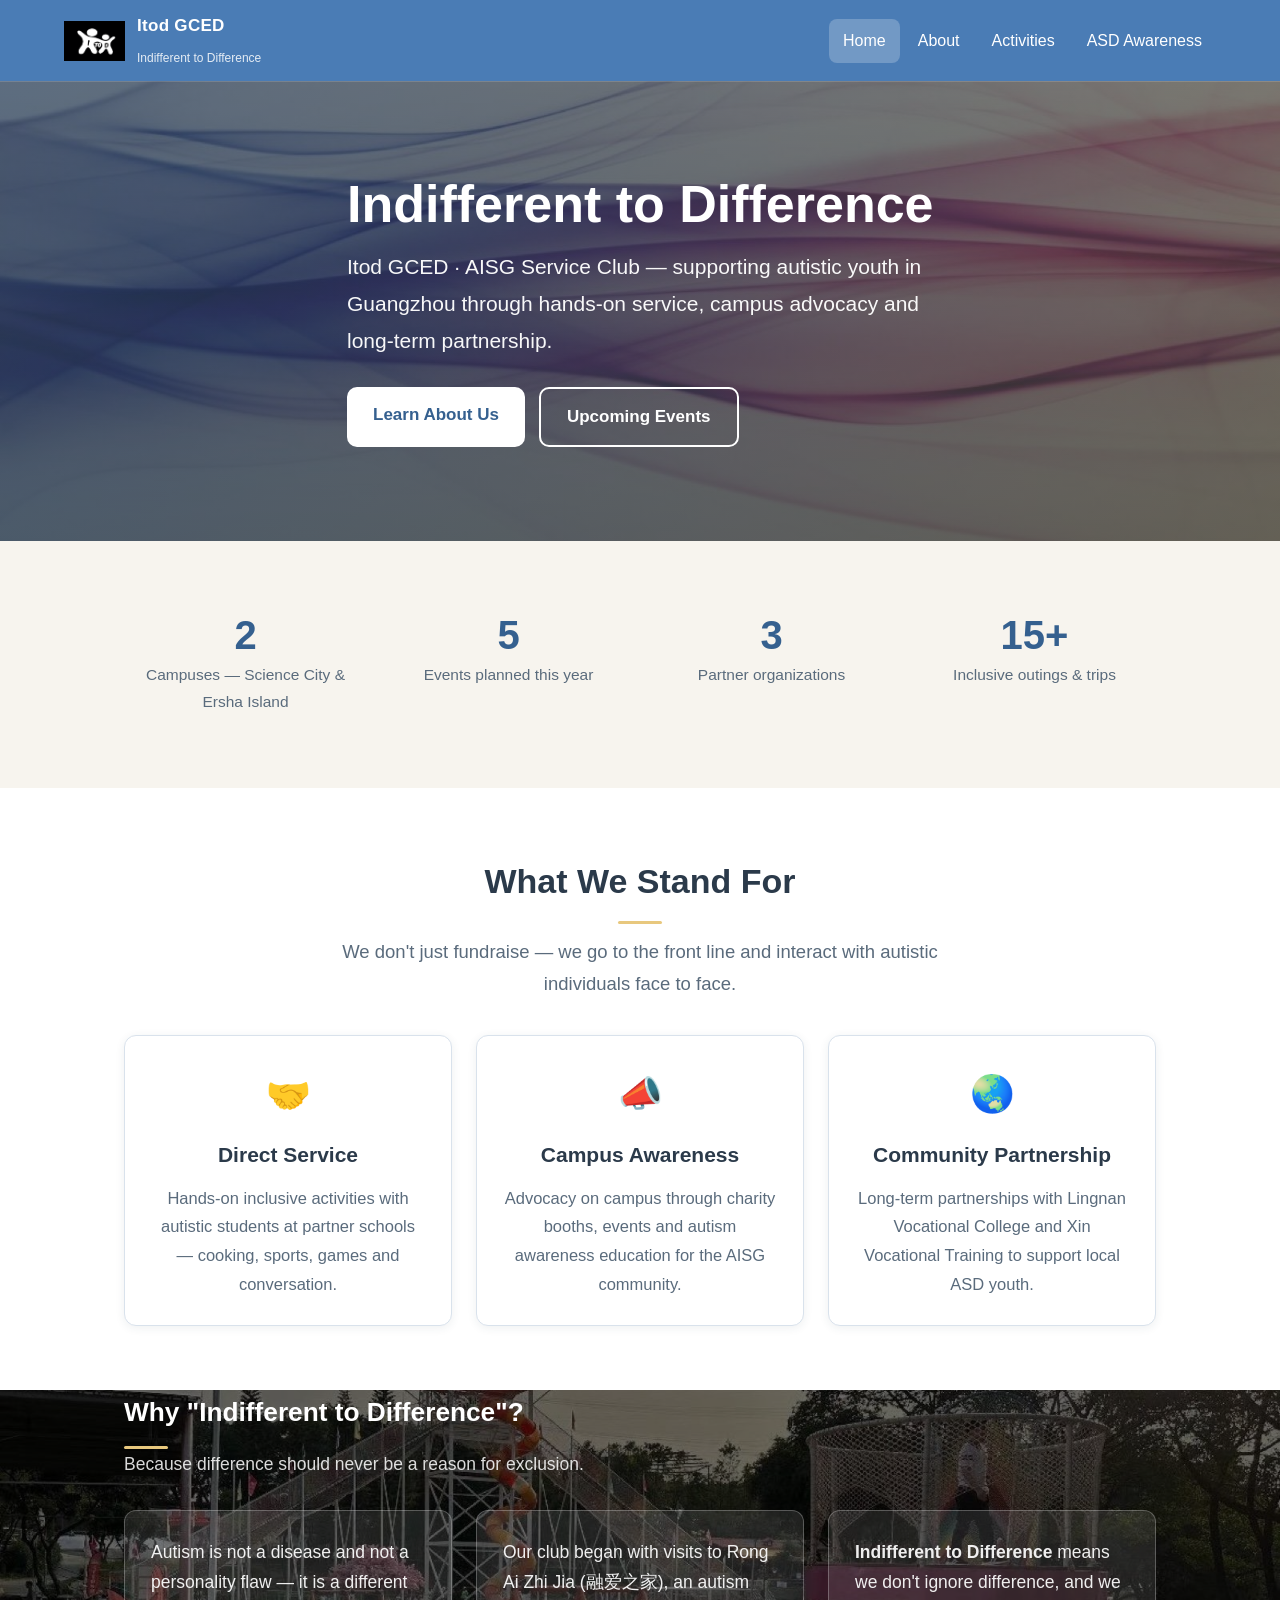
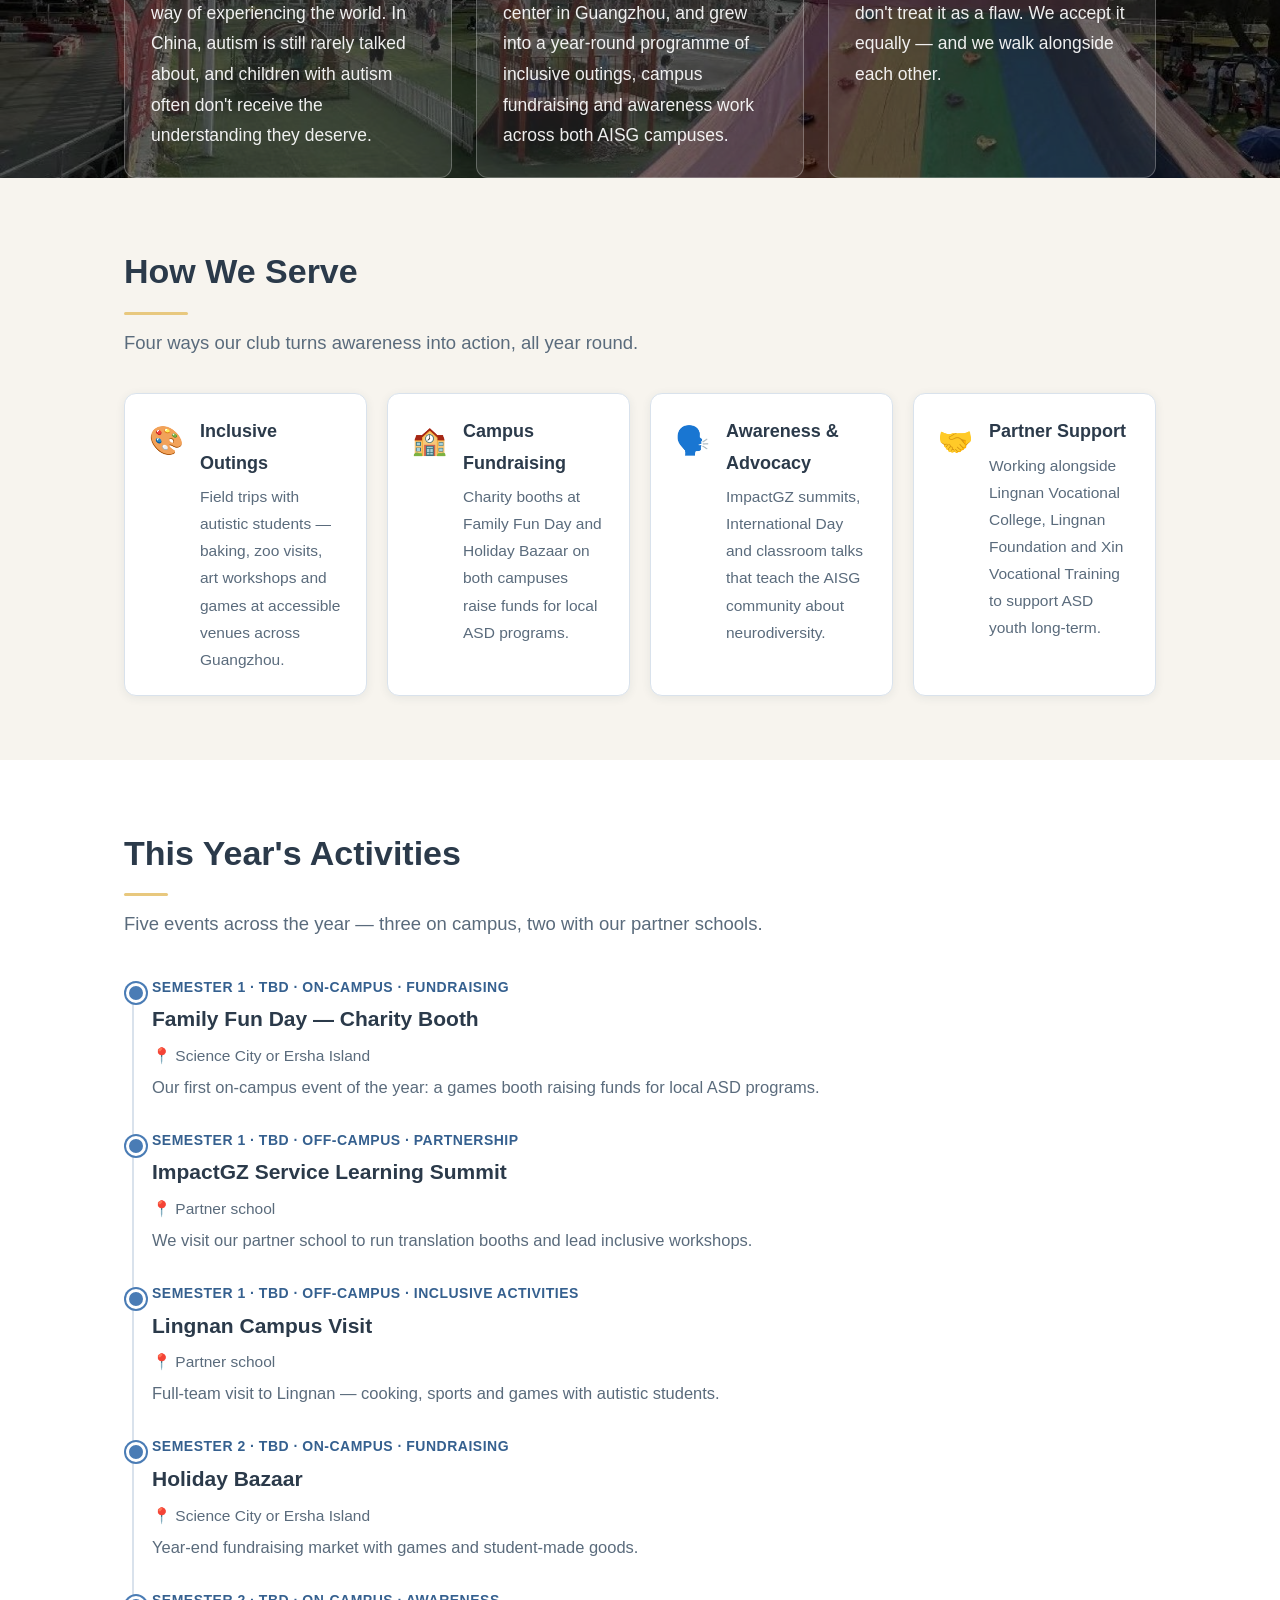
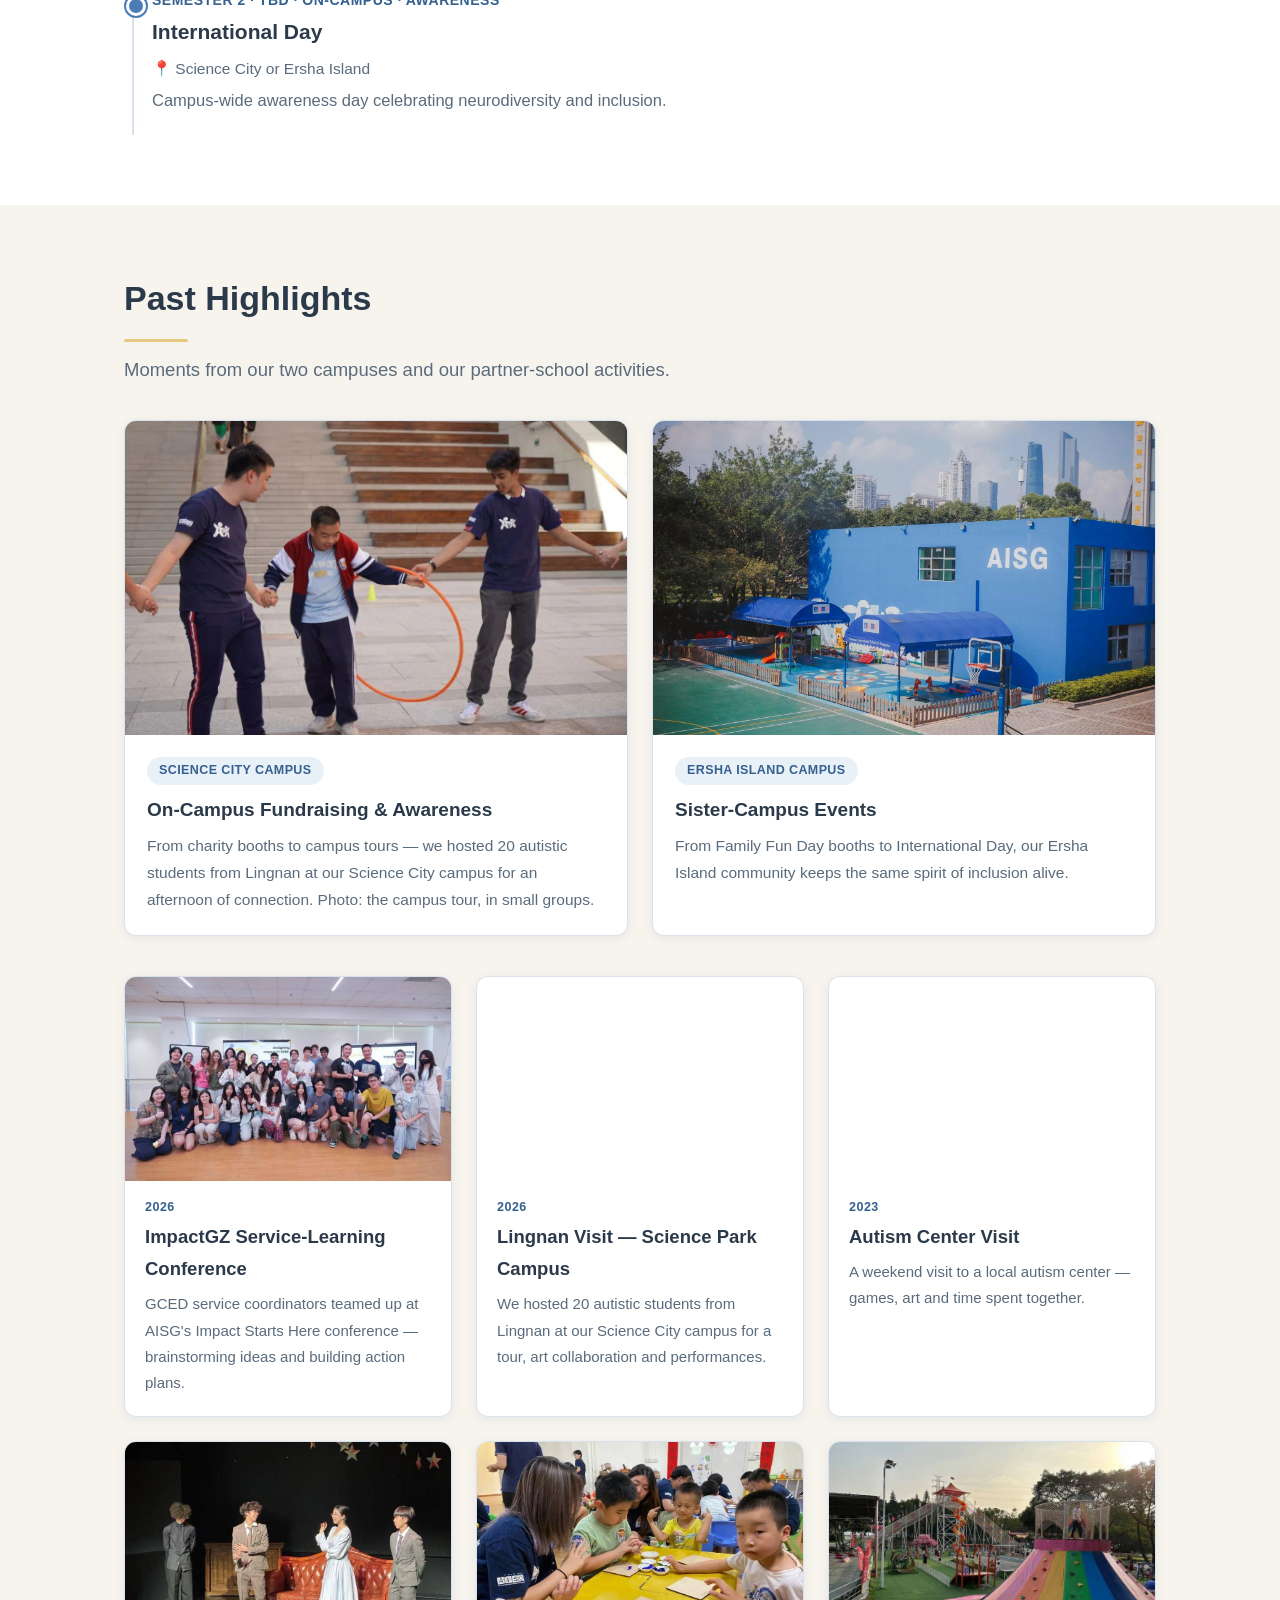
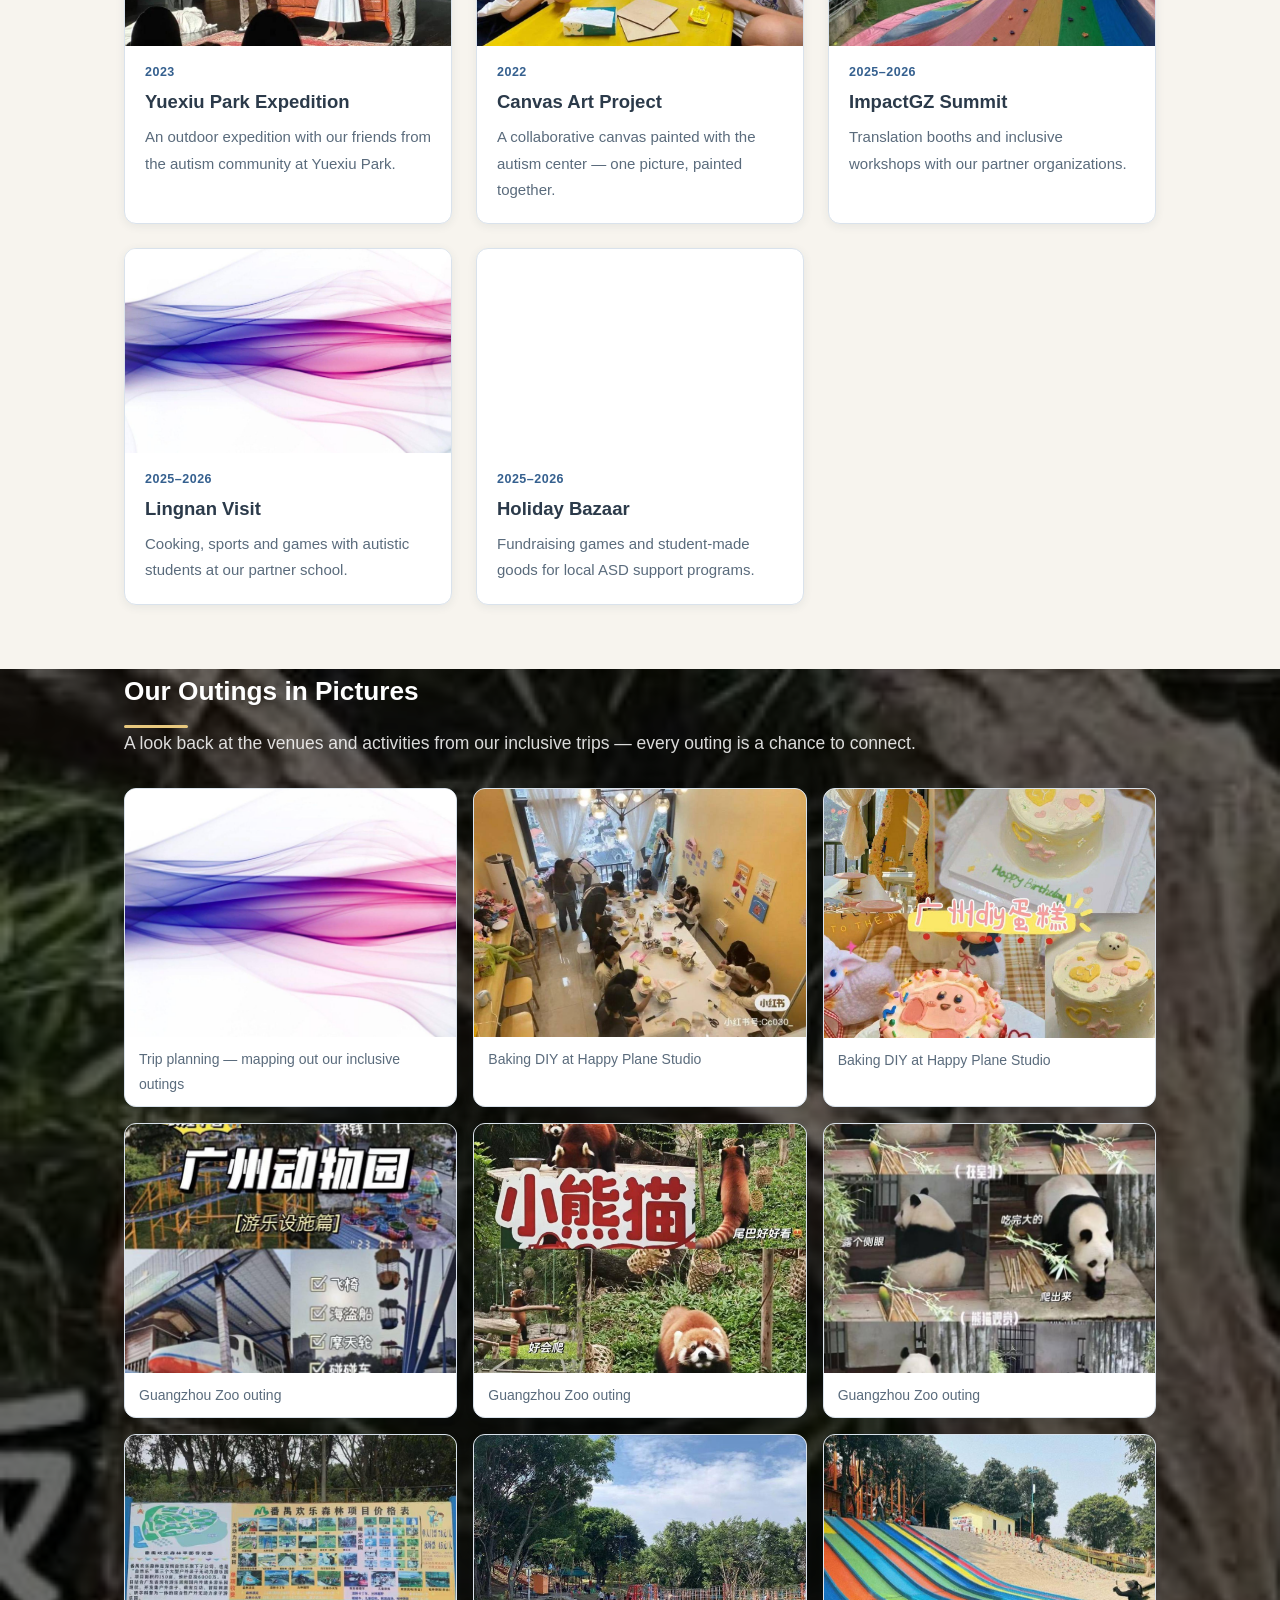
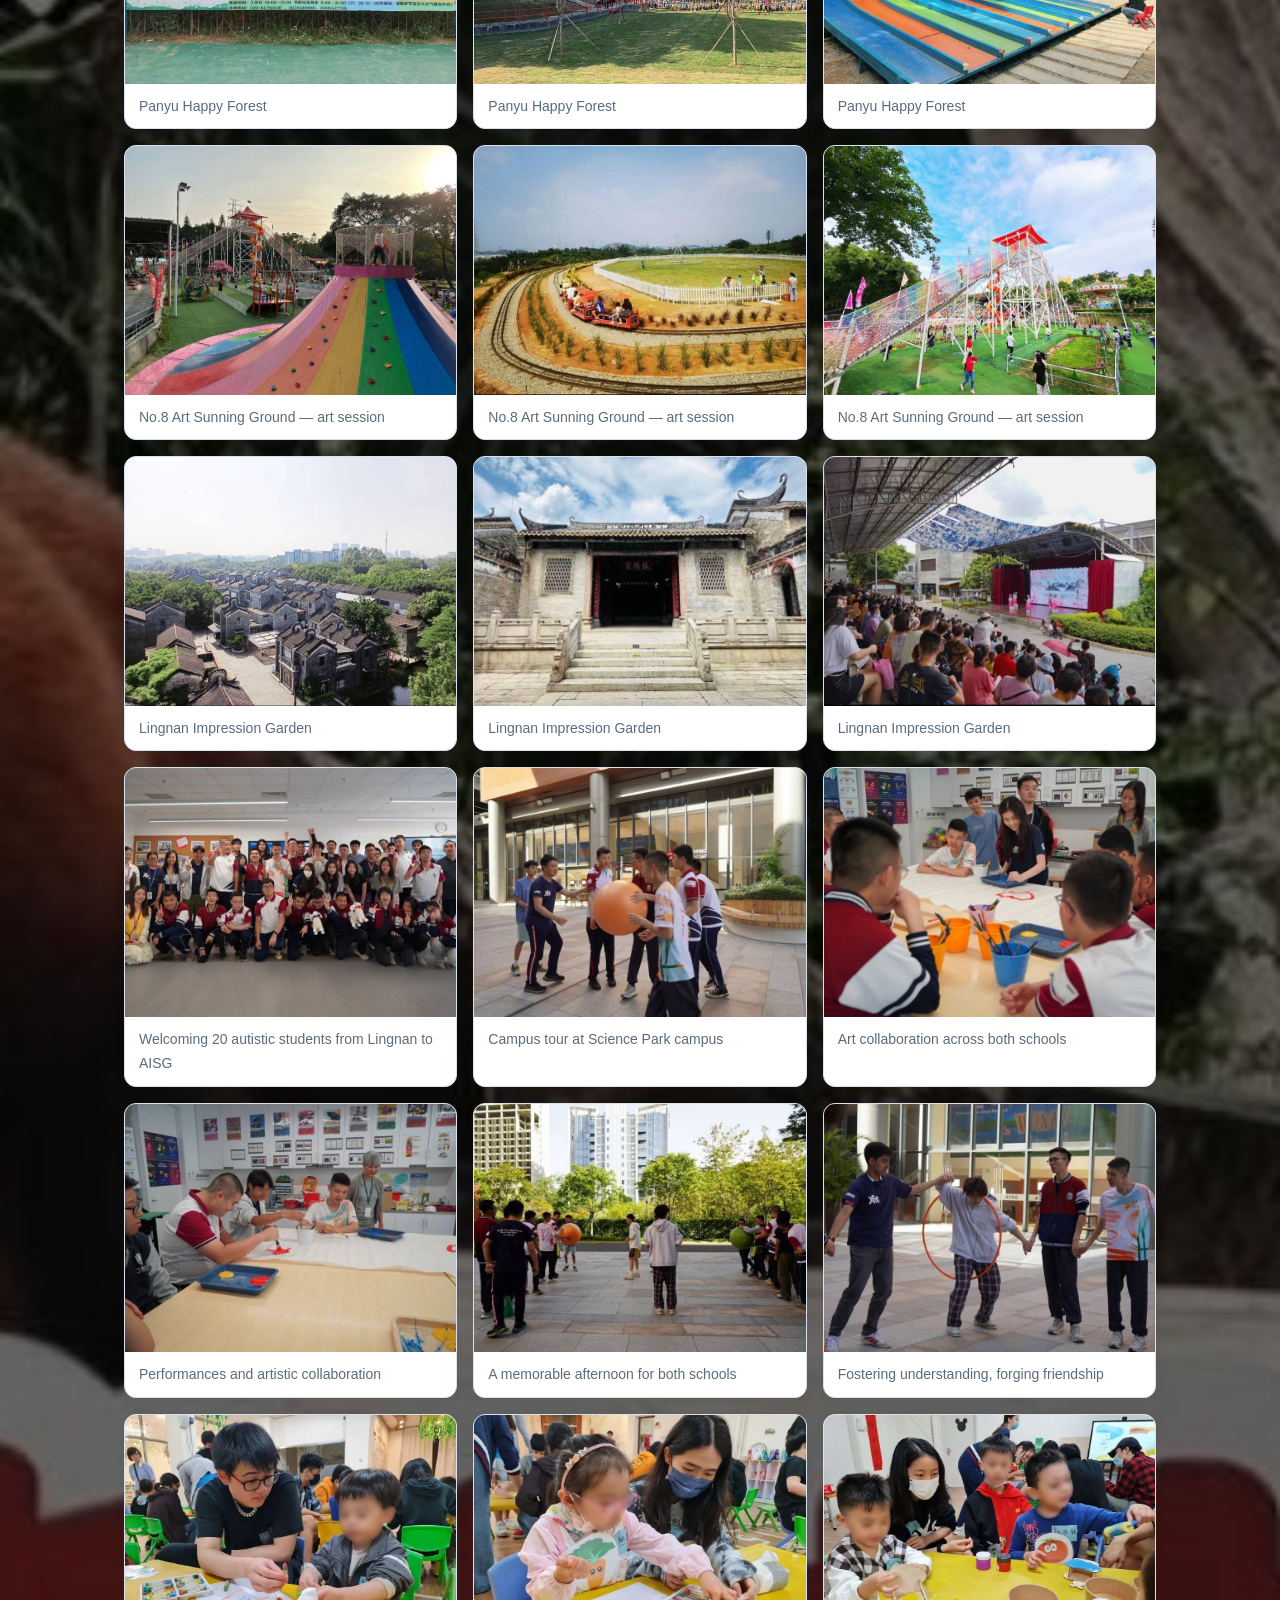
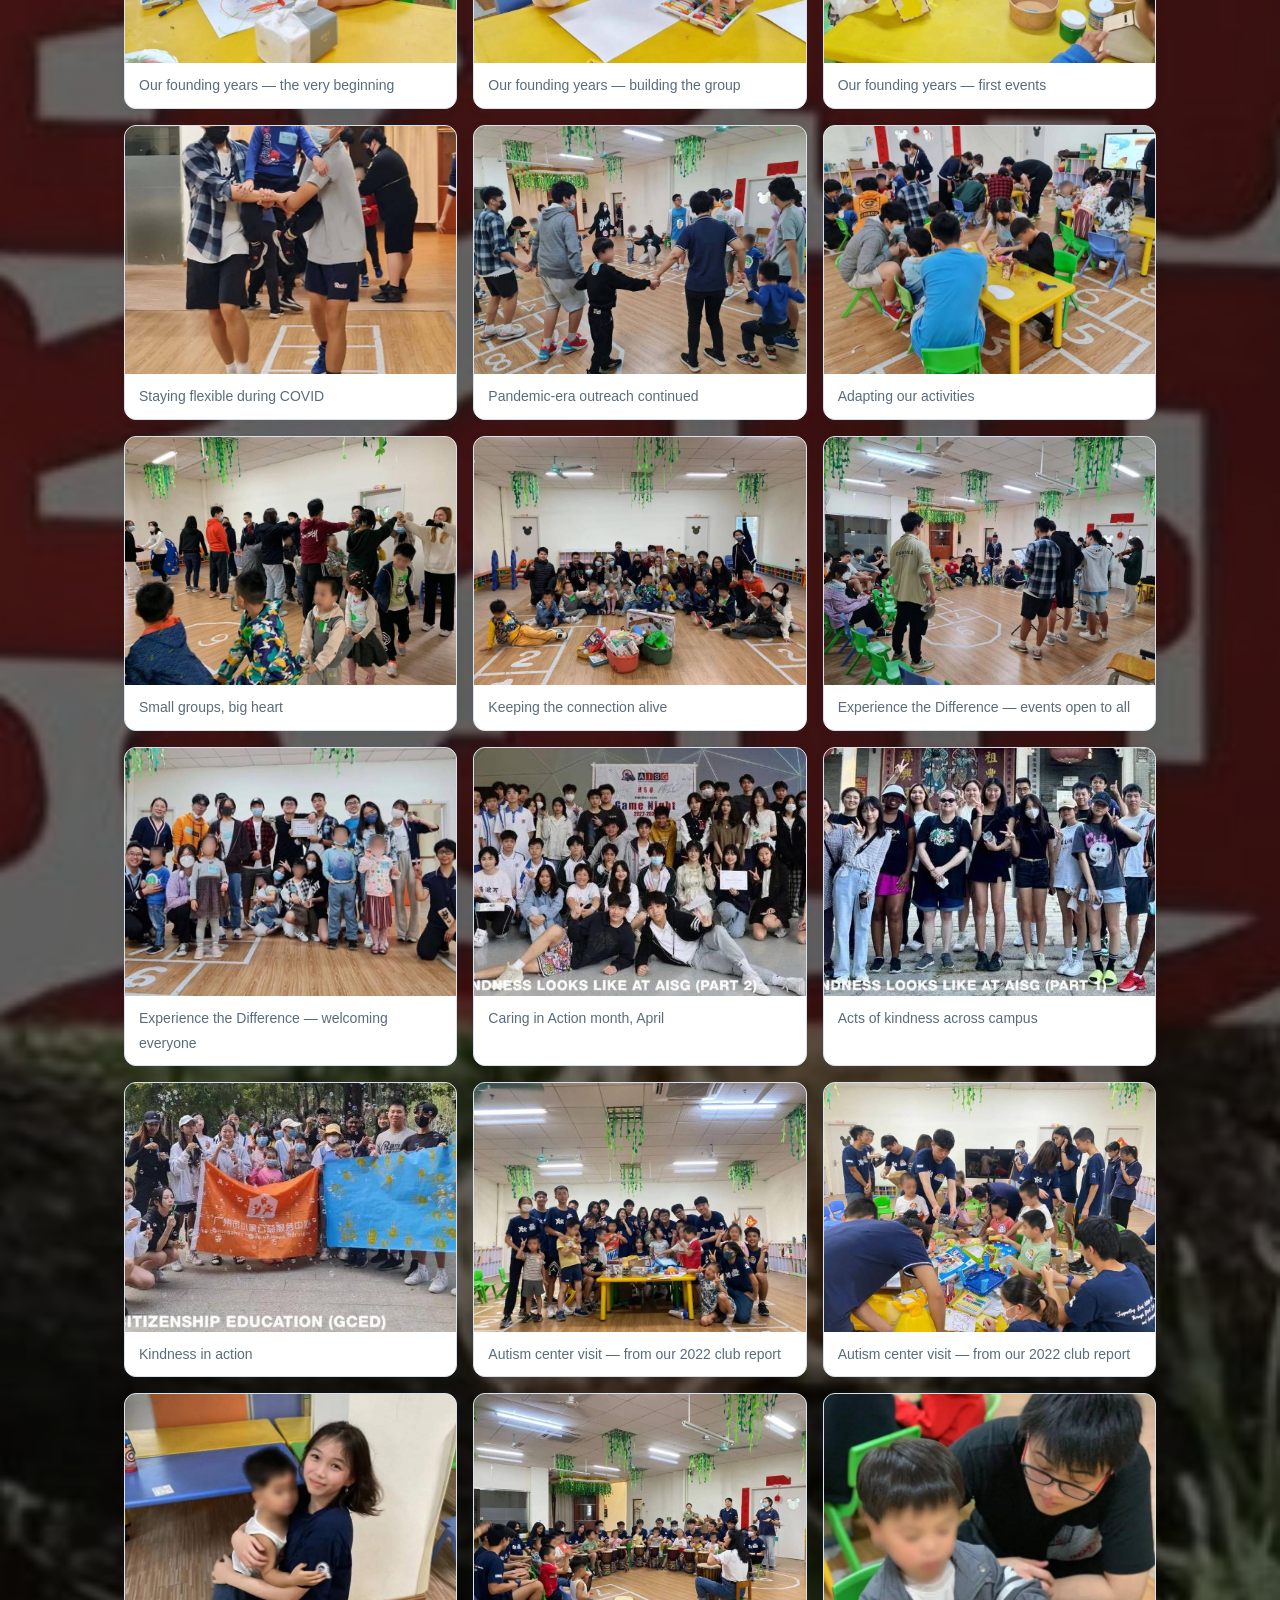
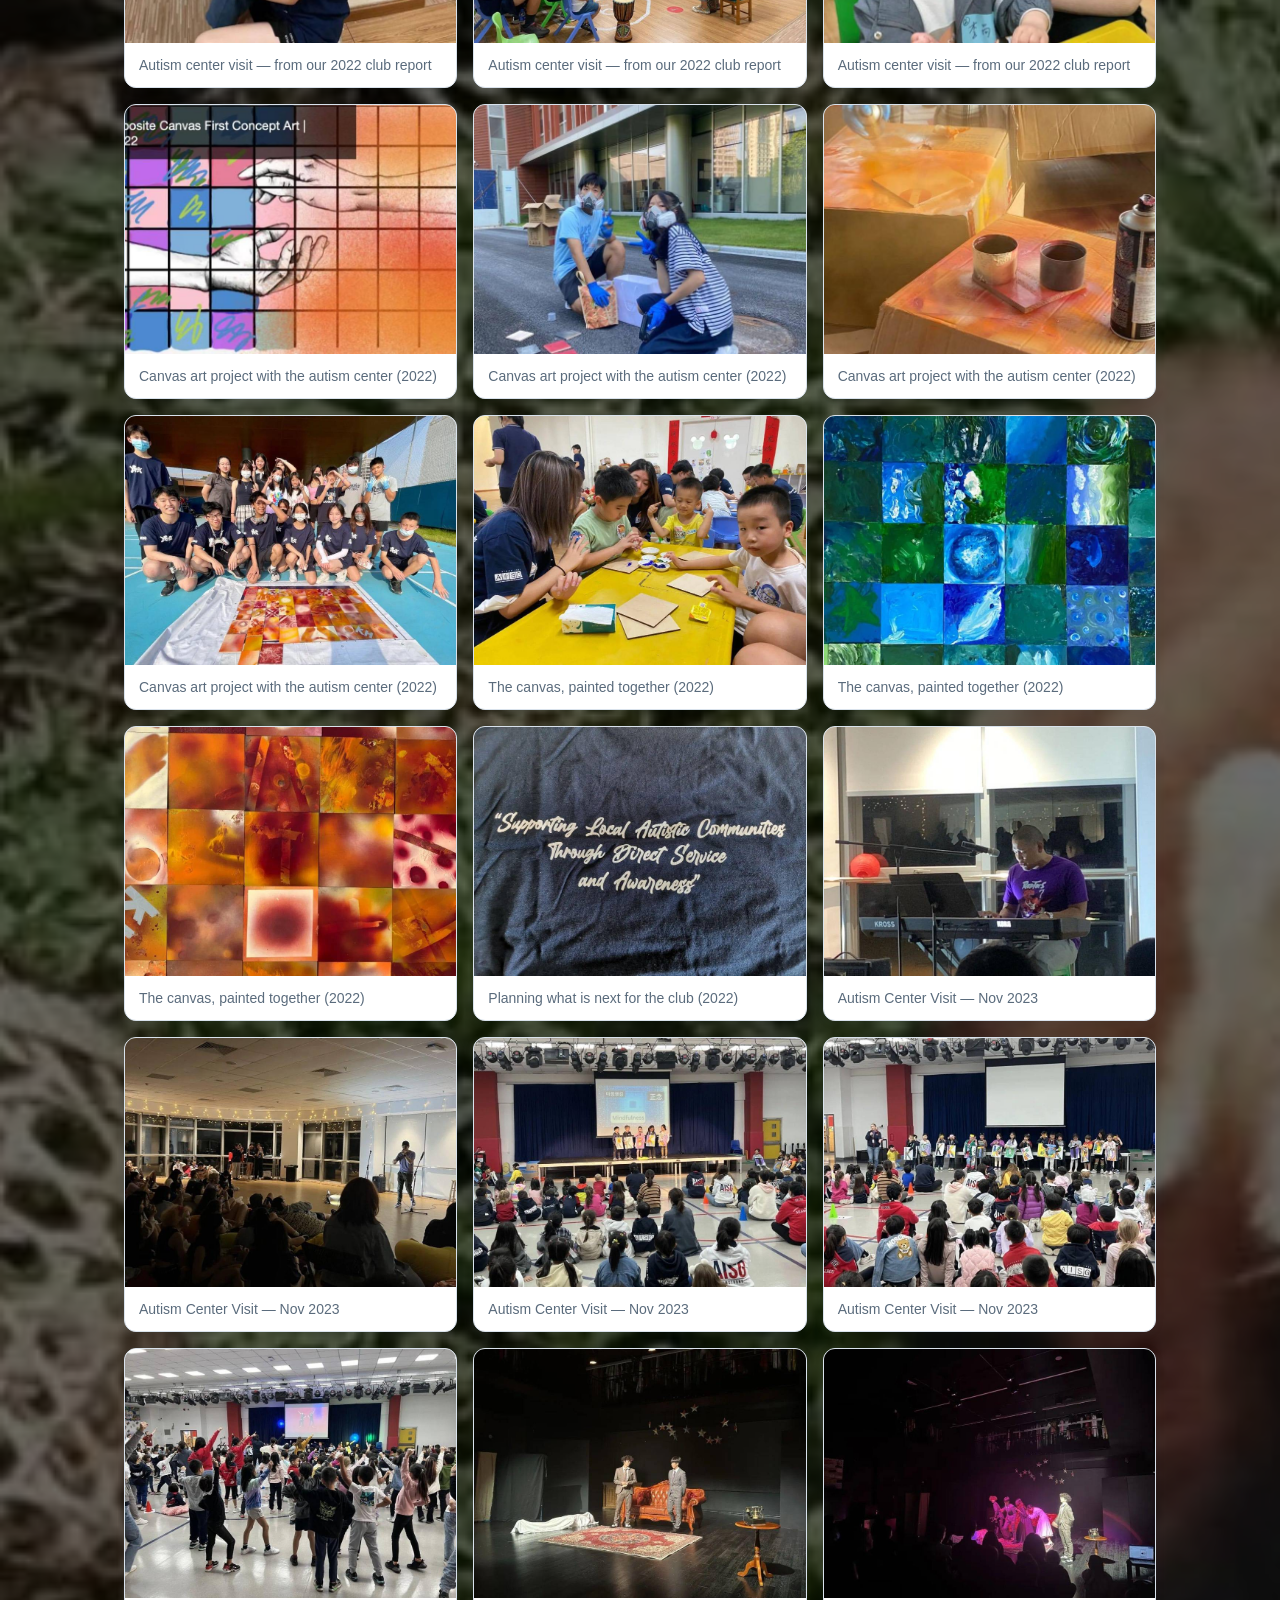
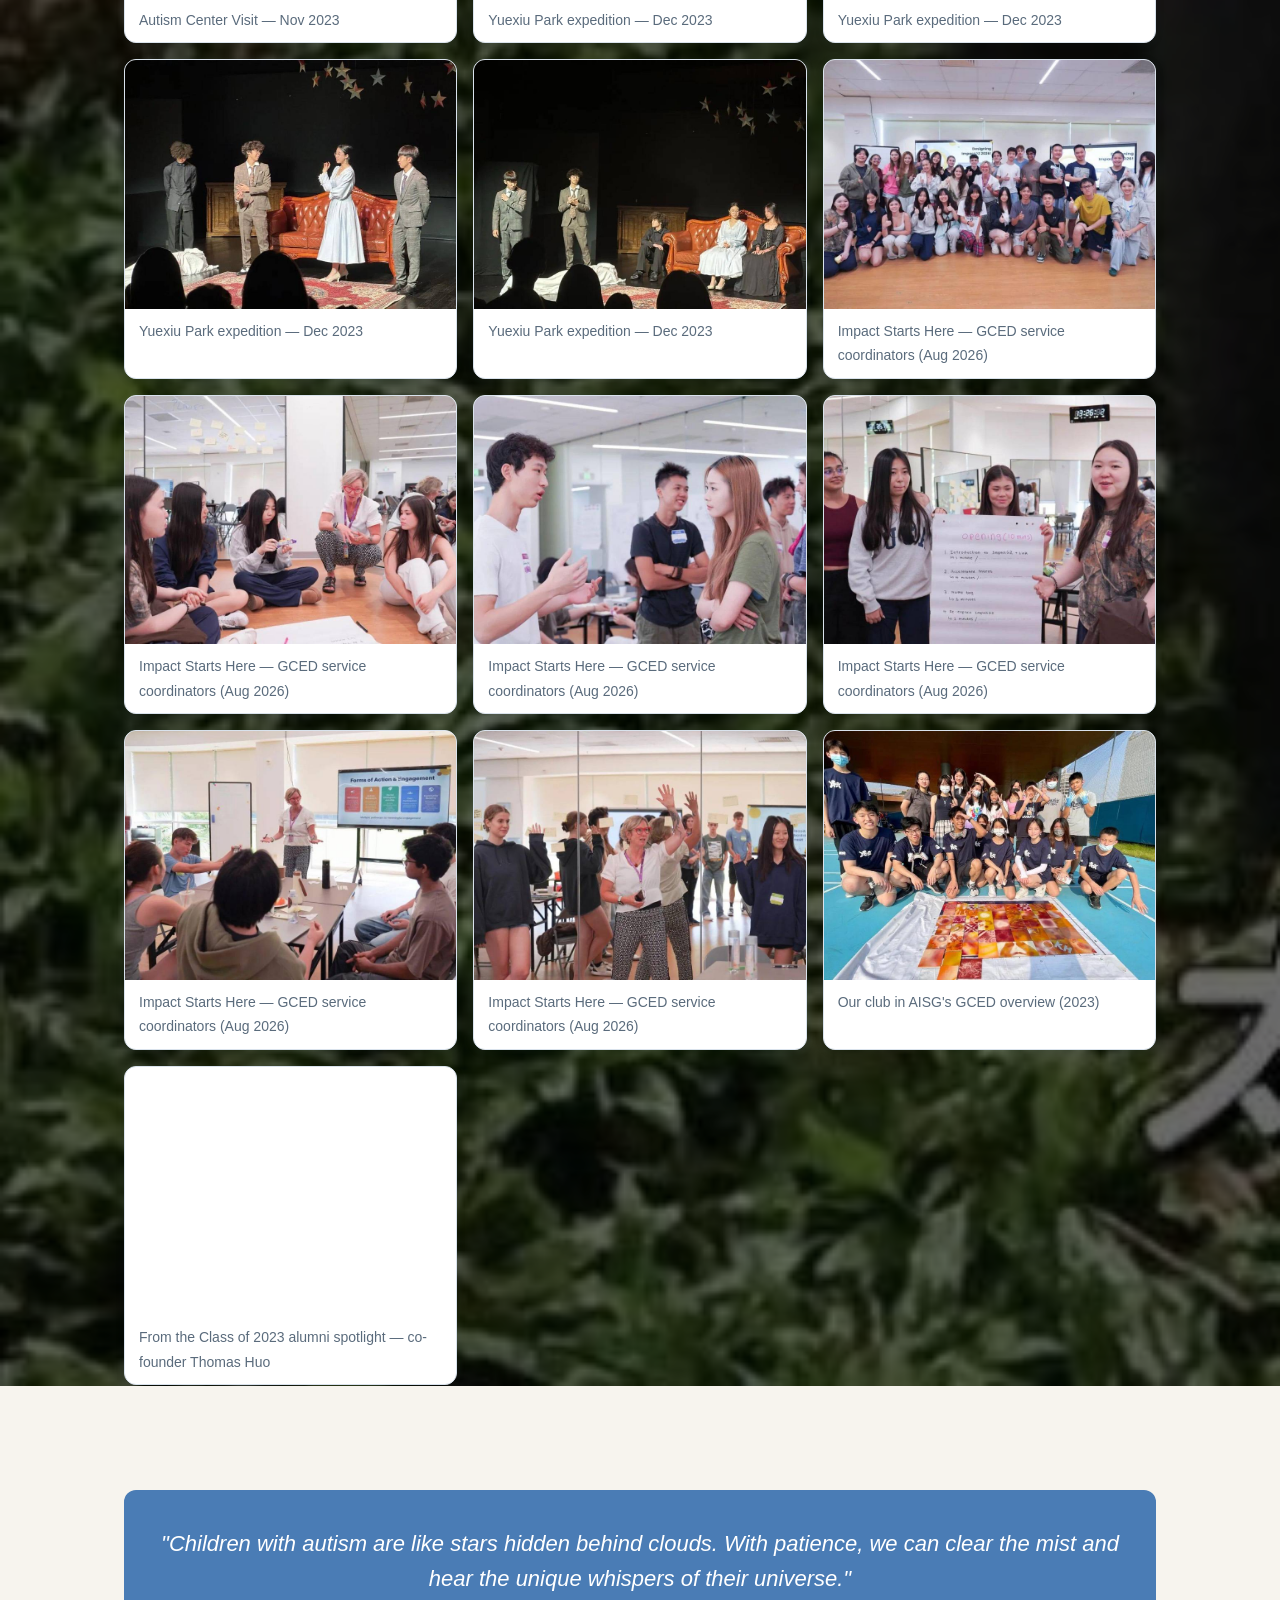
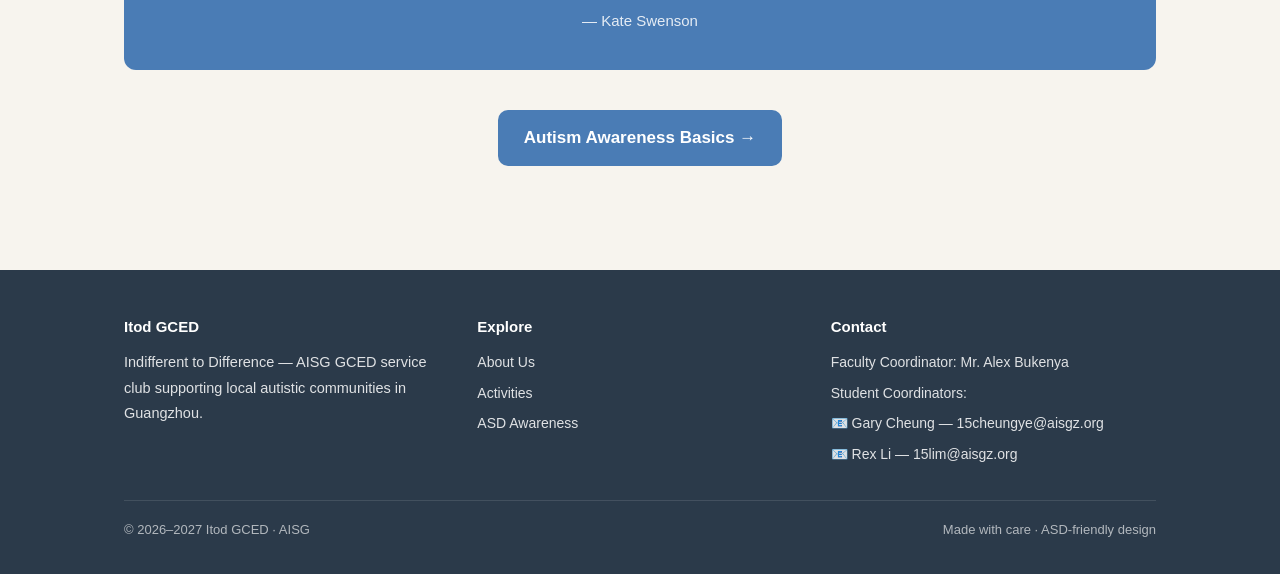
==== index.html @ ce3a78ee "v1.6: premium effects + perf — scroll reveal, count-up stats, frosted header, card lift, hero aurora" ====
<!DOCTYPE html>
<html lang="en">
<head>
  <meta charset="UTF-8">
  <meta name="viewport" content="width=device-width, initial-scale=1.0">
  <title>Itod GCED | Indifferent to Difference — AISG</title>
  <meta name="description" content="Itod GCED is an AISG service club supporting local autistic communities in Guangzhou through hands-on service and campus awareness.">
  <link rel="icon" type="image/png" href="img/logo_blue.png">
  <link rel="stylesheet" href="css/style.css">
</head>
<body>

  <header class="site-header">
    <div class="header-inner">
      <a class="brand" href="index.html">
        <img class="brand-logo" src="img/logo_white.png" alt="Itod GCED logo">
        <span>
          <span class="brand-name">Itod GCED</span><br>
          <span class="brand-sub">Indifferent to Difference</span>
        </span>
      </a>
      <button class="nav-toggle" aria-label="Toggle menu" aria-expanded="false">☰</button>
      <nav class="main-nav" aria-label="Main navigation">
        <ul>
          <li><a href="index.html">Home</a></li>
          <li><a href="about.html">About</a></li>
          <li><a href="activities.html">Activities</a></li>
          <li><a href="awareness.html">ASD Awareness</a></li>
        </ul>
      </nav>
    </div>
  </header>

  <main>
    <section class="hero">
      <div class="hero-bg" style="background-image:url('img/image1.jpg');"></div>
      <div class="hero-aurora" aria-hidden="true"></div>
      <div class="container">
        <div class="hero-content reveal">
          <h1>Indifferent to Difference</h1>
          <p class="lead">Itod GCED · AISG Service Club — supporting autistic youth in Guangzhou through hands-on service, campus advocacy and long-term partnership.</p>
          <div class="hero-actions">
            <a class="btn btn-light" href="about.html">Learn About Us</a>
            <a class="btn btn-outline" href="activities.html">Upcoming Events</a>
          </div>
        </div>
      </div>
    </section>

    <section class="section">
      <div class="container">
        <div class="stats-grid stagger reveal">
          <div class="stat"><div class="stat-num" data-count="2">2</div><div class="stat-label">Campuses — Science City &amp; Ersha Island</div></div>
          <div class="stat"><div class="stat-num" data-count="5">5</div><div class="stat-label">Events planned this year</div></div>
          <div class="stat"><div class="stat-num" data-count="3">3</div><div class="stat-label">Partner organizations</div></div>
          <div class="stat"><div class="stat-num" data-count="15" data-suffix="+">15+</div><div class="stat-label">Inclusive outings &amp; trips</div></div>
        </div>
      </div>
    </section>

    <section class="section section-alt">
      <div class="container">
        <div class="section-head text-center">
          <h2>What We Stand For</h2>
          <p class="section-intro" style="margin-left:auto;margin-right:auto;">We don't just fundraise — we go to the front line and interact with autistic individuals face to face.</p>
        </div>
        <div class="card-grid">
          <div class="card pillar">
            <div class="card-icon">🤝</div>
            <h3>Direct Service</h3>
            <p>Hands-on inclusive activities with autistic students at partner schools — cooking, sports, games and conversation.</p>
          </div>
          <div class="card pillar">
            <div class="card-icon">📣</div>
            <h3>Campus Awareness</h3>
            <p>Advocacy on campus through charity booths, events and autism awareness education for the AISG community.</p>
          </div>
          <div class="card pillar">
            <div class="card-icon">🌏</div>
            <h3>Community Partnership</h3>
            <p>Long-term partnerships with Lingnan Vocational College and Xin Vocational Training to support local ASD youth.</p>
          </div>
        </div>
      </div>
    </section>

    <section class="photo-section">
      <div class="photo-bg" style="background-image:url('img/image10.jpg');"></div>
      <div class="container">
        <div class="section-head">
          <h2>Why "Indifferent to Difference"?</h2>
          <p class="section-intro">Because difference should never be a reason for exclusion.</p>
        </div>
        <div class="card-grid" style="grid-template-columns:repeat(auto-fit,minmax(300px,1fr));">
          <div style="background:rgba(255,255,255,0.10);border:1px solid rgba(255,255,255,0.25);border-radius:12px;padding:26px;">
            <p>Autism is not a disease and not a personality flaw — it is a different way of experiencing the world. In China, autism is still rarely talked about, and children with autism often don't receive the understanding they deserve.</p>
          </div>
          <div style="background:rgba(255,255,255,0.10);border:1px solid rgba(255,255,255,0.25);border-radius:12px;padding:26px;">
            <p>Our club began with visits to Rong Ai Zhi Jia (融爱之家), an autism center in Guangzhou, and grew into a year-round programme of inclusive outings, campus fundraising and awareness work across both AISG campuses.</p>
          </div>
          <div style="background:rgba(255,255,255,0.10);border:1px solid rgba(255,255,255,0.25);border-radius:12px;padding:26px;">
            <p><strong>Indifferent to Difference</strong> means we don't ignore difference, and we don't treat it as a flaw. We accept it equally — and we walk alongside each other.</p>
          </div>
        </div>
      </div>
    </section>

    <section class="section">
      <div class="container">
        <div class="section-head reveal">
          <h2>How We Serve</h2>
          <p class="section-intro">Four ways our club turns awareness into action, all year round.</p>
        </div>
        <div class="how-grid stagger reveal">
          <div class="how-item">
            <div class="how-icon">🎨</div>
            <div>
              <h3>Inclusive Outings</h3>
              <p>Field trips with autistic students — baking, zoo visits, art workshops and games at accessible venues across Guangzhou.</p>
            </div>
          </div>
          <div class="how-item">
            <div class="how-icon">🏫</div>
            <div>
              <h3>Campus Fundraising</h3>
              <p>Charity booths at Family Fun Day and Holiday Bazaar on both campuses raise funds for local ASD programs.</p>
            </div>
          </div>
          <div class="how-item">
            <div class="how-icon">🗣️</div>
            <div>
              <h3>Awareness &amp; Advocacy</h3>
              <p>ImpactGZ summits, International Day and classroom talks that teach the AISG community about neurodiversity.</p>
            </div>
          </div>
          <div class="how-item">
            <div class="how-icon">🤝</div>
            <div>
              <h3>Partner Support</h3>
              <p>Working alongside Lingnan Vocational College, Lingnan Foundation and Xin Vocational Training to support ASD youth long-term.</p>
            </div>
          </div>
        </div>
      </div>
    </section>

    <section class="section section-alt">
      <div class="container">
        <div class="section-head">
          <h2>This Year's Activities</h2>
          <p class="section-intro">Five events across the year — three on campus, two with our partner schools.</p>
        </div>
        <ol class="timeline" id="event-timeline">
          <!-- rendered from data/events.json -->
        </ol>
      </div>
    </section>

    <section class="section">
      <div class="container">
        <div class="section-head reveal">
          <h2>Past Highlights</h2>
          <p class="section-intro">Moments from our two campuses and our partner-school activities.</p>
        </div>
        <div class="campus-grid stagger reveal">
          <div class="campus-card">
            <img class="campus-photo" src="img/wx_03.jpg" alt="Science City campus — Lingnan friends on a campus tour" loading="lazy" decoding="async">
            <div class="campus-body">
              <span class="campus-tag">Science City Campus</span>
              <div class="campus-name">On-Campus Fundraising &amp; Awareness</div>
              <p class="campus-desc">From charity booths to campus tours — we hosted 20 autistic students from Lingnan at our Science City campus for an afternoon of connection. Photo: the campus tour, in small groups.</p>
            </div>
          </div>
          <div class="campus-card">
            <img class="campus-photo" src="img/ersha/o09_46101bf3.jpg" alt="Ersha Island campus — AISG entrance" loading="lazy" decoding="async">
            <div class="campus-body">
              <span class="campus-tag">Ersha Island Campus</span>
              <div class="campus-name">Sister-Campus Events</div>
              <p class="campus-desc">From Family Fun Day booths to International Day, our Ersha Island community keeps the same spirit of inclusion alive.</p>
            </div>
          </div>
        </div>

        <div class="mt-3">
          <div class="past-grid stagger reveal" id="past-events">
            <!-- rendered from data/events.json -->
          </div>
        </div>
      </div>
    </section>

    <section class="photo-section">
      <div class="photo-bg" style="background-image:url('img/image5.jpg');"></div>
      <div class="container">
        <div class="section-head reveal">
          <h2>Our Outings in Pictures</h2>
          <p class="section-intro">A look back at the venues and activities from our inclusive trips — every outing is a chance to connect.</p>
        </div>
        <div class="gallery reveal" id="photo-gallery">
          <!-- rendered from js/main.js -->
        </div>
      </div>
    </section>

    <section class="section">
      <div class="container">
        <div class="quote-block">
          <p>"Children with autism are like stars hidden behind clouds. With patience, we can clear the mist and hear the unique whispers of their universe."</p>
          <cite>— Kate Swenson</cite>
        </div>
        <div class="text-center">
          <a class="btn btn-blue" href="awareness.html">Autism Awareness Basics →</a>
        </div>
      </div>
    </section>
  </main>

  <footer class="site-footer">
    <div class="container">
      <div class="footer-grid">
        <div>
          <h4>Itod GCED</h4>
          <p style="font-size:14.5px;">Indifferent to Difference — AISG GCED service club supporting local autistic communities in Guangzhou.</p>
        </div>
        <div>
          <h4>Explore</h4>
          <ul>
            <li><a href="about.html">About Us</a></li>
            <li><a href="activities.html">Activities</a></li>
            <li><a href="awareness.html">ASD Awareness</a></li>
          </ul>
        </div>
        <div>
          <h4>Contact</h4>
          <ul class="contact-list">
            <li>Faculty Coordinator: Mr. Alex Bukenya</li>
            <li>Student Coordinators:</li>
            <li>📧 <a href="mailto:15cheungye@aisgz.org">Gary Cheung — 15cheungye@aisgz.org</a></li>
            <li>📧 <a href="mailto:15lim@aisgz.org">Rex Li — 15lim@aisgz.org</a></li>
          </ul>
        </div>
      </div>
      <div class="footer-bottom">
        <span>© 2026–2027 Itod GCED · AISG</span>
        <span>Made with care · ASD-friendly design</span>
      </div>
    </div>
  </footer>

  <script src="js/main.js"></script>
  <script>
    fetch('data/events.json')
      .then(function (r) { return r.json(); })
      .then(function (data) {
        var list = document.getElementById('event-timeline');
        if (list) {
          data.events.forEach(function (ev) {
            var li = document.createElement('li');
            li.innerHTML =
              '<div class="event-date">' + ev.date + ' · ' + ev.type + '</div>' +
              '<div class="event-name">' + ev.name + '</div>' +
              '<div class="event-meta">📍 ' + ev.campus + '</div>' +
              '<div class="event-desc">' + ev.desc + '</div>';
            list.appendChild(li);
          });
        }
        var past = document.getElementById('past-events');
        if (past) {
          data.pastEvents.forEach(function (ev) {
            var card = document.createElement('div');
            card.className = 'past-card';
            card.innerHTML =
              '<img src="' + ev.photo + '" alt="' + ev.name + '" loading="lazy" decoding="async">' +
              '<div class="past-body">' +
                '<div class="past-year">' + ev.year + '</div>' +
                '<div class="past-name">' + ev.name + '</div>' +
                '<div class="past-desc">' + ev.desc + '</div>' +
              '</div>';
            past.appendChild(card);
          });
        }
      })
      .catch(function () {
        var list = document.getElementById('event-timeline');
        if (!list) return;
        var fallback = [
          ['Family Fun Day — Charity Booth', 'Our first on-campus fundraising event of the year.'],
          ['ImpactGZ Service Learning Summit', 'Visit partner school for booths and workshops.'],
          ['Lingnan Campus Visit', 'Inclusive activities with autistic students.'],
          ['Holiday Bazaar', 'Year-end fundraising market.'],
          ['International Day', 'Campus awareness day for neurodiversity.']
        ];
        fallback.forEach(function (ev) {
          var li = document.createElement('li');
          li.innerHTML = '<div class="event-name">' + ev[0] + '</div><div class="event-desc">' + ev[1] + '</div>';
          list.appendChild(li);
        });
      });
  </script>
</body>
</html>
---- css/style.css ----
/* ============================================
   Itod GCED — Indifferent to Difference
   ASD-friendly design system
   - Low-saturation warm blue + off-white
   - No flashing animations, no autoplay
   - Sans-serif, generous line-height, ≥14px text
   - WCAG AA contrast
   ============================================ */

:root {
  --blue: #4A7CB5;          /* primary warm blue */
  --blue-dark: #35608F;     /* hover / dark accents */
  --blue-soft: #E8F0F8;     /* soft blue tint */
  --cream: #F7F4EE;         /* off-white background */
  --ink: #2B3A4A;           /* main text */
  --ink-soft: #5A6B7C;      /* secondary text */
  --white: #FFFFFF;
  --gold: #E8C87E;          /* accent (sparingly) */
  --line: #D9E2EC;          /* borders */
  --radius: 12px;
  --shadow: 0 2px 10px rgba(43, 58, 74, 0.08);
  --font: "Inter", -apple-system, BlinkMacSystemFont, "Segoe UI",
          "Helvetica Neue", "PingFang SC", "Microsoft YaHei", sans-serif;
}

* { margin: 0; padding: 0; box-sizing: border-box; }

html { scroll-behavior: smooth; }

body {
  font-family: var(--font);
  font-size: 17.5px;
  line-height: 1.75;
  color: var(--ink);
  background: var(--cream);
  -webkit-font-smoothing: antialiased;
}

img { max-width: 100%; height: auto; display: block; }

a { color: var(--blue-dark); text-decoration: none; }
a:hover { text-decoration: underline; }

/* ---------- Layout ---------- */
.container { max-width: 1080px; margin: 0 auto; padding: 0 24px; }

/* ---------- Header ---------- */
.site-header {
  background: var(--blue);
  color: var(--white);
  position: sticky;
  top: 0;
  z-index: 100;
  box-shadow: 0 1px 0 rgba(255,255,255,0.15);
}

.header-inner {
  display: flex;
  align-items: center;
  justify-content: space-between;
  padding: 10px 24px;
  max-width: 1200px;
  margin: 0 auto;
  gap: 16px;
}

.brand {
  display: flex;
  align-items: center;
  gap: 12px;
  color: var(--white);
  text-decoration: none;
  min-width: 0;
}
.brand:hover { text-decoration: none; }

.brand-logo { height: 40px; width: auto; }
.brand-name { font-weight: 700; font-size: 17px; letter-spacing: 0.3px; line-height: 1.2; }
.brand-sub { font-size: 12px; opacity: 0.85; font-weight: 400; }

.main-nav ul {
  display: flex;
  list-style: none;
  gap: 4px;
}
.main-nav a {
  display: block;
  padding: 8px 14px;
  color: var(--white);
  border-radius: 8px;
  font-size: 16px;
  font-weight: 500;
  text-decoration: none;
  transition: background 0.2s;
}
.main-nav a:hover { background: rgba(255,255,255,0.15); text-decoration: none; }
.main-nav a.active { background: rgba(255,255,255,0.22); }

/* Mobile nav */
.nav-toggle {
  display: none;
  background: none;
  border: 2px solid rgba(255,255,255,0.6);
  color: var(--white);
  font-size: 20px;
  padding: 4px 12px;
  border-radius: 8px;
  cursor: pointer;
}

@media (max-width: 820px) {
  .nav-toggle { display: block; }
  .main-nav {
    display: none;
    position: absolute;
    top: 100%;
    left: 0;
    right: 0;
    background: var(--blue);
    padding: 8px 16px 16px;
    box-shadow: 0 8px 16px rgba(0,0,0,0.15);
  }
  .main-nav.open { display: block; }
  .main-nav ul { flex-direction: column; gap: 2px; }
  .main-nav a { padding: 12px 14px; font-size: 16px; }
}

/* ---------- Hero ---------- */
.hero {
  position: relative;
  color: var(--white);
  overflow: hidden;
  min-height: 460px;
  display: flex;
  align-items: center;
}
.hero-bg {
  position: absolute;
  inset: 0;
  background-size: cover;
  background-position: center;
  filter: brightness(0.5) saturate(0.9);
}
.hero-bg::after {
  content: "";
  position: absolute;
  inset: 0;
  background: linear-gradient(180deg, rgba(43,58,74,0.25) 0%, rgba(43,58,74,0.55) 100%);
}
.hero-content {
  position: relative;
  z-index: 2;
  padding: 80px 0;
  max-width: 720px;
}
.hero h1 {
  font-size: 52px;
  line-height: 1.12;
  margin-bottom: 16px;
  font-weight: 800;
}
.hero p.lead {
  font-size: 21px;
  opacity: 0.96;
  margin-bottom: 28px;
  max-width: 580px;
}
.hero-actions { display: flex; gap: 14px; flex-wrap: wrap; }

.btn {
  display: inline-block;
  padding: 13px 26px;
  border-radius: 10px;
  font-size: 17px;
  font-weight: 600;
  border: none;
  cursor: pointer;
  text-decoration: none;
  transition: background 0.2s;
}
.btn:hover { text-decoration: none; }
.btn-light { background: var(--white); color: var(--blue-dark); }
.btn-light:hover { background: var(--blue-soft); }
.btn-outline { background: transparent; color: var(--white); border: 2px solid var(--white); }
.btn-outline:hover { background: rgba(255,255,255,0.15); }
.btn-blue { background: var(--blue); color: var(--white); }
.btn-blue:hover { background: var(--blue-dark); }

@media (max-width: 700px) {
  .hero h1 { font-size: 36px; }
  .hero-content { padding: 56px 0; }
  .hero { min-height: 400px; }
}

/* ---------- Sections ---------- */
.section { padding: 64px 0; }
.section-alt { background: var(--white); }
.section h2 {
  font-size: 34px;
  margin-bottom: 12px;
  font-weight: 700;
  color: var(--ink);
}
.section .section-intro {
  color: var(--ink-soft);
  max-width: 660px;
  margin-bottom: 34px;
  font-size: 18.5px;
}
.section-head { margin-bottom: 30px; }

/* ---------- Cards ---------- */
.card-grid {
  display: grid;
  grid-template-columns: repeat(auto-fit, minmax(260px, 1fr));
  gap: 24px;
}
.card {
  background: var(--white);
  border: 1px solid var(--line);
  border-radius: var(--radius);
  padding: 26px;
  box-shadow: var(--shadow);
}
.card h3 { font-size: 21px; margin-bottom: 10px; color: var(--ink); }
.card p { color: var(--ink-soft); font-size: 16.5px; }
.card-icon { font-size: 32px; margin-bottom: 12px; }

/* ---------- Timeline (events) ---------- */
.timeline { list-style: none; position: relative; padding-left: 28px; }
.timeline::before {
  content: "";
  position: absolute;
  left: 8px;
  top: 6px;
  bottom: 6px;
  width: 2px;
  background: var(--line);
}
.timeline li { position: relative; padding-bottom: 26px; }
.timeline li::before {
  content: "";
  position: absolute;
  left: -26px;
  top: 8px;
  width: 14px;
  height: 14px;
  border-radius: 50%;
  background: var(--blue);
  border: 3px solid var(--white);
  box-shadow: 0 0 0 2px var(--blue);
}
.timeline .event-date { font-size: 14px; font-weight: 700; color: var(--blue-dark); text-transform: uppercase; letter-spacing: 0.5px; }
.timeline .event-name { font-size: 21px; font-weight: 700; margin: 2px 0 4px; }
.timeline .event-meta { font-size: 15.5px; color: var(--ink-soft); margin-bottom: 4px; }
.timeline .event-desc { font-size: 16.5px; color: var(--ink-soft); }

/* ---------- Value pillars ---------- */
.pillar { text-align: center; }
.pillar .card-icon { font-size: 36px; }

/* ---------- Partners ---------- */
.partner-grid {
  display: grid;
  grid-template-columns: repeat(auto-fit, minmax(240px, 1fr));
  gap: 24px;
}
.partner {
  background: var(--white);
  border: 1px solid var(--line);
  border-radius: var(--radius);
  padding: 24px;
  text-align: center;
  box-shadow: var(--shadow);
}
.partner img {
  max-height: 64px;
  margin: 0 auto 14px;
  object-fit: contain;
}
.partner .partner-name { font-weight: 700; font-size: 16px; }
.partner .partner-desc { font-size: 14px; color: var(--ink-soft); margin-top: 6px; }

/* ---------- Team ---------- */
.team-grid {
  display: grid;
  grid-template-columns: repeat(auto-fit, minmax(200px, 1fr));
  gap: 24px;
}
.team-card {
  background: var(--white);
  border: 1px solid var(--line);
  border-radius: var(--radius);
  padding: 24px;
  text-align: center;
  box-shadow: var(--shadow);
}
.team-avatar {
  width: 96px;
  height: 96px;
  border-radius: 50%;
  margin: 0 auto 14px;
  object-fit: cover;
  background: var(--blue-soft);
  border: 3px solid var(--blue-soft);
}
.team-name { font-weight: 700; font-size: 17px; }
.team-role { font-size: 14px; color: var(--blue-dark); font-weight: 600; margin-top: 2px; }
.team-desc { font-size: 13px; color: var(--ink-soft); margin-top: 6px; }

/* ---------- Awareness ---------- */
.principle-list { list-style: none; display: grid; gap: 18px; }
.principle {
  display: flex;
  gap: 18px;
  background: var(--white);
  border: 1px solid var(--line);
  border-radius: var(--radius);
  padding: 22px 24px;
  box-shadow: var(--shadow);
}
.principle .p-icon { font-size: 30px; flex-shrink: 0; }
.principle h3 { font-size: 17px; margin-bottom: 4px; }
.principle p { font-size: 15px; color: var(--ink-soft); }

.myth-box {
  background: var(--blue-soft);
  border-left: 4px solid var(--blue);
  border-radius: 8px;
  padding: 18px 22px;
  margin-bottom: 16px;
}
.myth-box .myth { font-weight: 700; color: var(--blue-dark); }
.myth-box .fact { margin-top: 4px; }

.quote-block {
  background: var(--blue);
  color: var(--white);
  border-radius: var(--radius);
  padding: 36px;
  text-align: center;
  margin: 40px 0;
}
.quote-block p { font-size: 22px; font-style: italic; line-height: 1.6; }
.quote-block cite { display: block; margin-top: 12px; font-style: normal; opacity: 0.85; font-size: 15px; }

/* ---------- Photo gallery ---------- */
.gallery {
  display: grid;
  grid-template-columns: repeat(auto-fill, minmax(250px, 1fr));
  gap: 16px;
}
.gallery figure {
  background: var(--white);
  border: 1px solid var(--line);
  border-radius: var(--radius);
  overflow: hidden;
  box-shadow: var(--shadow);
}
.gallery img { aspect-ratio: 4/3; object-fit: cover; width: 100%; }
.gallery figcaption { padding: 10px 14px; font-size: 14px; color: var(--ink-soft); }

/* ---------- Photo background sections ---------- */
.photo-section {
  position: relative;
  color: var(--white);
  overflow: hidden;
}
.photo-section > .photo-bg {
  position: absolute;
  inset: 0;
  background-size: cover;
  background-position: center;
  filter: brightness(0.42) saturate(0.85);
  z-index: 0;
}
.photo-section > .container { position: relative; z-index: 1; }
.photo-section h2 { color: var(--white); }
.photo-section p, .photo-section li { color: rgba(255,255,255,0.92); }
.photo-section .section-intro { color: rgba(255,255,255,0.85); }

/* ---------- Stats strip ---------- */
.stats-grid {
  display: grid;
  grid-template-columns: repeat(auto-fit, minmax(180px, 1fr));
  gap: 20px;
  text-align: center;
}
.stat { padding: 8px; }
.stat .stat-num {
  font-size: 40px;
  font-weight: 800;
  color: var(--blue-dark);
  line-height: 1.1;
}
.stat .stat-label { font-size: 15.5px; color: var(--ink-soft); margin-top: 4px; }

/* ---------- Campus highlights ---------- */
.campus-grid {
  display: grid;
  grid-template-columns: repeat(auto-fit, minmax(300px, 1fr));
  gap: 24px;
}
.campus-card {
  background: var(--white);
  border: 1px solid var(--line);
  border-radius: var(--radius);
  overflow: hidden;
  box-shadow: var(--shadow);
}
.campus-card .campus-photo {
  aspect-ratio: 16/10;
  object-fit: cover;
  width: 100%;
}
.campus-card .campus-placeholder {
  aspect-ratio: 16/10;
  display: flex;
  flex-direction: column;
  align-items: center;
  justify-content: center;
  gap: 8px;
  background: linear-gradient(135deg, var(--blue-soft), #DCE9F5);
  color: var(--blue-dark);
  font-size: 30px;
}
.campus-card .campus-placeholder small { font-size: 14px; color: var(--ink-soft); }
.campus-card .campus-body { padding: 18px 22px 22px; }
.campus-card .campus-name { font-size: 19px; font-weight: 700; }
.campus-card .campus-tag {
  display: inline-block;
  font-size: 12.5px;
  font-weight: 700;
  color: var(--blue-dark);
  background: var(--blue-soft);
  border-radius: 20px;
  padding: 3px 12px;
  margin-bottom: 8px;
  letter-spacing: 0.4px;
  text-transform: uppercase;
}
.campus-card .campus-desc { font-size: 15.5px; color: var(--ink-soft); margin-top: 6px; }

/* ---------- Past event cards ---------- */
.past-grid {
  display: grid;
  grid-template-columns: repeat(auto-fit, minmax(260px, 1fr));
  gap: 24px;
}
.past-card {
  background: var(--white);
  border: 1px solid var(--line);
  border-radius: var(--radius);
  overflow: hidden;
  box-shadow: var(--shadow);
}
.past-card img { aspect-ratio: 16/10; object-fit: cover; width: 100%; }
.past-card .past-body { padding: 16px 20px 20px; }
.past-card .past-year { font-size: 12.5px; font-weight: 700; color: var(--blue-dark); text-transform: uppercase; letter-spacing: 0.5px; }
.past-card .past-name { font-size: 18.5px; font-weight: 700; margin: 2px 0 6px; }
.past-card .past-desc { font-size: 15px; color: var(--ink-soft); }

/* ---------- How we serve ---------- */
.how-grid {
  display: grid;
  grid-template-columns: repeat(auto-fit, minmax(240px, 1fr));
  gap: 20px;
}
.how-item {
  display: flex;
  gap: 16px;
  align-items: flex-start;
  background: var(--white);
  border: 1px solid var(--line);
  border-radius: var(--radius);
  padding: 22px 24px;
  box-shadow: var(--shadow);
}
.how-item .how-icon { font-size: 28px; flex-shrink: 0; }
.how-item h3 { font-size: 18px; margin-bottom: 4px; }
.how-item p { font-size: 15.5px; color: var(--ink-soft); }

/* ---------- Contact emails ---------- */
.contact-list { list-style: none; }
.contact-list li { margin-bottom: 8px; font-size: 15px; }
.contact-list a { color: rgba(255,255,255,0.9); }
.contact-list a:hover { color: var(--white); }

/* ---------- Footer ---------- */
.site-footer {
  background: var(--ink);
  color: rgba(255,255,255,0.85);
  padding: 44px 0 32px;
  margin-top: 40px;
}
.footer-grid {
  display: grid;
  grid-template-columns: repeat(auto-fit, minmax(220px, 1fr));
  gap: 28px;
  margin-bottom: 28px;
}
.site-footer h4 { color: var(--white); font-size: 15px; margin-bottom: 10px; }
.site-footer ul { list-style: none; }
.site-footer li { margin-bottom: 6px; font-size: 14px; }
.site-footer a { color: rgba(255,255,255,0.85); }
.site-footer a:hover { color: var(--white); }
.footer-bottom {
  border-top: 1px solid rgba(255,255,255,0.15);
  padding-top: 18px;
  font-size: 13px;
  opacity: 0.75;
  display: flex;
  justify-content: space-between;
  flex-wrap: wrap;
  gap: 8px;
}

/* ---------- Page hero (inner pages) ---------- */
.page-hero {
  position: relative;
  color: var(--white);
  padding: 56px 0;
  overflow: hidden;
}
.page-hero > .photo-bg {
  position: absolute;
  inset: 0;
  background-size: cover;
  background-position: center;
  filter: brightness(0.45) saturate(0.85);
  z-index: 0;
}
.page-hero .container { position: relative; z-index: 1; }
.page-hero h1 { font-size: 40px; margin-bottom: 8px; }
.page-hero p { opacity: 0.94; font-size: 18.5px; max-width: 660px; }

/* ---------- Utility ---------- */
.text-center { text-align: center; }
.mt-1 { margin-top: 12px; } .mt-2 { margin-top: 24px; } .mt-3 { margin-top: 40px; }
.mb-1 { margin-bottom: 12px; } .mb-2 { margin-bottom: 24px; } .mb-3 { margin-bottom: 40px; }
.hidden { display: none; }

/* Print-friendly */
@media print {
  .site-header, .site-footer, .hero-actions { display: none; }
  body { background: white; }
}

/* ============================================
   Premium effects — subtle, ASD-friendly
   (no flashing; honors prefers-reduced-motion)
   ============================================ */

/* Scroll reveal (only animated when JS is active) */
.js .reveal {
  opacity: 0;
  transform: translateY(24px);
  transition: opacity 0.7s cubic-bezier(0.22, 0.61, 0.36, 1),
              transform 0.7s cubic-bezier(0.22, 0.61, 0.36, 1);
  will-change: opacity, transform;
}
.js .reveal.is-visible { opacity: 1; transform: none; }

/* Sticky header → frosted glass on scroll */
.site-header { transition: background-color 0.35s ease, box-shadow 0.35s ease; }
.site-header.is-scrolled {
  background: rgba(74, 124, 181, 0.88);
  -webkit-backdrop-filter: blur(14px) saturate(1.4);
  backdrop-filter: blur(14px) saturate(1.4);
  box-shadow: 0 6px 24px rgba(43, 58, 74, 0.18);
}

/* Cards: gentle lift on hover */
.card, .campus-card, .past-card, .partner, .team-card, .how-item {
  transition: transform 0.35s ease, box-shadow 0.35s ease;
}
@media (hover: hover) and (prefers-reduced-motion: no-preference) {
  .card:hover, .campus-card:hover, .past-card:hover,
  .partner:hover, .team-card:hover, .how-item:hover {
    transform: translateY(-5px);
    box-shadow: 0 16px 36px rgba(43, 58, 74, 0.14);
  }
}

/* Image zoom inside cards */
.campus-card .campus-photo, .gallery figure img, .past-card img {
  transition: transform 0.65s cubic-bezier(0.22, 0.61, 0.36, 1);
}
@media (hover: hover) and (prefers-reduced-motion: no-preference) {
  .campus-card:hover .campus-photo,
  .gallery figure:hover img,
  .past-card:hover img { transform: scale(1.045); }
}
.gallery figure { transition: box-shadow 0.35s ease; }
@media (hover: hover) {
  .gallery figure:hover { box-shadow: 0 12px 30px rgba(43, 58, 74, 0.22); }
}

/* Hero aurora — slow, gentle gradient drift */
.hero { position: relative; }
.hero-aurora {
  position: absolute;
  inset: 0;
  z-index: 0;
  background: linear-gradient(115deg,
    rgba(74, 124, 181, 0.30),
    rgba(232, 200, 126, 0.20),
    rgba(53, 96, 143, 0.28),
    rgba(74, 124, 181, 0.30));
  background-size: 300% 300%;
  animation: aurora 18s ease-in-out infinite alternate;
  pointer-events: none;
}
@keyframes aurora {
  0%   { background-position: 0% 50%; }
  100% { background-position: 100% 50%; }
}
.hero > .container { position: relative; z-index: 1; }

/* Buttons micro-interaction */
.btn { transition: transform 0.2s ease, box-shadow 0.25s ease, background-color 0.25s ease; }
.btn:active { transform: scale(0.97); }

/* Section-head underline accent */
.section-head h2 { position: relative; }
.section-head h2::after {
  content: "";
  display: block;
  width: 44px;
  height: 3px;
  border-radius: 3px;
  background: var(--gold);
  margin-top: 10px;
  transition: width 0.5s ease;
}
.js .section-head.reveal.is-visible h2::after { width: 64px; }
.section-head.text-center h2::after { margin-left: auto; margin-right: auto; }

/* Respect reduced motion */
@media (prefers-reduced-motion: reduce) {
  html { scroll-behavior: auto; }
  .js .reveal { opacity: 1 !important; transform: none !important; transition: none !important; }
  .hero-aurora { animation: none !important; }
  .card, .campus-card, .past-card, .partner, .team-card, .how-item { transition: none !important; }
  .campus-card .campus-photo, .gallery figure img, .past-card img { transition: none !important; }
  .section-head h2::after { transition: none !important; }
}
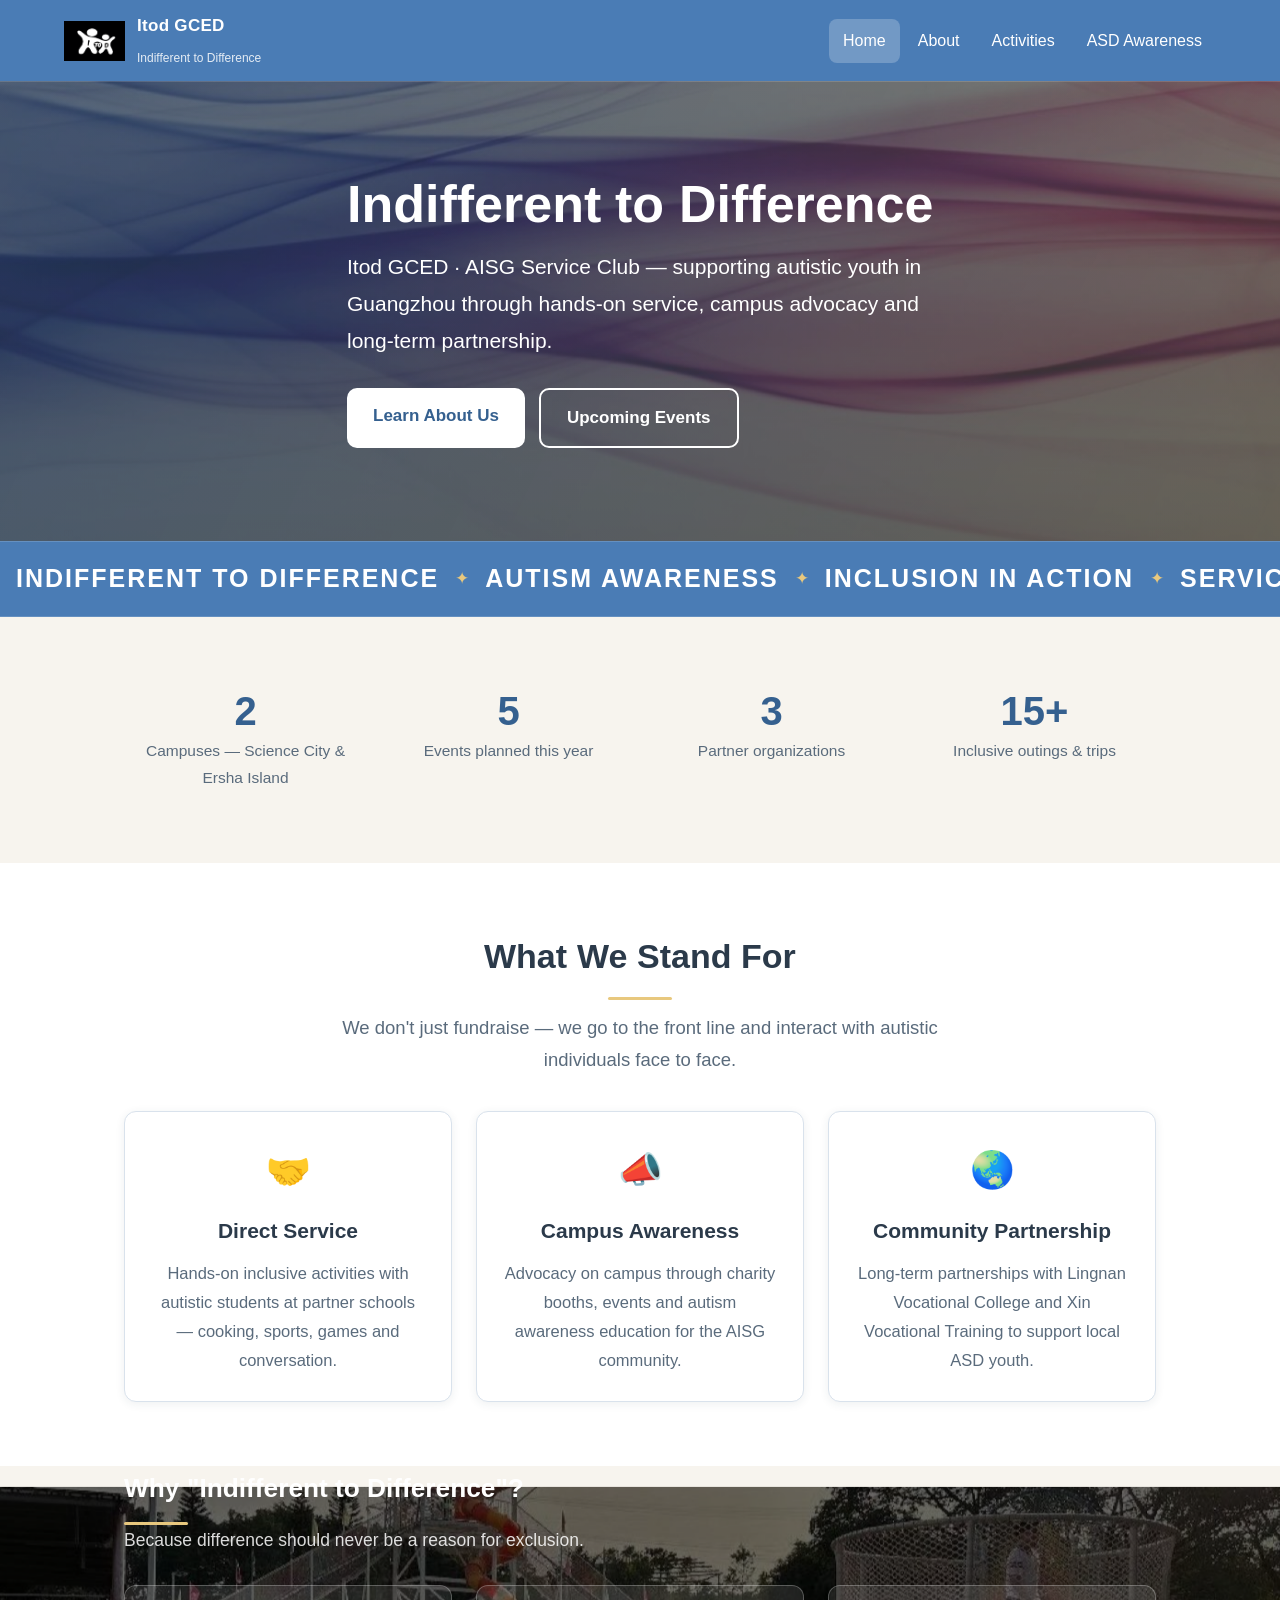
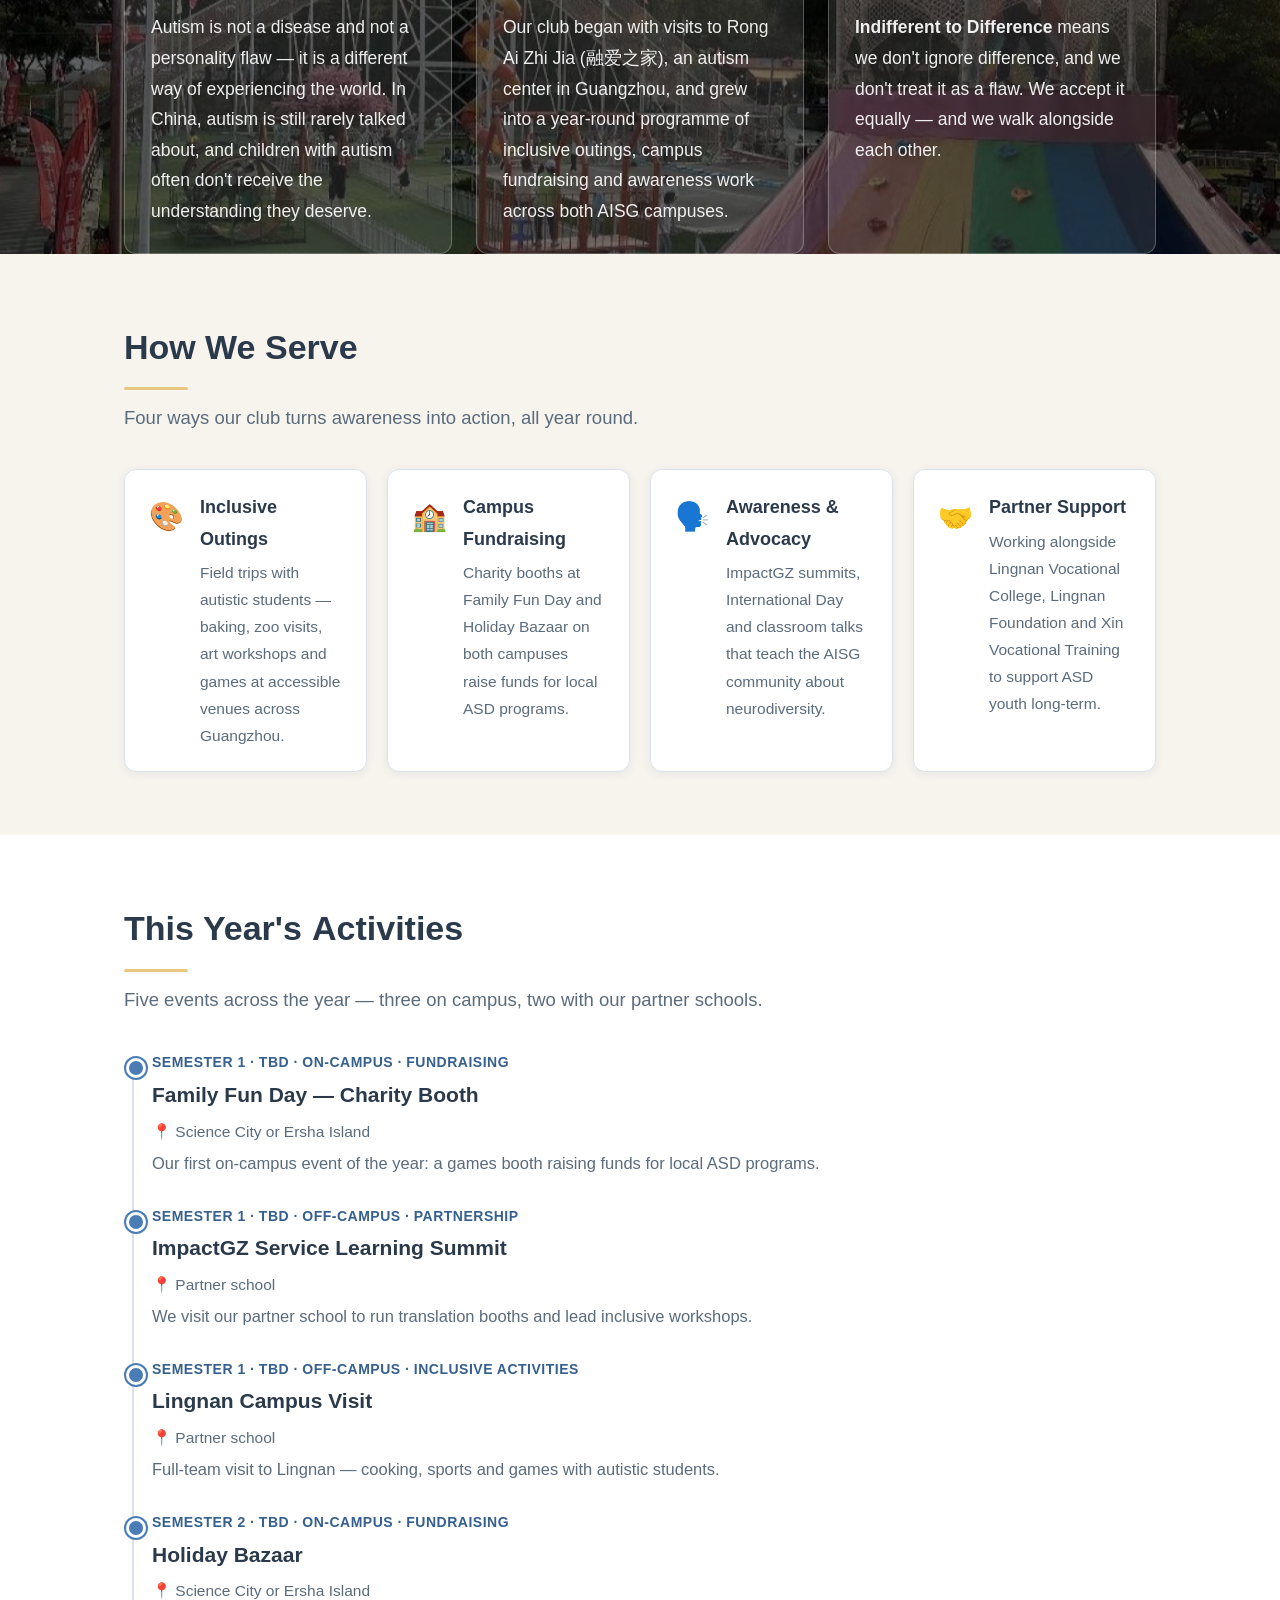
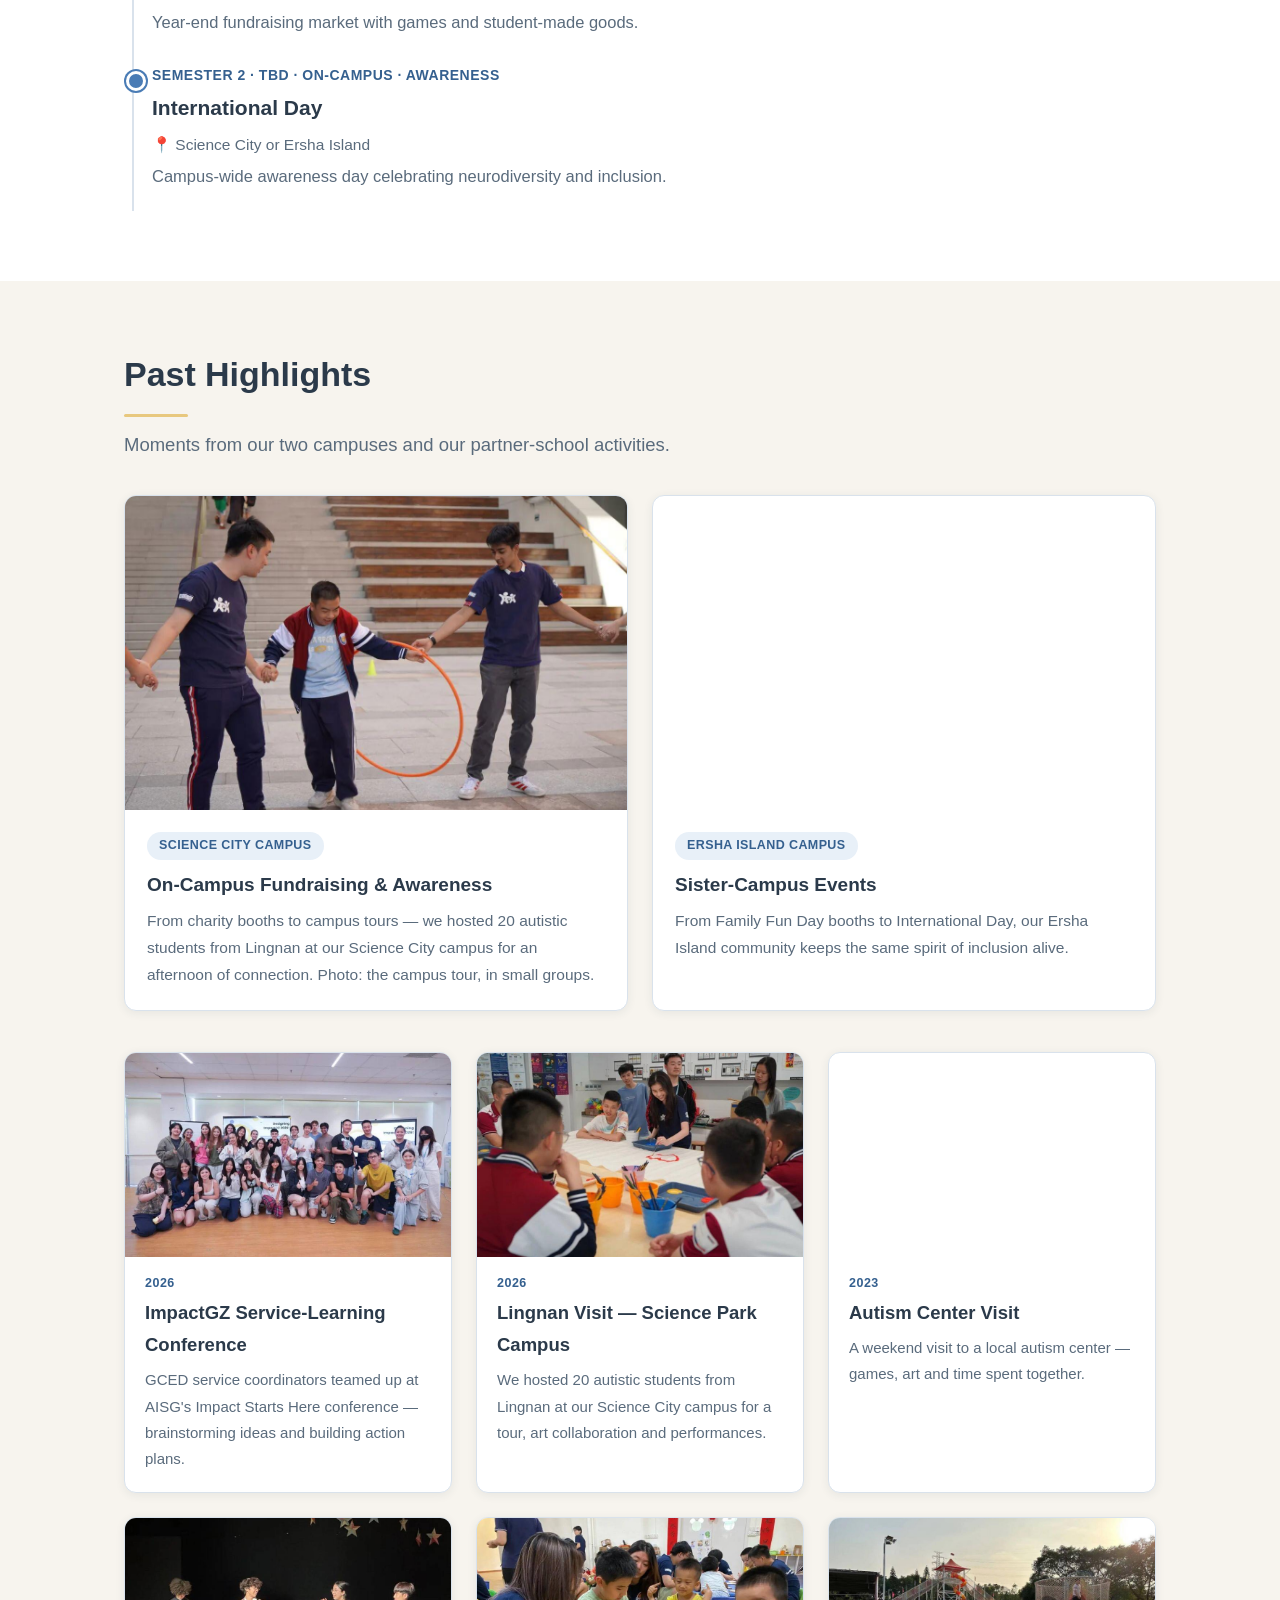
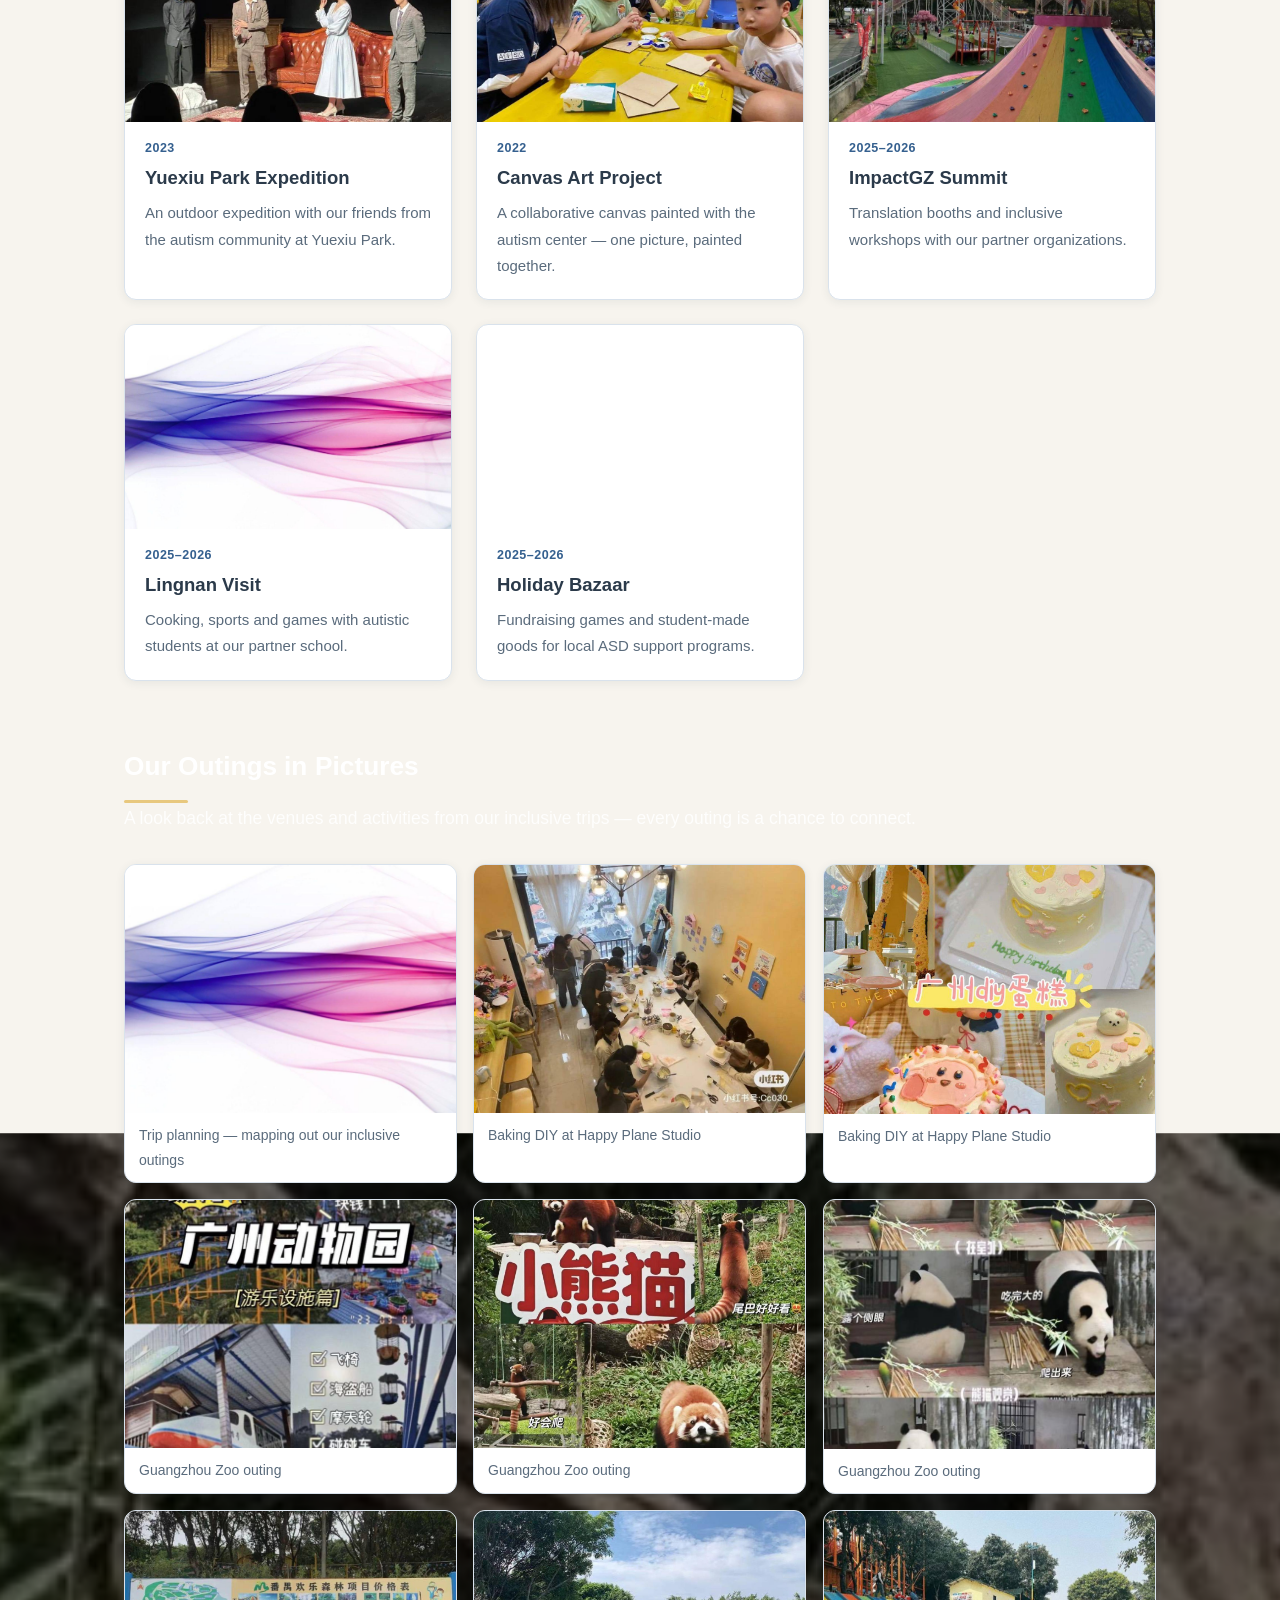
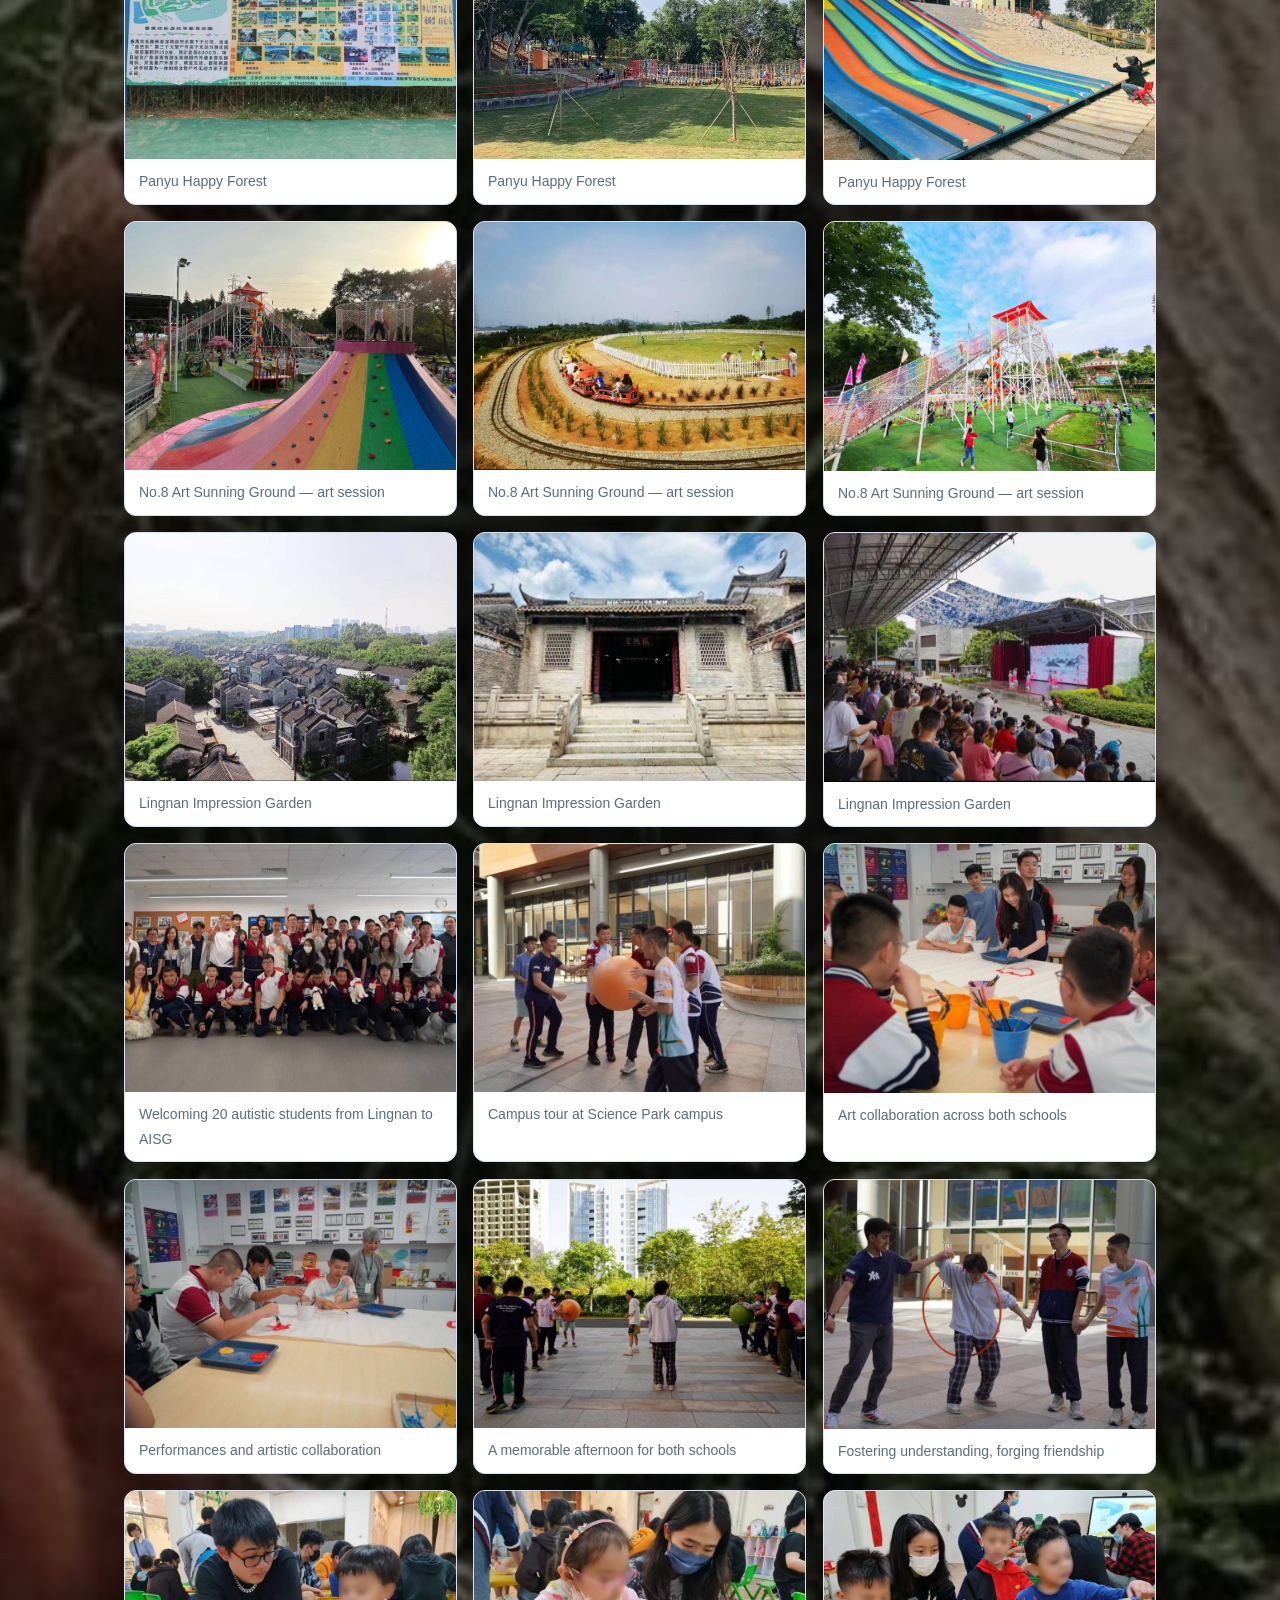
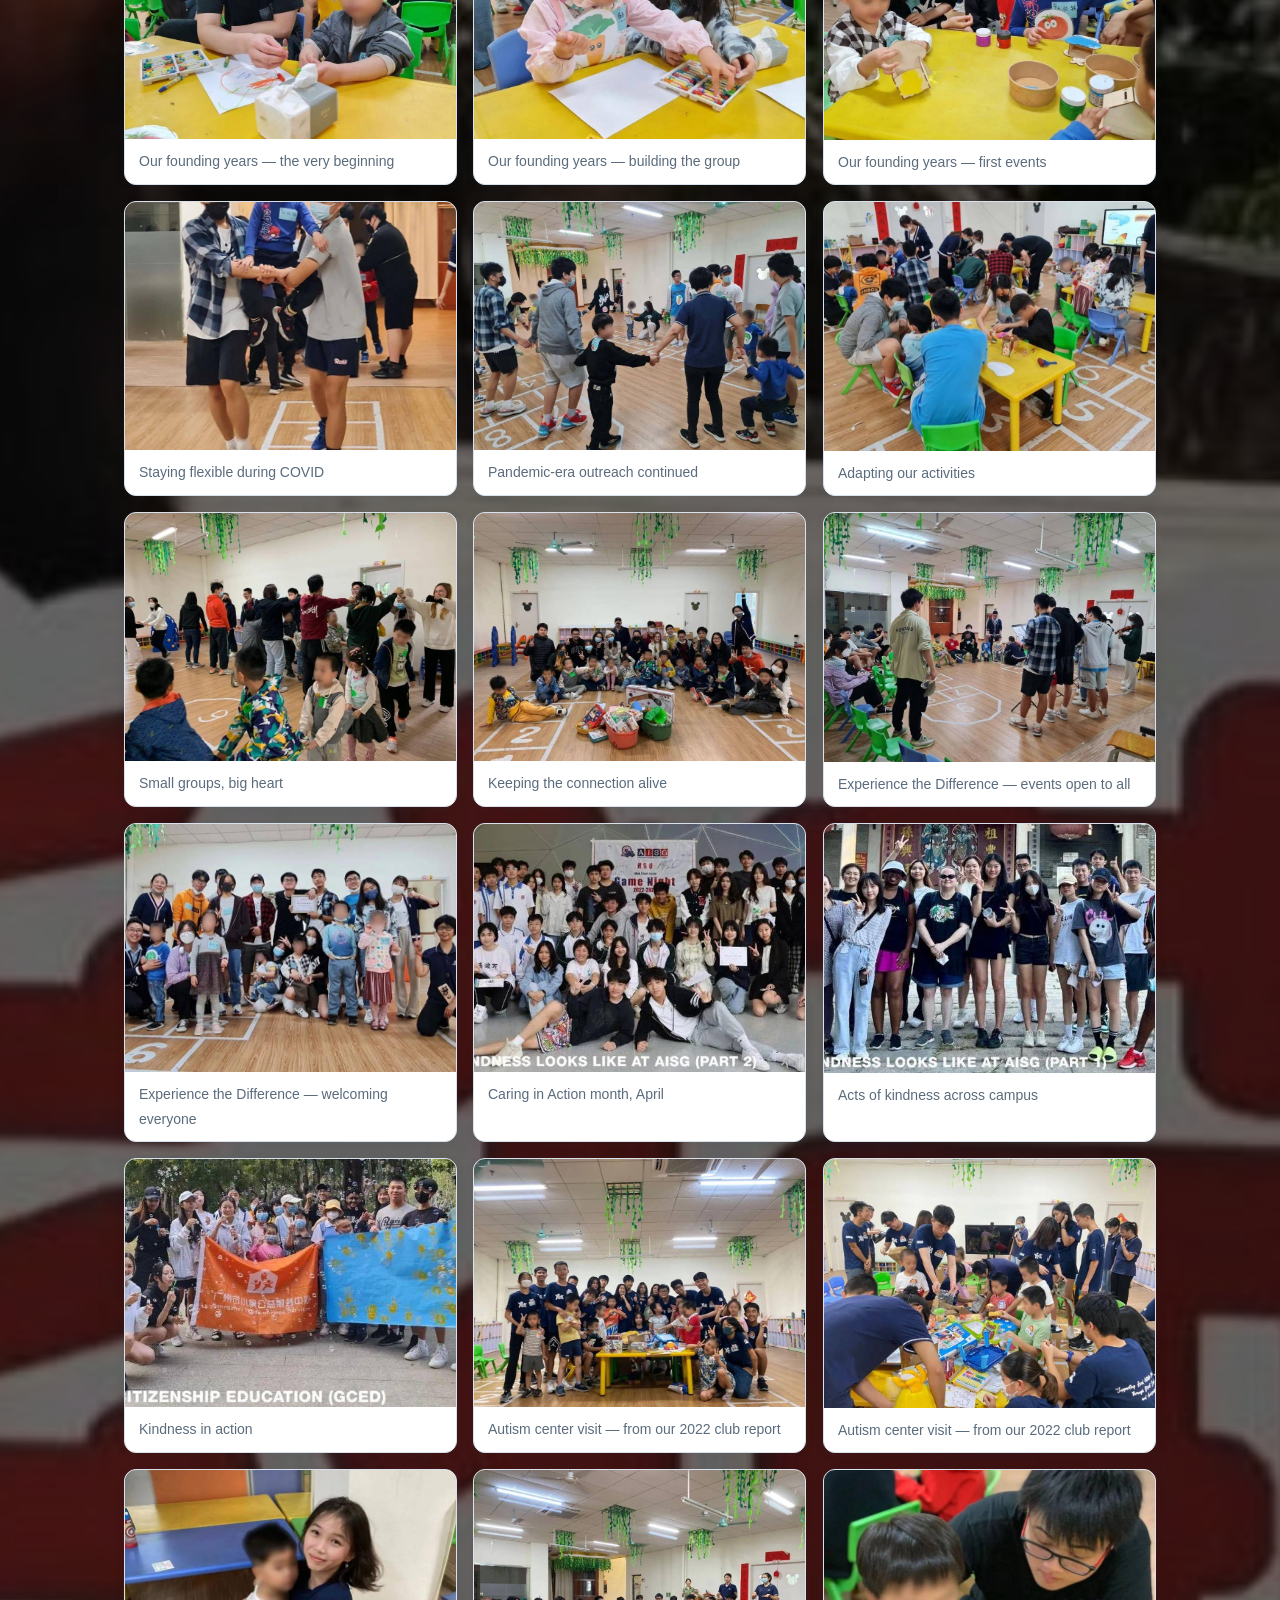
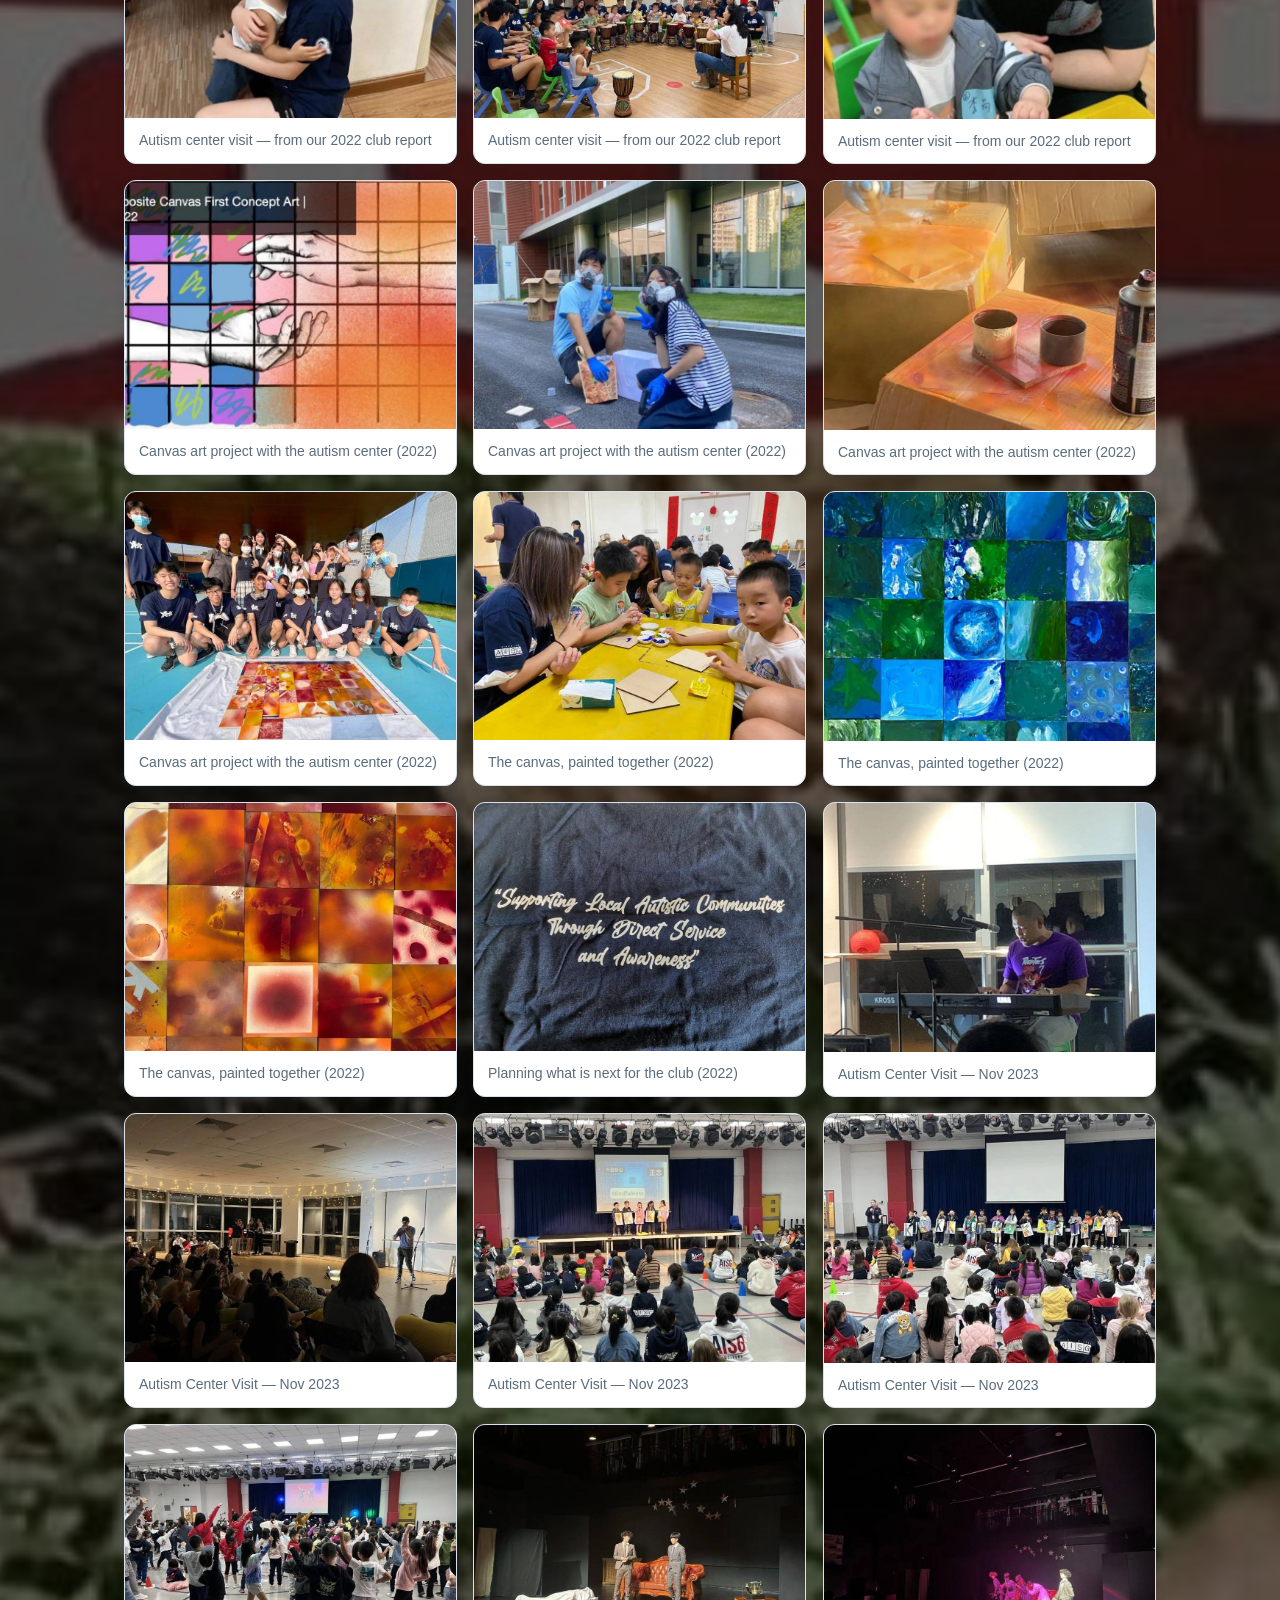
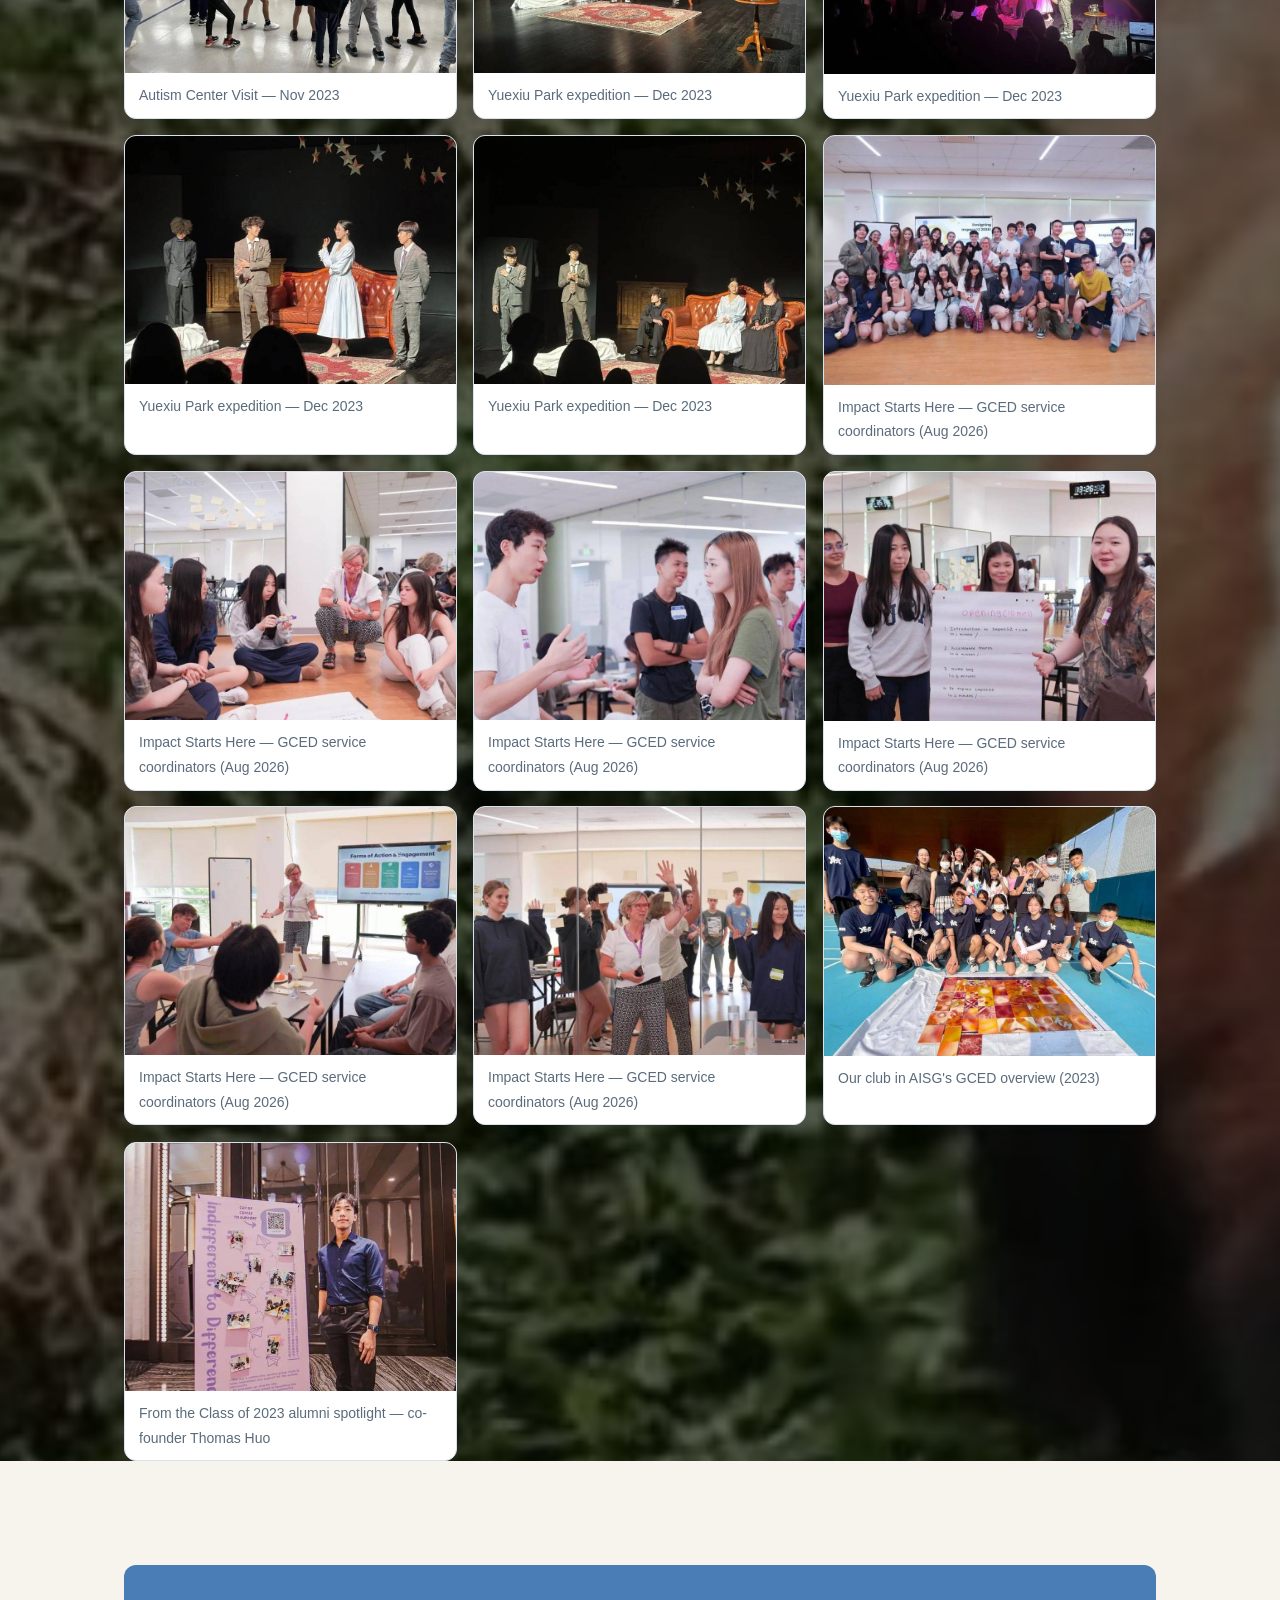
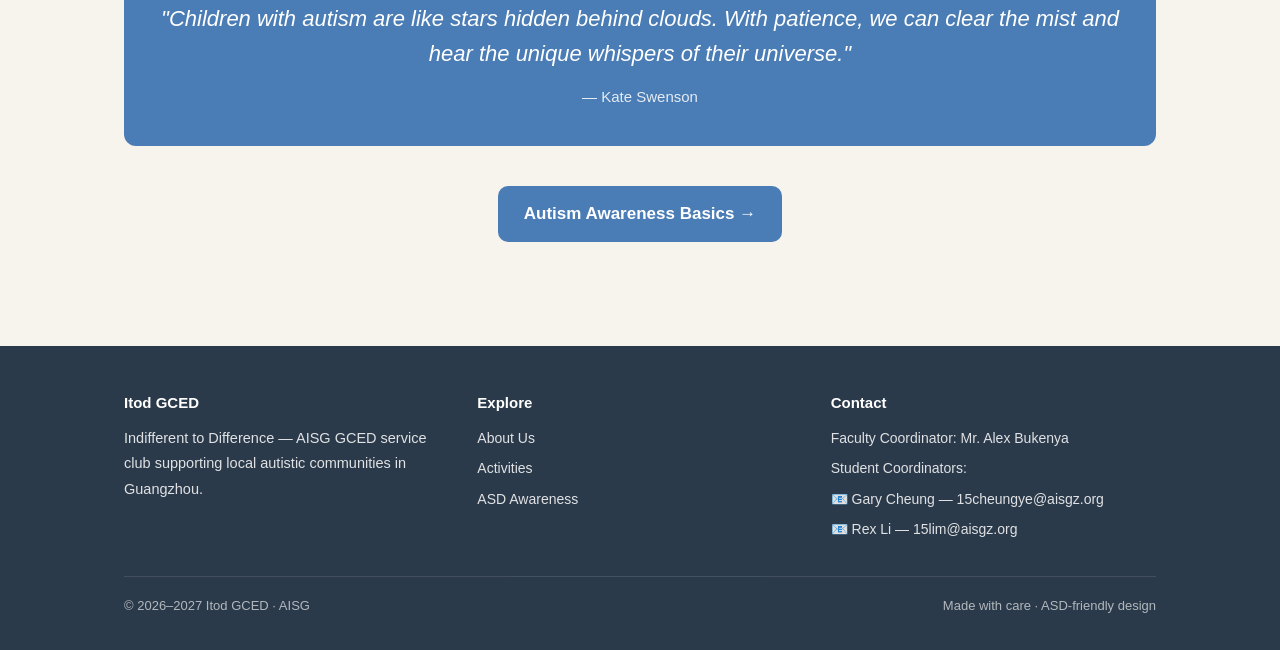
==== commit f31c185d: "v1.7: cinematic scroll — inertia smooth scroll, word-mask headline reveals, bg parallax, reading pro" ====
--- a/index.html
+++ b/index.html
@@ -8,6 +8,7 @@
   <link rel="icon" type="image/png" href="img/logo_blue.png">
   <link rel="stylesheet" href="css/style.css">
 </head>
+  <div class="scroll-progress" aria-hidden="true"></div>
 <body>
 
   <header class="site-header">
@@ -33,19 +34,23 @@
 
   <main>
     <section class="hero">
-      <div class="hero-bg" style="background-image:url('img/image1.jpg');"></div>
+      <div class="hero-bg parallax" data-rate="-0.35" style="background-image:url('img/image1.jpg');"></div>
       <div class="hero-aurora" aria-hidden="true"></div>
       <div class="container">
-        <div class="hero-content reveal">
-          <h1>Indifferent to Difference</h1>
-          <p class="lead">Itod GCED · AISG Service Club — supporting autistic youth in Guangzhou through hands-on service, campus advocacy and long-term partnership.</p>
-          <div class="hero-actions">
+        <div class="hero-content">
+          <h1 class="hero-title words-reveal">Indifferent to Difference</h1>
+          <p class="lead reveal" style="transition-delay:.25s">Itod GCED · AISG Service Club — supporting autistic youth in Guangzhou through hands-on service, campus advocacy and long-term partnership.</p>
+          <div class="hero-actions reveal" style="transition-delay:.45s">
             <a class="btn btn-light" href="about.html">Learn About Us</a>
             <a class="btn btn-outline" href="activities.html">Upcoming Events</a>
           </div>
         </div>
       </div>
     </section>
+
+    <div class="marquee" aria-hidden="true">
+      <div class="marquee-track" id="marquee-track"></div>
+    </div>
 
     <section class="section">
       <div class="container">
@@ -61,8 +66,8 @@
     <section class="section section-alt">
       <div class="container">
         <div class="section-head text-center">
-          <h2>What We Stand For</h2>
-          <p class="section-intro" style="margin-left:auto;margin-right:auto;">We don't just fundraise — we go to the front line and interact with autistic individuals face to face.</p>
+          <h2 class="words-reveal">What We Stand For</h2>
+          <p class="section-intro reveal" style="margin-left:auto;margin-right:auto;">We don't just fundraise — we go to the front line and interact with autistic individuals face to face.</p>
         </div>
         <div class="card-grid">
           <div class="card pillar">
@@ -85,11 +90,11 @@
     </section>
 
     <section class="photo-section">
-      <div class="photo-bg" style="background-image:url('img/image10.jpg');"></div>
-      <div class="container">
-        <div class="section-head">
-          <h2>Why "Indifferent to Difference"?</h2>
-          <p class="section-intro">Because difference should never be a reason for exclusion.</p>
+      <div class="photo-bg parallax" data-rate="-0.15" style="background-image:url('img/image10.jpg');"></div>
+      <div class="container">
+        <div class="section-head">
+          <h2 class="words-reveal">Why "Indifferent to Difference"?</h2>
+          <p class="section-intro reveal">Because difference should never be a reason for exclusion.</p>
         </div>
         <div class="card-grid" style="grid-template-columns:repeat(auto-fit,minmax(300px,1fr));">
           <div style="background:rgba(255,255,255,0.10);border:1px solid rgba(255,255,255,0.25);border-radius:12px;padding:26px;">
@@ -107,9 +112,9 @@
 
     <section class="section">
       <div class="container">
-        <div class="section-head reveal">
-          <h2>How We Serve</h2>
-          <p class="section-intro">Four ways our club turns awareness into action, all year round.</p>
+        <div class="section-head">
+          <h2 class="words-reveal">How We Serve</h2>
+          <p class="section-intro reveal">Four ways our club turns awareness into action, all year round.</p>
         </div>
         <div class="how-grid stagger reveal">
           <div class="how-item">
@@ -147,8 +152,8 @@
     <section class="section section-alt">
       <div class="container">
         <div class="section-head">
-          <h2>This Year's Activities</h2>
-          <p class="section-intro">Five events across the year — three on campus, two with our partner schools.</p>
+          <h2 class="words-reveal">This Year's Activities</h2>
+          <p class="section-intro reveal">Five events across the year — three on campus, two with our partner schools.</p>
         </div>
         <ol class="timeline" id="event-timeline">
           <!-- rendered from data/events.json -->
@@ -158,9 +163,9 @@
 
     <section class="section">
       <div class="container">
-        <div class="section-head reveal">
-          <h2>Past Highlights</h2>
-          <p class="section-intro">Moments from our two campuses and our partner-school activities.</p>
+        <div class="section-head">
+          <h2 class="words-reveal">Past Highlights</h2>
+          <p class="section-intro reveal">Moments from our two campuses and our partner-school activities.</p>
         </div>
         <div class="campus-grid stagger reveal">
           <div class="campus-card">
@@ -190,11 +195,11 @@
     </section>
 
     <section class="photo-section">
-      <div class="photo-bg" style="background-image:url('img/image5.jpg');"></div>
-      <div class="container">
-        <div class="section-head reveal">
-          <h2>Our Outings in Pictures</h2>
-          <p class="section-intro">A look back at the venues and activities from our inclusive trips — every outing is a chance to connect.</p>
+      <div class="photo-bg parallax" data-rate="-0.15" style="background-image:url('img/image5.jpg');"></div>
+      <div class="container">
+        <div class="section-head">
+          <h2 class="words-reveal">Our Outings in Pictures</h2>
+          <p class="section-intro reveal">A look back at the venues and activities from our inclusive trips — every outing is a chance to connect.</p>
         </div>
         <div class="gallery reveal" id="photo-gallery">
           <!-- rendered from js/main.js -->
--- a/css/style.css
+++ b/css/style.css
@@ -633,7 +633,7 @@
   margin-top: 10px;
   transition: width 0.5s ease;
 }
-.js .section-head.reveal.is-visible h2::after { width: 64px; }
+.js .words-reveal.is-visible::after { width: 64px; }
 .section-head.text-center h2::after { margin-left: auto; margin-right: auto; }
 
 /* Respect reduced motion */
@@ -645,3 +645,81 @@
   .campus-card .campus-photo, .gallery figure img, .past-card img { transition: none !important; }
   .section-head h2::after { transition: none !important; }
 }
+
+/* ============================================
+   v1.7 — cinematic scroll layer (ASD-friendly)
+   ============================================ */
+
+/* Scroll reading progress bar */
+.scroll-progress {
+  position: fixed;
+  top: 0; left: 0;
+  height: 3px; width: 0;
+  background: linear-gradient(90deg, var(--gold), var(--blue));
+  z-index: 300;
+  pointer-events: none;
+}
+
+/* Infinite marquee strip */
+.marquee {
+  overflow: hidden;
+  background: var(--blue);
+  color: var(--white);
+  padding: 15px 0;
+  border-top: 1px solid rgba(255,255,255,0.15);
+  border-bottom: 1px solid rgba(255,255,255,0.15);
+}
+.marquee-track {
+  display: flex;
+  align-items: center;
+  width: max-content;
+  white-space: nowrap;
+  animation: marquee 42s linear infinite;
+  will-change: transform;
+}
+.marquee:hover .marquee-track { animation-play-state: paused; }
+.marquee-item {
+  font-size: 25px;
+  font-weight: 800;
+  letter-spacing: 0.08em;
+  text-transform: uppercase;
+  padding: 0 16px;
+}
+.marquee-sep { color: var(--gold); font-size: 17px; }
+@keyframes marquee { to { transform: translateX(-50%); } }
+
+/* Headline word-mask reveal */
+.words-reveal .word {
+  display: inline-block;
+  overflow: hidden;
+  vertical-align: top;
+  padding-bottom: 0.12em;
+  margin-bottom: -0.12em;
+}
+.words-reveal .word-inner {
+  display: inline-block;
+  transform: translateY(115%);
+  transition: transform 0.85s cubic-bezier(0.22, 0.61, 0.36, 1);
+  will-change: transform;
+}
+.js .words-reveal.is-visible .word-inner { transform: translateY(0); }
+
+/* Parallax layers (transform set by JS; scale prevents edge gaps) */
+.parallax { will-change: transform; }
+
+/* Gallery figures: reveal when their image finishes loading */
+.gallery figure.reveal {
+  opacity: 0;
+  transform: translateY(16px) scale(0.98);
+  transition: opacity 0.6s ease, transform 0.6s ease;
+}
+.gallery figure.reveal.is-visible { opacity: 1; transform: none; }
+
+/* Reduced motion: everything static */
+@media (prefers-reduced-motion: reduce) {
+  .marquee-track { animation: none !important; }
+  .js .words-reveal .word-inner { transform: none !important; transition: none !important; }
+  .scroll-progress { display: none; }
+  .parallax { transform: none !important; }
+  .gallery figure.reveal { opacity: 1 !important; transform: none !important; transition: none !important; }
+}
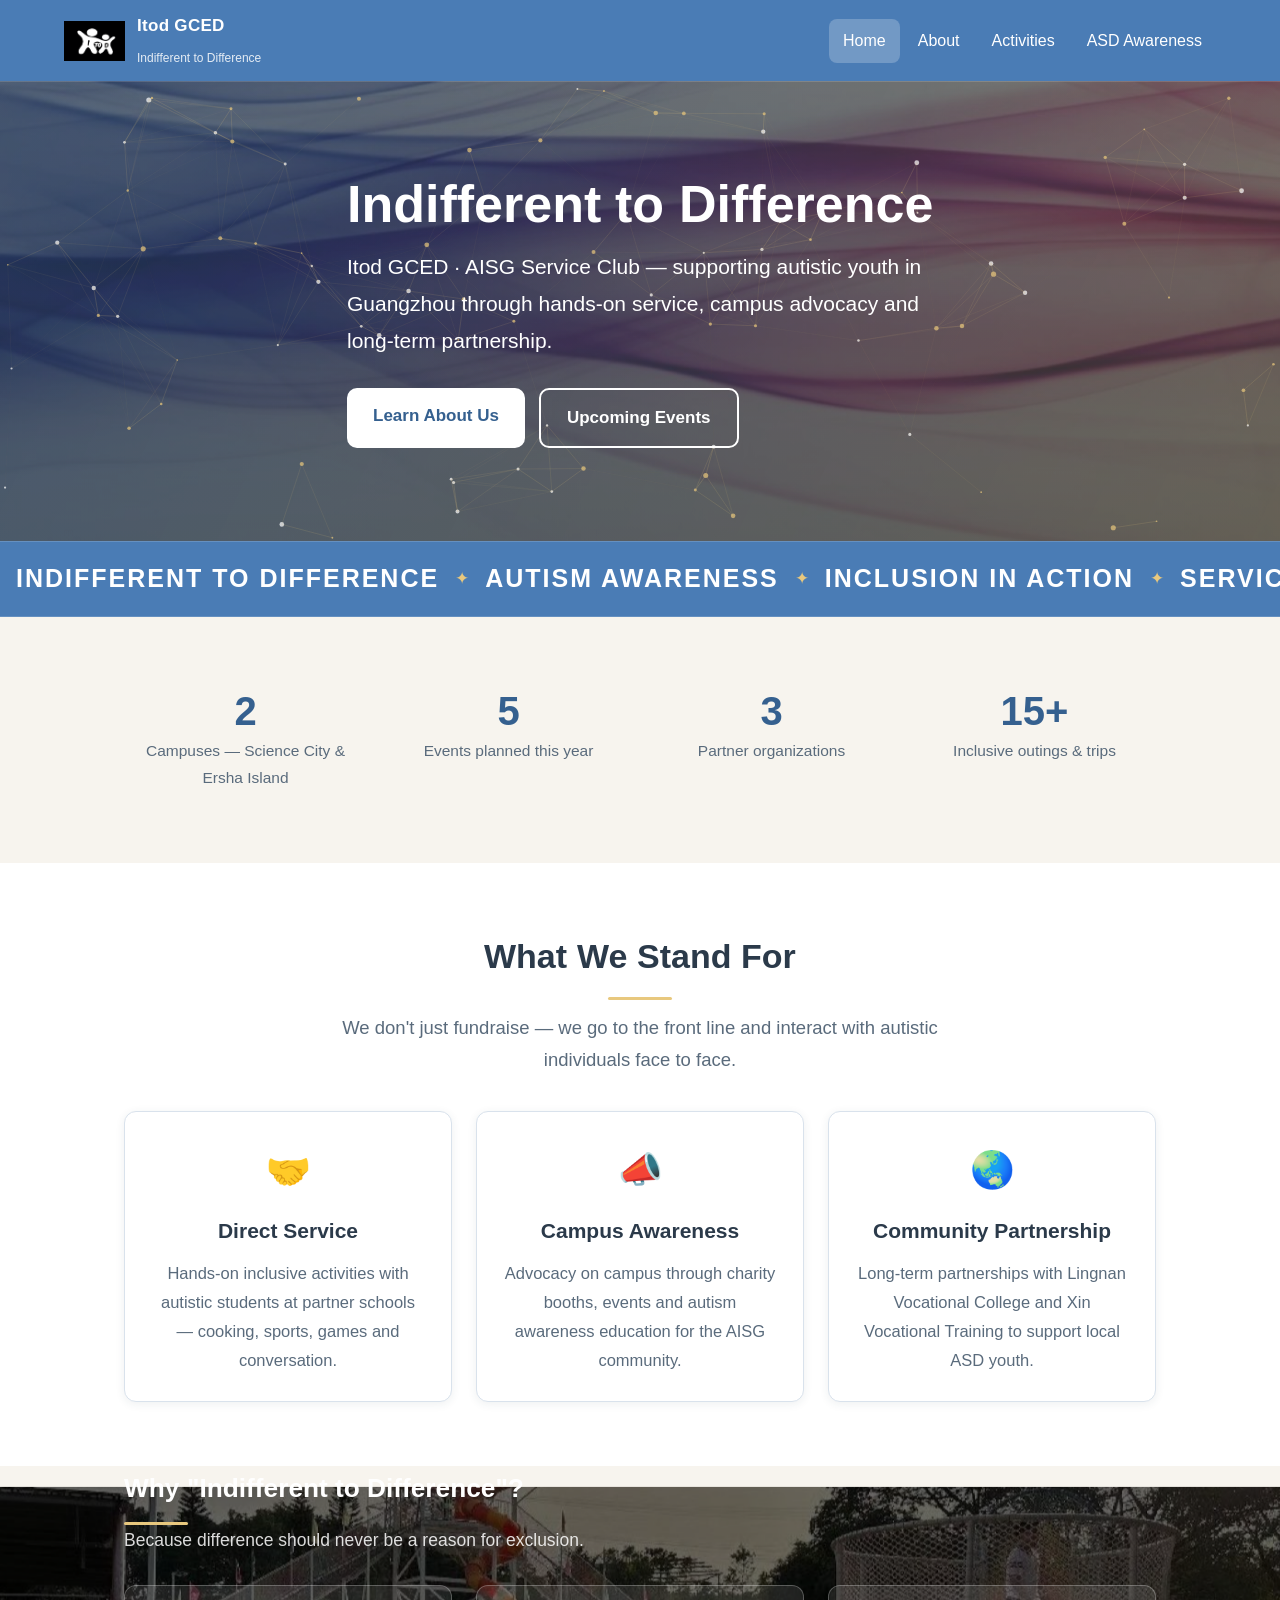
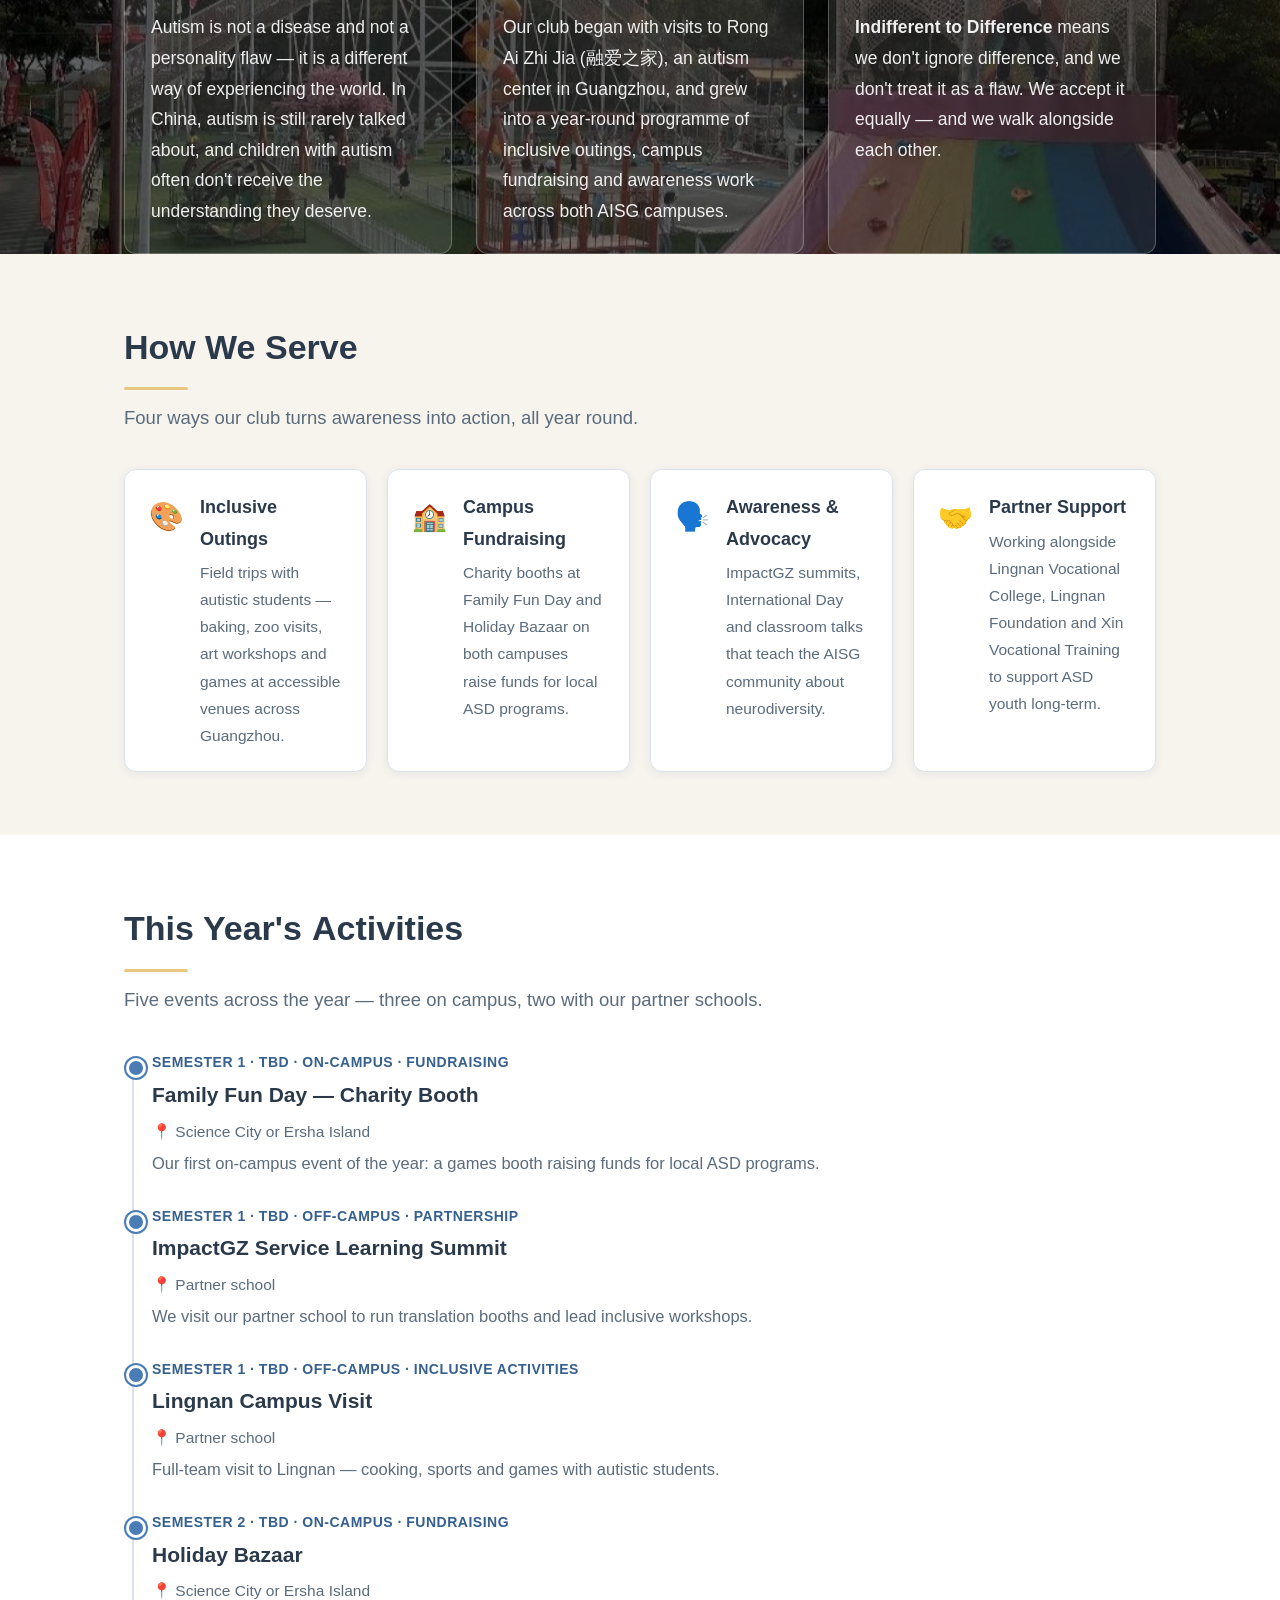
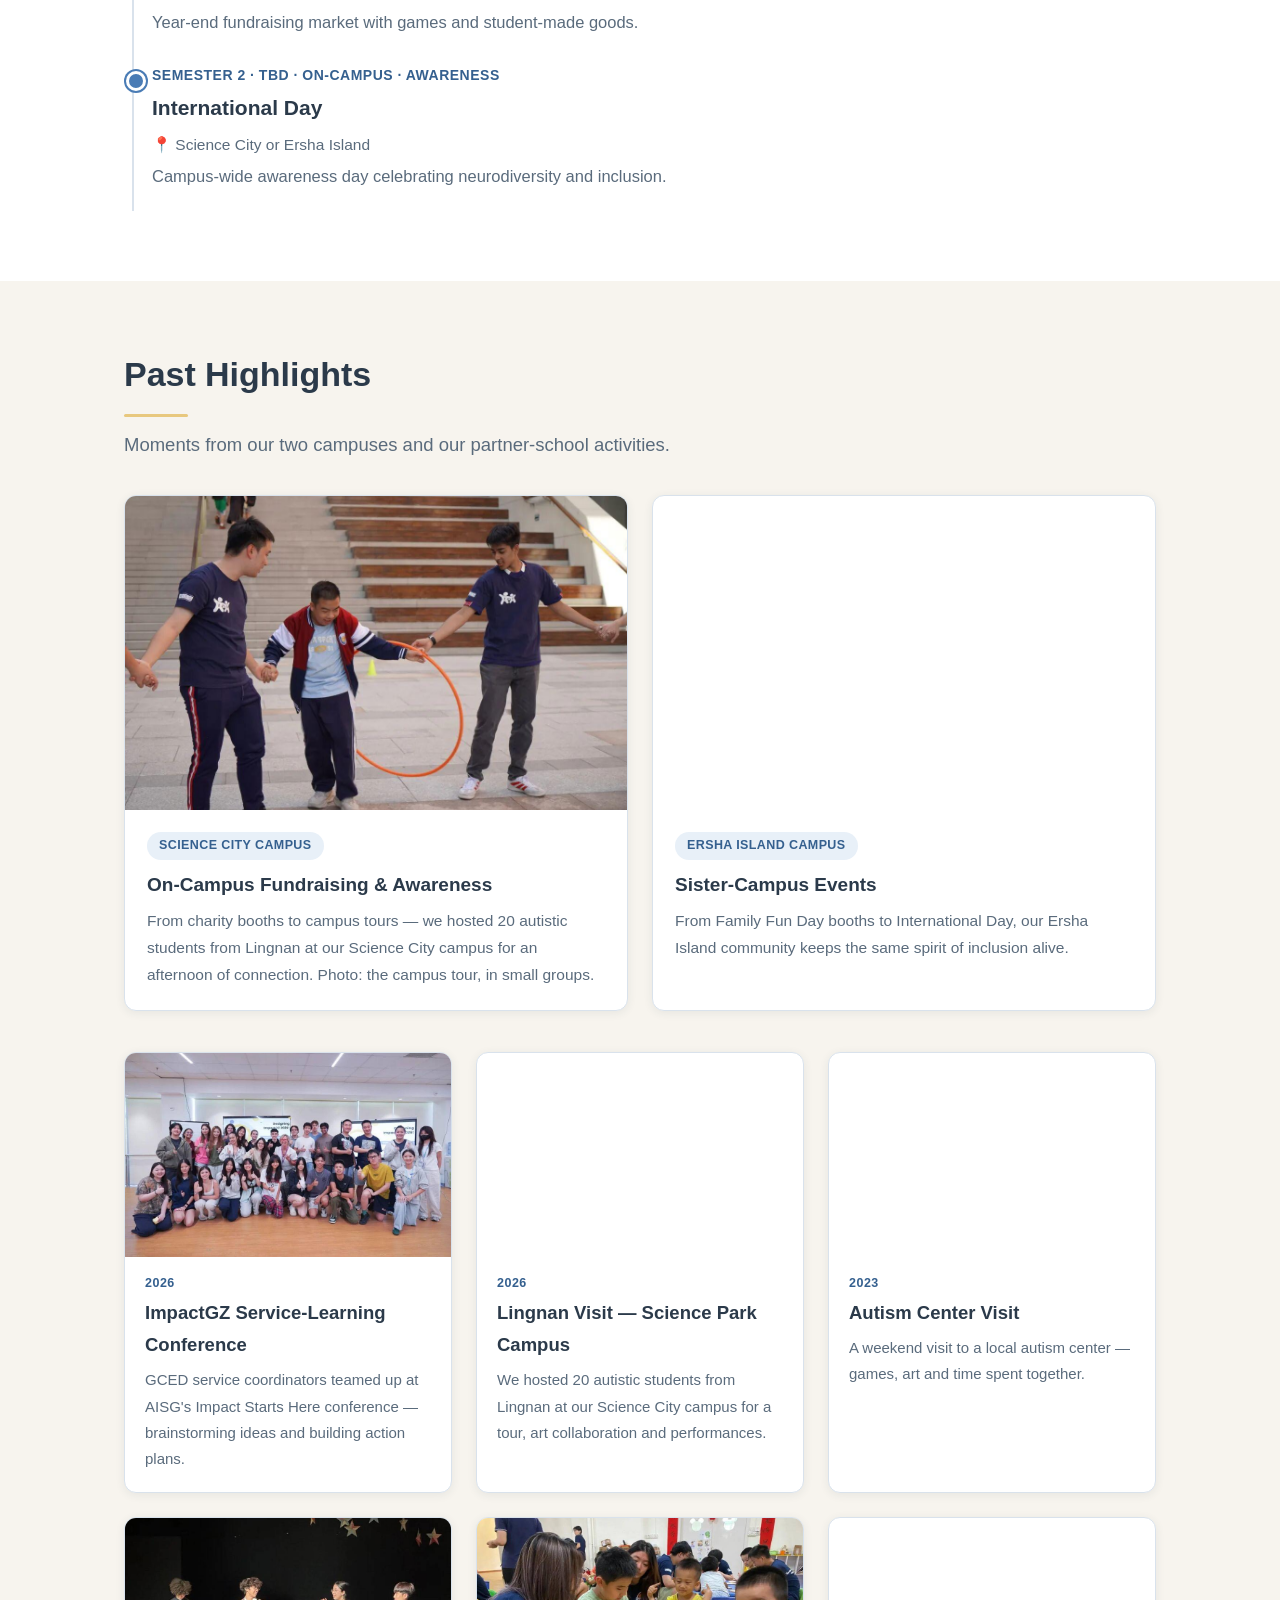
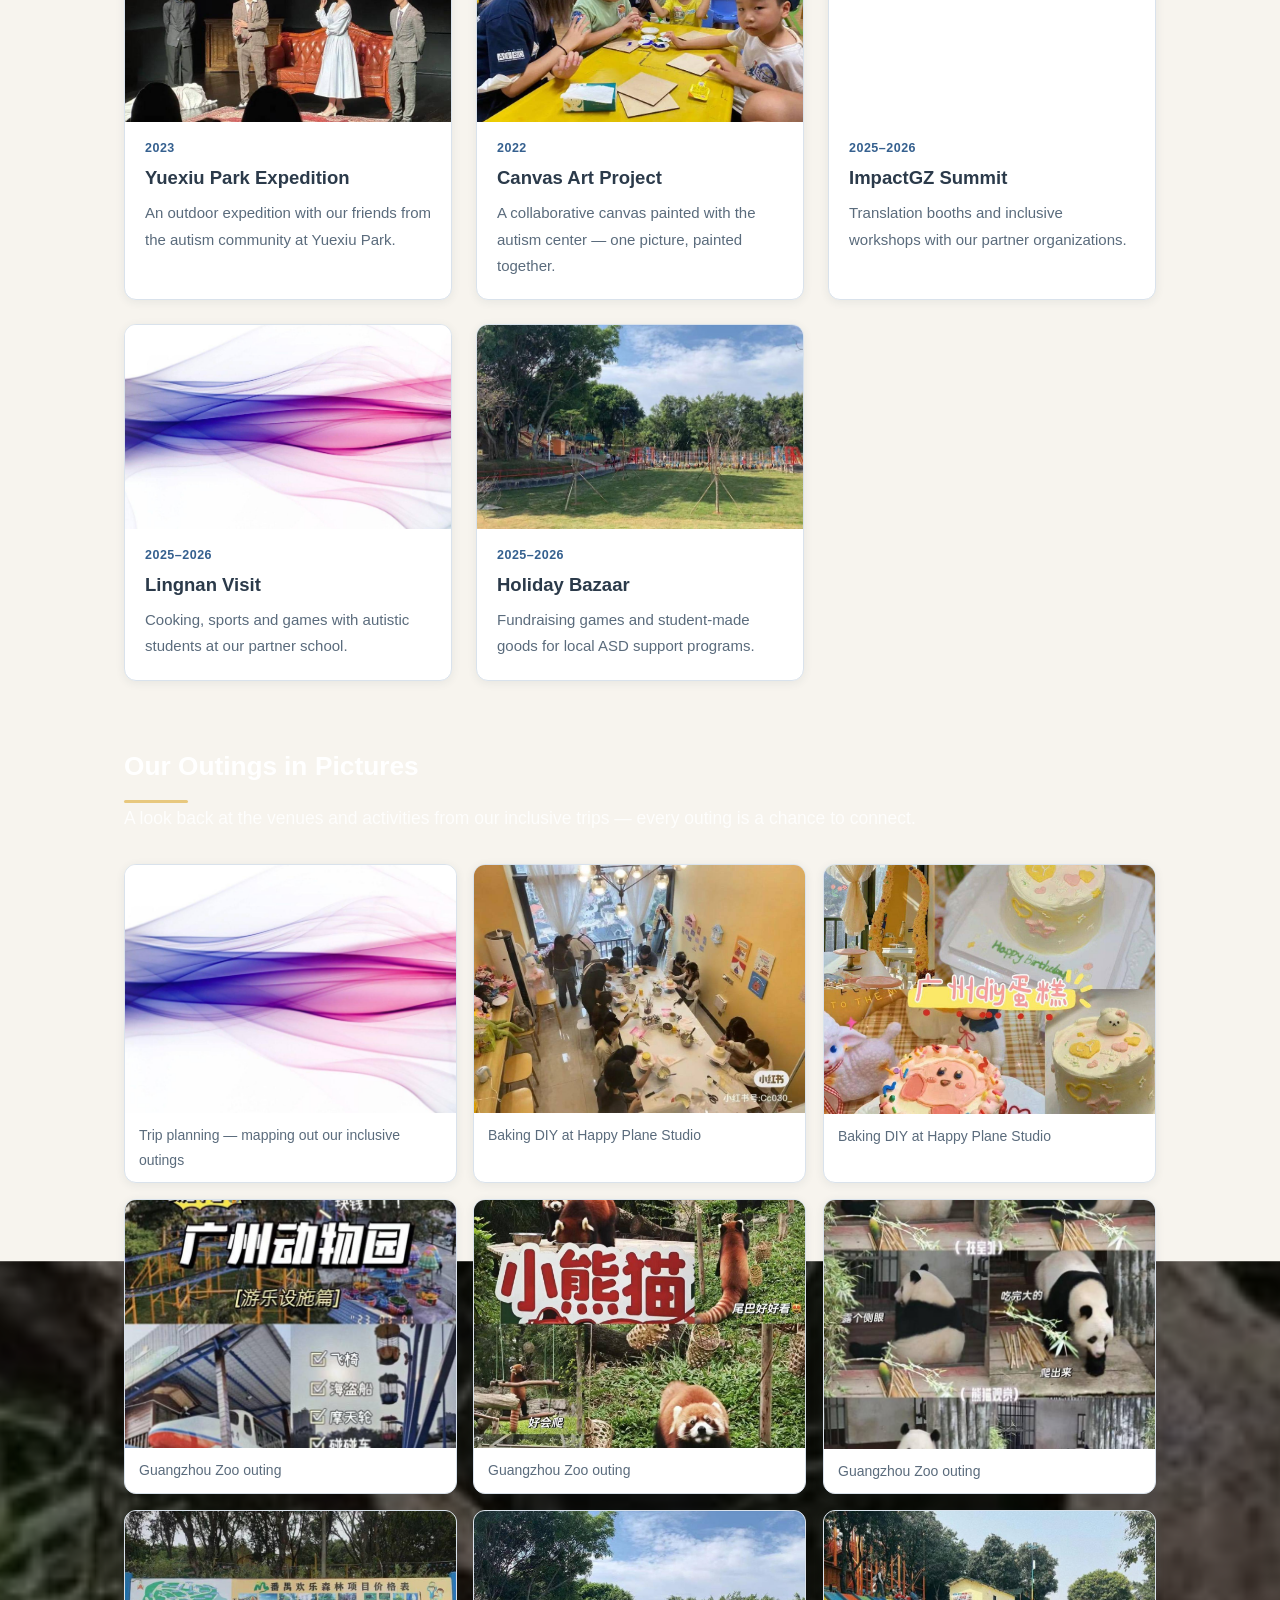
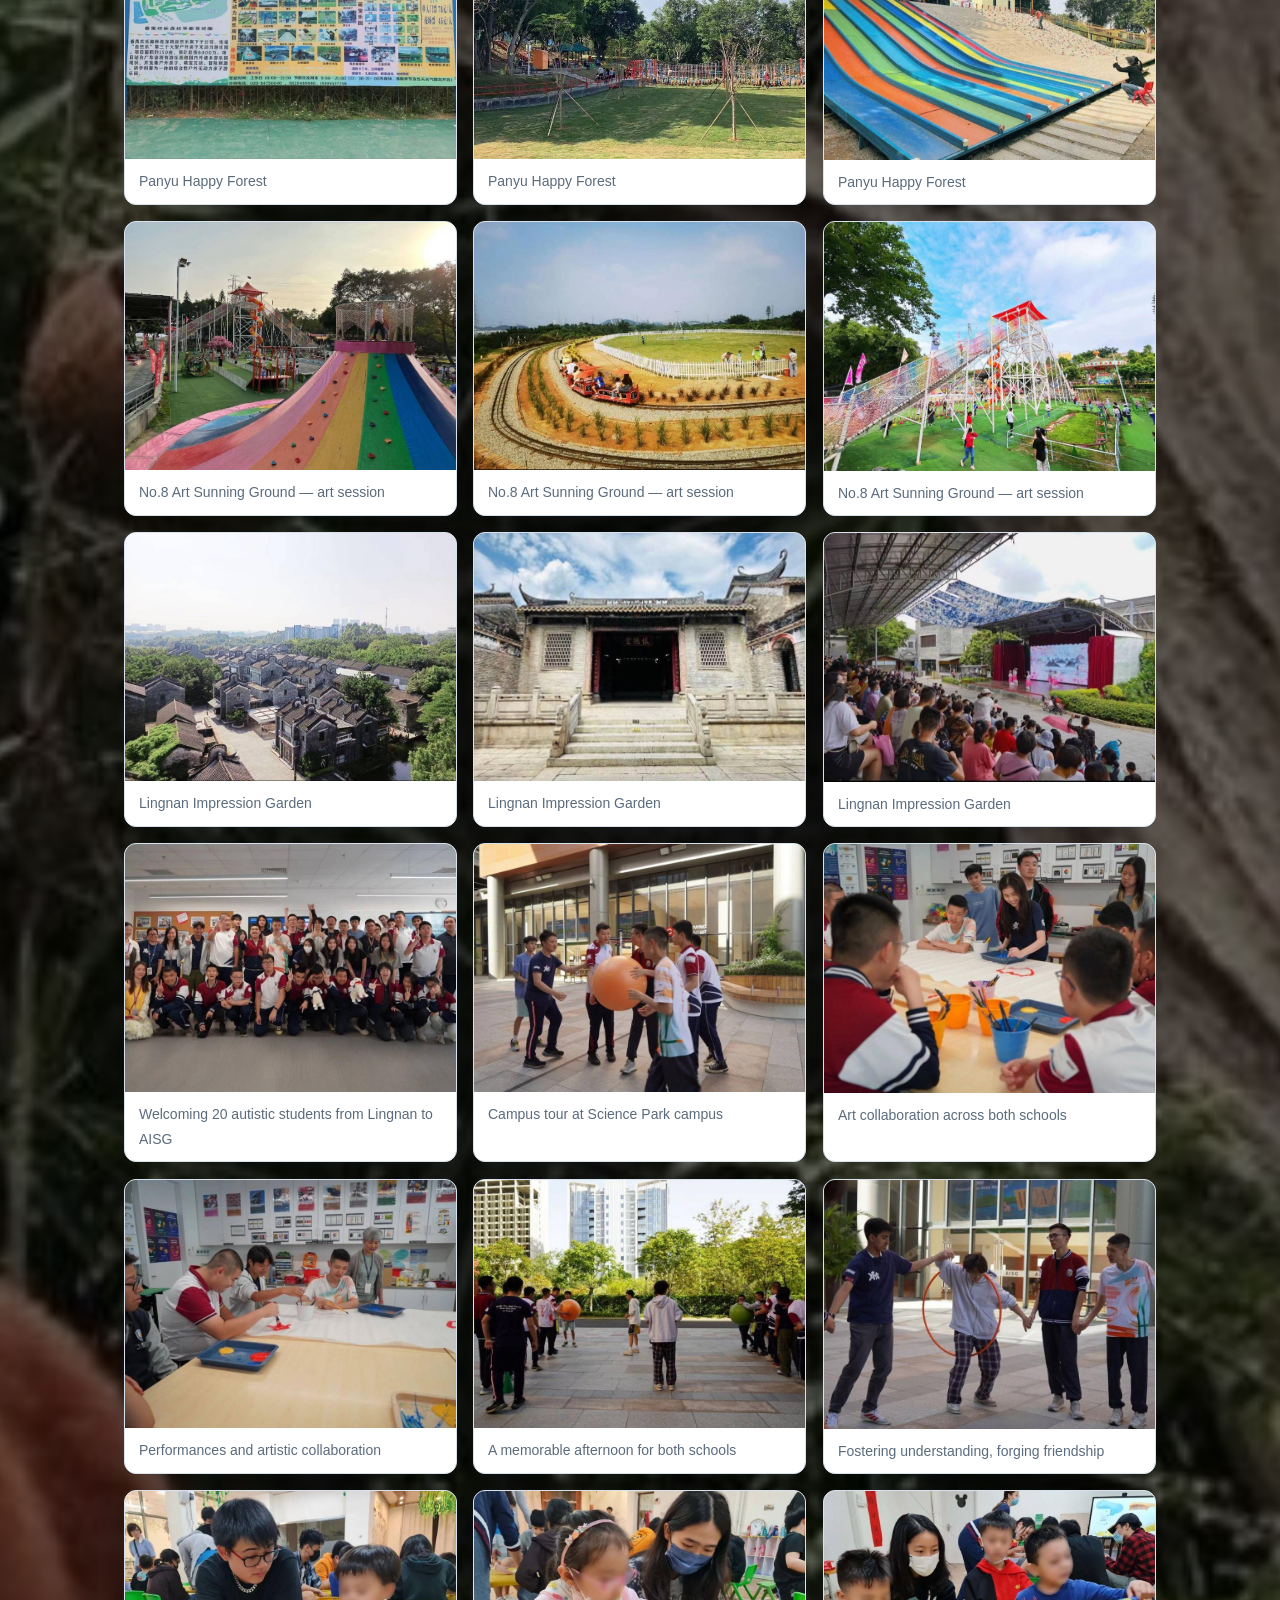
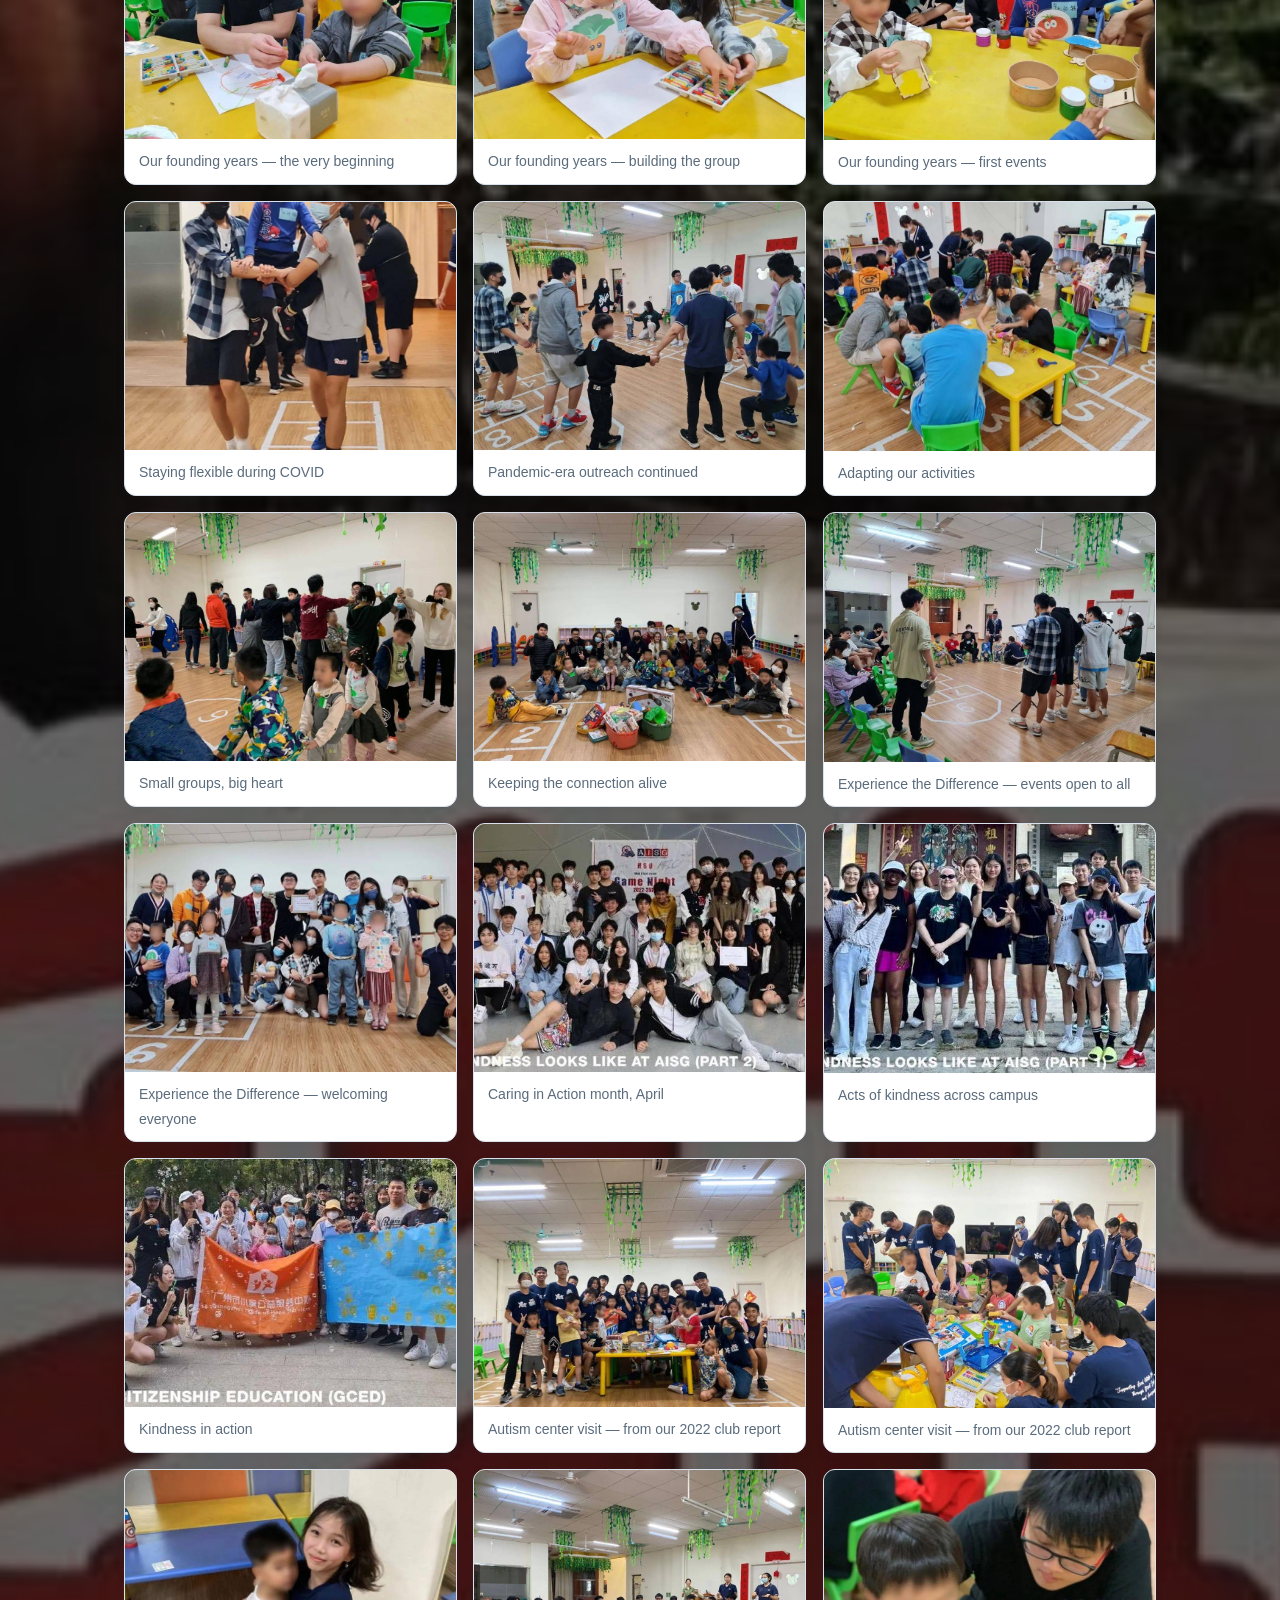
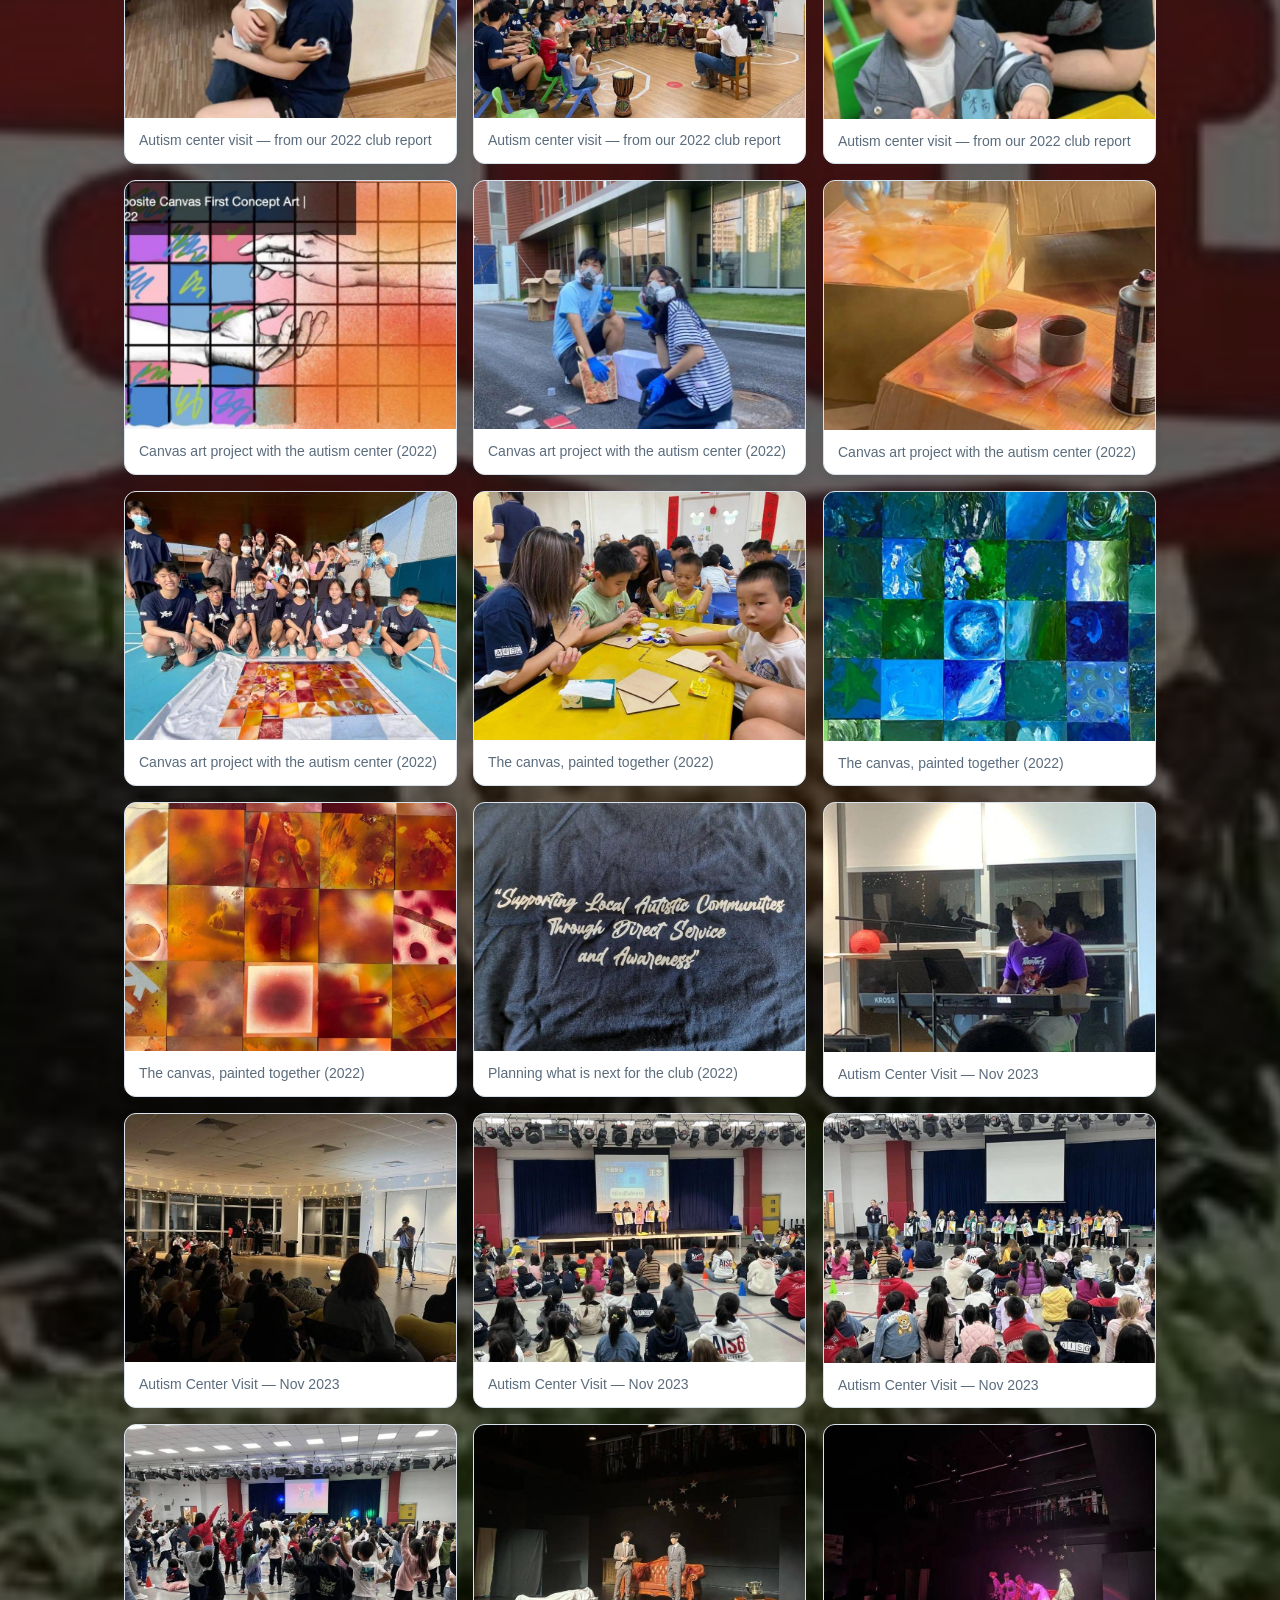
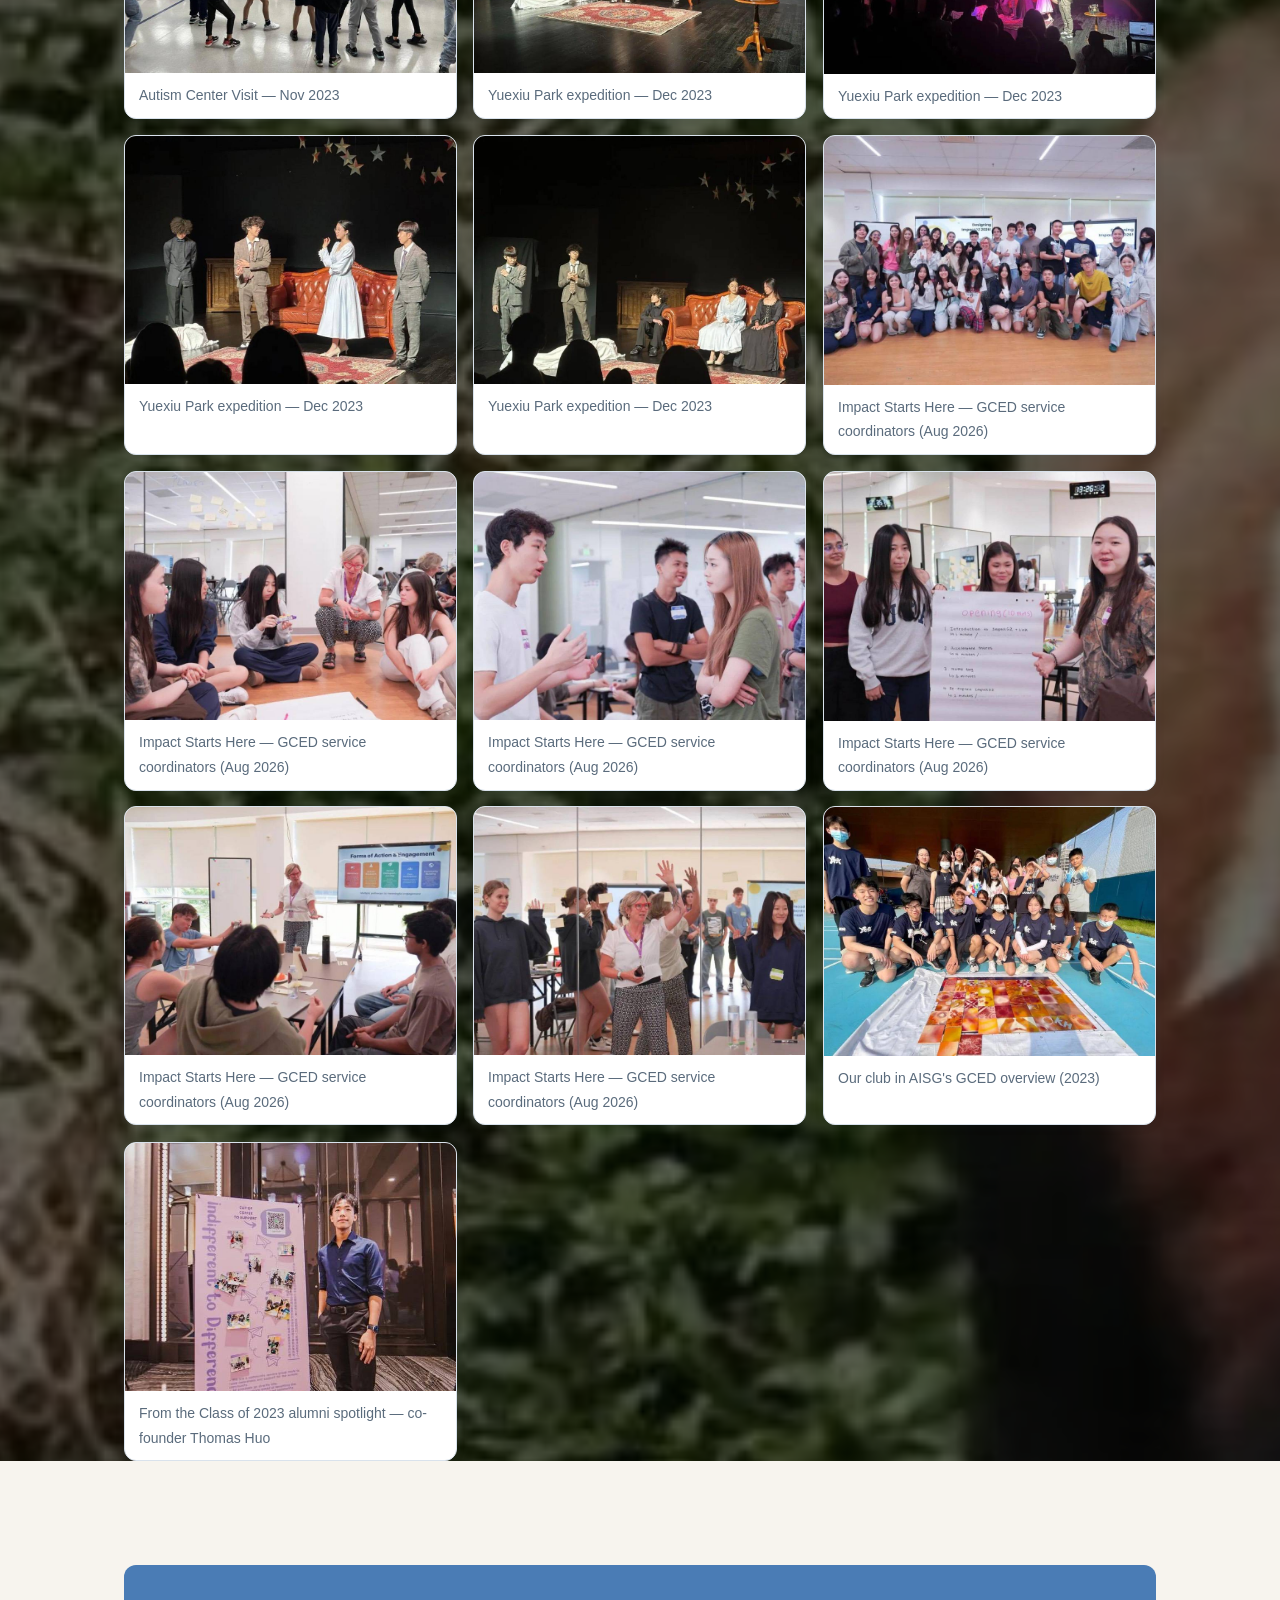
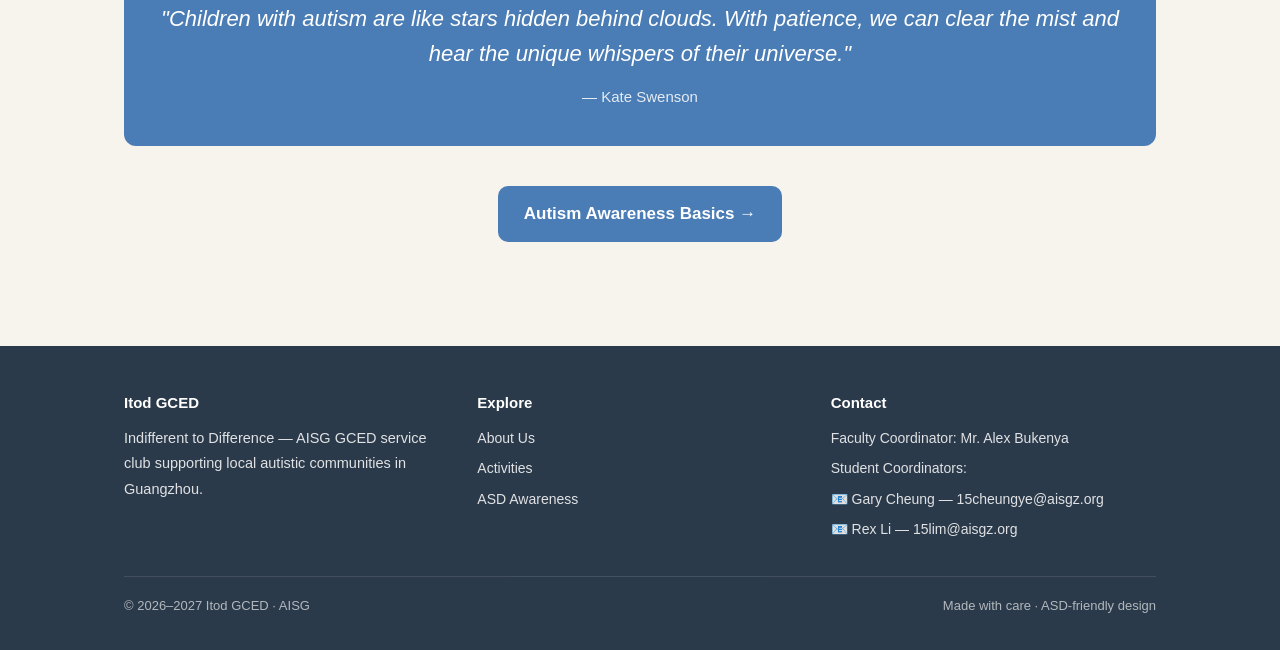
==== commit 74488af0: "v1.8: immersive — hero particle field (drift+mouse repel+gold links), cursor-follow glow, 3D card ti" ====
--- a/index.html
+++ b/index.html
@@ -36,6 +36,7 @@
     <section class="hero">
       <div class="hero-bg parallax" data-rate="-0.35" style="background-image:url('img/image1.jpg');"></div>
       <div class="hero-aurora" aria-hidden="true"></div>
+      <canvas id="particle-canvas" aria-hidden="true"></canvas>
       <div class="container">
         <div class="hero-content">
           <h1 class="hero-title words-reveal">Indifferent to Difference</h1>
--- a/css/style.css
+++ b/css/style.css
@@ -723,3 +723,41 @@
   .parallax { transform: none !important; }
   .gallery figure.reveal { opacity: 1 !important; transform: none !important; transition: none !important; }
 }
+
+/* ============================================
+   v1.8 — immersive interactions
+   ============================================ */
+
+/* Hero particle canvas */
+#particle-canvas {
+  position: absolute;
+  inset: 0;
+  z-index: 0;
+  width: 100%;
+  height: 100%;
+  pointer-events: none;
+}
+
+/* Cursor-follow glow (desktop pointer only, JS-gated) */
+.cursor-glow {
+  position: fixed;
+  left: 0; top: 0;
+  width: 560px;
+  height: 560px;
+  border-radius: 50%;
+  pointer-events: none;
+  z-index: 400;
+  background: radial-gradient(circle,
+    rgba(232, 200, 126, 0.15) 0%,
+    rgba(74, 124, 181, 0.09) 42%,
+    rgba(74, 124, 181, 0) 68%);
+  transform: translate(-50%, -50%);
+  will-change: transform;
+}
+
+/* 3D tilt cards get perspective */
+.campus-card, .team-card { transform-style: preserve-3d; }
+
+@media (prefers-reduced-motion: reduce) {
+  .cursor-glow { display: none; }
+}
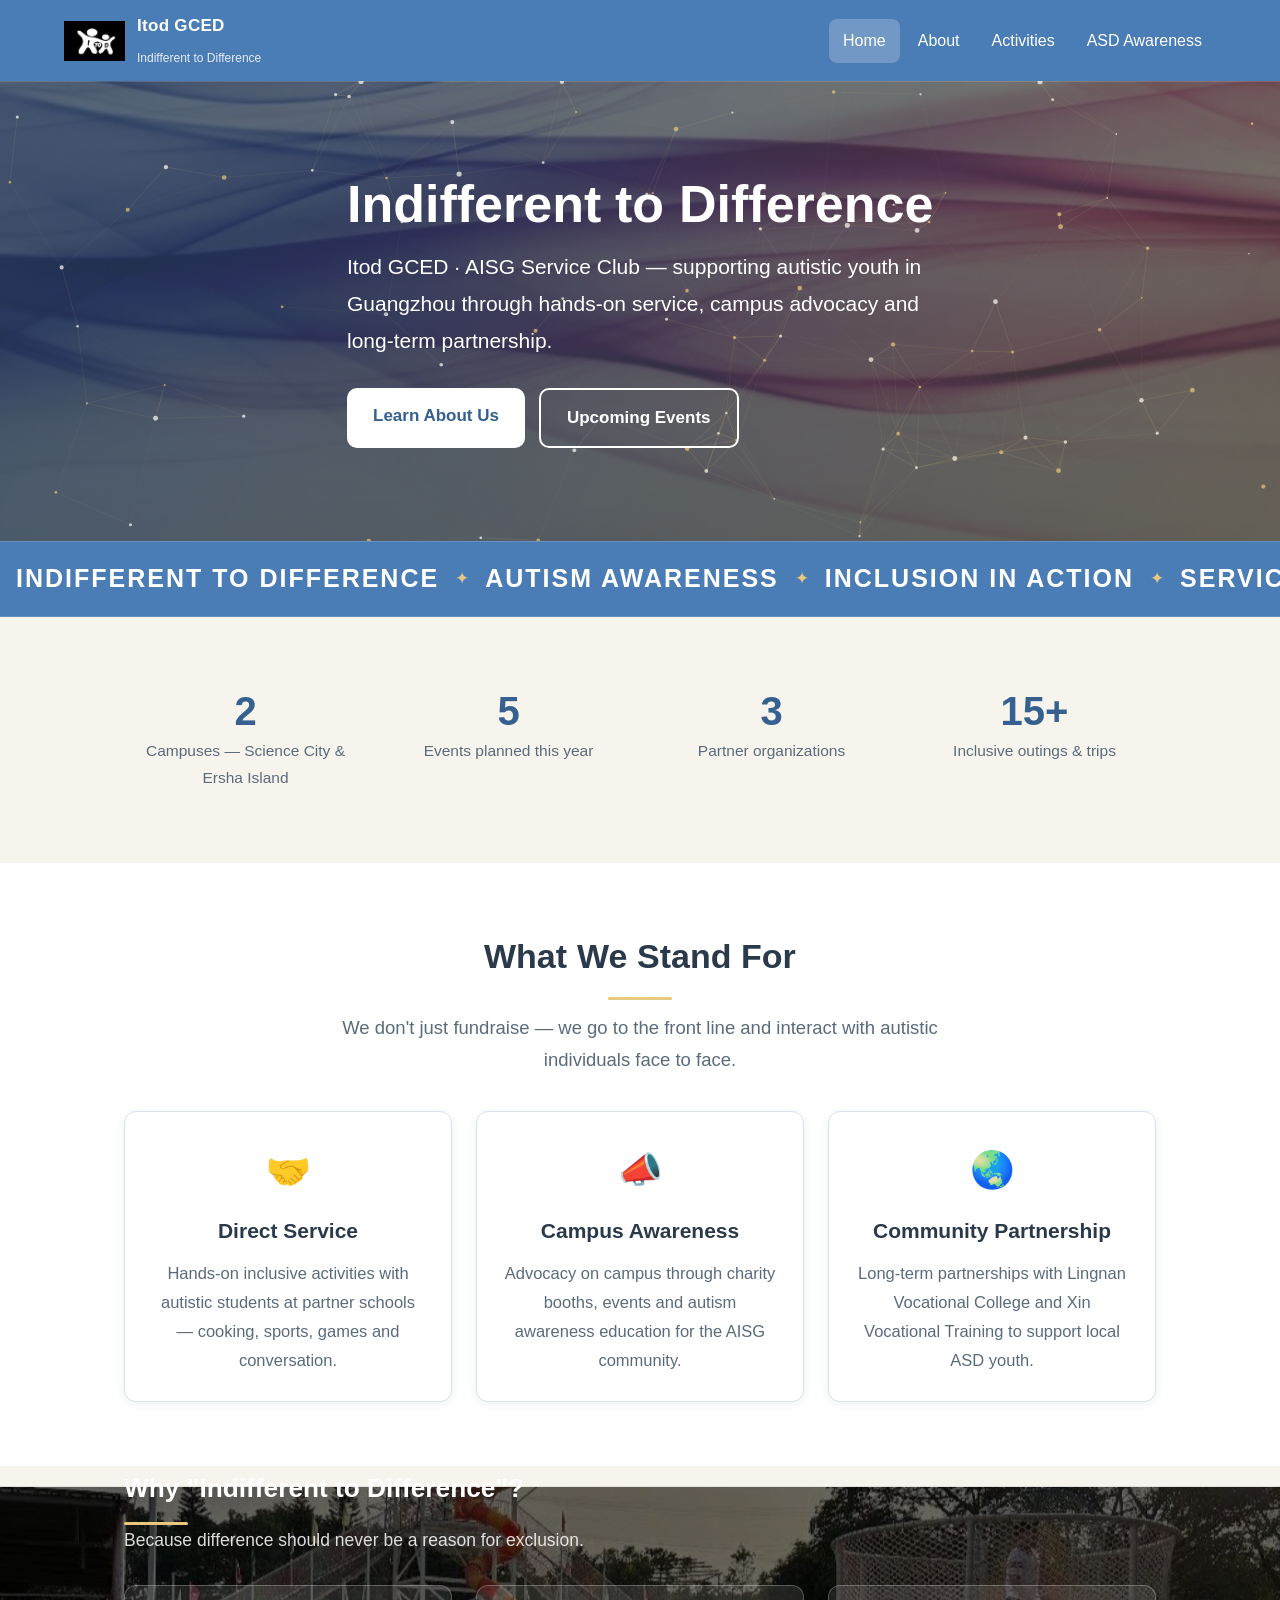
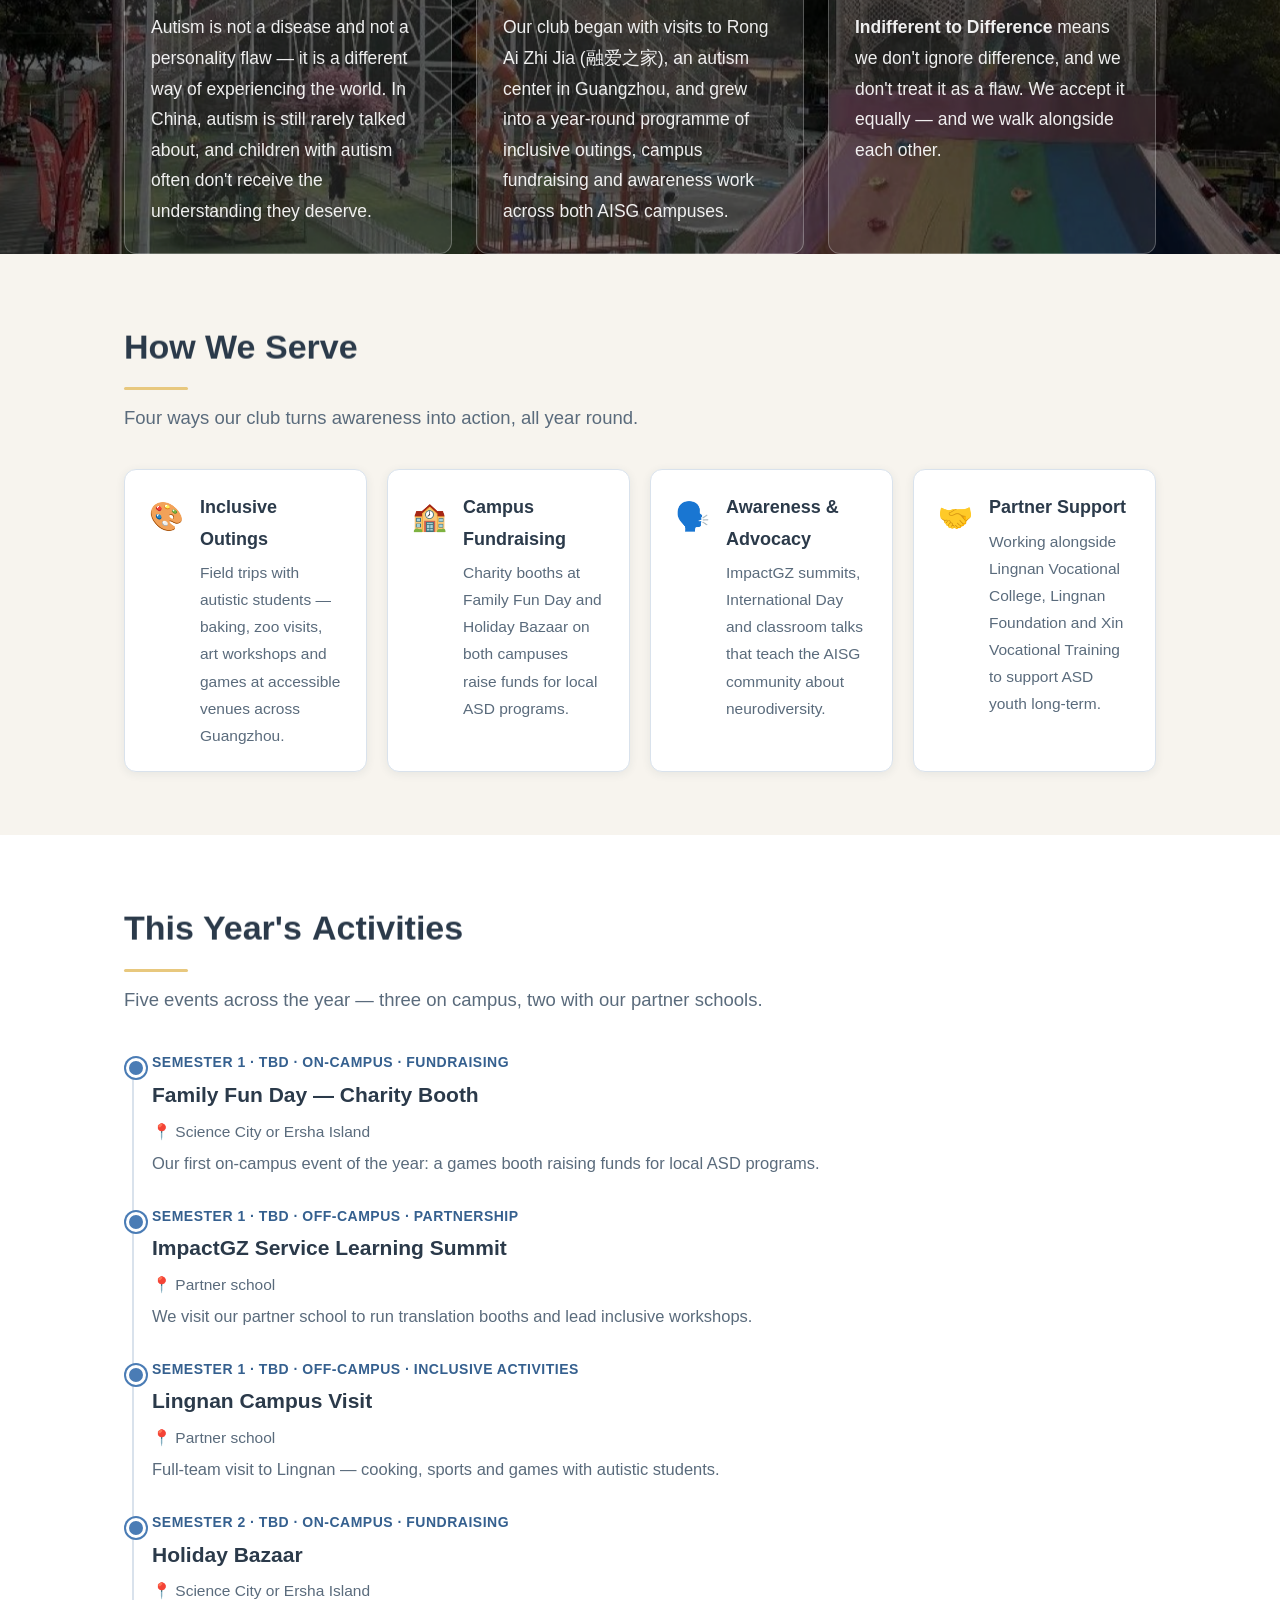
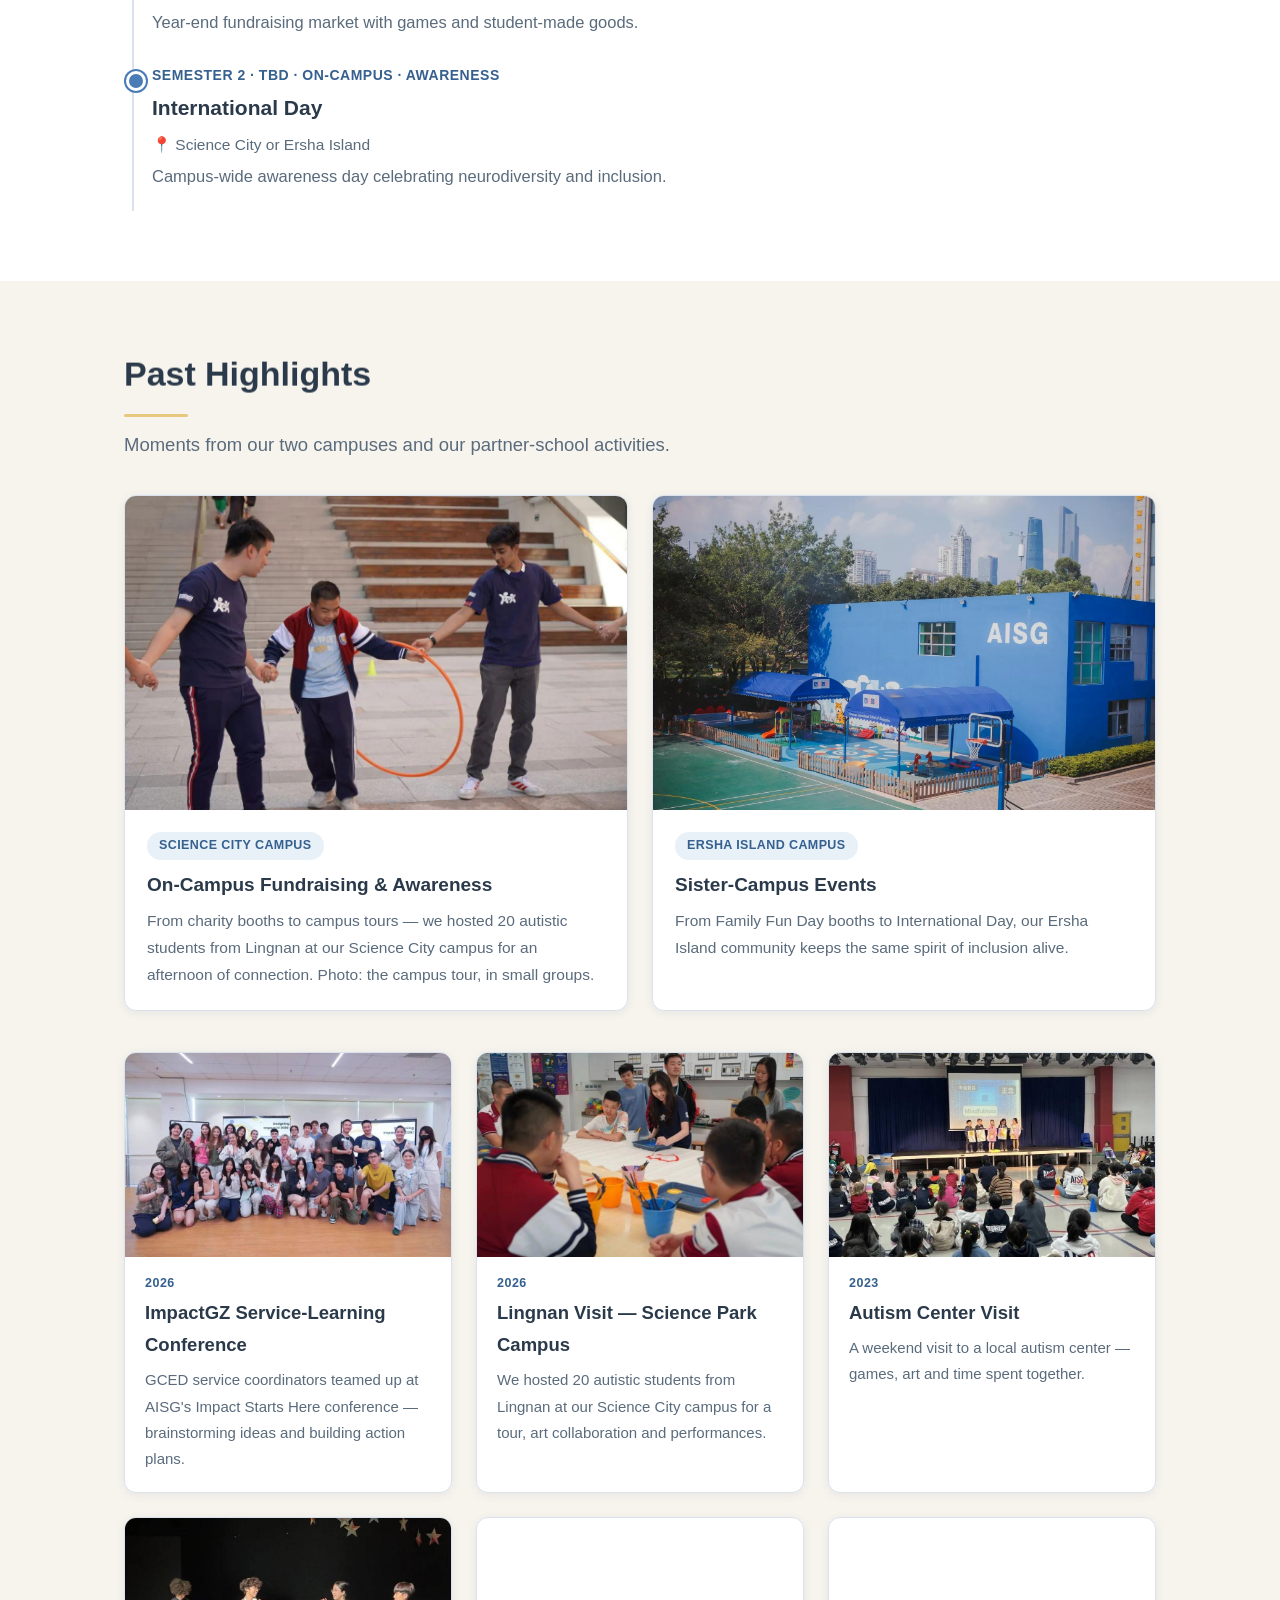
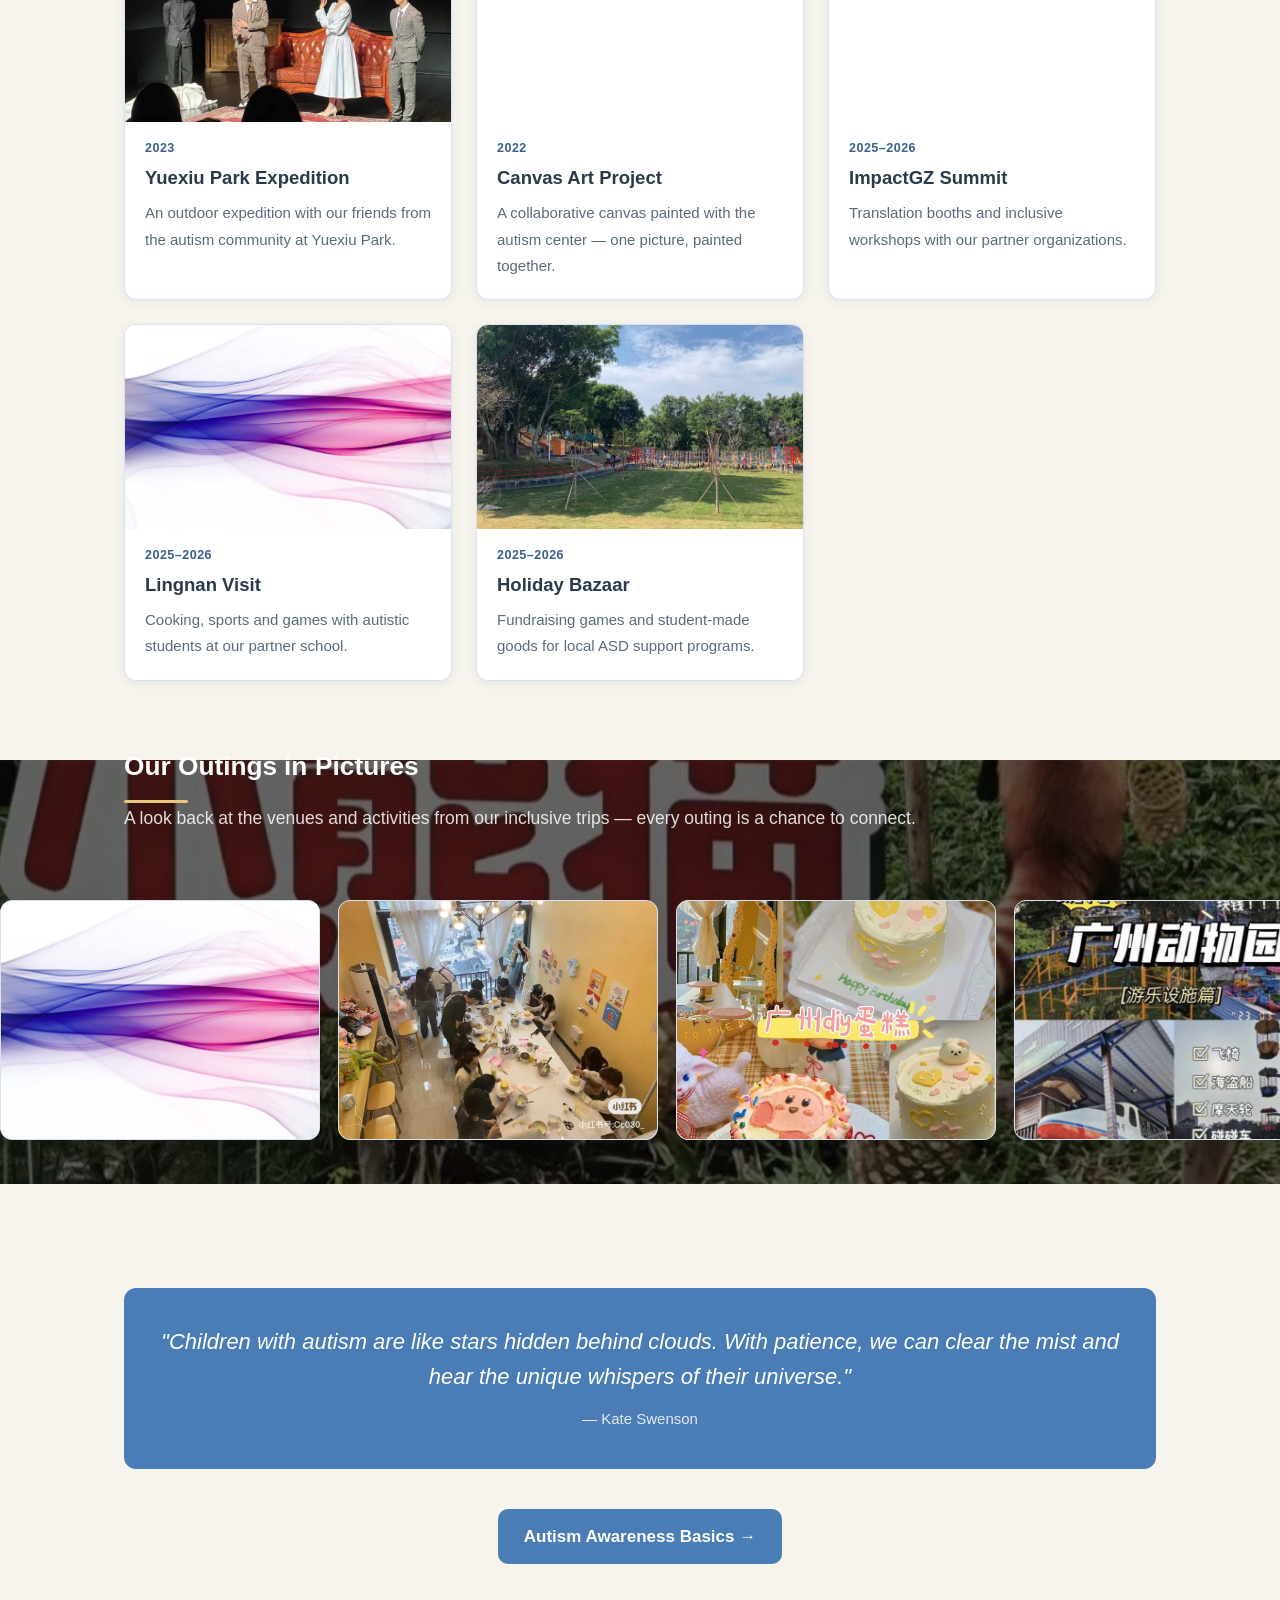
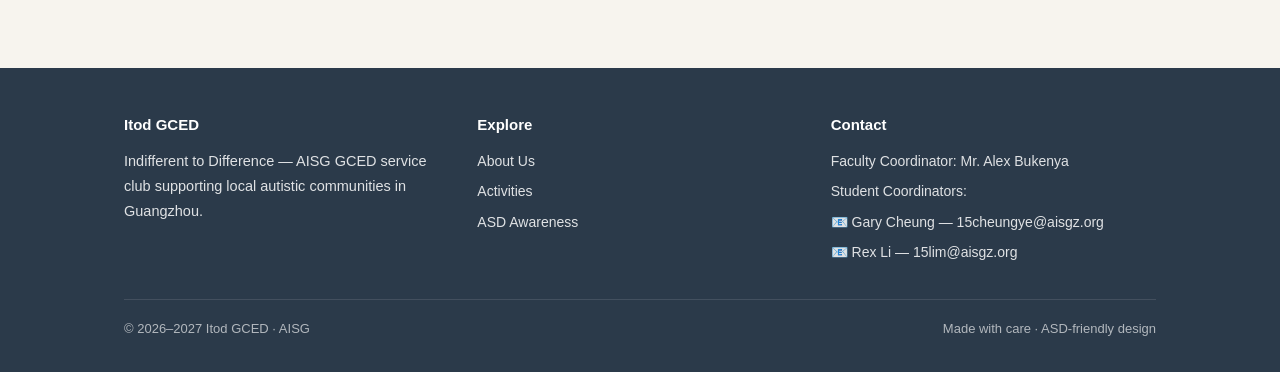
==== commit 4991e5ef: "v1.9: portfolio pack — custom cursor (dot+trailing ring), gallery auto-filmstrip (seamless loop), na" ====
--- a/index.html
+++ b/index.html
@@ -202,7 +202,9 @@
           <h2 class="words-reveal">Our Outings in Pictures</h2>
           <p class="section-intro reveal">A look back at the venues and activities from our inclusive trips — every outing is a chance to connect.</p>
         </div>
-        <div class="gallery reveal" id="photo-gallery">
+      </div>
+      <div class="filmstrip-wrap reveal">
+        <div class="gallery filmstrip" id="photo-gallery">
           <!-- rendered from js/main.js -->
         </div>
       </div>
--- a/css/style.css
+++ b/css/style.css
@@ -761,3 +761,94 @@
 @media (prefers-reduced-motion: reduce) {
   .cursor-glow { display: none; }
 }
+
+/* ============================================
+   v1.9 — portfolio pack (cursor, filmstrip, spotlight)
+   ============================================ */
+
+/* --- Custom cursor (JS adds .custom-cursor to <html>) --- */
+html.custom-cursor, html.custom-cursor * { cursor: none !important; }
+.cursor-dot {
+  position: fixed; left: 0; top: 0;
+  width: 8px; height: 8px;
+  border-radius: 50%;
+  background: var(--gold);
+  z-index: 9999;
+  pointer-events: none;
+  transform: translate(-50%, -50%);
+}
+.cursor-ring {
+  position: fixed; left: 0; top: 0;
+  width: 36px; height: 36px;
+  border-radius: 50%;
+  border: 1.5px solid rgba(232, 200, 126, 0.8);
+  background: rgba(232, 200, 126, 0.06);
+  z-index: 9998;
+  pointer-events: none;
+  transform: translate(-50%, -50%);
+  transition: width 0.25s ease, height 0.25s ease, border-color 0.25s ease, background 0.25s ease;
+}
+.cursor-ring.grow {
+  width: 58px; height: 58px;
+  border-color: var(--blue);
+  background: rgba(232, 200, 126, 0.10);
+}
+
+/* --- Gallery filmstrip (auto-scrolling, seamless loop) --- */
+.filmstrip-wrap {
+  position: relative;
+  z-index: 1;
+  overflow: hidden;
+  padding: 36px 0 44px;
+}
+.filmstrip {
+  display: flex !important;
+  flex-wrap: nowrap !important;
+  gap: 18px;
+  width: max-content;
+  padding-left: 0;
+  animation: filmstrip 110s linear infinite;
+  will-change: transform;
+}
+.filmstrip:hover { animation-play-state: paused; }
+.filmstrip figure {
+  flex: 0 0 320px;
+  aspect-ratio: 4/3;
+}
+.filmstrip figure img {
+  width: 100%;
+  height: 100%;
+  object-fit: cover;
+}
+@keyframes filmstrip { to { transform: translateX(-50%); } }
+
+/* --- Card spotlight (follows mouse via --mx/--my) --- */
+.card, .partner, .team-card, .past-card { position: relative; }
+.card::before, .partner::before, .team-card::before, .past-card::before {
+  content: "";
+  position: absolute;
+  inset: 0;
+  border-radius: inherit;
+  pointer-events: none;
+  z-index: 0;
+  background: radial-gradient(260px circle at var(--mx, 50%) var(--my, 50%),
+    rgba(232, 200, 126, 0.16), transparent 65%);
+  opacity: 0;
+  transition: opacity 0.3s ease;
+}
+.card:hover::before, .partner:hover::before, .team-card:hover::before, .past-card:hover::before {
+  opacity: 1;
+}
+.card > *, .partner > *, .team-card > *, .past-card > * { position: relative; z-index: 1; }
+
+/* --- Reduced motion fallbacks --- */
+@media (prefers-reduced-motion: reduce) {
+  .cursor-ring { display: none; }
+  .cursor-dot { width: 10px; height: 10px; }
+  .filmstrip {
+    animation: none !important;
+    flex-wrap: wrap !important;
+    width: auto !important;
+  }
+  .filmstrip figure { flex: 1 1 300px; max-width: 360px; }
+}
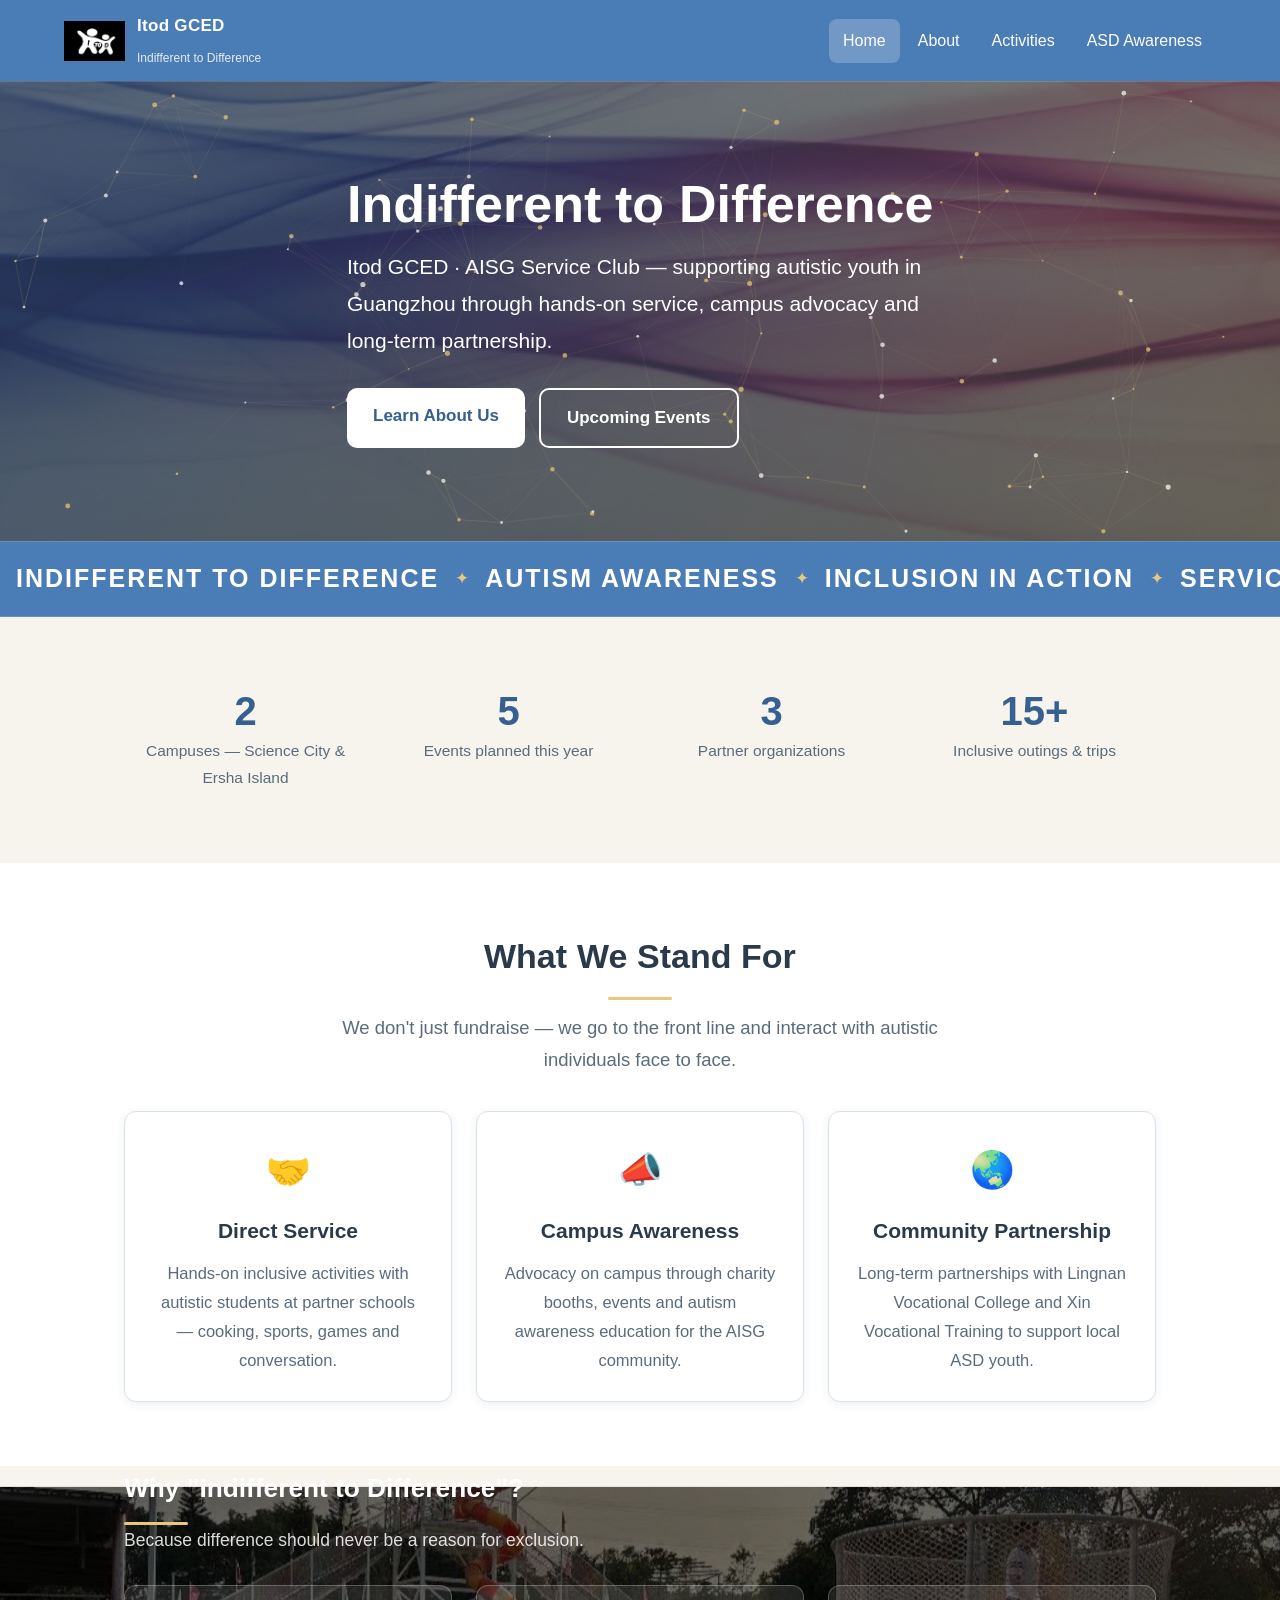
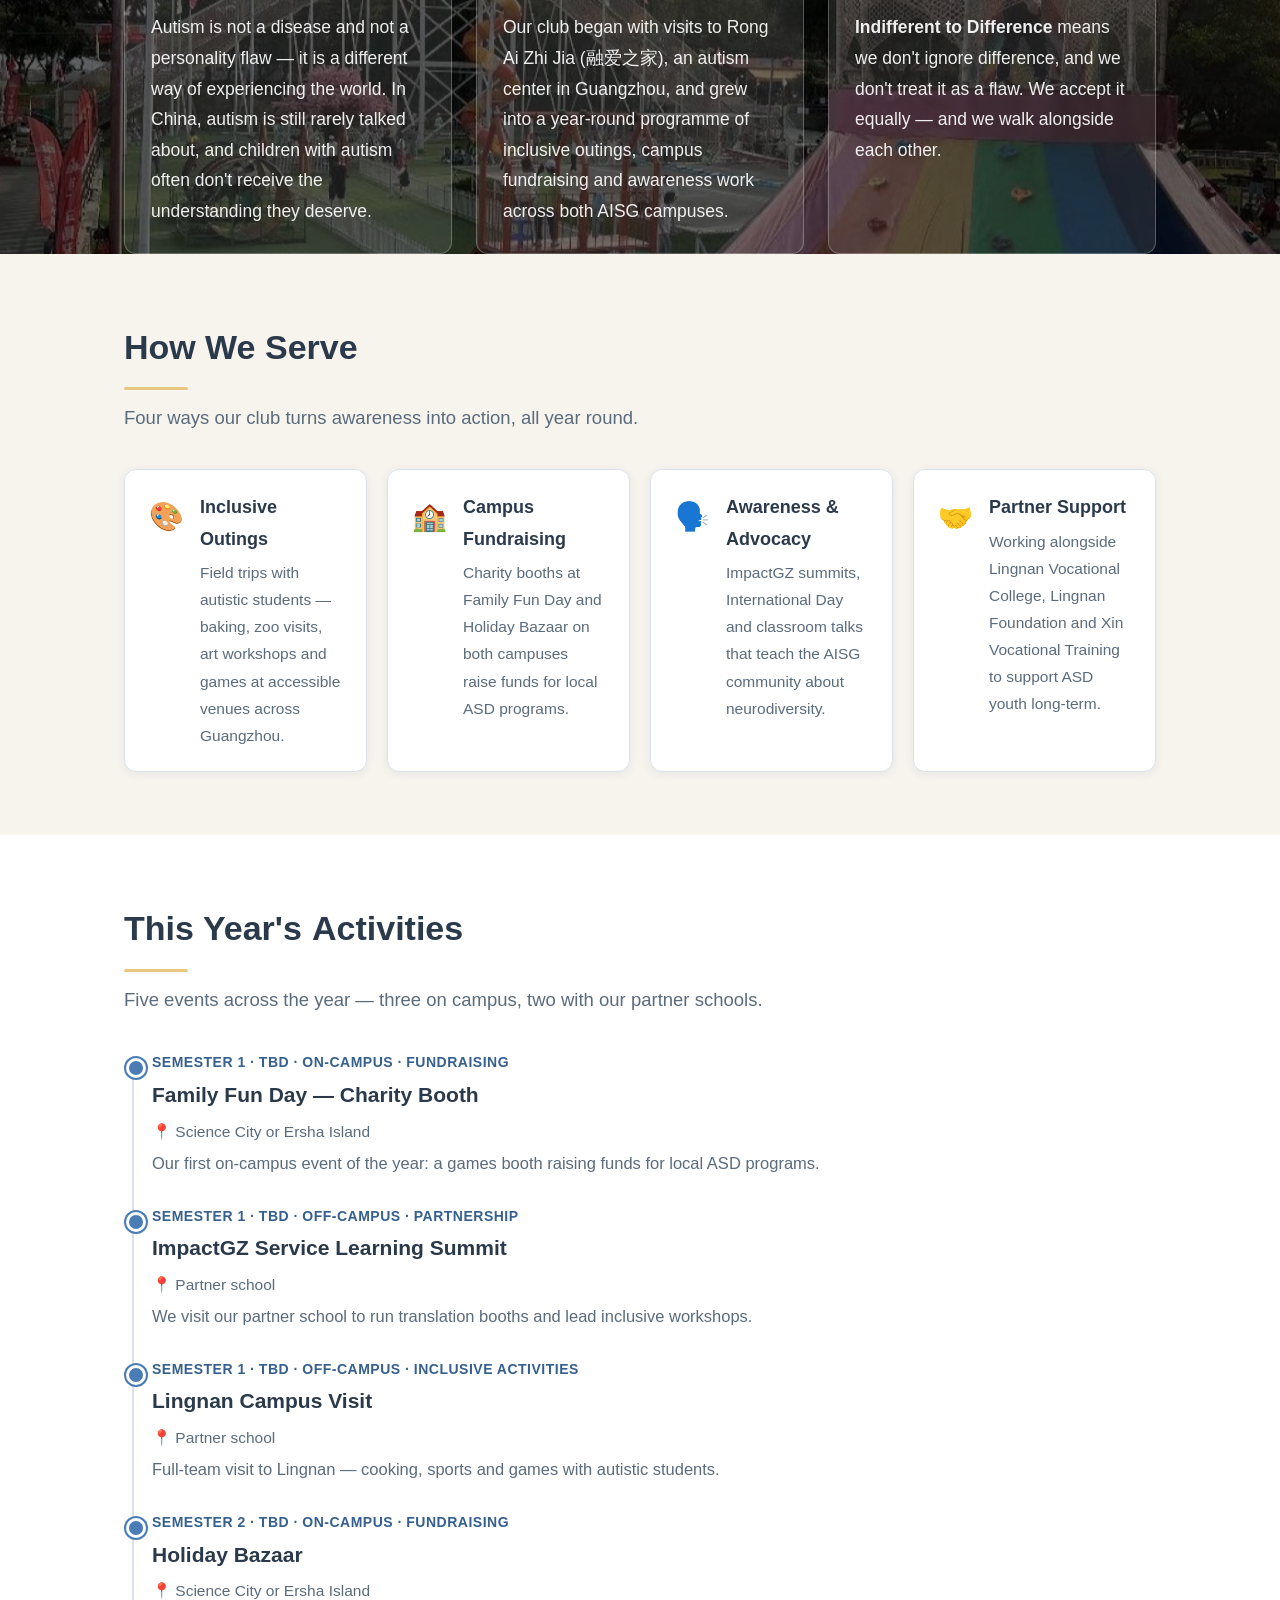
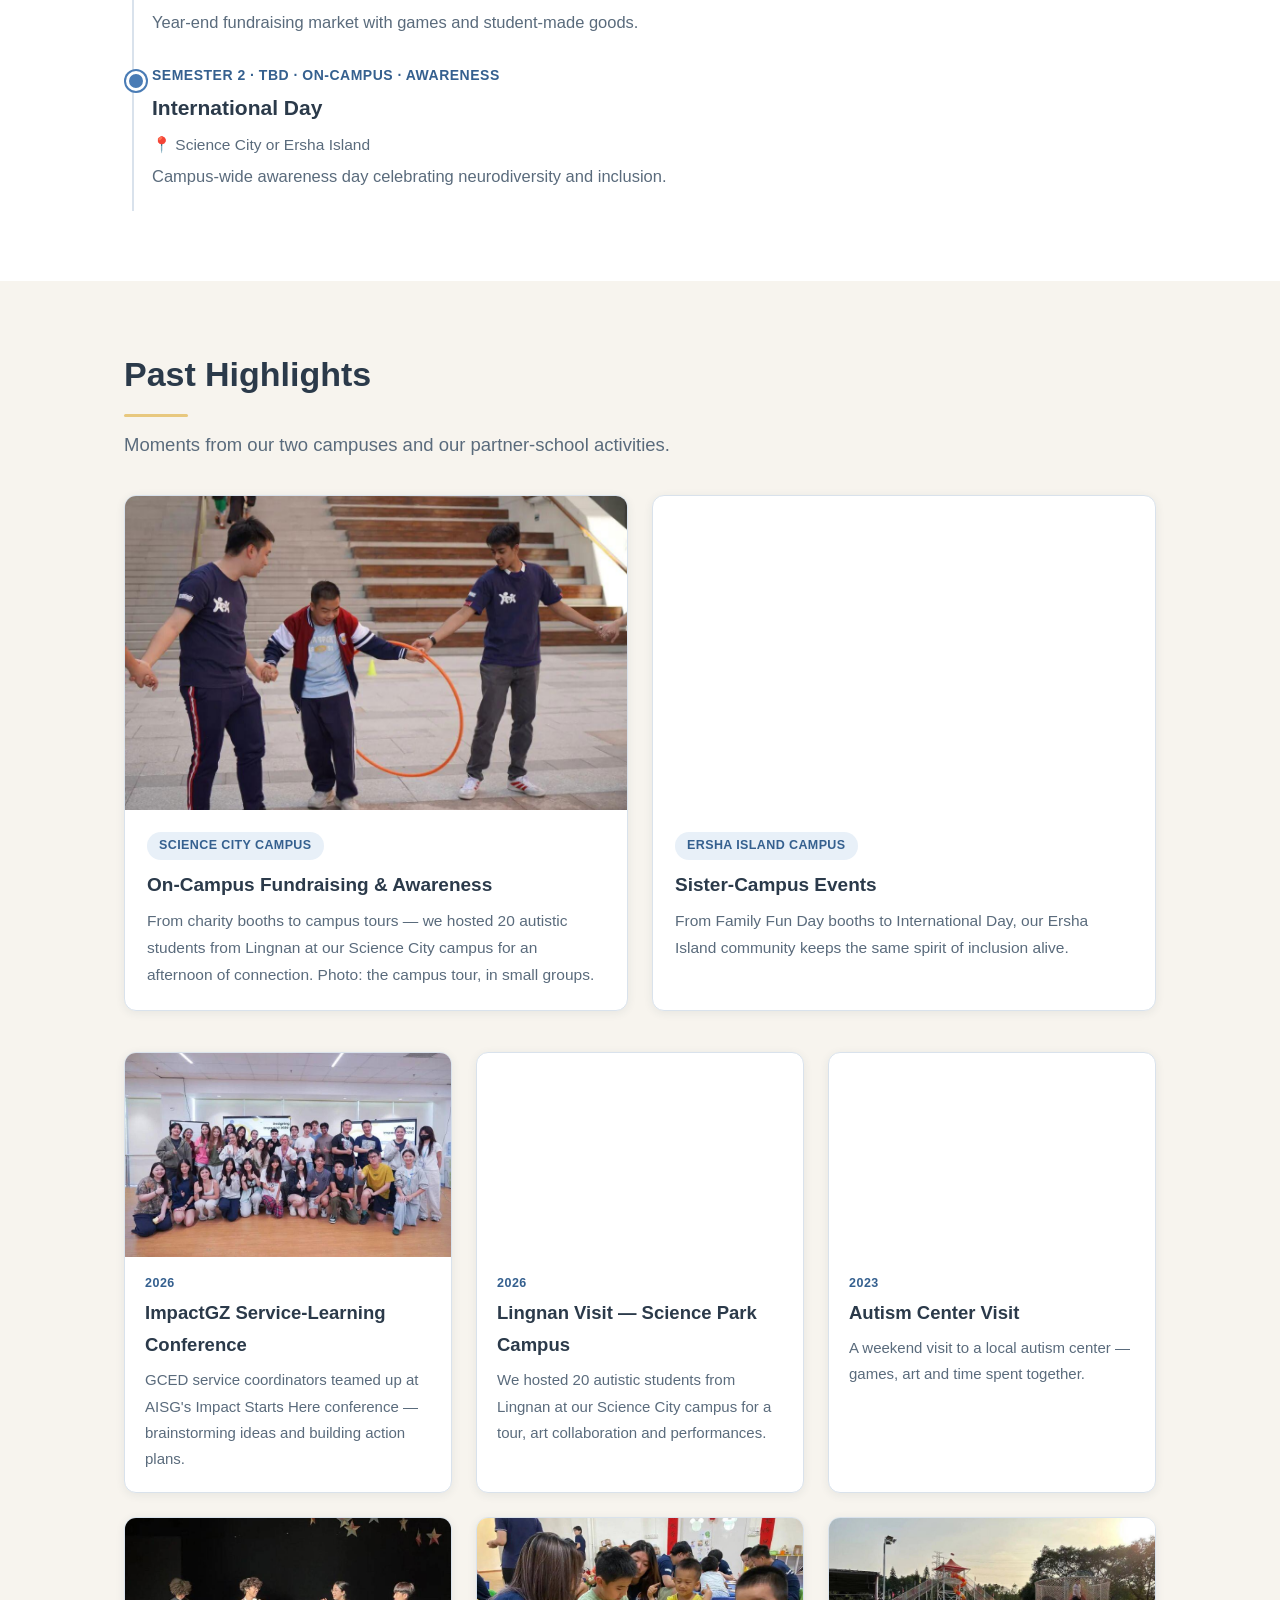
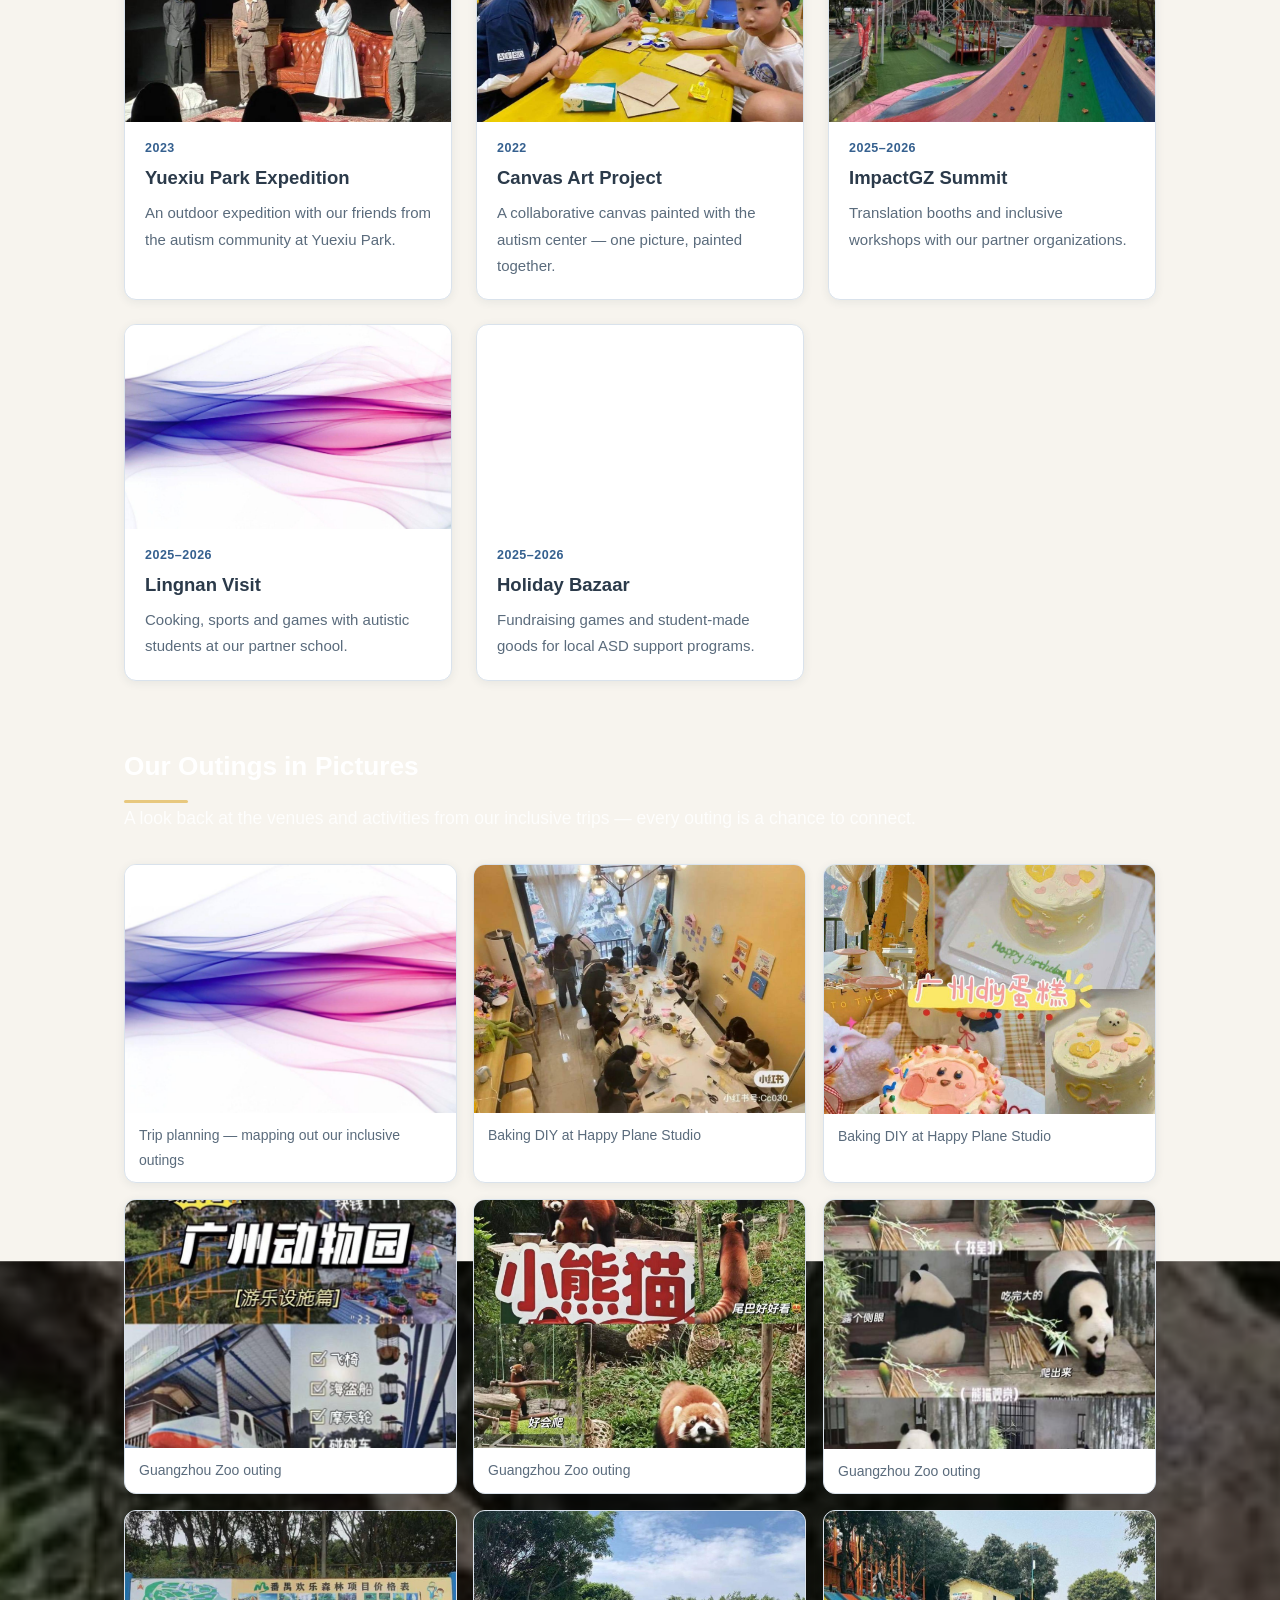
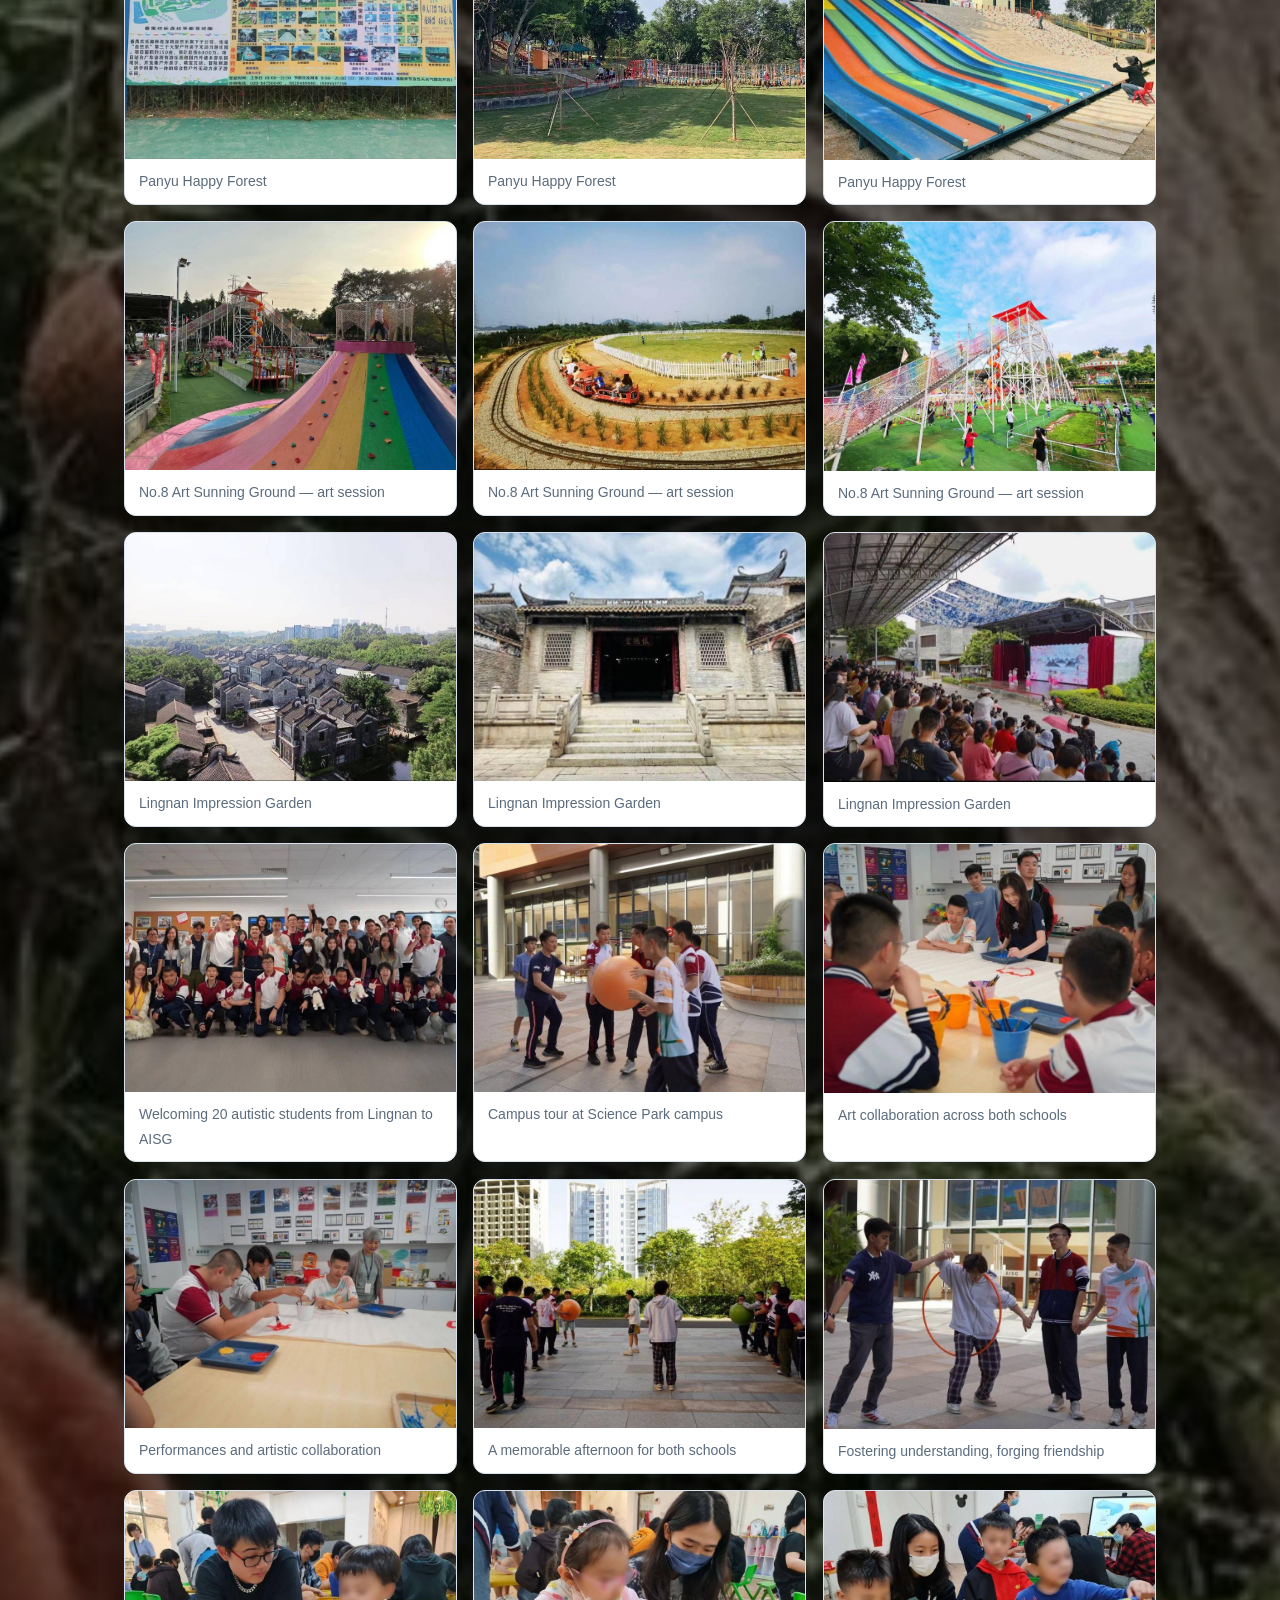
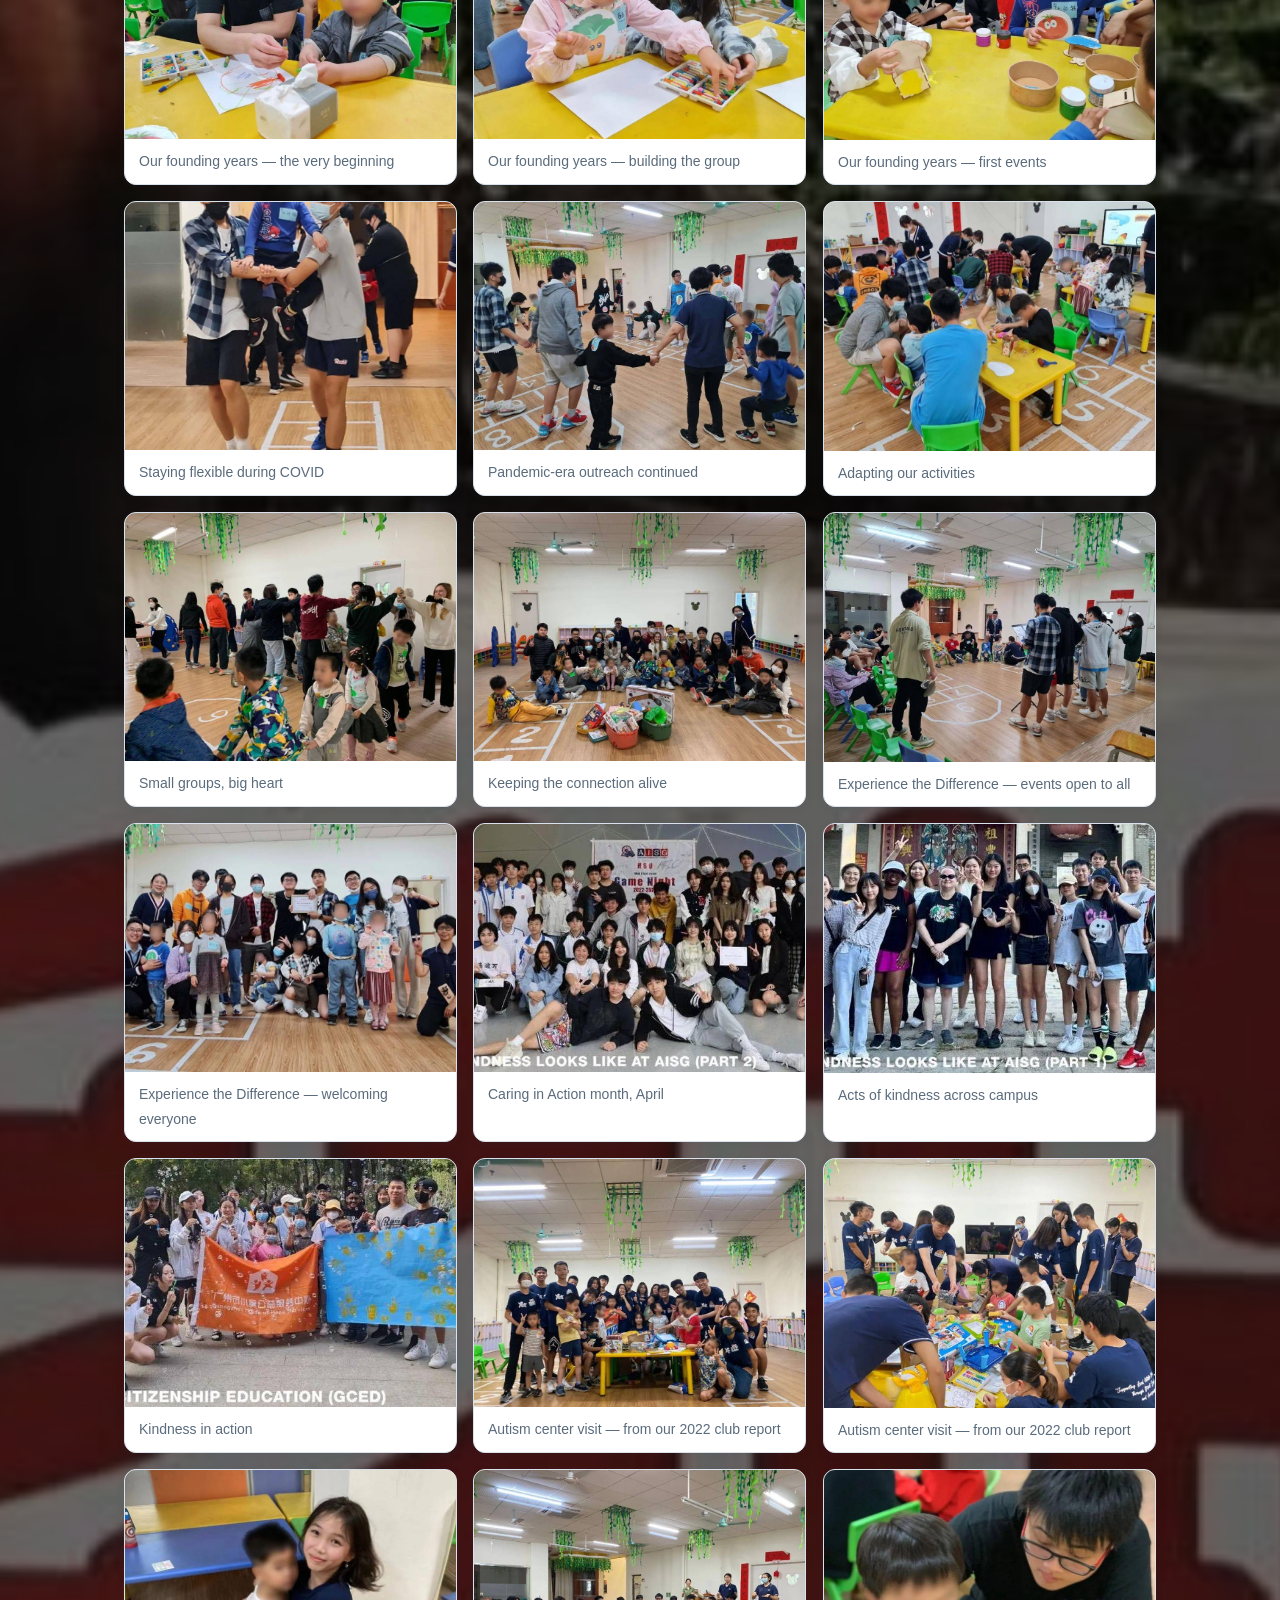
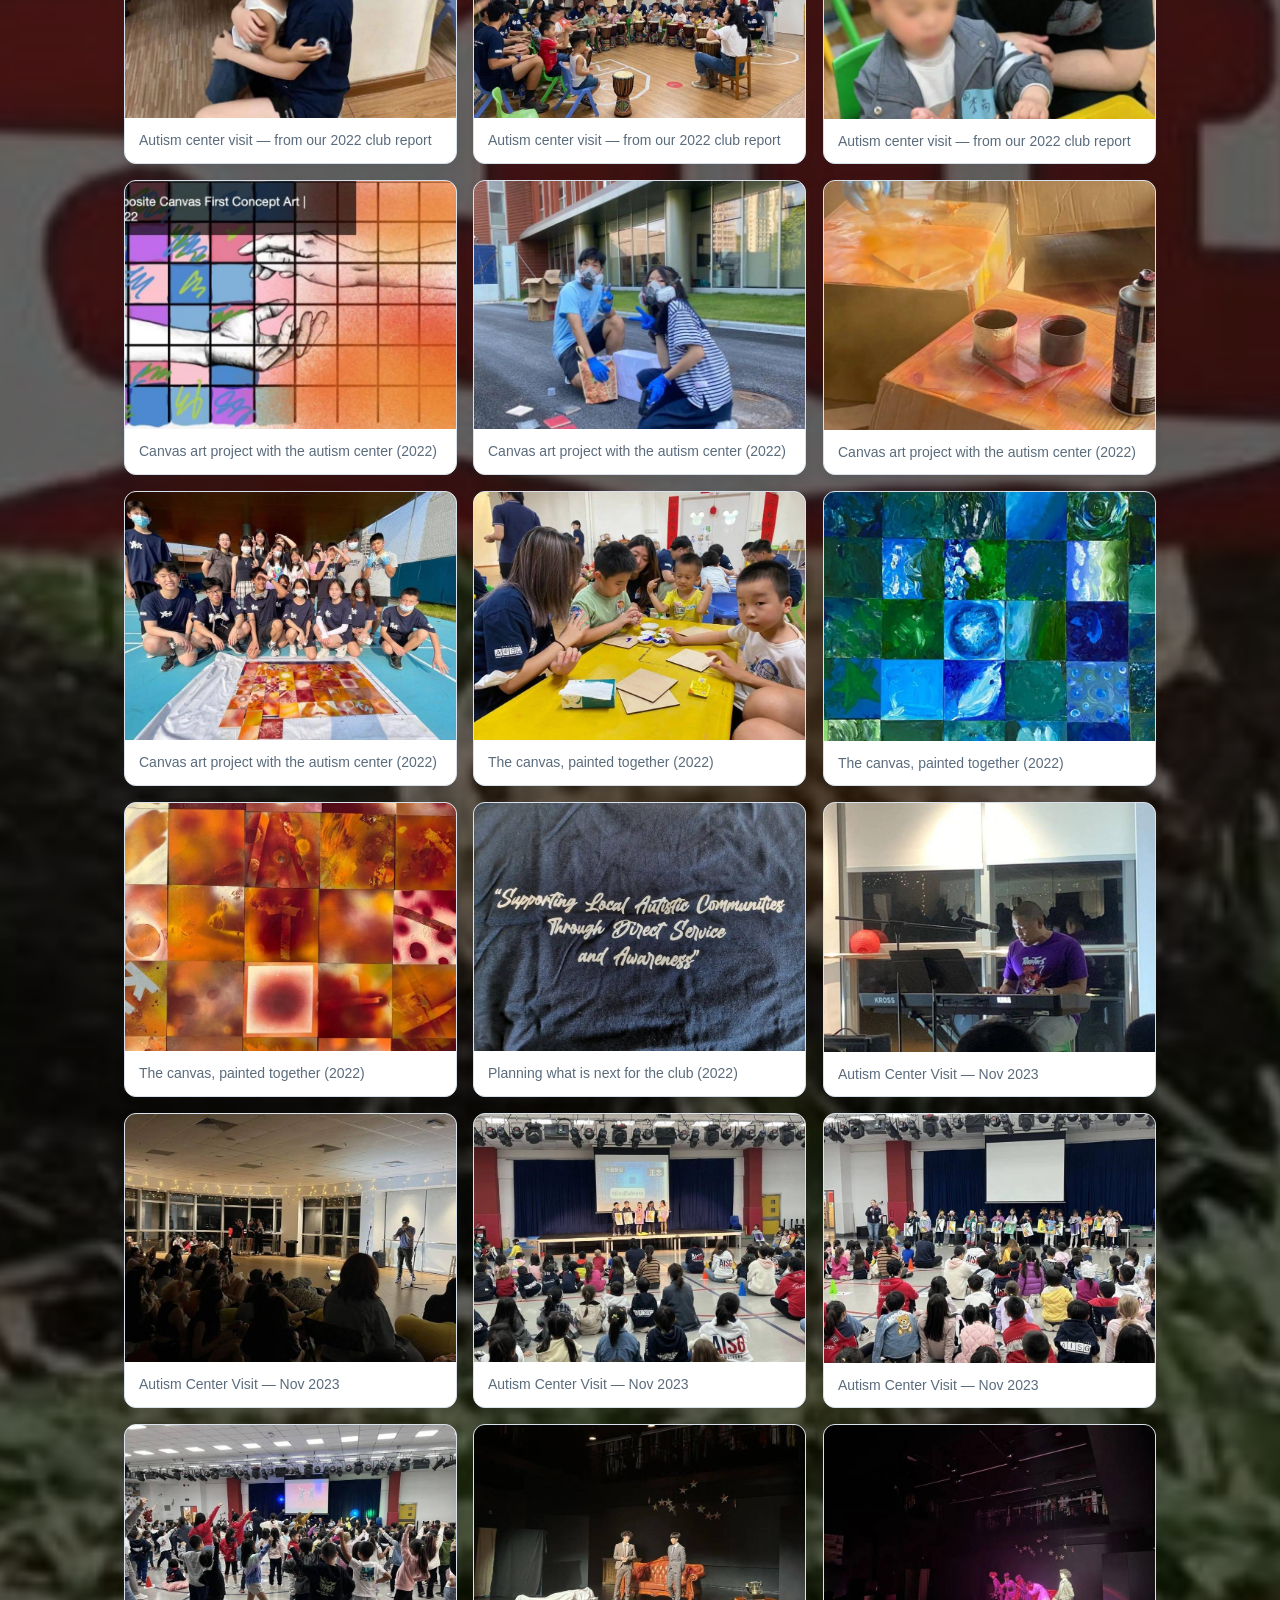
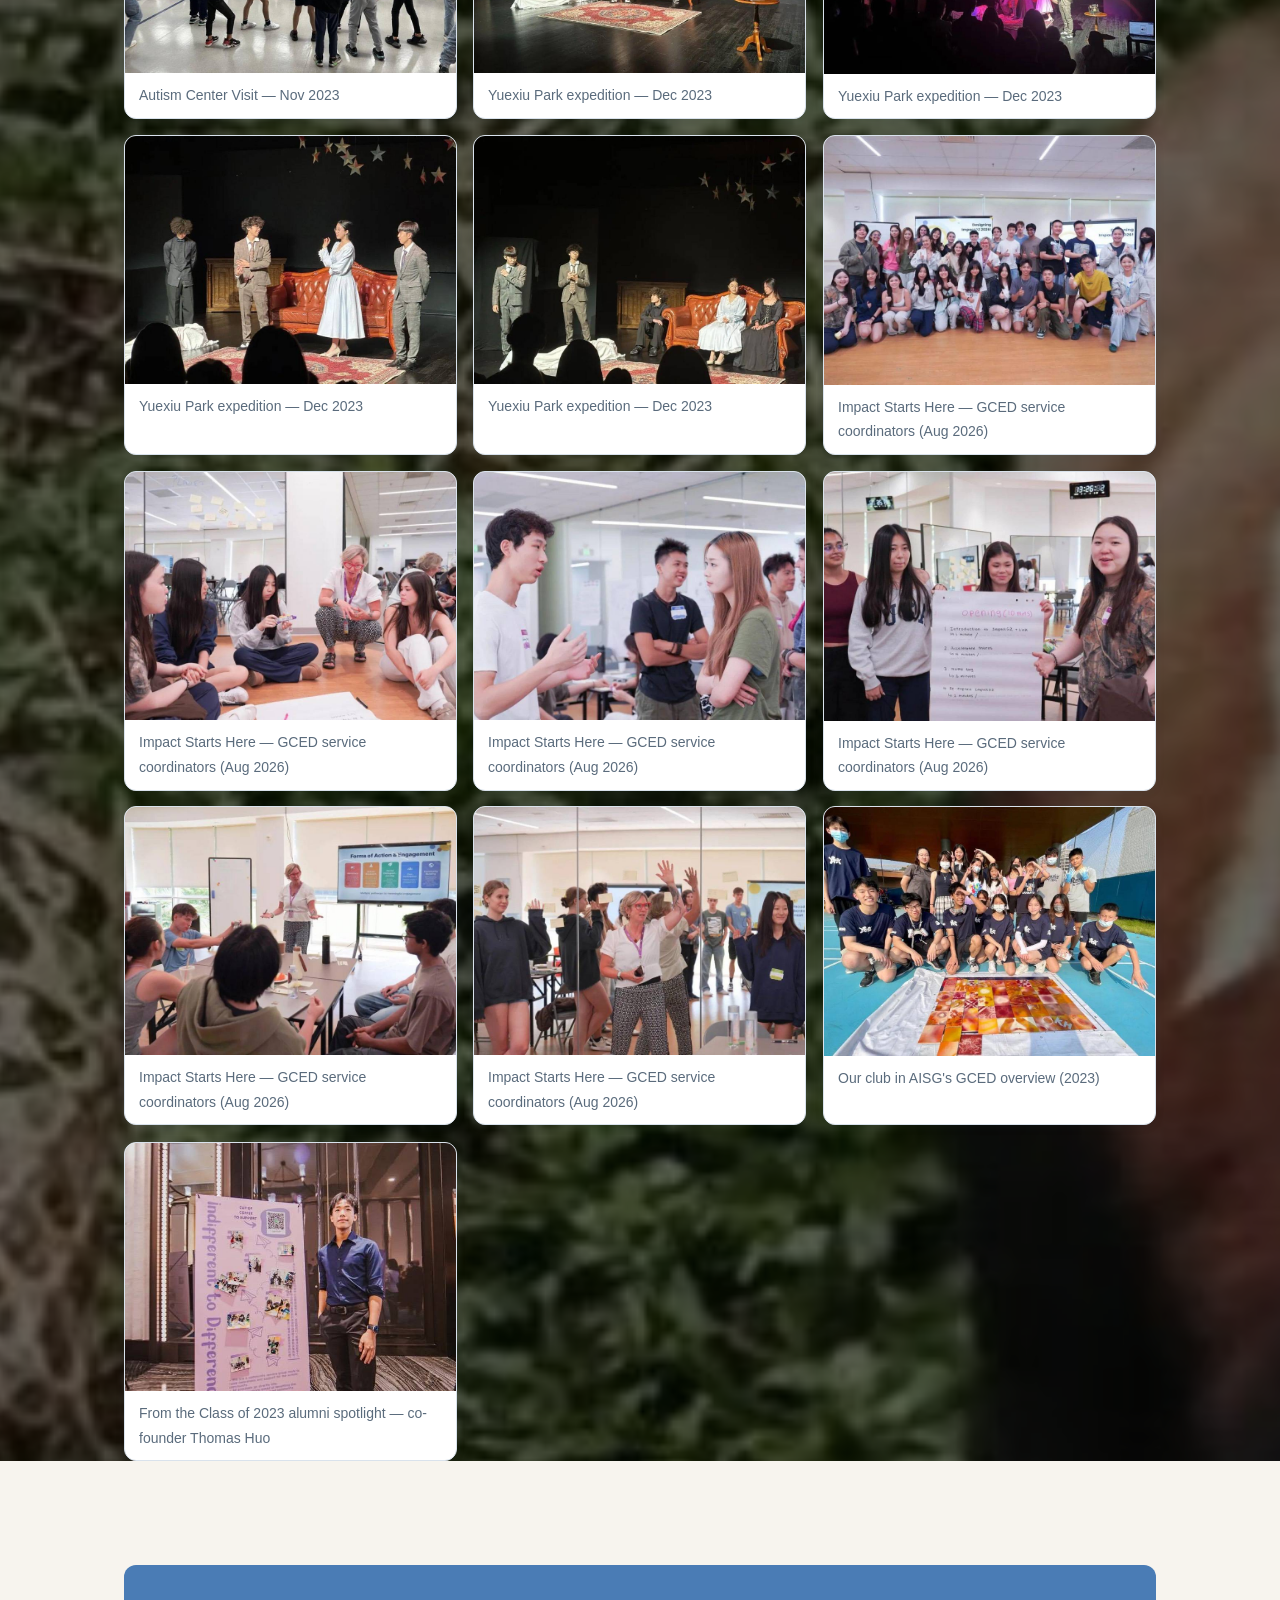
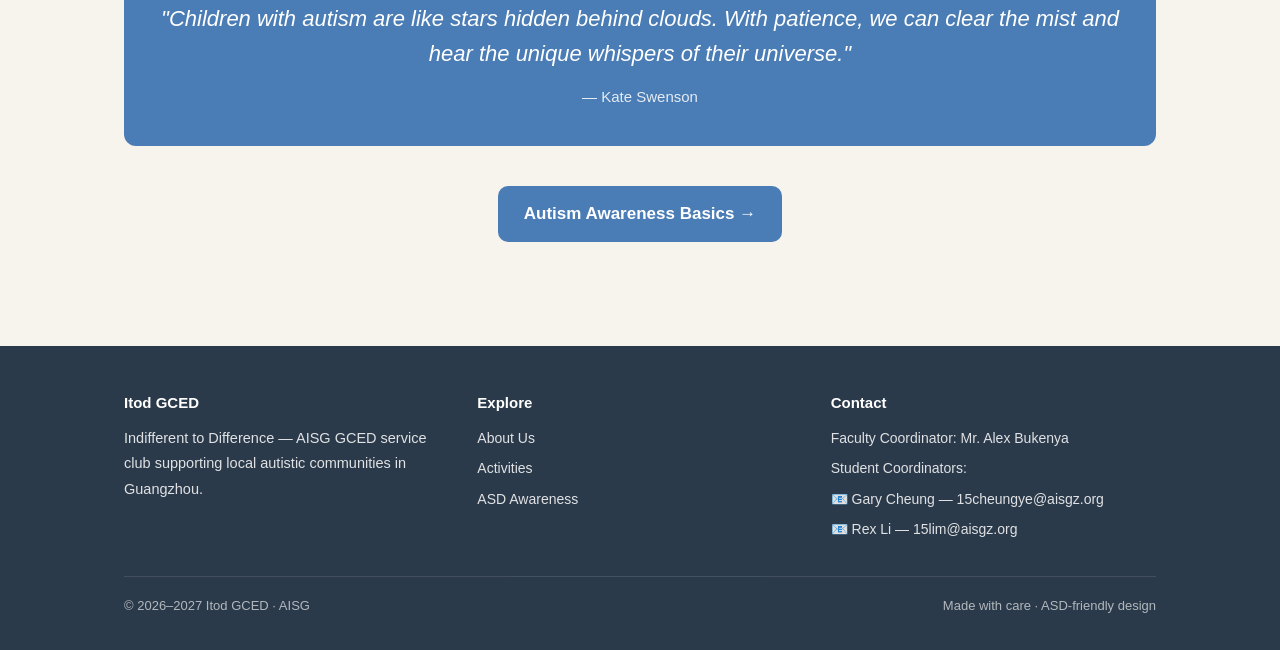
==== commit 7d535800: "restore v1.8 (revert v1.9 portfolio pack: custom cursor/filmstrip/scramble/spotlight)" ====
--- a/index.html
+++ b/index.html
@@ -202,9 +202,7 @@
           <h2 class="words-reveal">Our Outings in Pictures</h2>
           <p class="section-intro reveal">A look back at the venues and activities from our inclusive trips — every outing is a chance to connect.</p>
         </div>
-      </div>
-      <div class="filmstrip-wrap reveal">
-        <div class="gallery filmstrip" id="photo-gallery">
+        <div class="gallery reveal" id="photo-gallery">
           <!-- rendered from js/main.js -->
         </div>
       </div>
--- a/css/style.css
+++ b/css/style.css
@@ -761,94 +761,3 @@
 @media (prefers-reduced-motion: reduce) {
   .cursor-glow { display: none; }
 }
-
-/* ============================================
-   v1.9 — portfolio pack (cursor, filmstrip, spotlight)
-   ============================================ */
-
-/* --- Custom cursor (JS adds .custom-cursor to <html>) --- */
-html.custom-cursor, html.custom-cursor * { cursor: none !important; }
-.cursor-dot {
-  position: fixed; left: 0; top: 0;
-  width: 8px; height: 8px;
-  border-radius: 50%;
-  background: var(--gold);
-  z-index: 9999;
-  pointer-events: none;
-  transform: translate(-50%, -50%);
-}
-.cursor-ring {
-  position: fixed; left: 0; top: 0;
-  width: 36px; height: 36px;
-  border-radius: 50%;
-  border: 1.5px solid rgba(232, 200, 126, 0.8);
-  background: rgba(232, 200, 126, 0.06);
-  z-index: 9998;
-  pointer-events: none;
-  transform: translate(-50%, -50%);
-  transition: width 0.25s ease, height 0.25s ease, border-color 0.25s ease, background 0.25s ease;
-}
-.cursor-ring.grow {
-  width: 58px; height: 58px;
-  border-color: var(--blue);
-  background: rgba(232, 200, 126, 0.10);
-}
-
-/* --- Gallery filmstrip (auto-scrolling, seamless loop) --- */
-.filmstrip-wrap {
-  position: relative;
-  z-index: 1;
-  overflow: hidden;
-  padding: 36px 0 44px;
-}
-.filmstrip {
-  display: flex !important;
-  flex-wrap: nowrap !important;
-  gap: 18px;
-  width: max-content;
-  padding-left: 0;
-  animation: filmstrip 110s linear infinite;
-  will-change: transform;
-}
-.filmstrip:hover { animation-play-state: paused; }
-.filmstrip figure {
-  flex: 0 0 320px;
-  aspect-ratio: 4/3;
-}
-.filmstrip figure img {
-  width: 100%;
-  height: 100%;
-  object-fit: cover;
-}
-@keyframes filmstrip { to { transform: translateX(-50%); } }
-
-/* --- Card spotlight (follows mouse via --mx/--my) --- */
-.card, .partner, .team-card, .past-card { position: relative; }
-.card::before, .partner::before, .team-card::before, .past-card::before {
-  content: "";
-  position: absolute;
-  inset: 0;
-  border-radius: inherit;
-  pointer-events: none;
-  z-index: 0;
-  background: radial-gradient(260px circle at var(--mx, 50%) var(--my, 50%),
-    rgba(232, 200, 126, 0.16), transparent 65%);
-  opacity: 0;
-  transition: opacity 0.3s ease;
-}
-.card:hover::before, .partner:hover::before, .team-card:hover::before, .past-card:hover::before {
-  opacity: 1;
-}
-.card > *, .partner > *, .team-card > *, .past-card > * { position: relative; z-index: 1; }
-
-/* --- Reduced motion fallbacks --- */
-@media (prefers-reduced-motion: reduce) {
-  .cursor-ring { display: none; }
-  .cursor-dot { width: 10px; height: 10px; }
-  .filmstrip {
-    animation: none !important;
-    flex-wrap: wrap !important;
-    width: auto !important;
-  }
-  .filmstrip figure { flex: 1 1 300px; max-width: 360px; }
-}
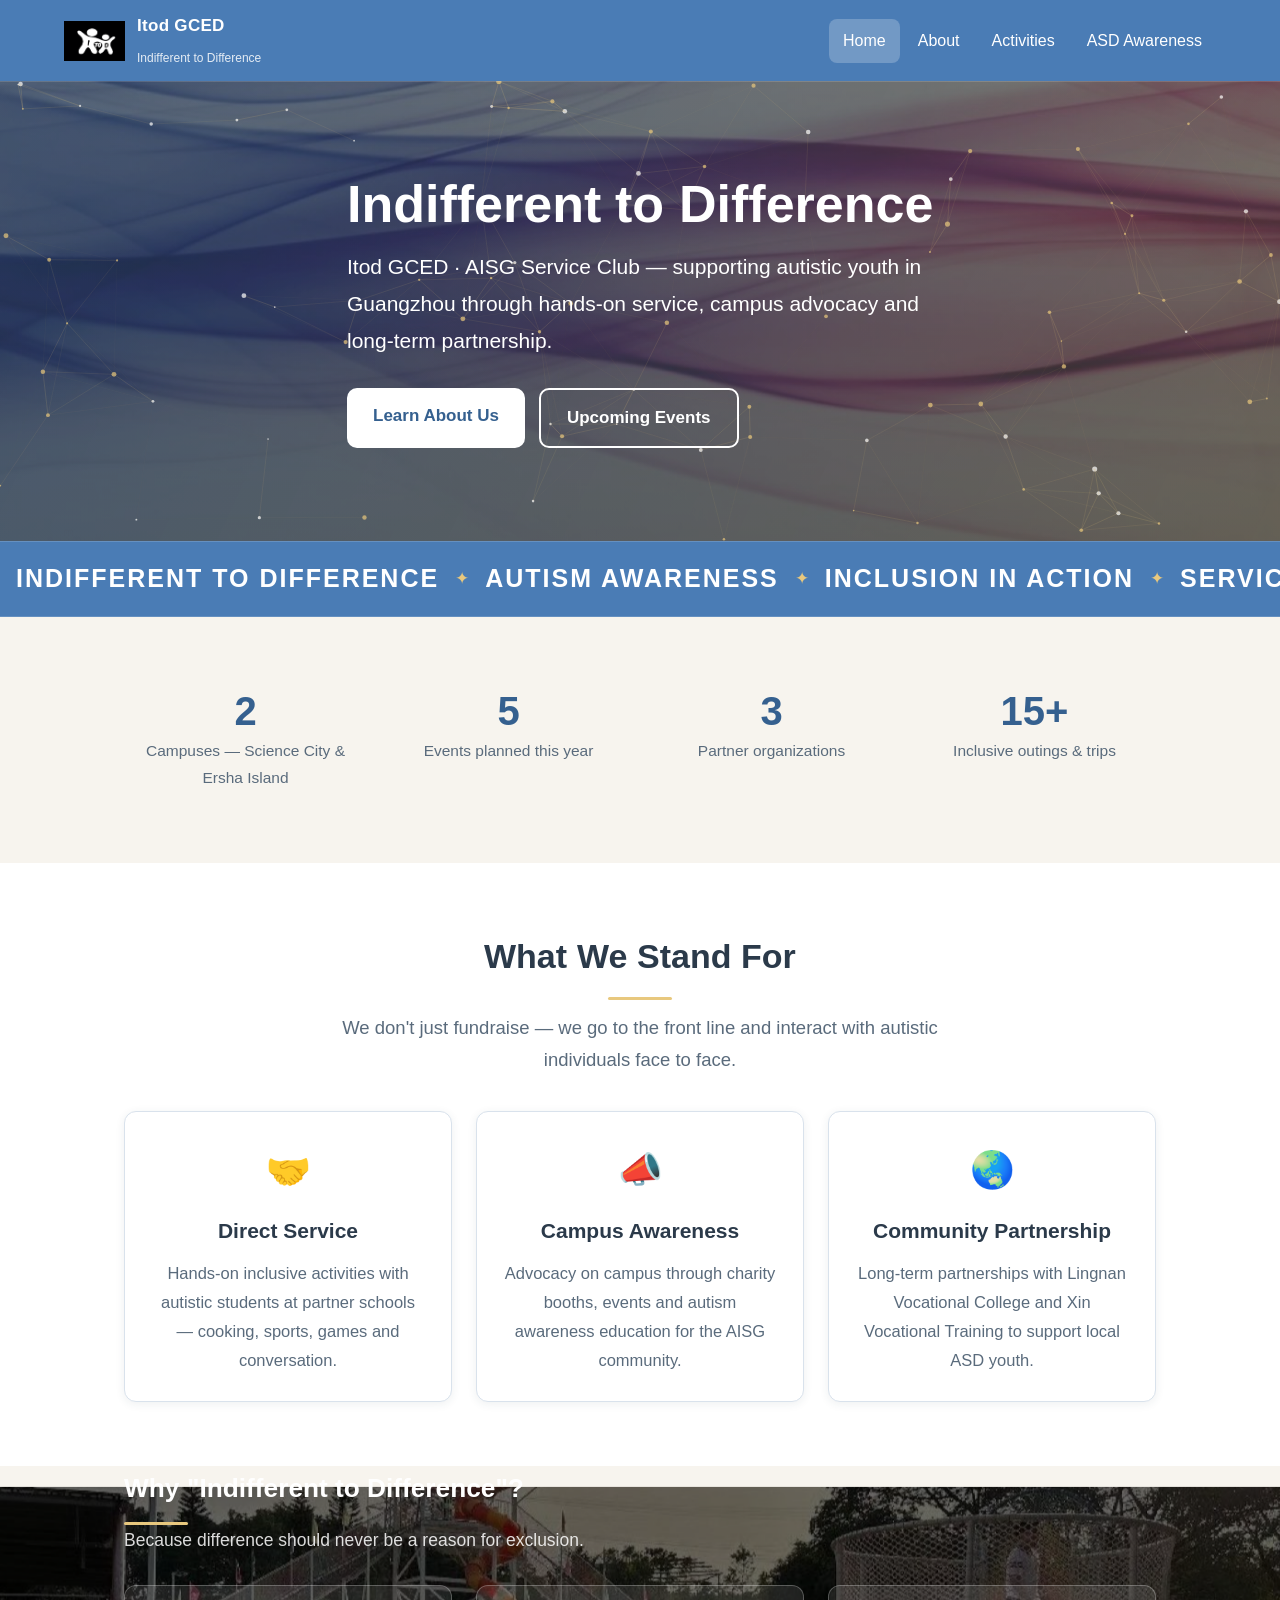
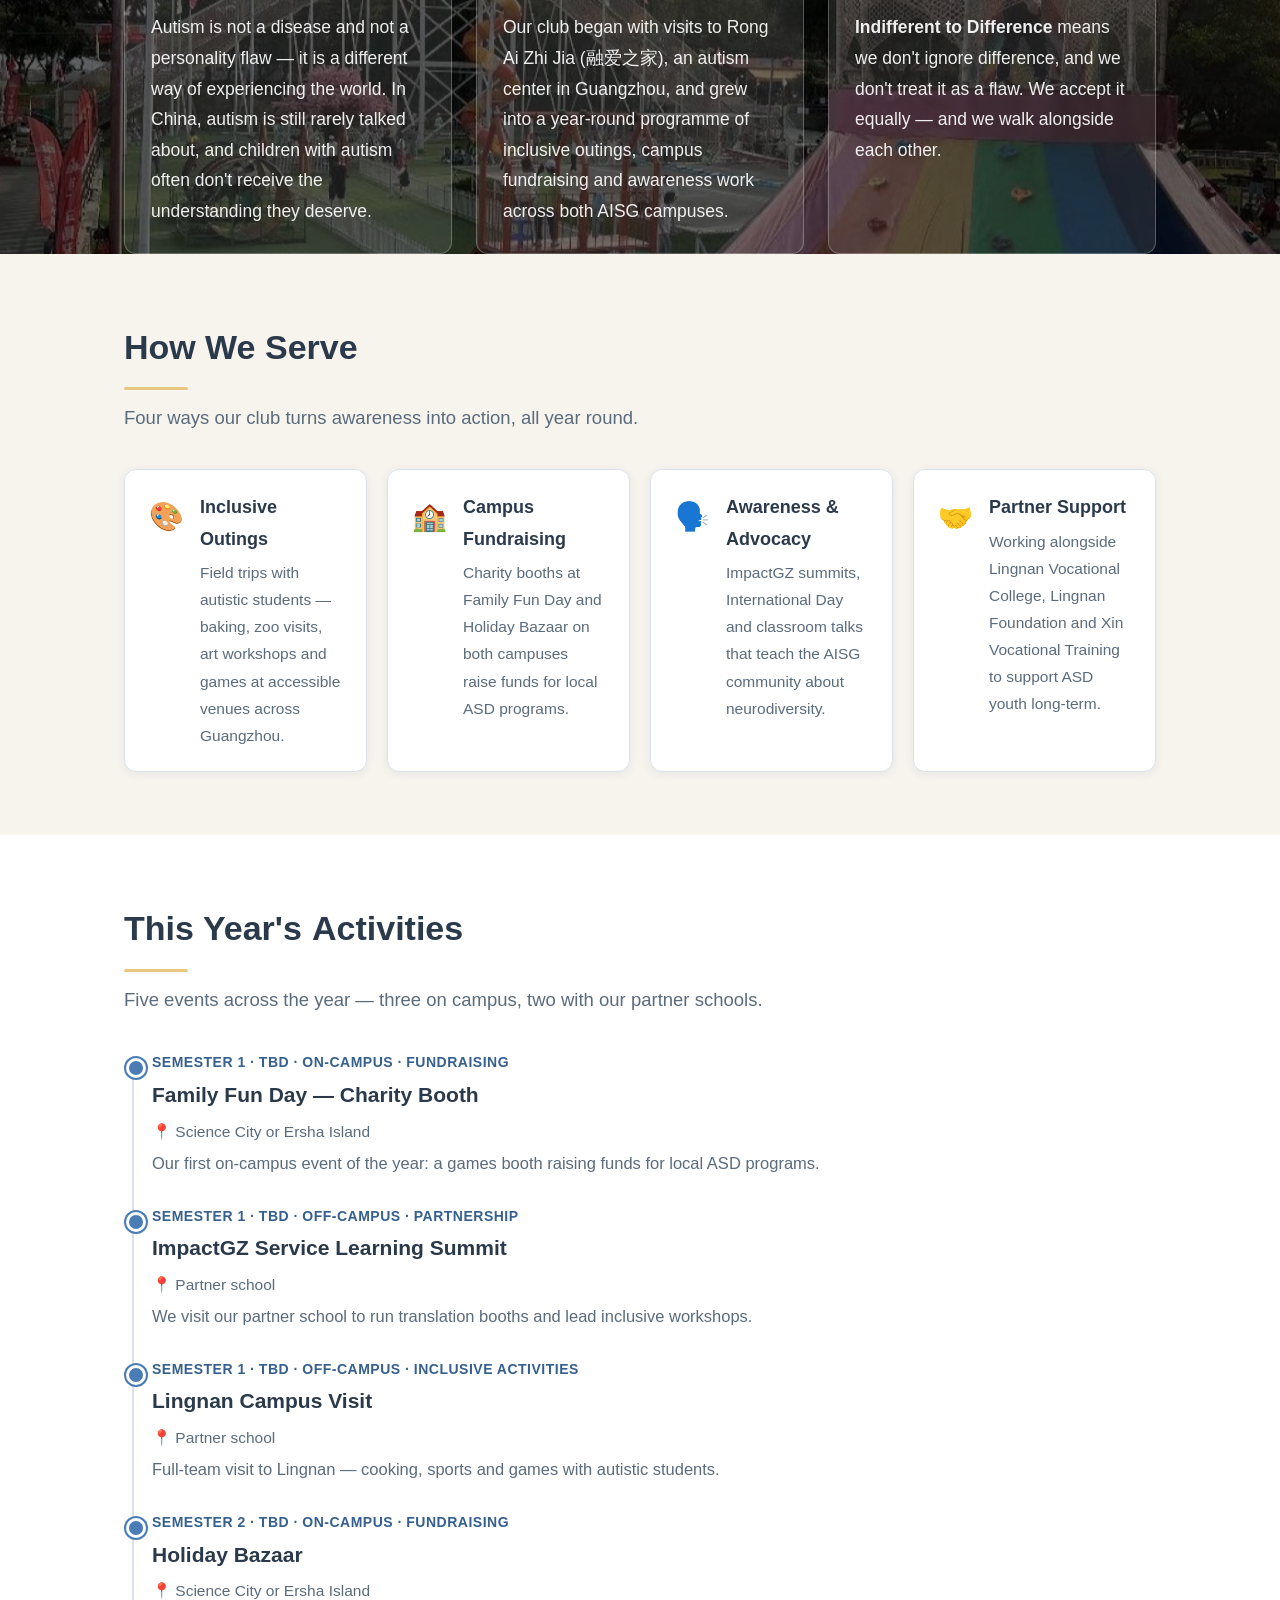
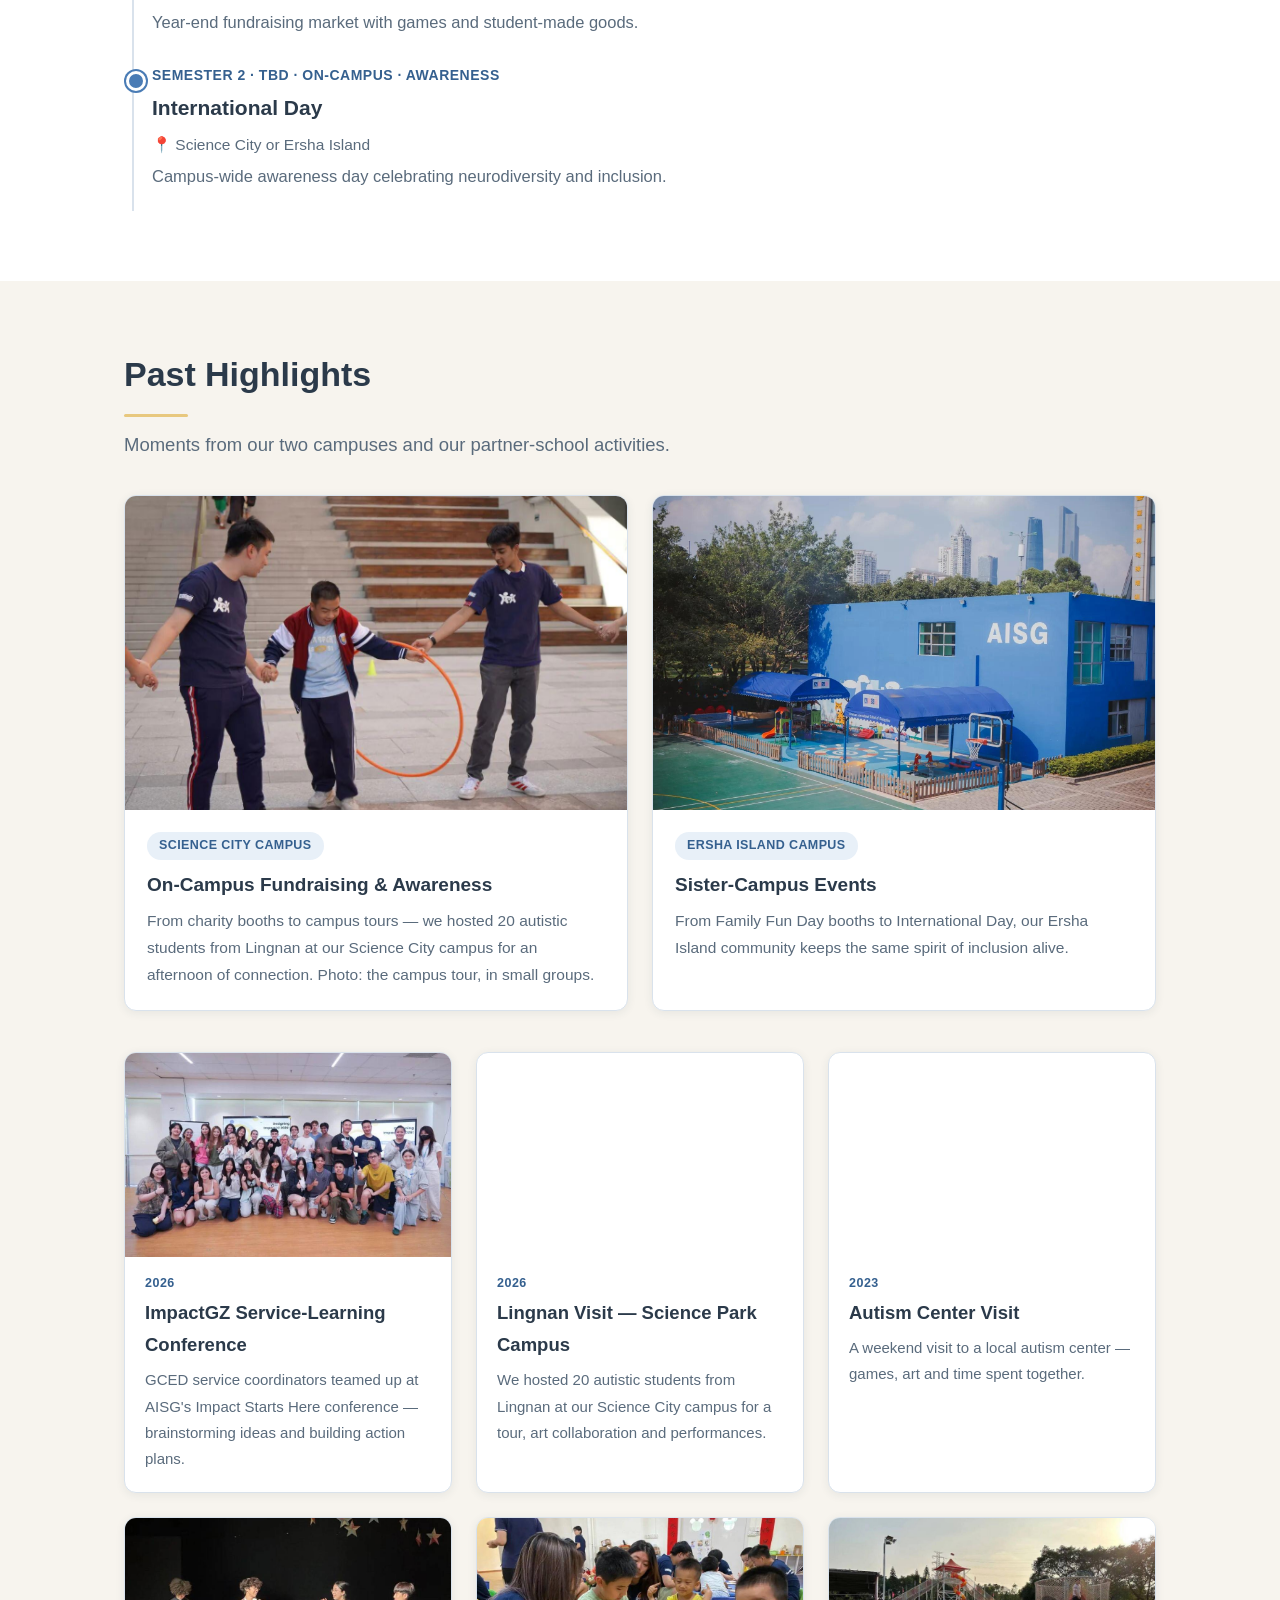
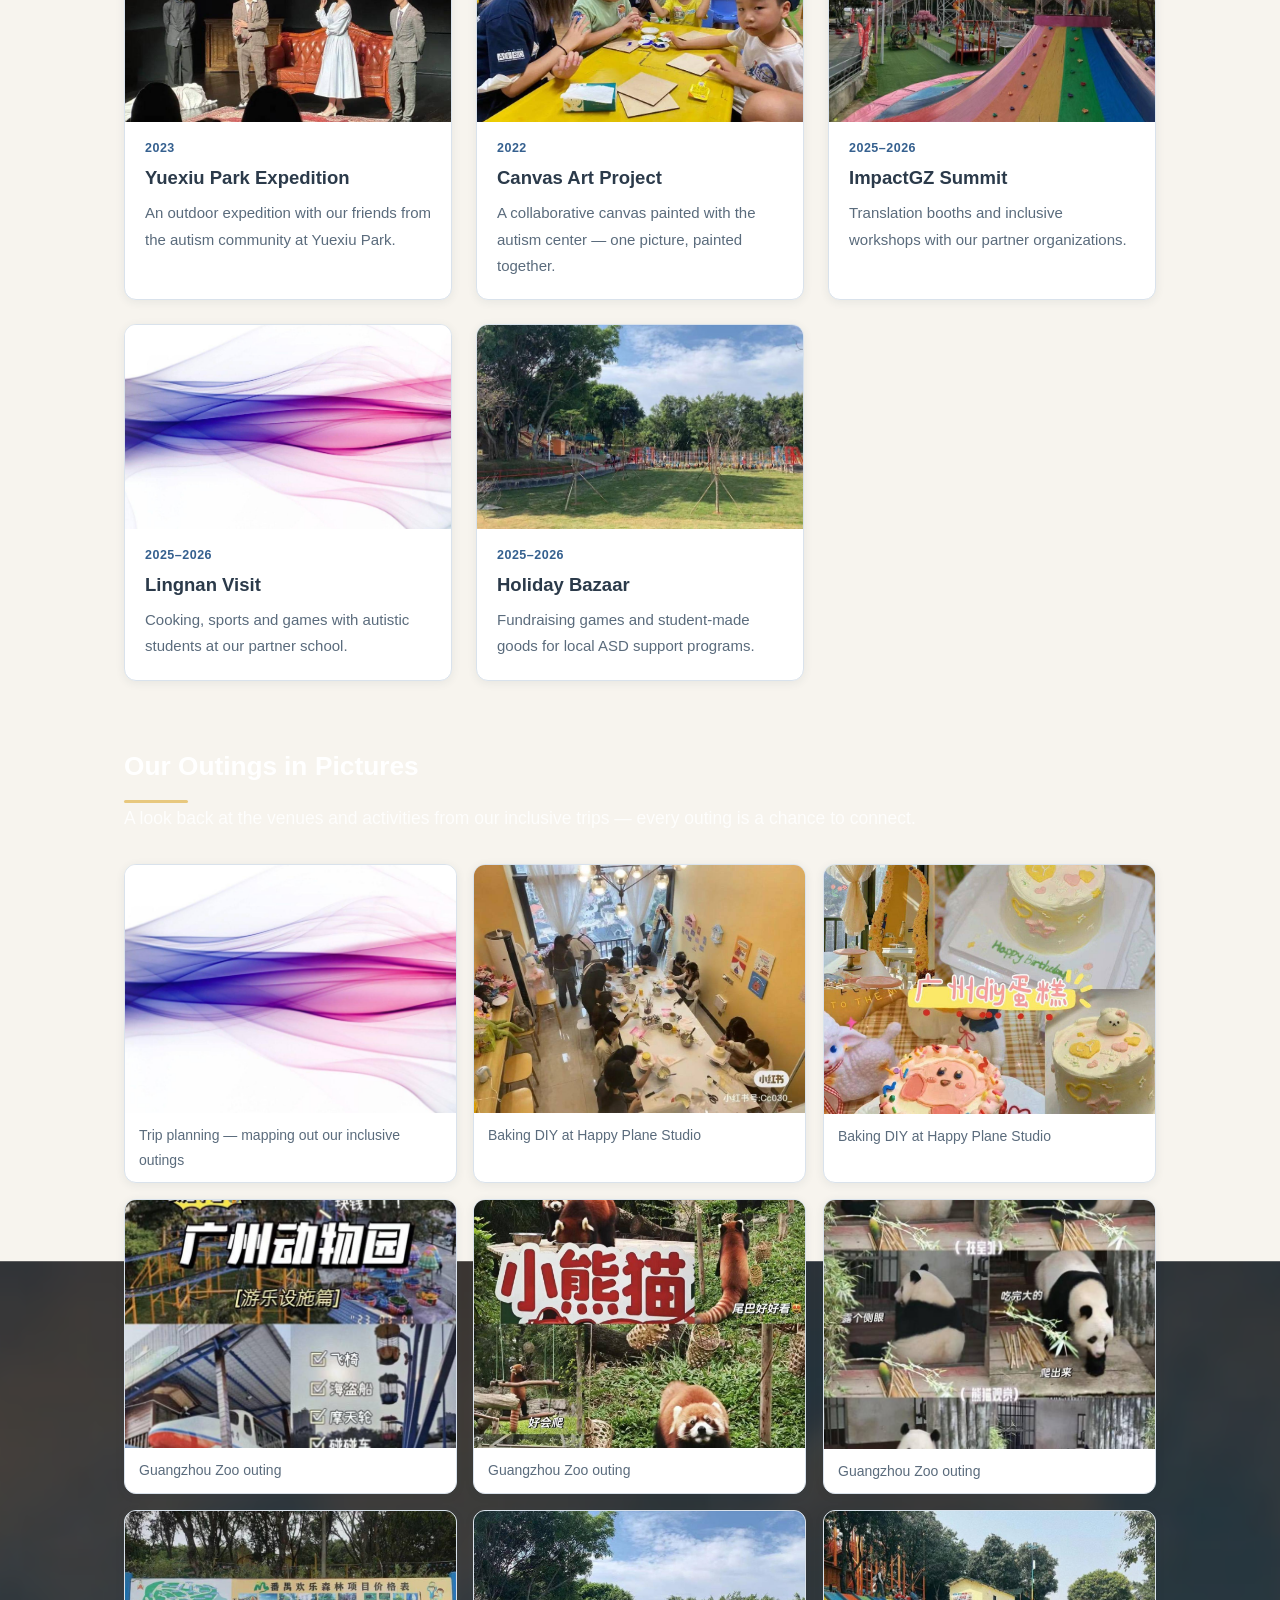
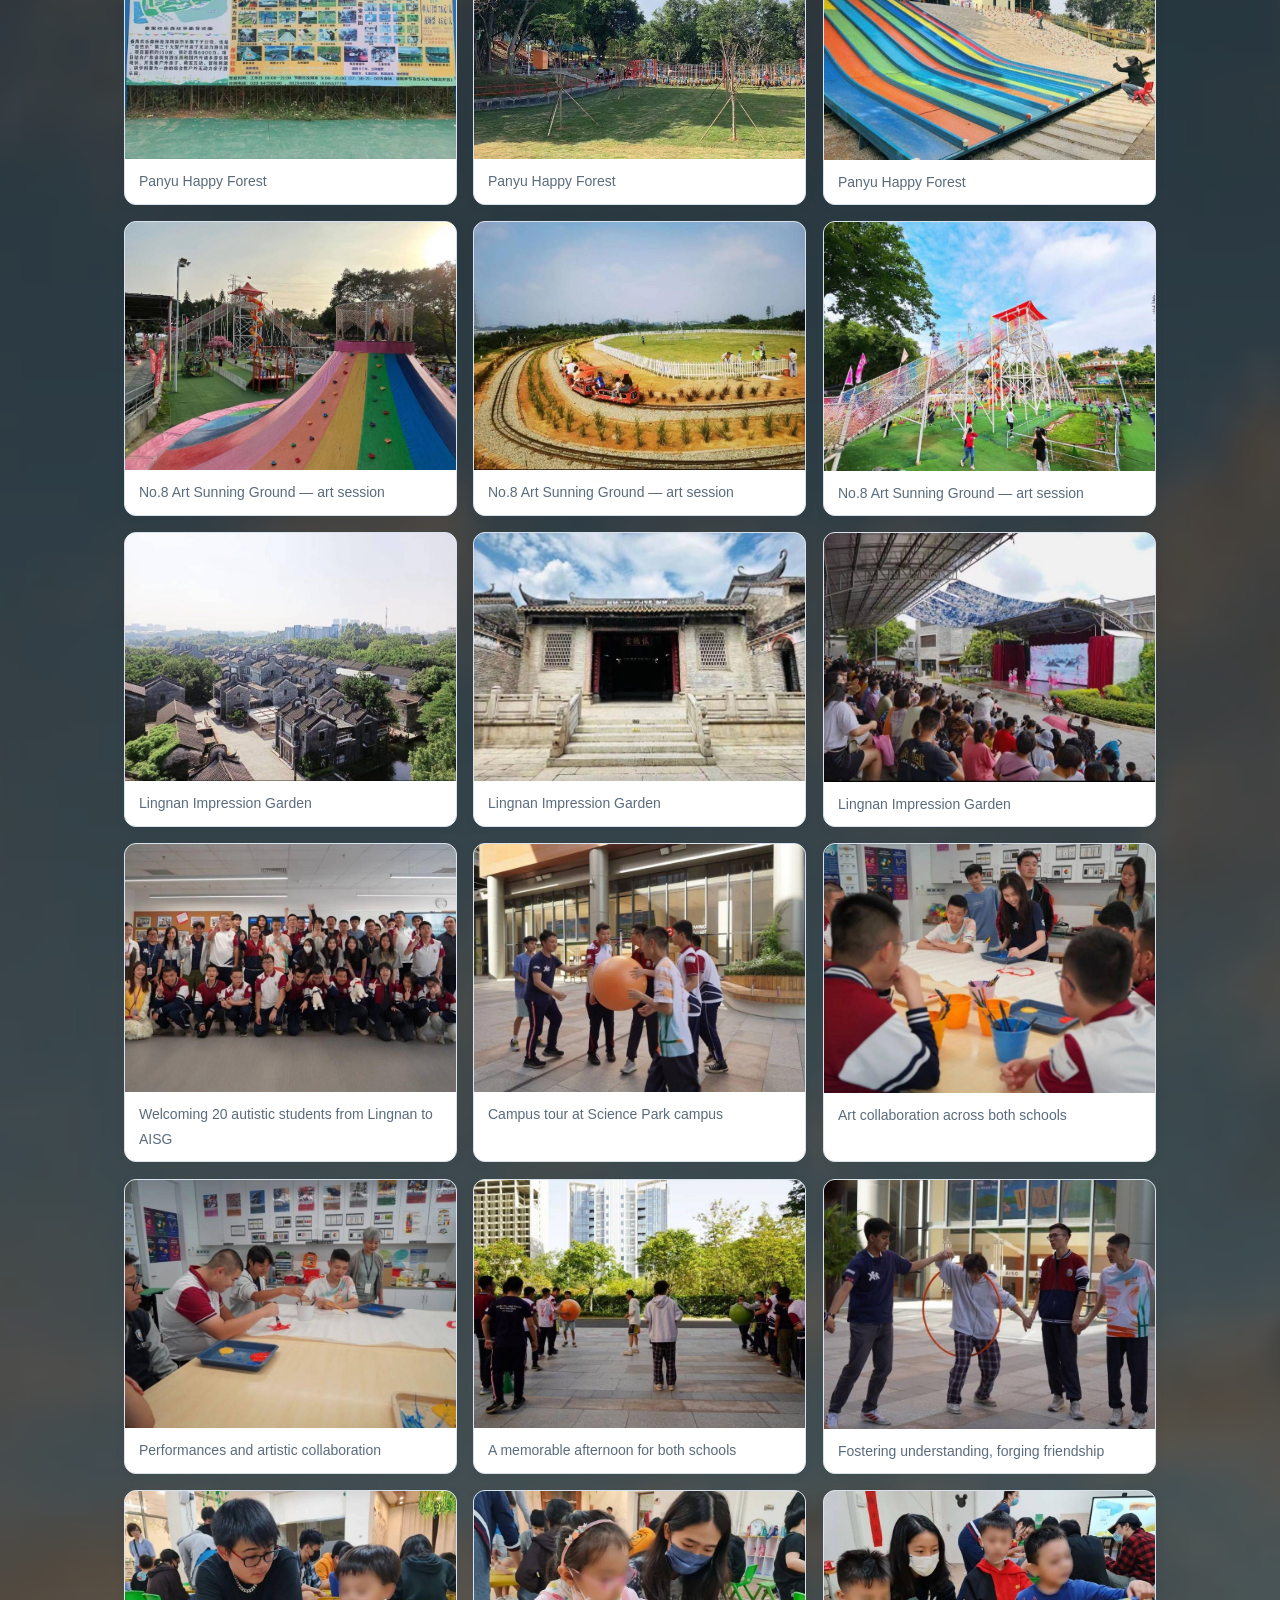
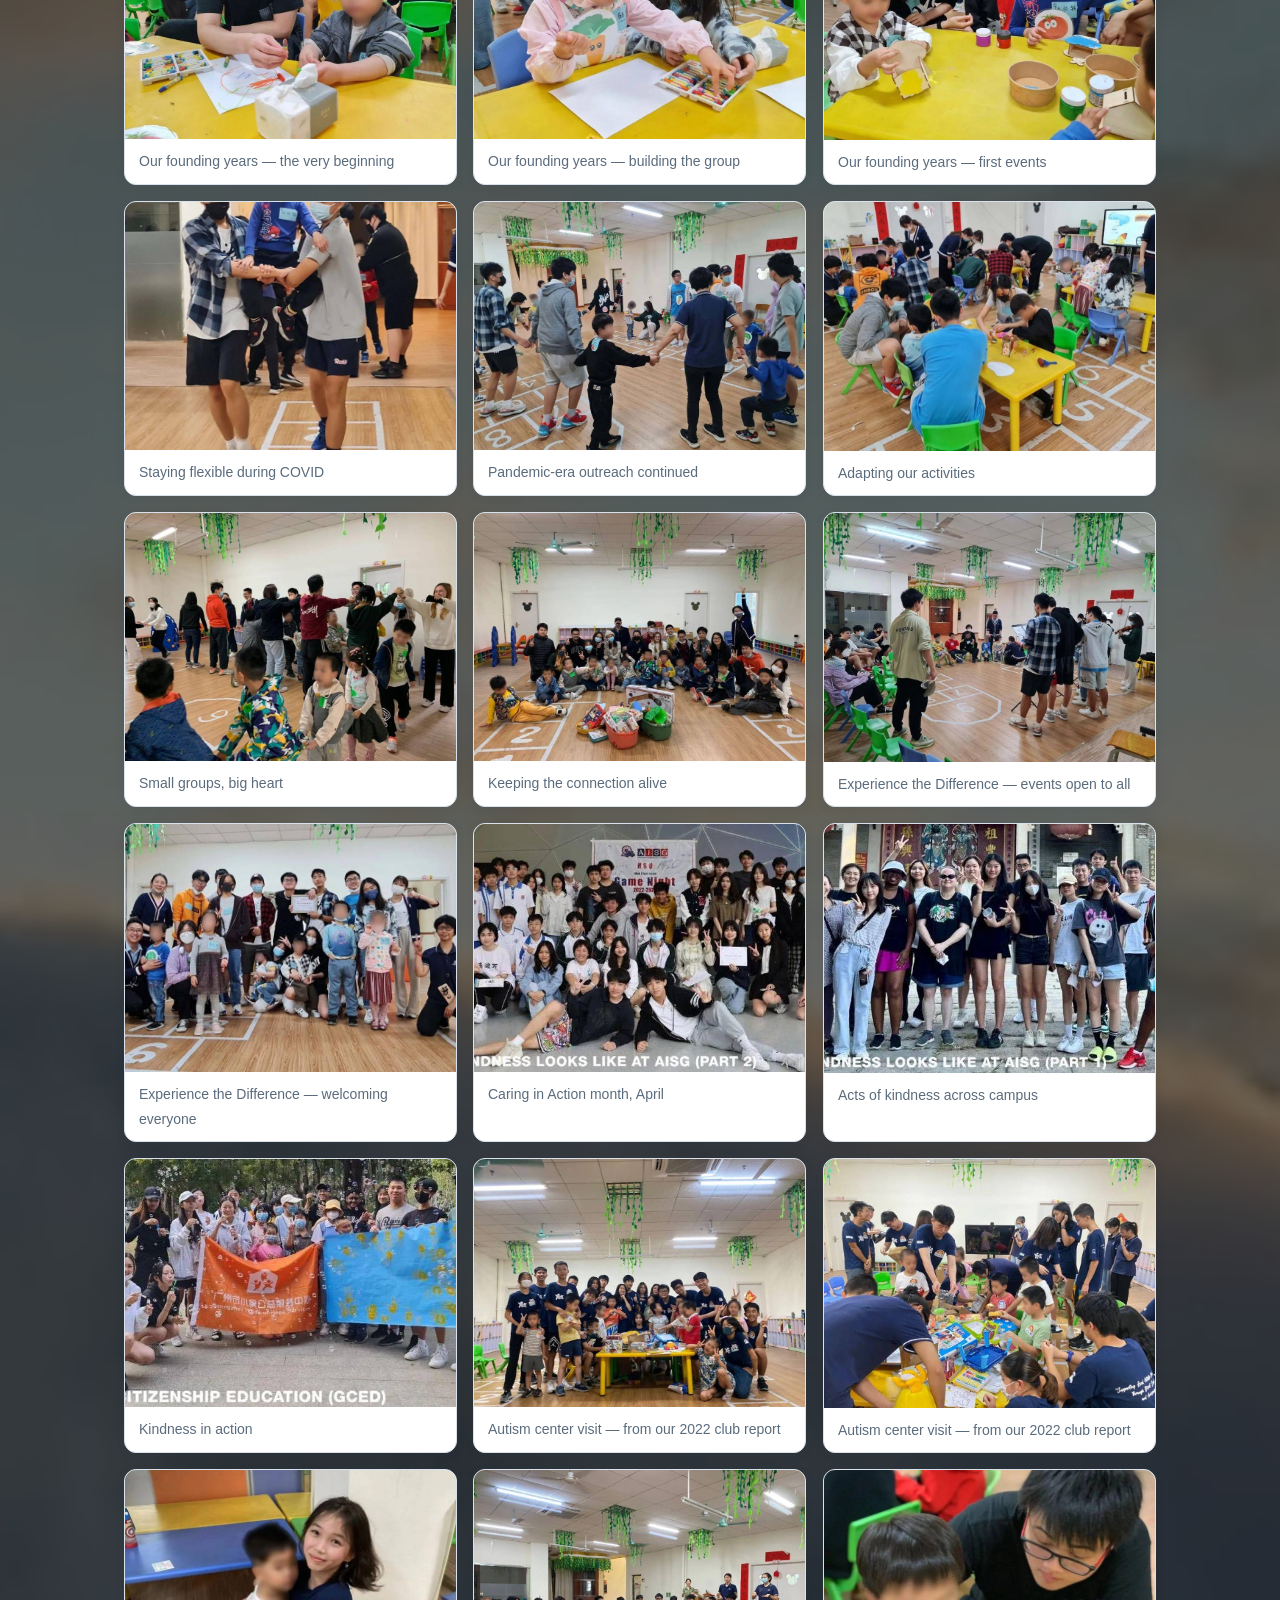
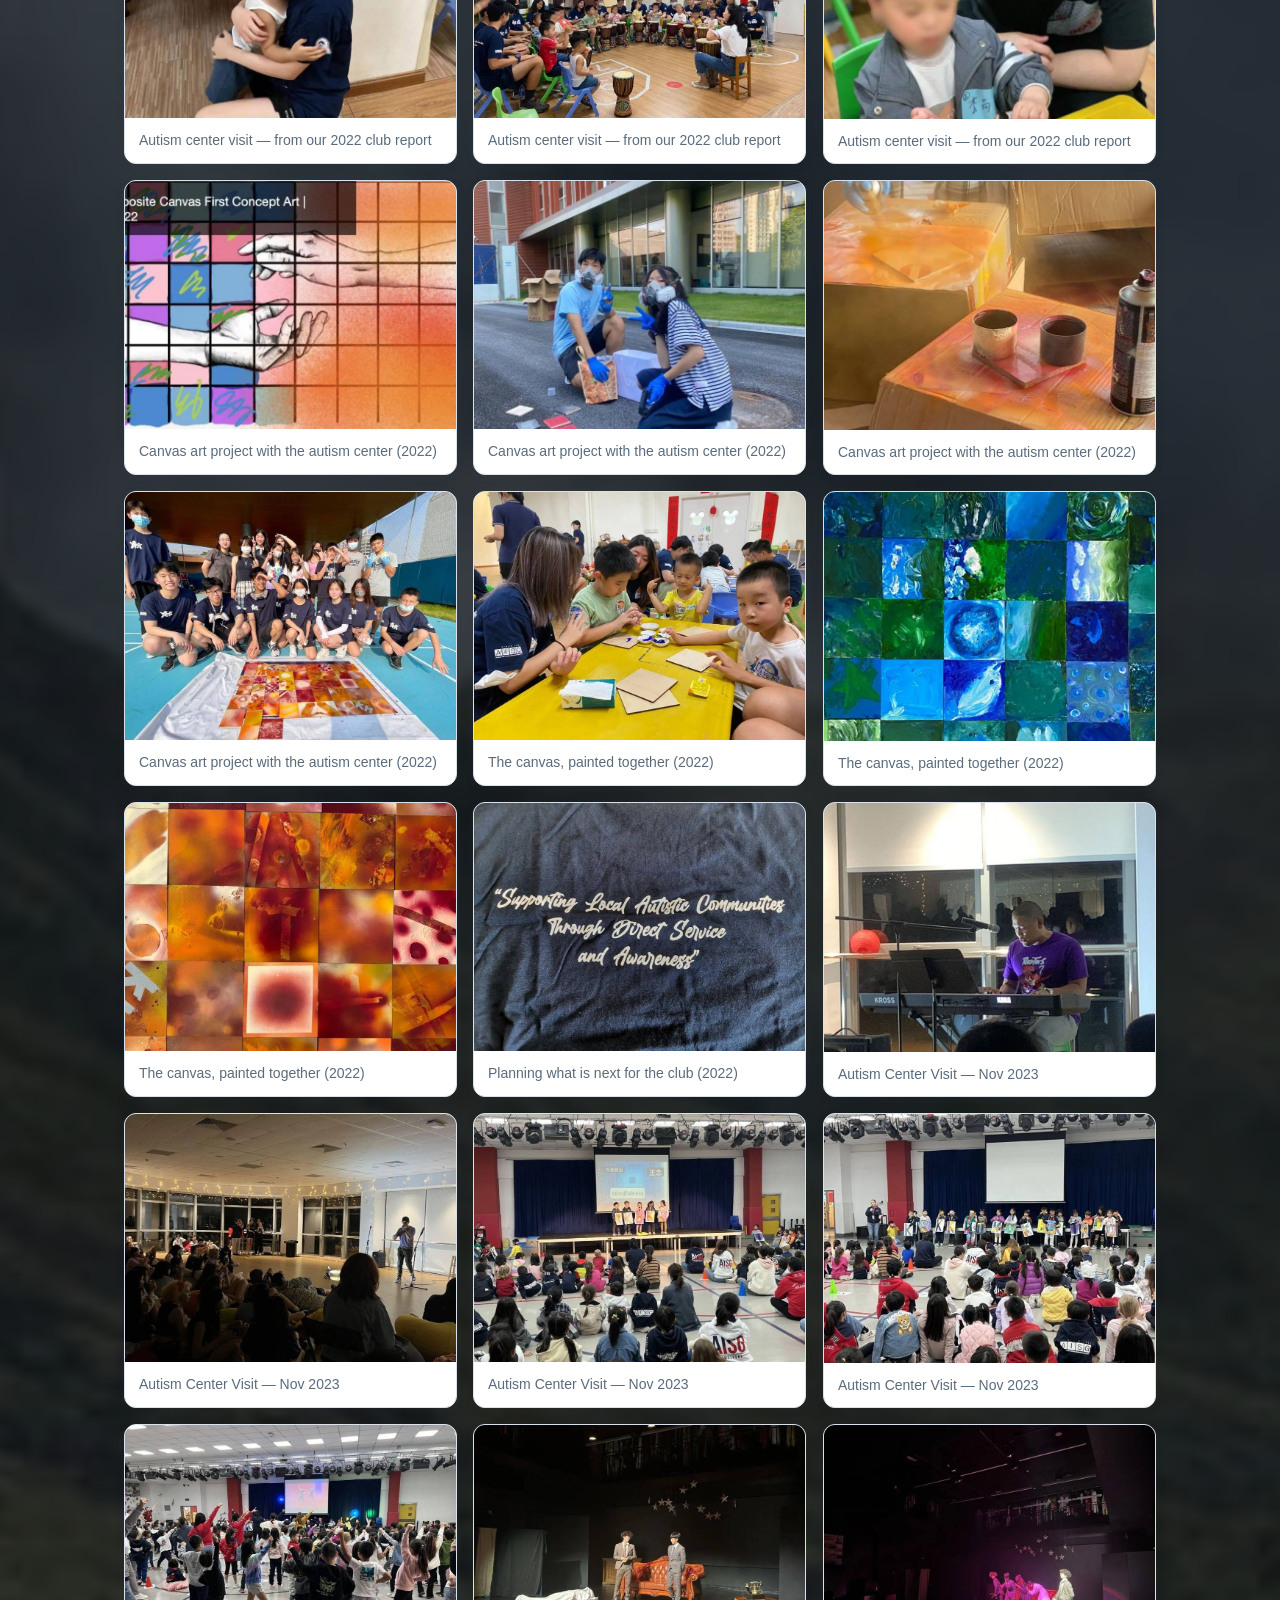
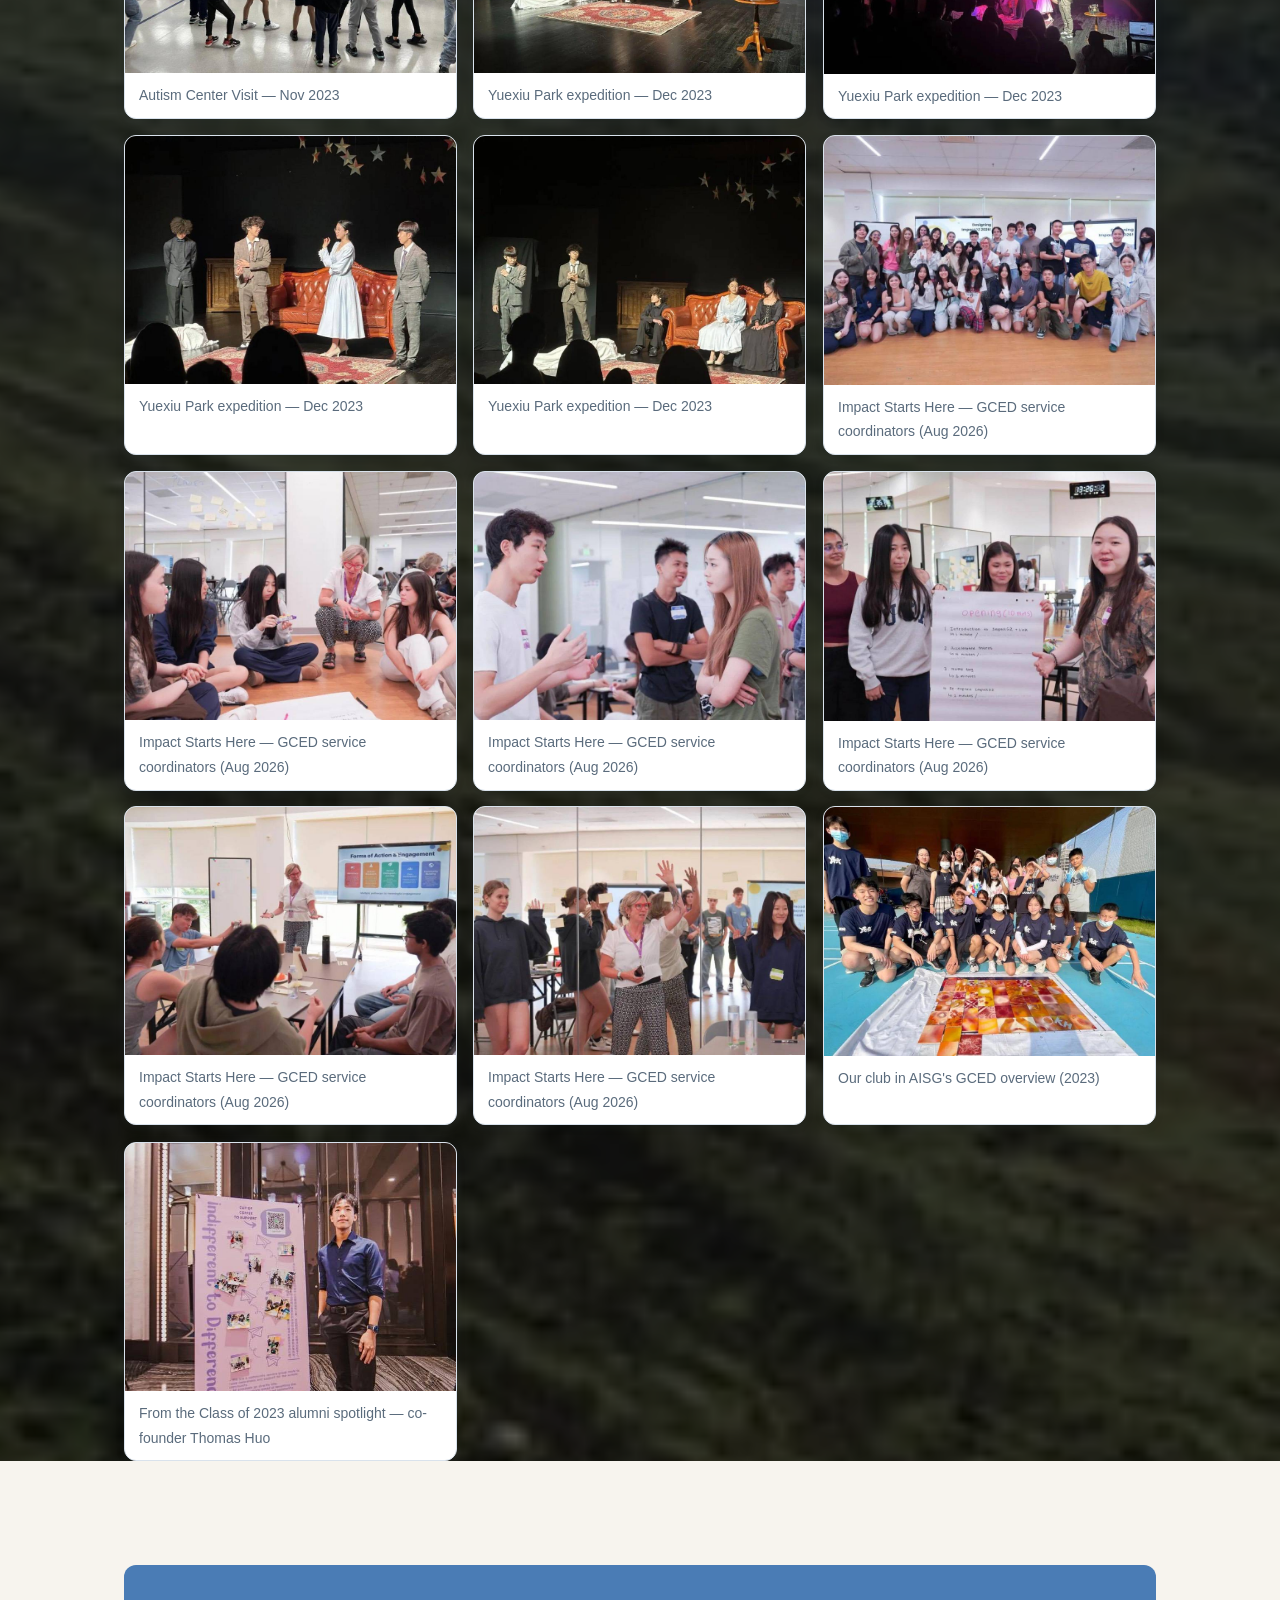
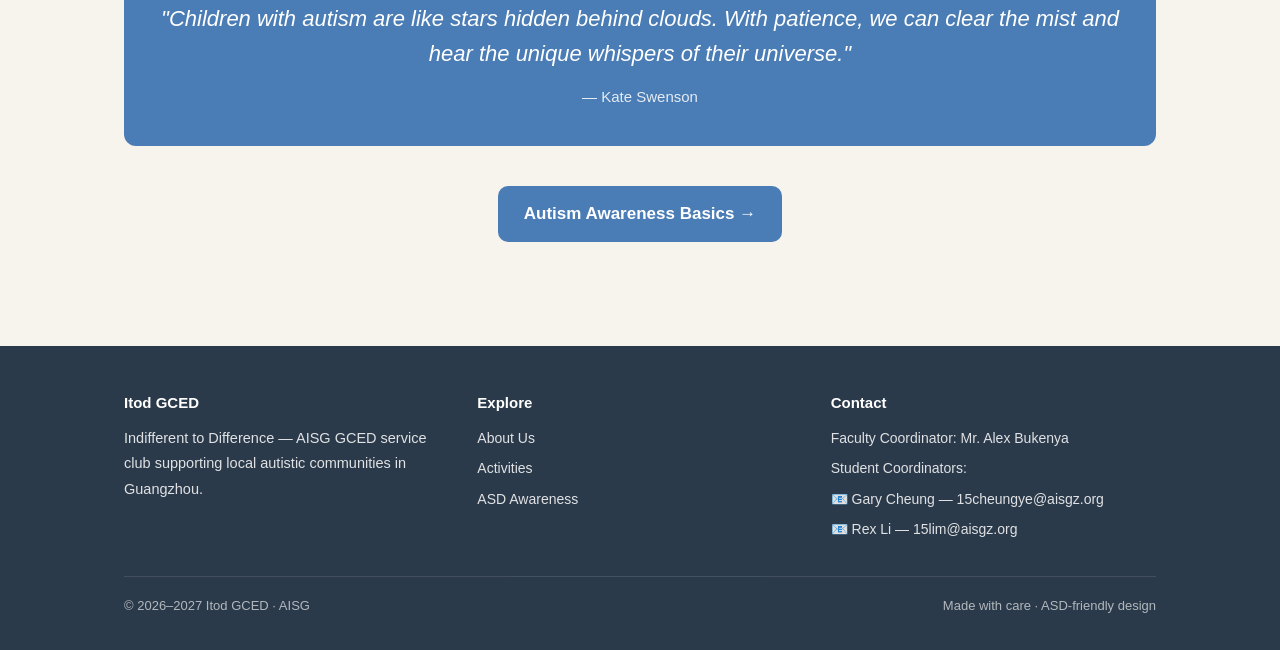
==== commit d4503222: "swap Outings section bg: blurry activity photo -> calm misty mountains (generic)" ====
--- a/index.html
+++ b/index.html
@@ -196,7 +196,7 @@
     </section>
 
     <section class="photo-section">
-      <div class="photo-bg parallax" data-rate="-0.15" style="background-image:url('img/image5.jpg');"></div>
+      <div class="photo-bg parallax" data-rate="-0.15" style="background-image:url('img/bg-outings.jpg');"></div>
       <div class="container">
         <div class="section-head">
           <h2 class="words-reveal">Our Outings in Pictures</h2>
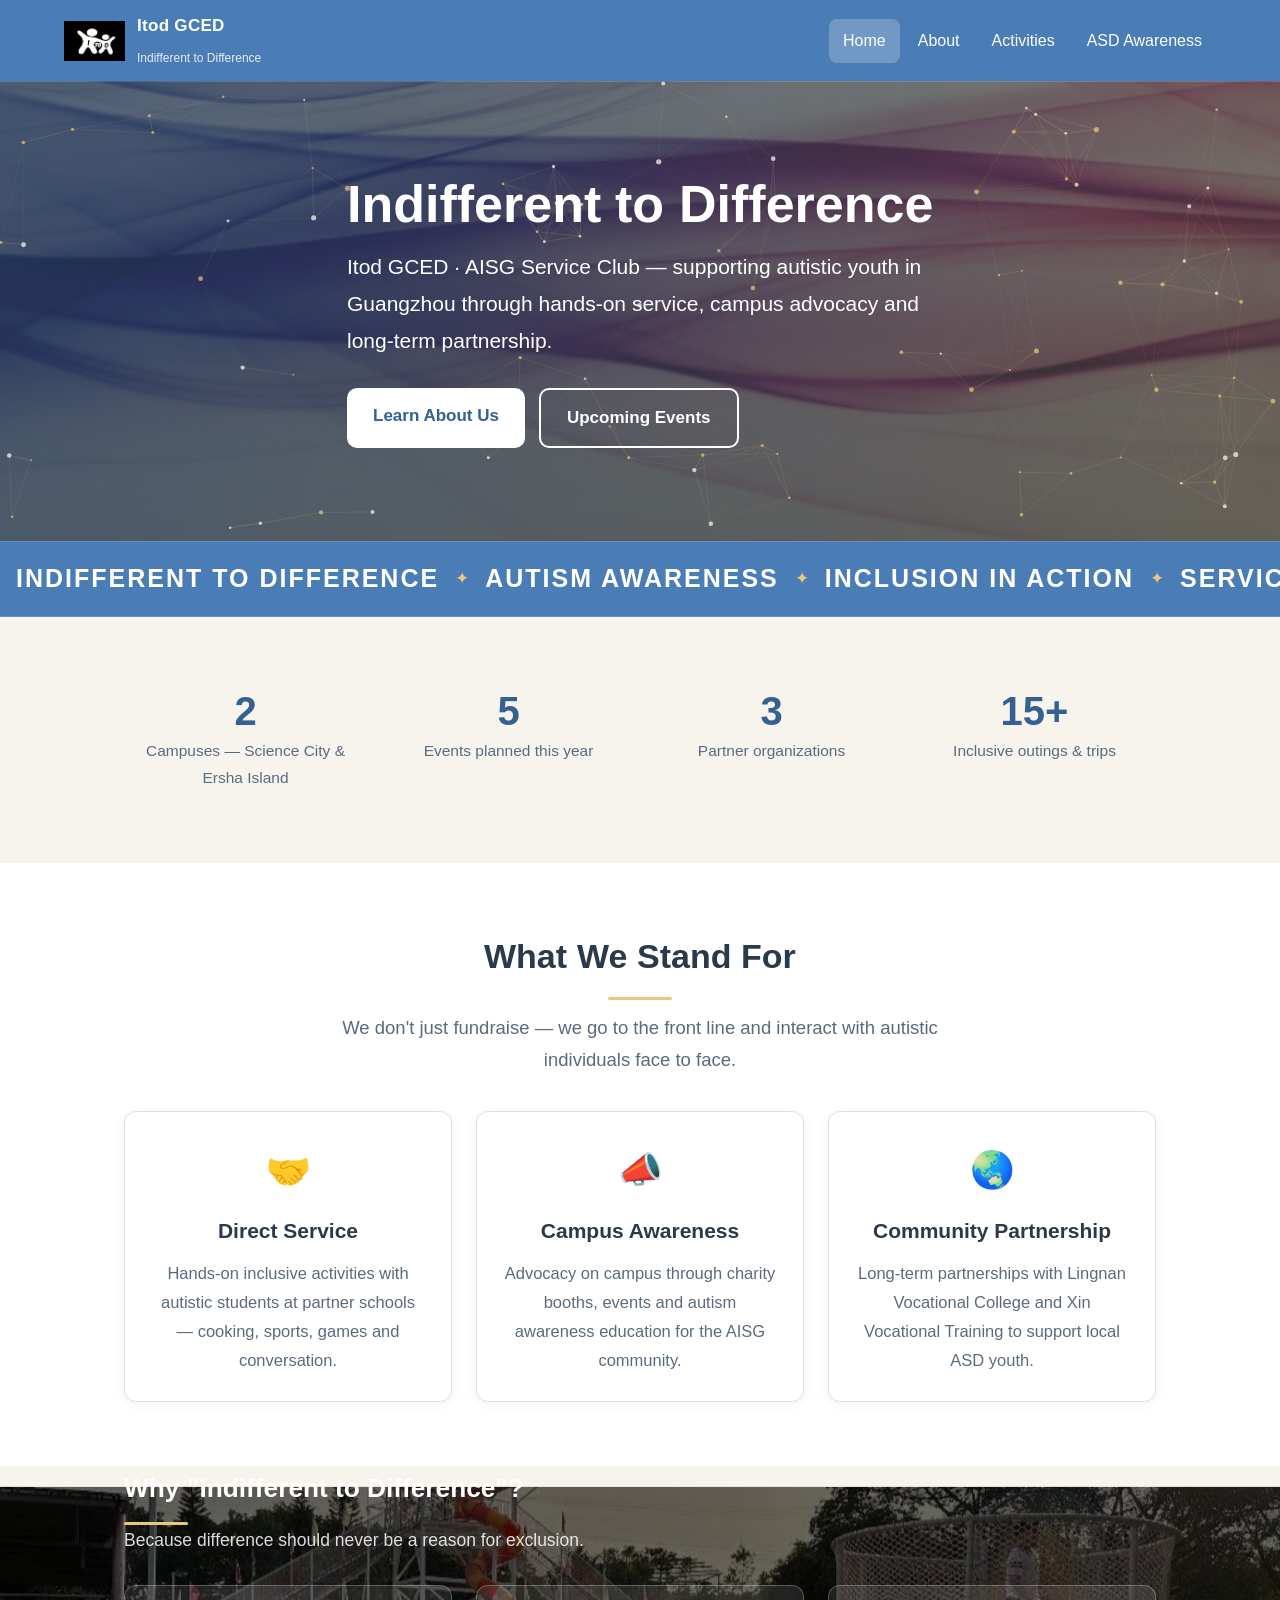
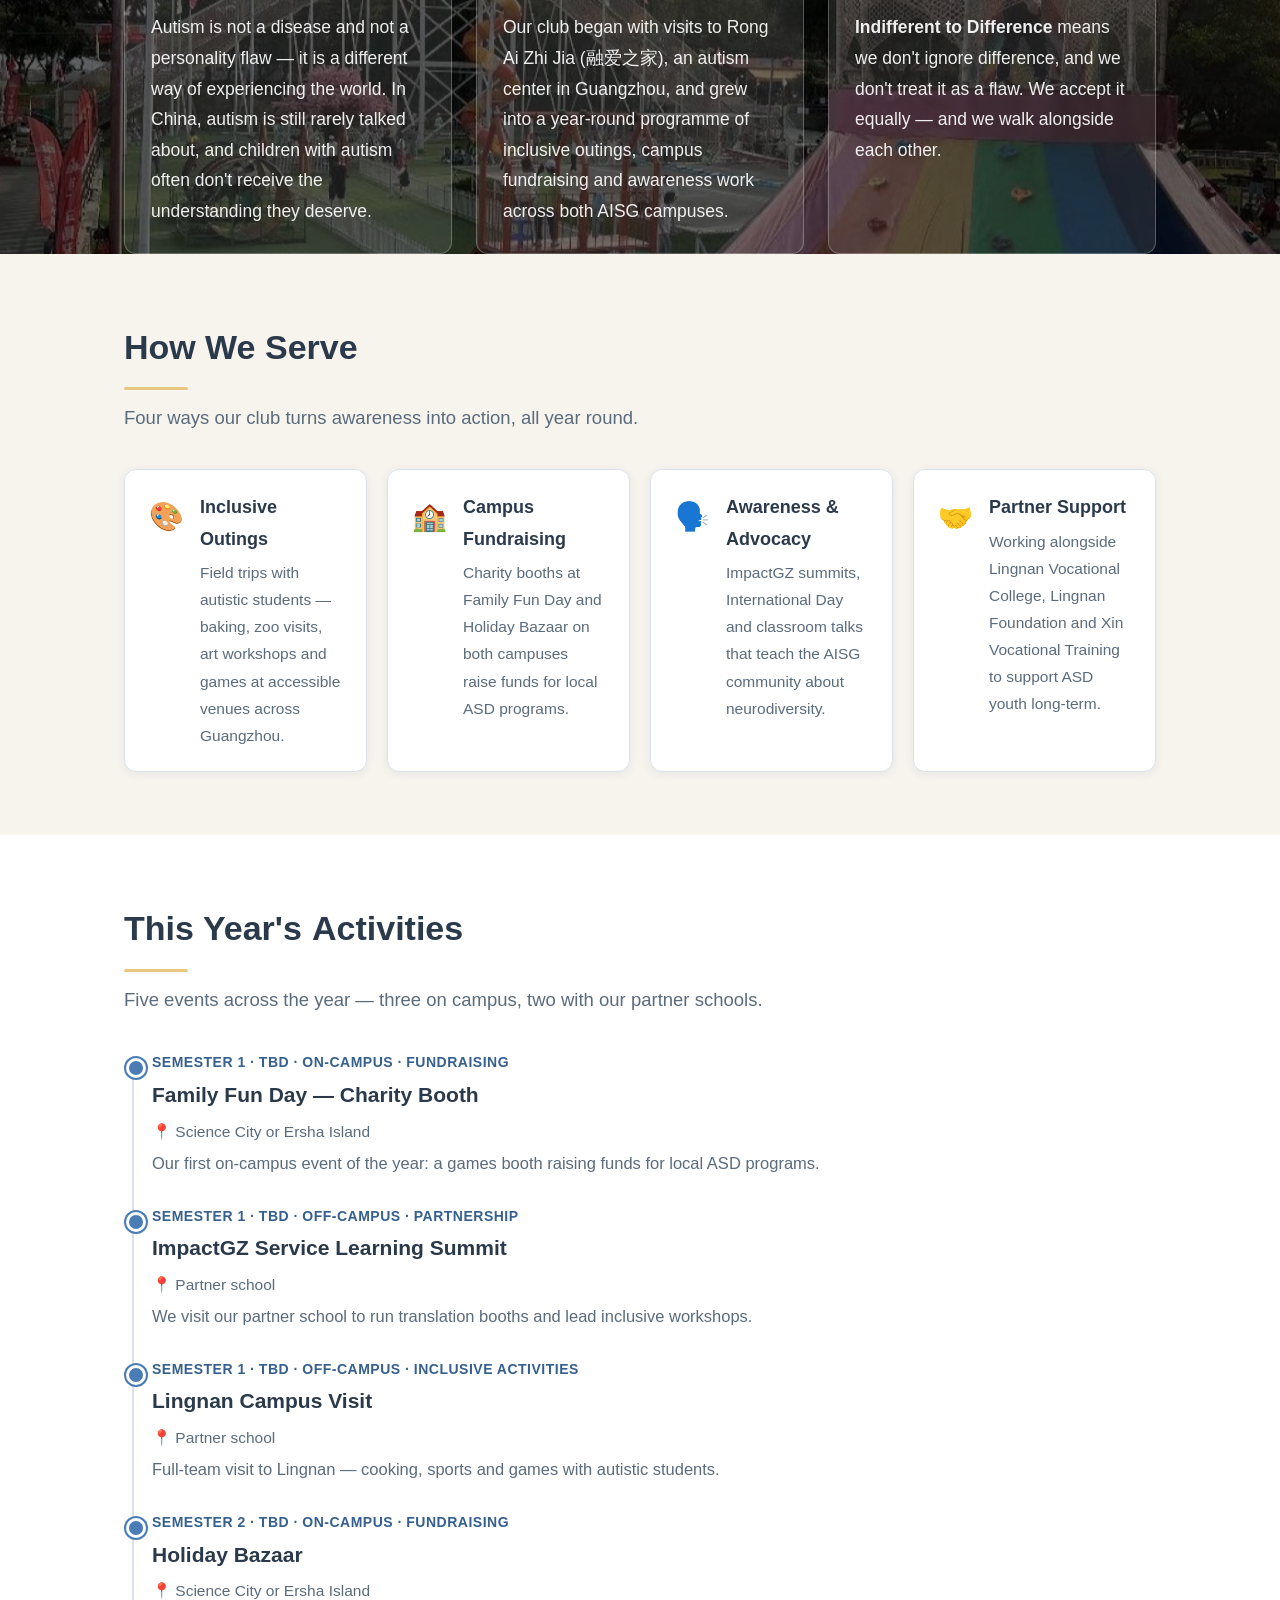
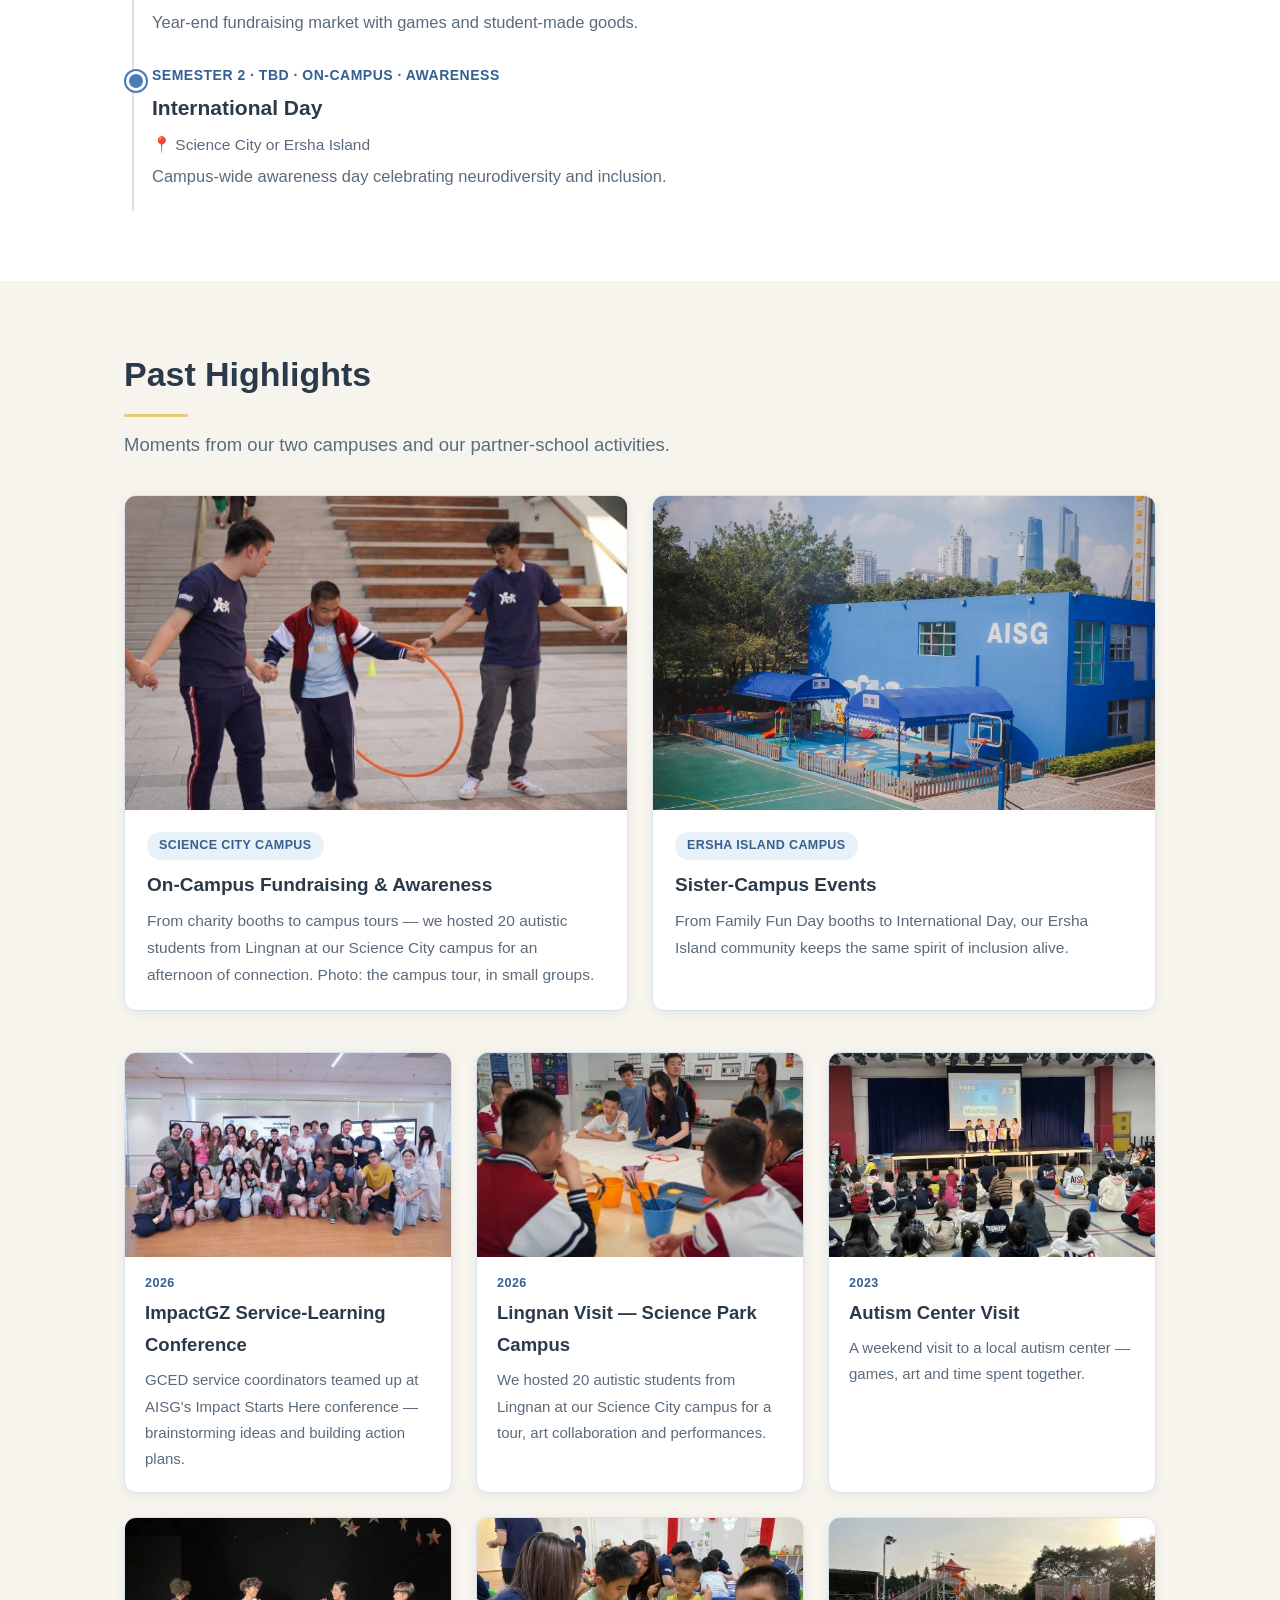
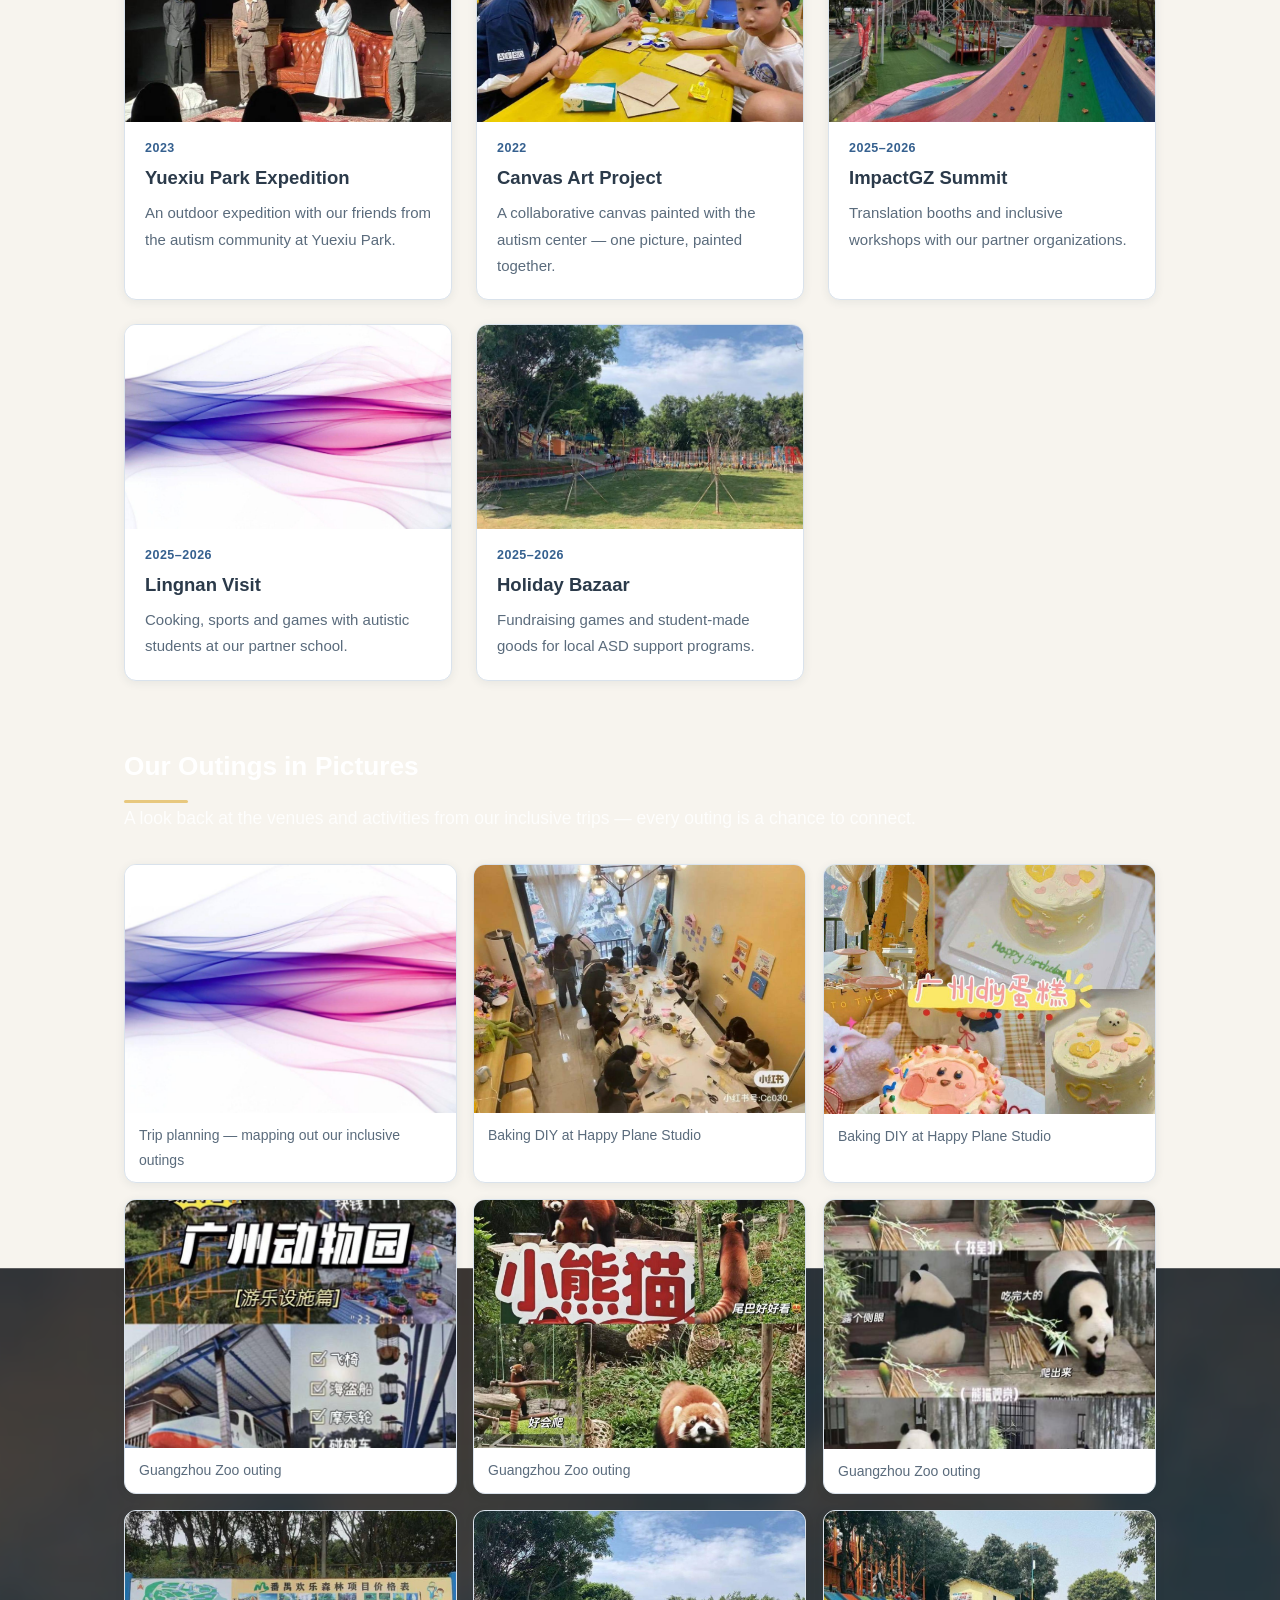
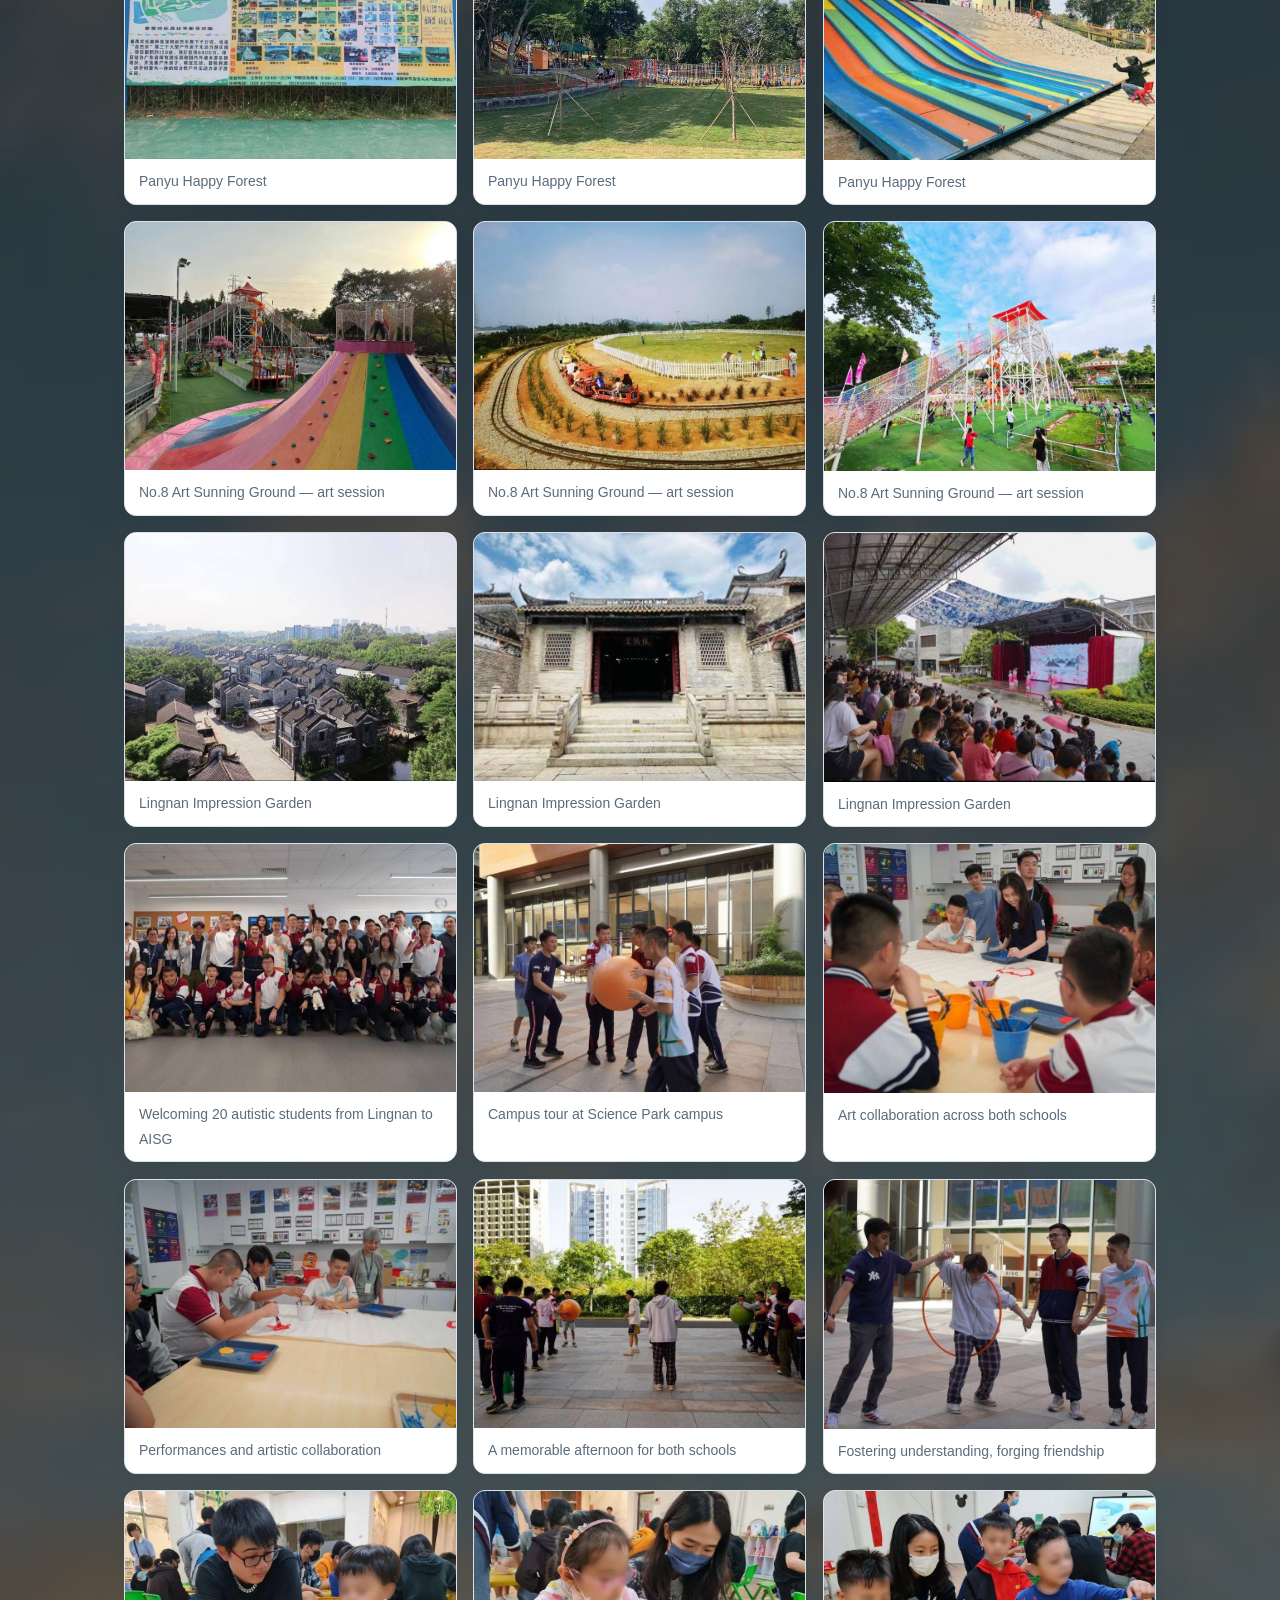
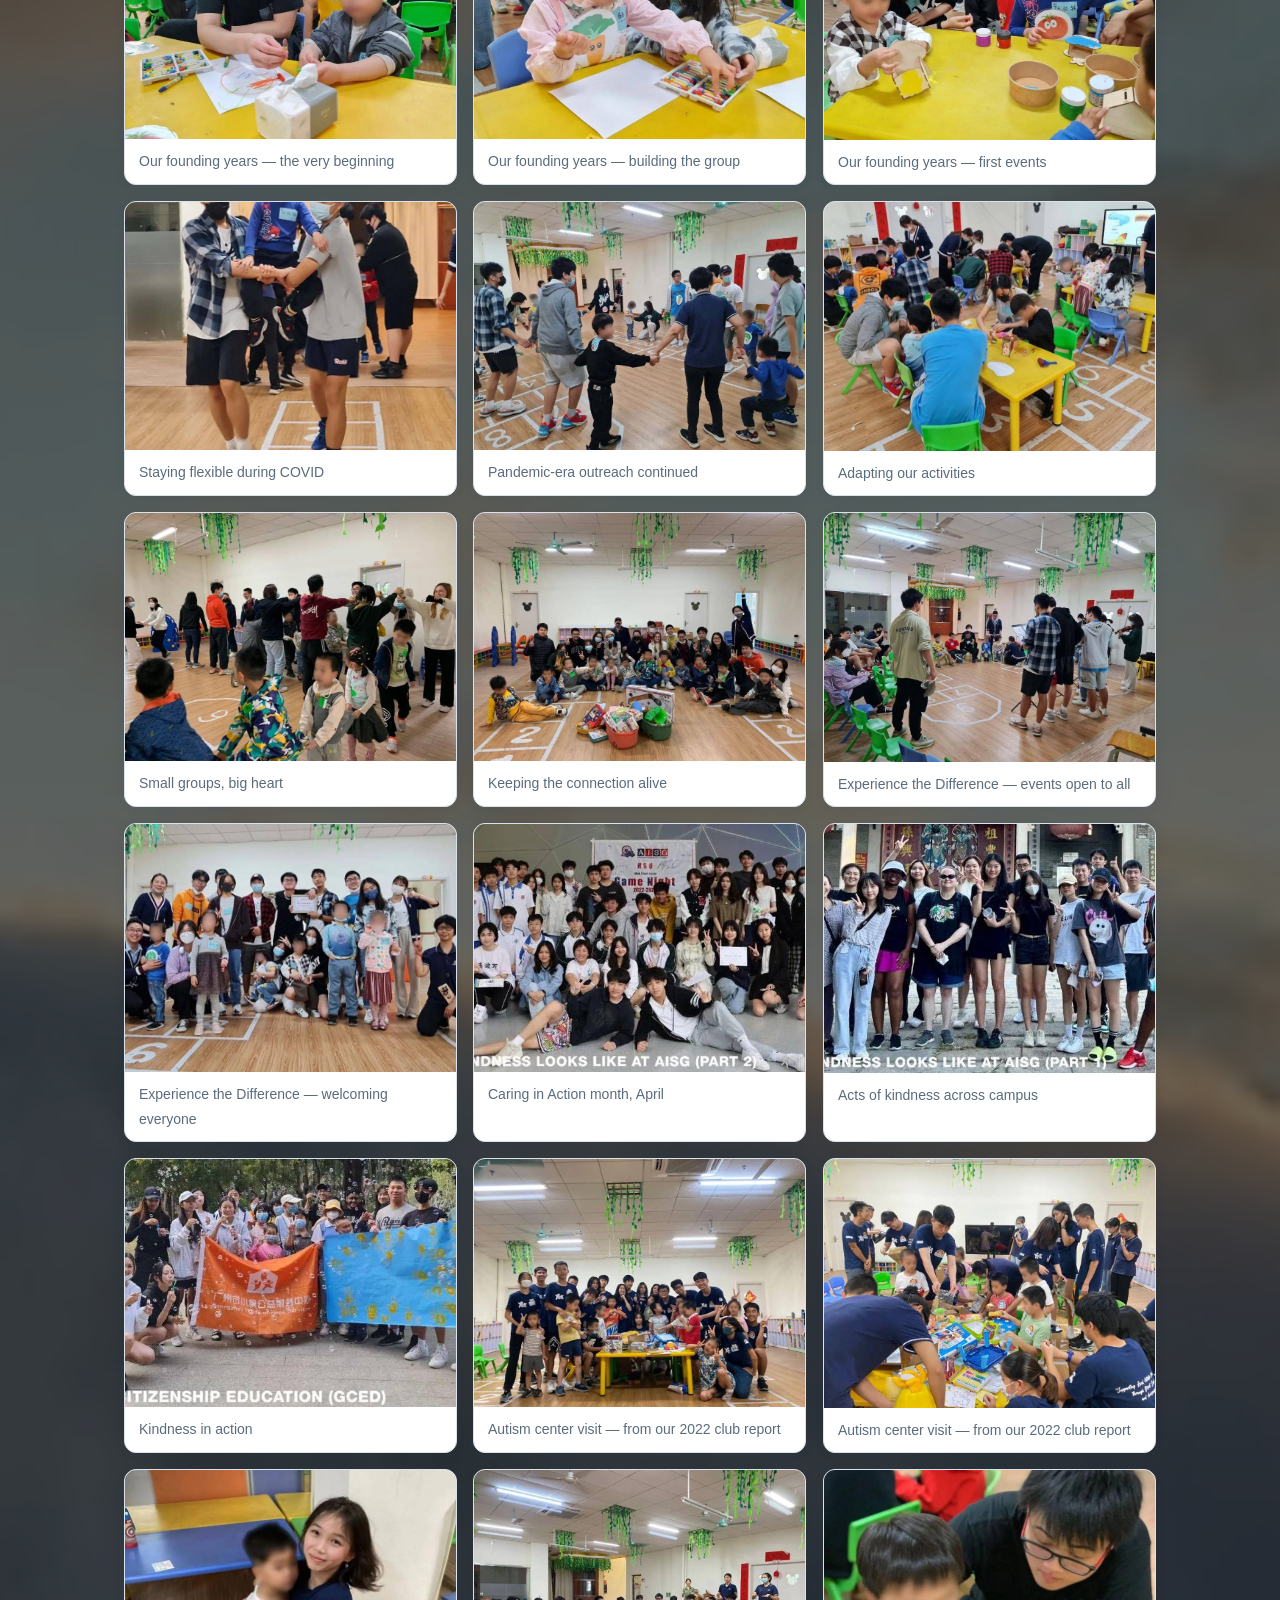
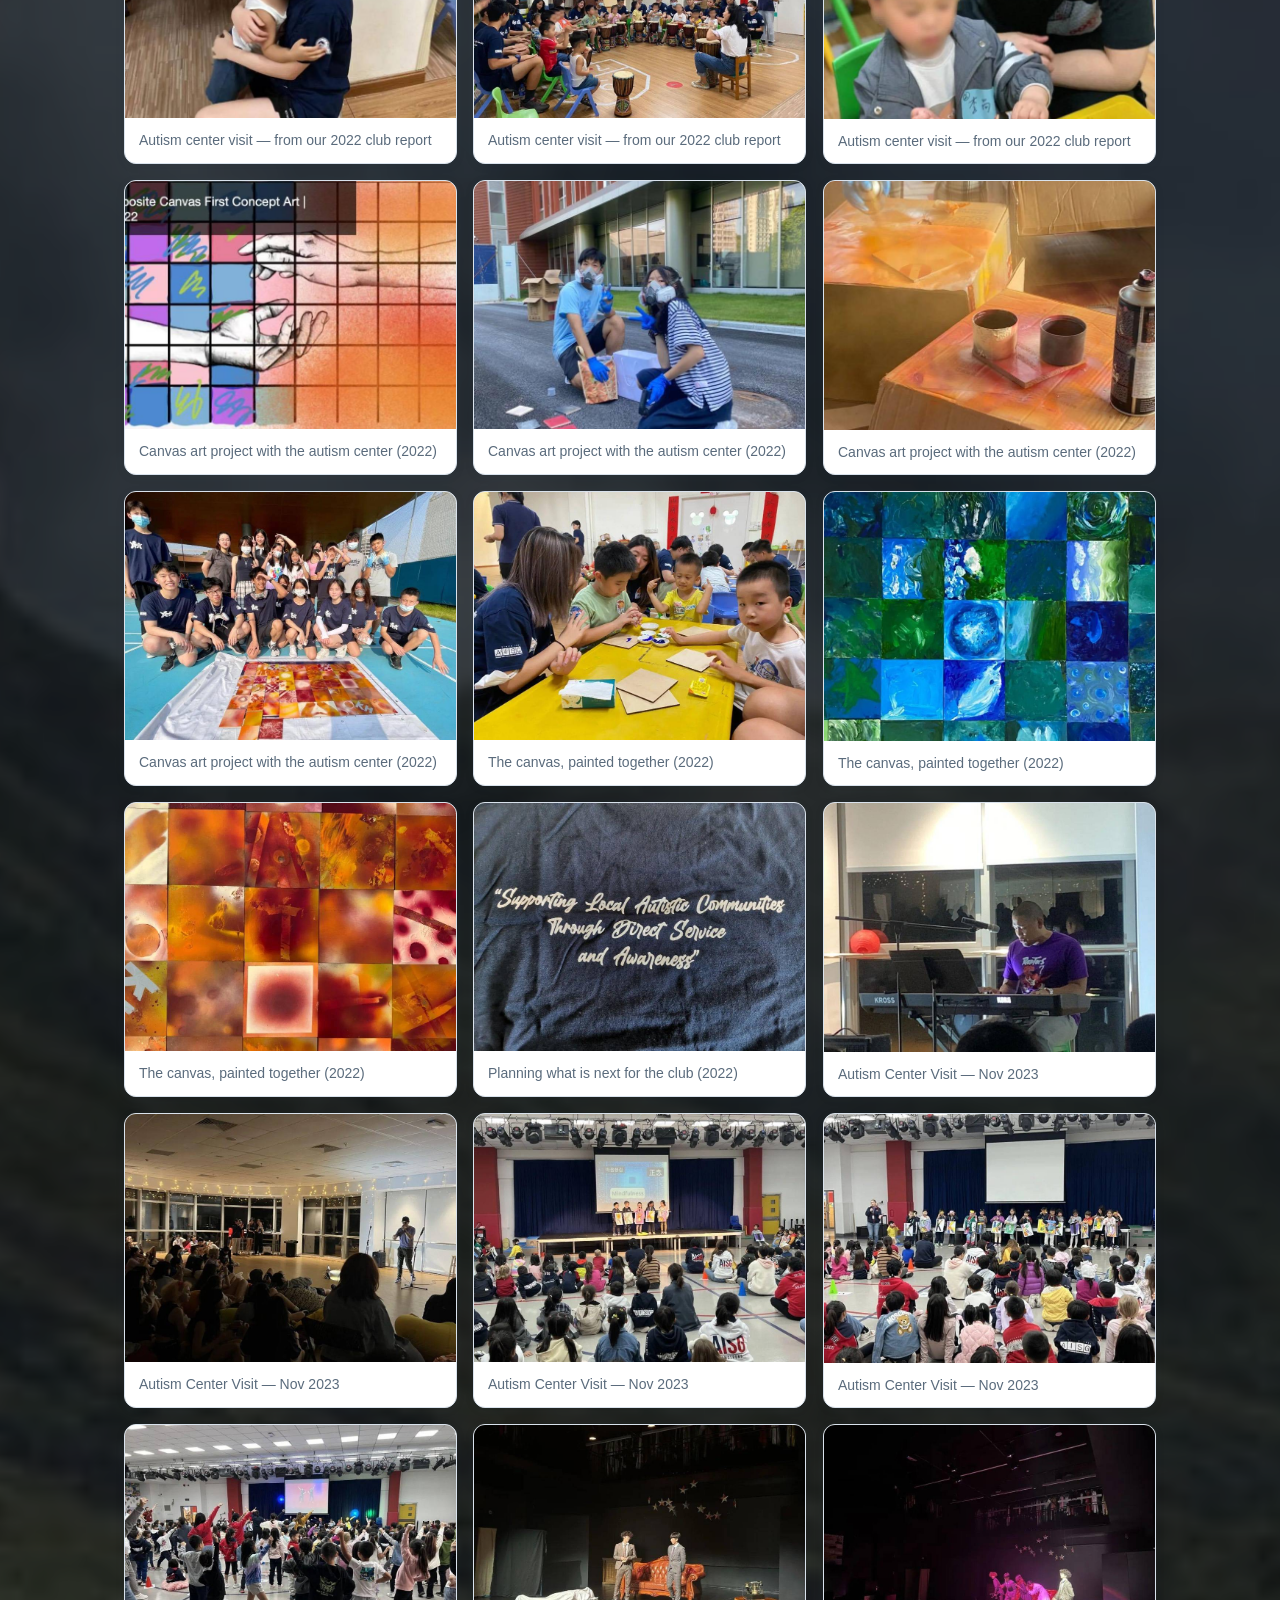
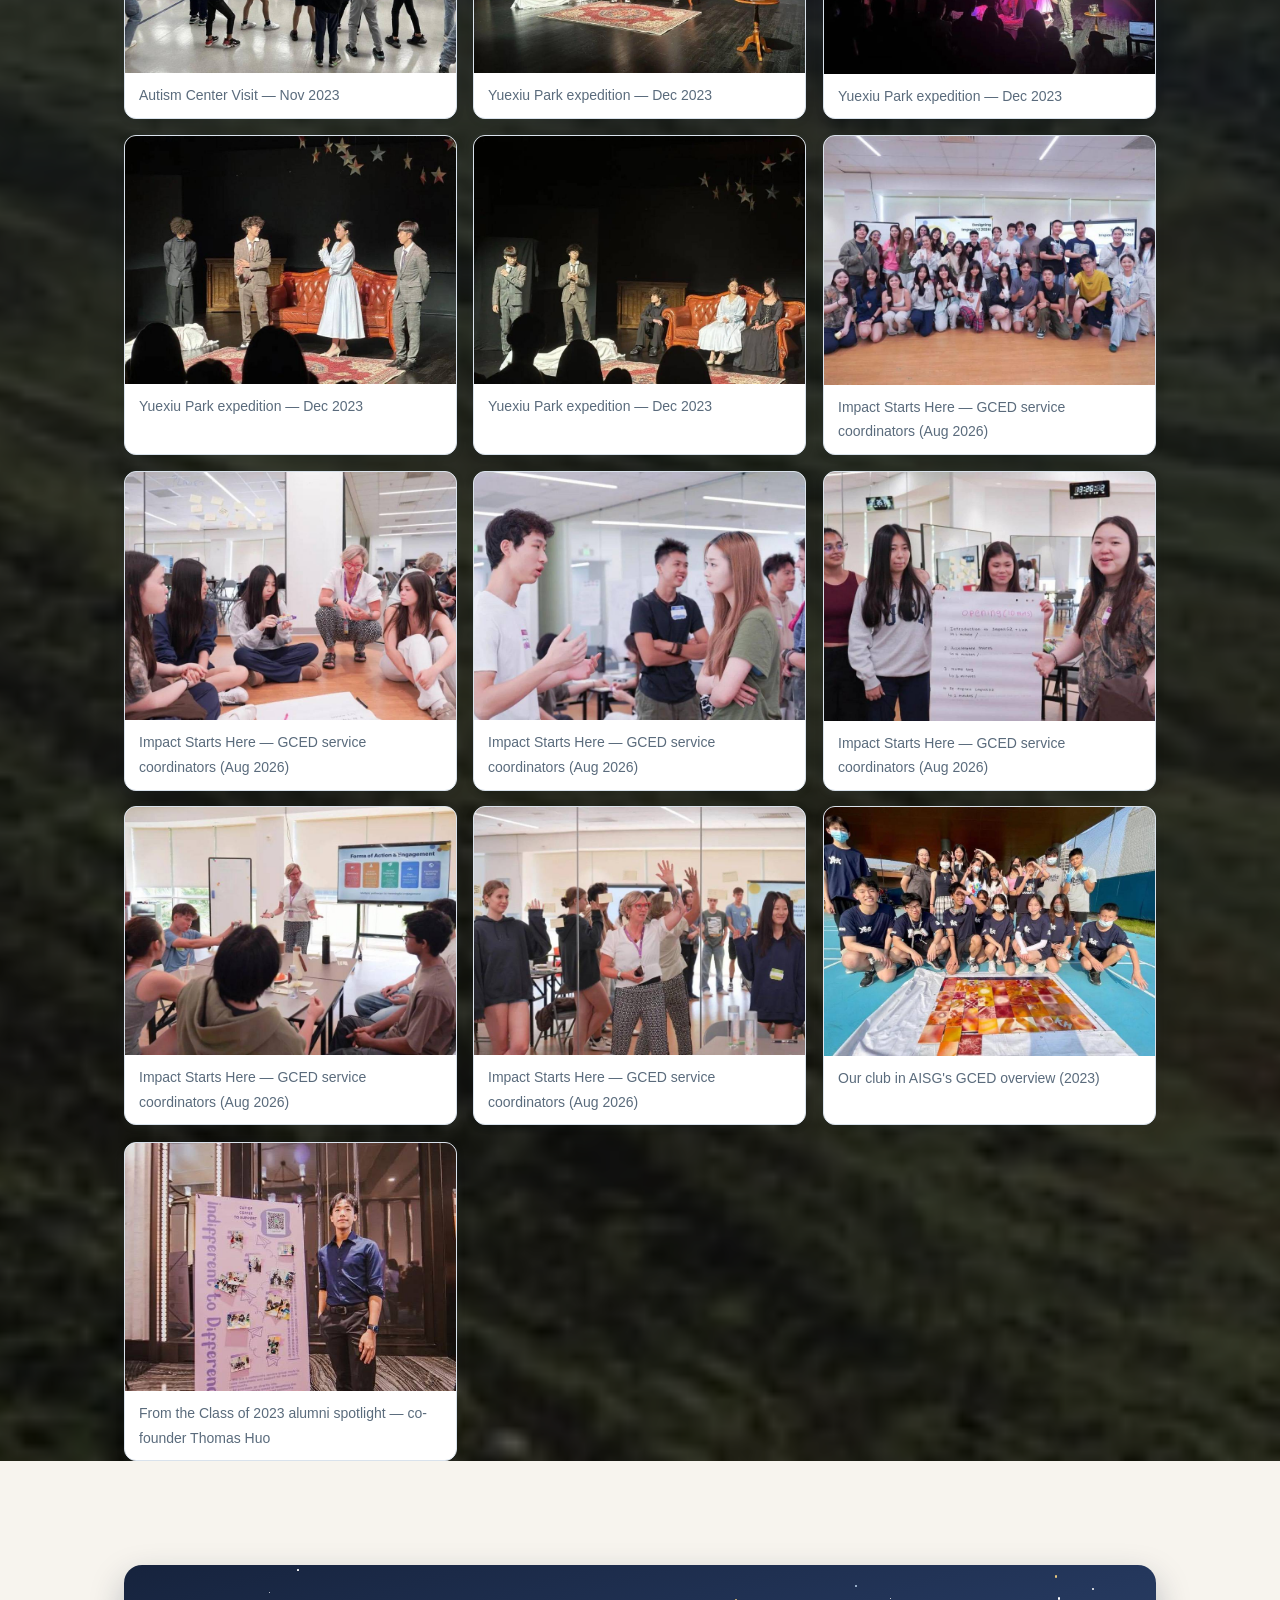
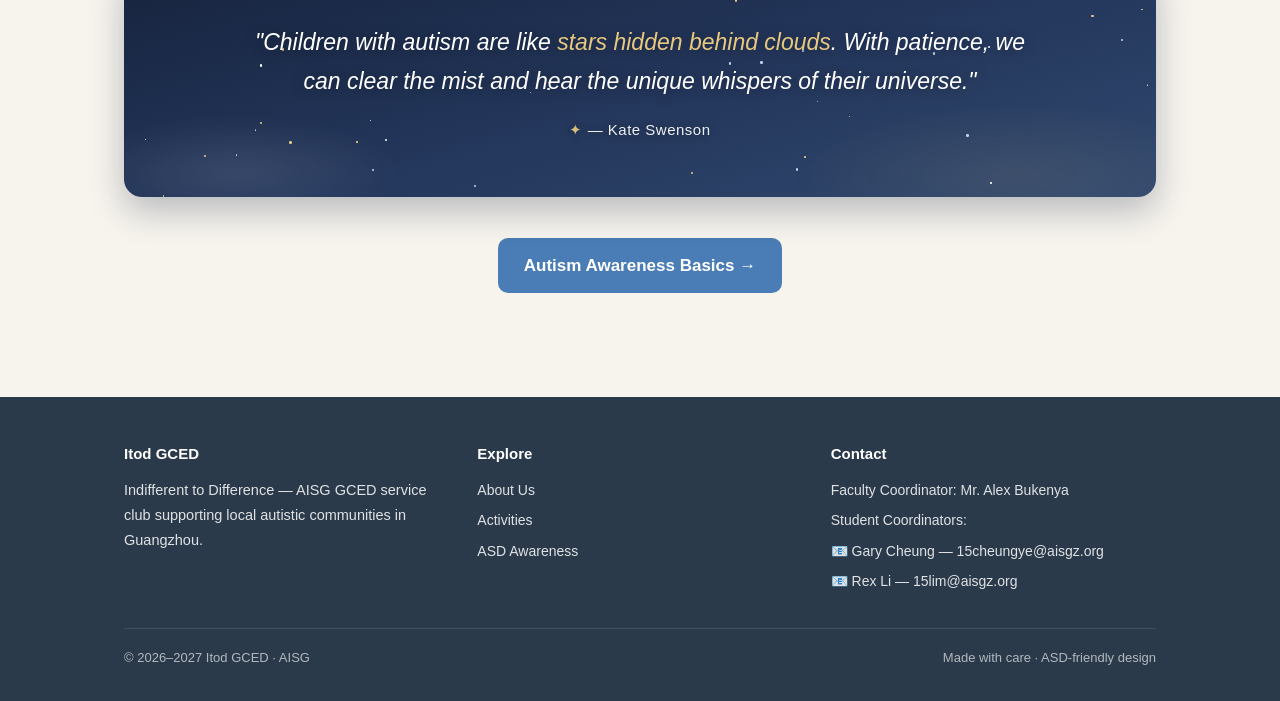
==== commit ecc0549d: "quote block: night-sky redesign — starfield (slow twinkle, reduced-motion safe), cloud silhouettes, " ====
--- a/index.html
+++ b/index.html
@@ -210,9 +210,13 @@
 
     <section class="section">
       <div class="container">
-        <div class="quote-block">
-          <p>"Children with autism are like stars hidden behind clouds. With patience, we can clear the mist and hear the unique whispers of their universe."</p>
-          <cite>— Kate Swenson</cite>
+        <div class="quote-block reveal" id="quote-sky">
+          <span class="qb-cloud qb-cloud-1" aria-hidden="true"></span>
+          <span class="qb-cloud qb-cloud-2" aria-hidden="true"></span>
+          <div class="qb-inner">
+            <p>"Children with autism are like <em>stars hidden behind clouds</em>. With patience, we can clear the mist and hear the unique whispers of their universe."</p>
+            <cite>— Kate Swenson</cite>
+          </div>
         </div>
         <div class="text-center">
           <a class="btn btn-blue" href="awareness.html">Autism Awareness Basics →</a>
--- a/css/style.css
+++ b/css/style.css
@@ -334,15 +334,76 @@
 .myth-box .fact { margin-top: 4px; }
 
 .quote-block {
-  background: var(--blue);
+  position: relative;
+  overflow: hidden;
+  background: linear-gradient(165deg, #16233D 0%, #24375C 55%, #31496F 100%);
   color: var(--white);
-  border-radius: var(--radius);
-  padding: 36px;
+  border-radius: 18px;
+  padding: 58px 48px 54px;
   text-align: center;
   margin: 40px 0;
-}
-.quote-block p { font-size: 22px; font-style: italic; line-height: 1.6; }
-.quote-block cite { display: block; margin-top: 12px; font-style: normal; opacity: 0.85; font-size: 15px; }
+  box-shadow: 0 14px 34px rgba(22, 35, 61, 0.28);
+}
+.quote-block .qb-inner { position: relative; z-index: 2; }
+.quote-block p {
+  font-size: 23px;
+  font-style: italic;
+  line-height: 1.7;
+  max-width: 780px;
+  margin: 0 auto;
+  text-shadow: 0 1px 14px rgba(10, 20, 40, 0.45);
+}
+.quote-block p em { color: var(--gold); font-style: italic; }
+.quote-block cite {
+  display: block;
+  margin-top: 16px;
+  font-style: normal;
+  opacity: 0.92;
+  font-size: 15px;
+  letter-spacing: 0.5px;
+  text-shadow: 0 1px 10px rgba(10, 20, 40, 0.5);
+}
+.quote-block cite::before { content: "✦ "; color: var(--gold); }
+
+/* night-sky stars & clouds for the quote block */
+.qb-star {
+  position: absolute;
+  border-radius: 50%;
+  animation: qb-twinkle 4.5s ease-in-out infinite;
+  will-change: opacity;
+}
+@keyframes qb-twinkle {
+  0%, 100% { opacity: 0.22; }
+  50%      { opacity: 0.95; }
+}
+.qb-cloud {
+  position: absolute;
+  z-index: 1;
+  pointer-events: none;
+  border-radius: 50%;
+  filter: blur(7px);
+}
+.qb-cloud-1 {
+  left: -60px;
+  bottom: -30px;
+  width: 340px;
+  height: 110px;
+  background: radial-gradient(ellipse at center, rgba(255,255,255,0.10), rgba(255,255,255,0) 72%);
+}
+.qb-cloud-2 {
+  right: -80px;
+  bottom: -48px;
+  width: 440px;
+  height: 140px;
+  background: radial-gradient(ellipse at center, rgba(232,200,126,0.09), rgba(255,255,255,0) 72%);
+}
+@media (prefers-reduced-motion: reduce) {
+  .qb-star { animation: none; opacity: 0.85; }
+}
+@media (max-width: 640px) {
+  .quote-block { padding: 44px 22px 40px; }
+  .quote-block p { font-size: 20px; }
+}
 
 /* ---------- Photo gallery ---------- */
 .gallery {
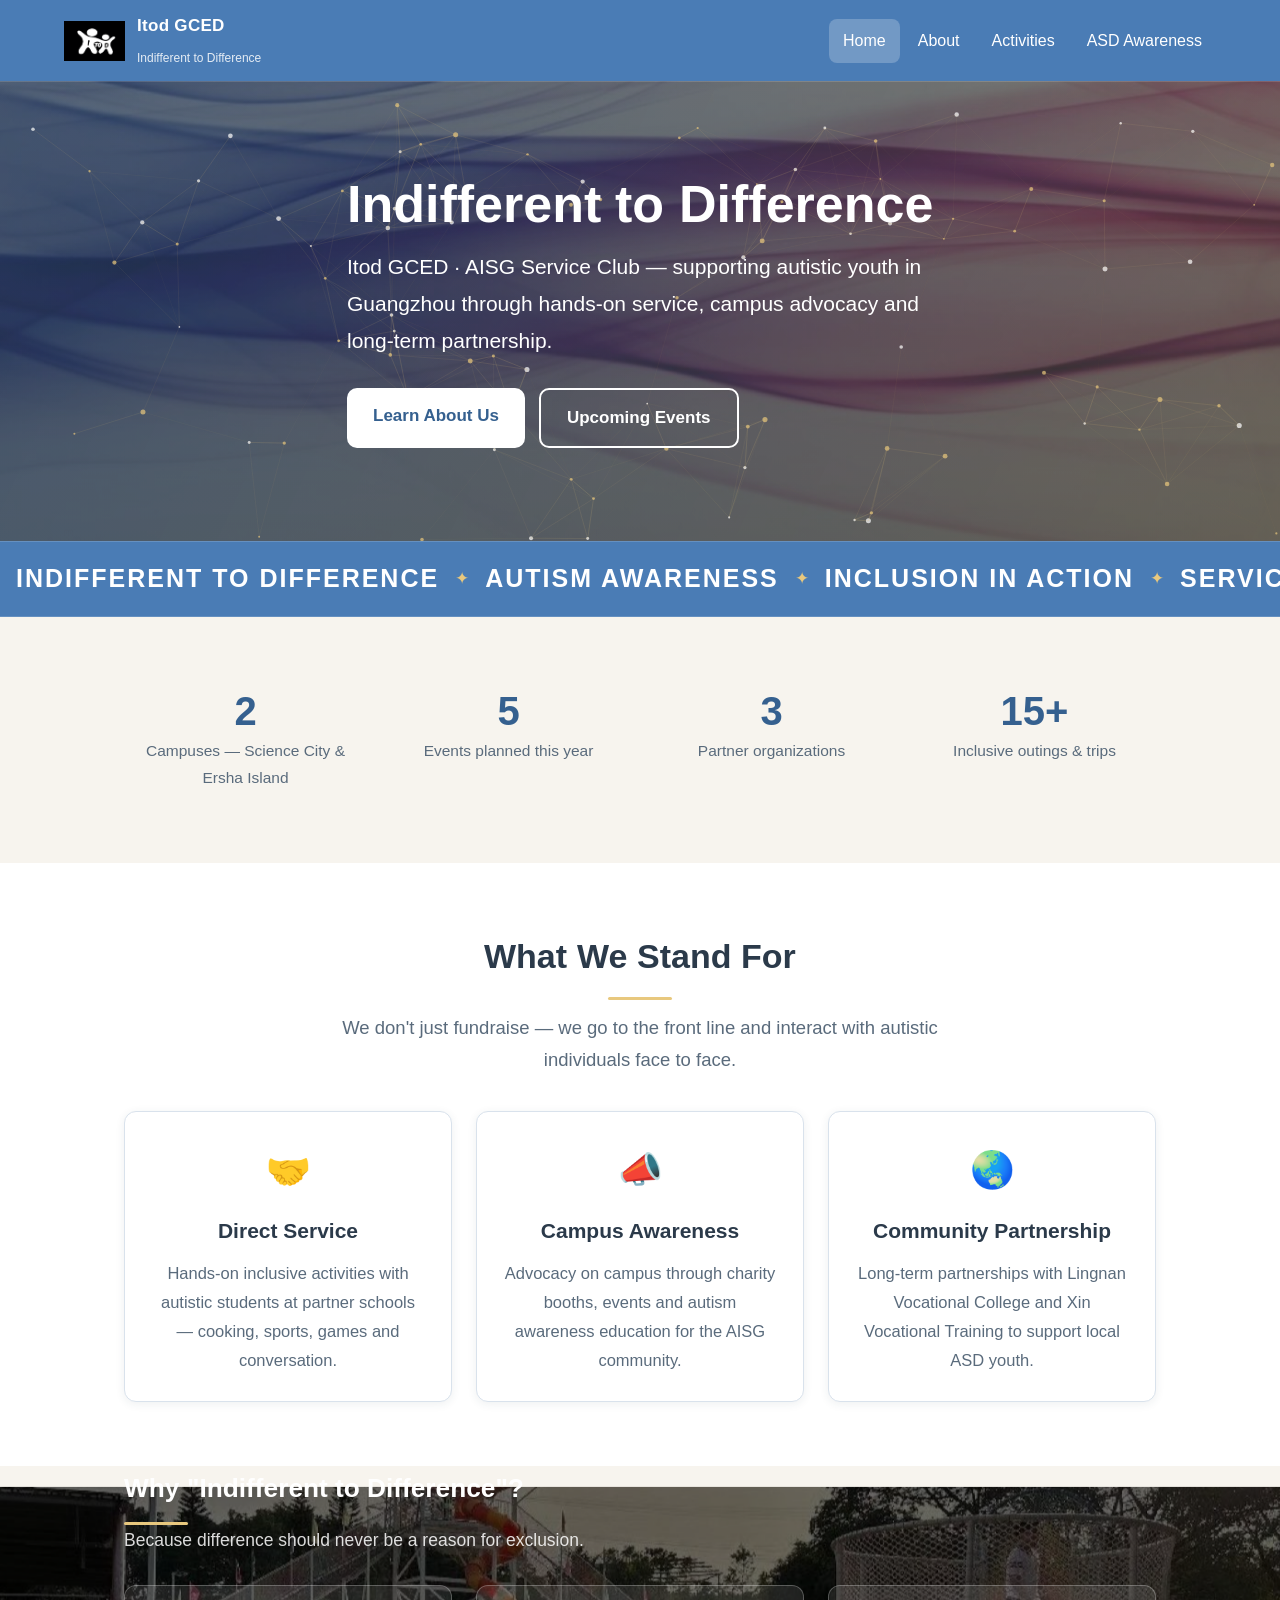
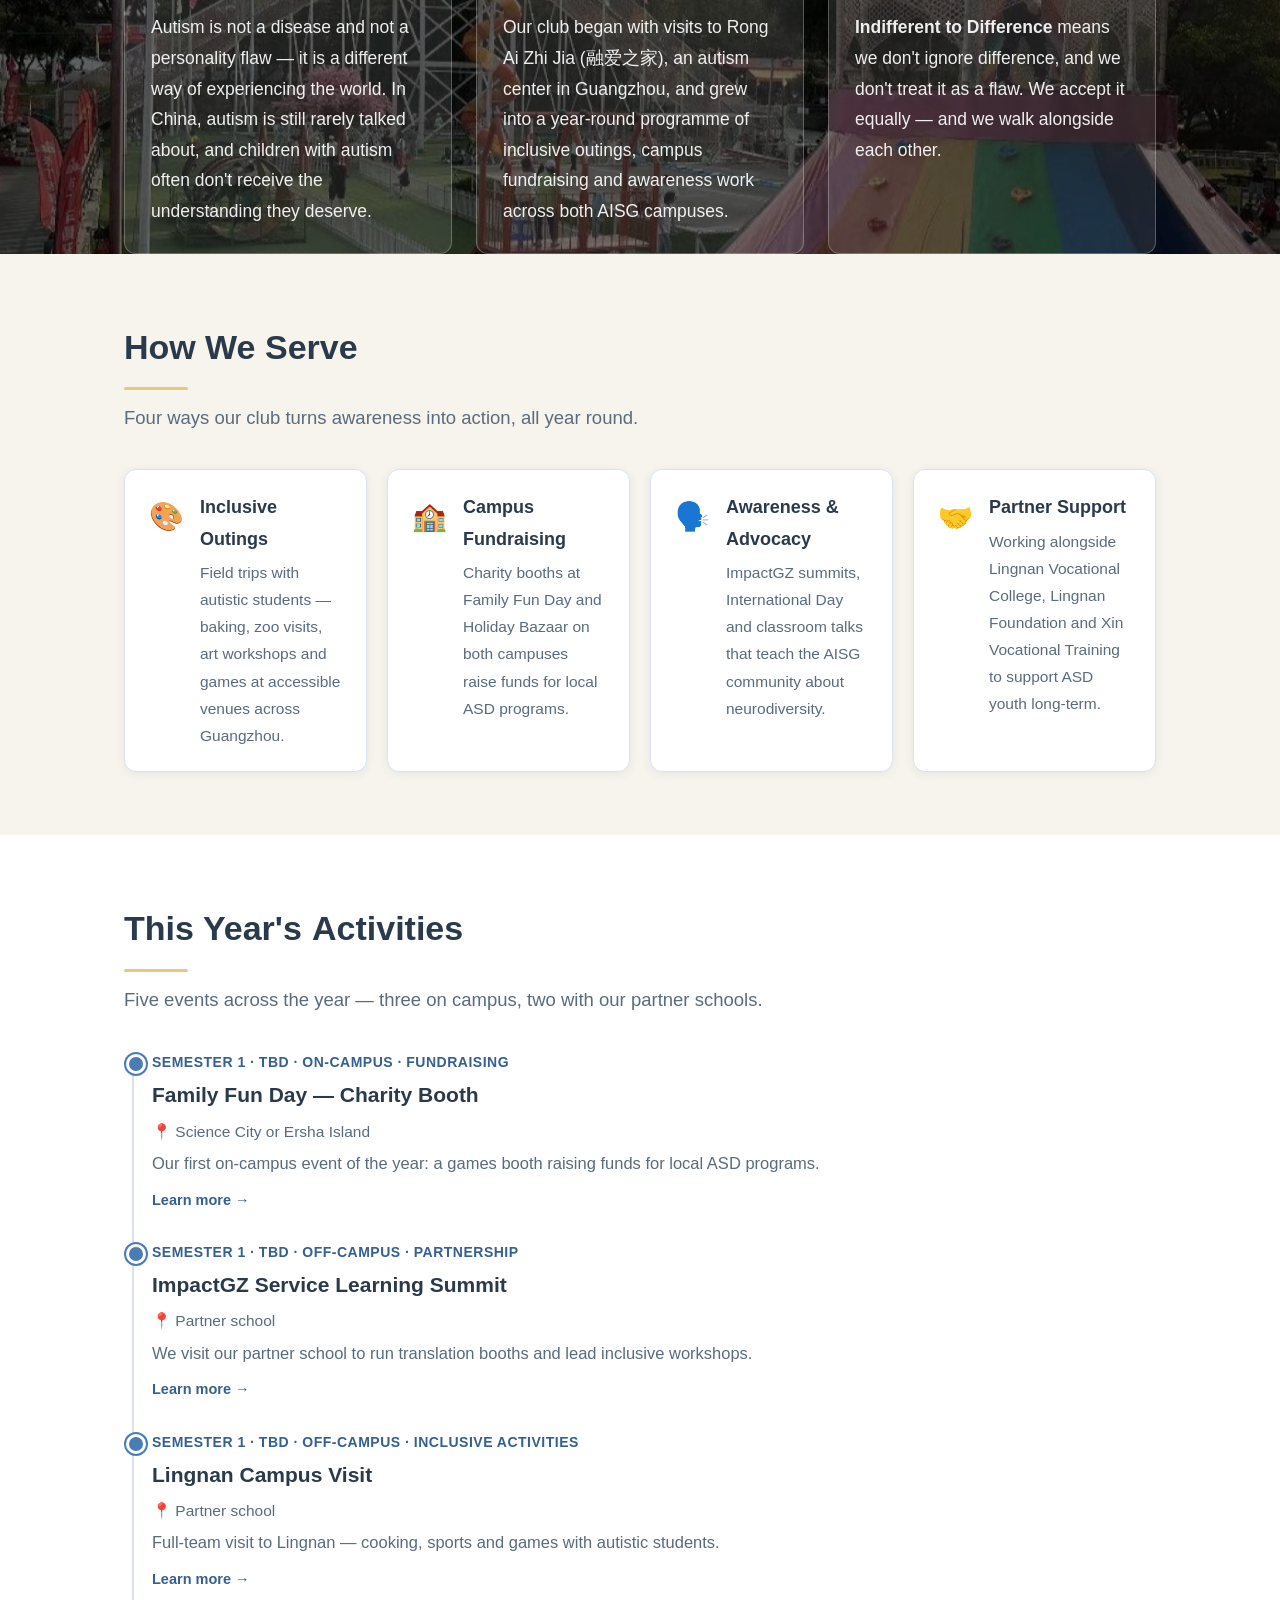
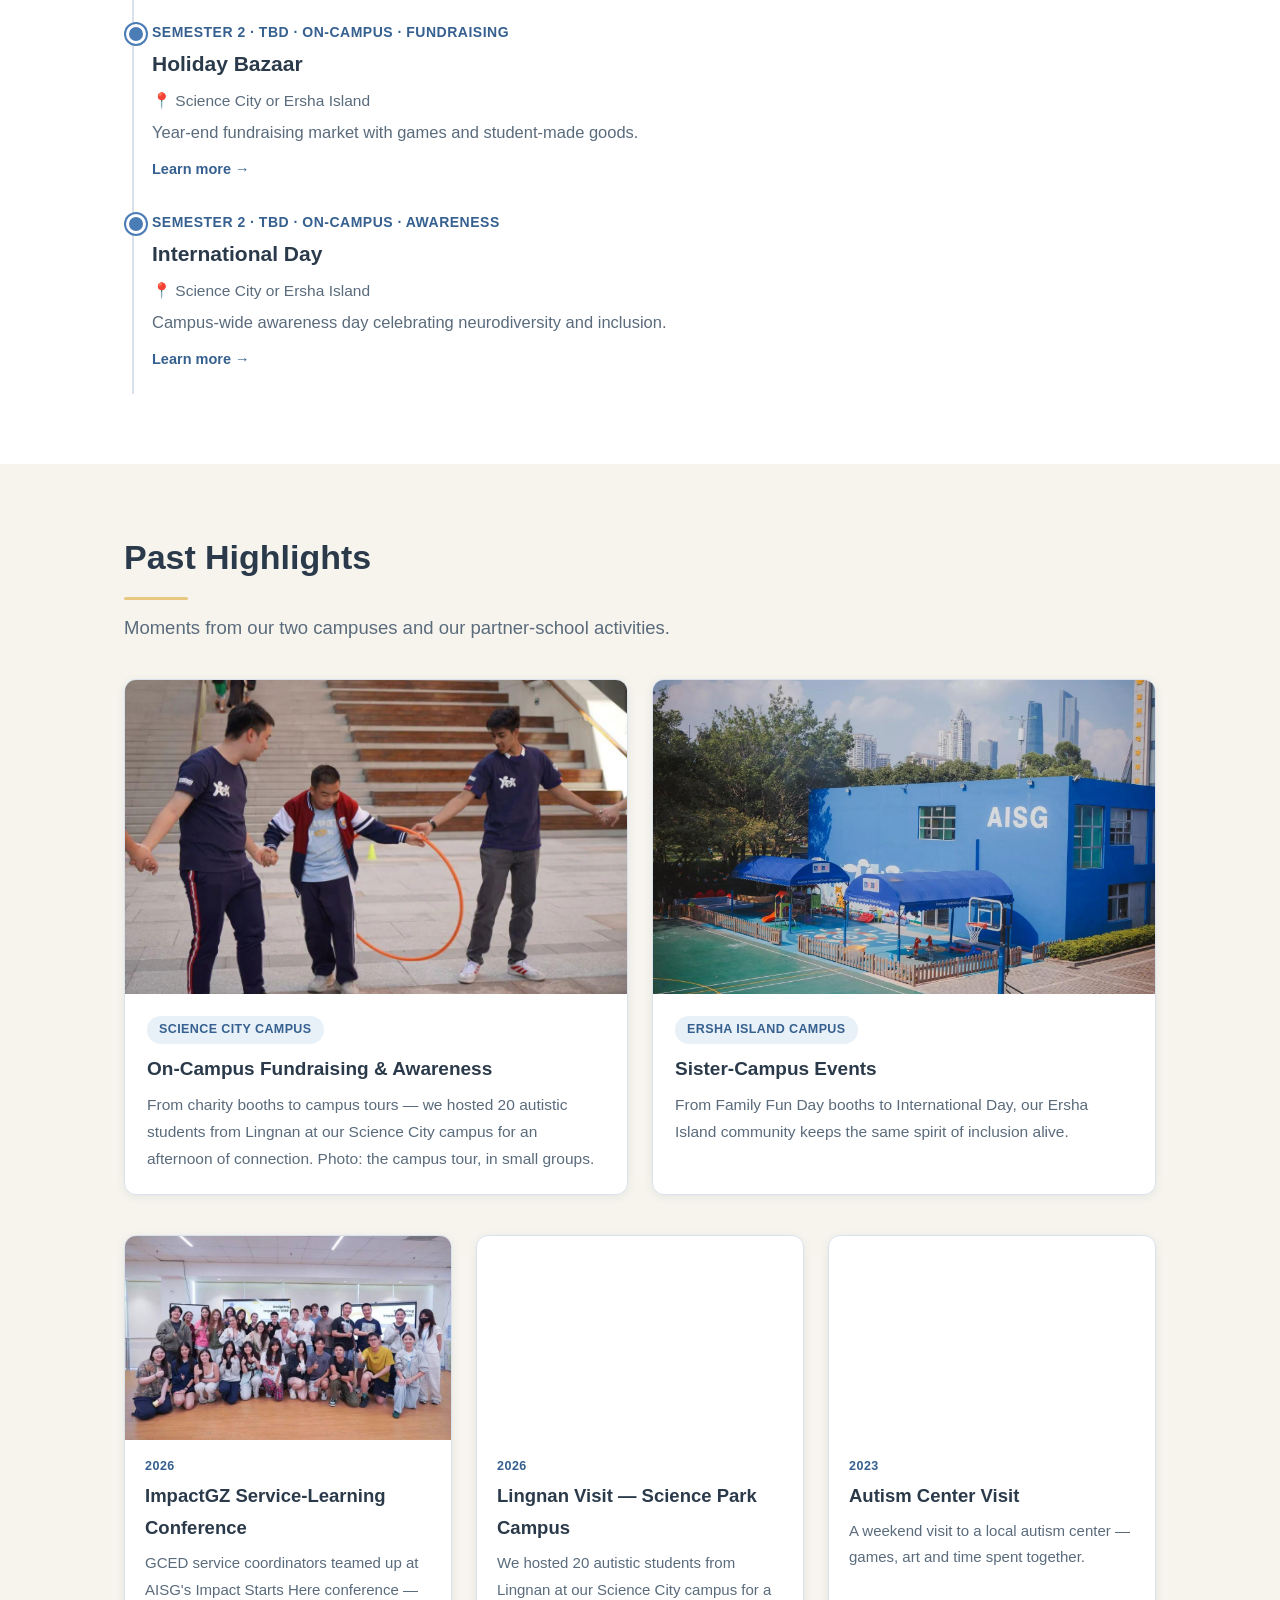
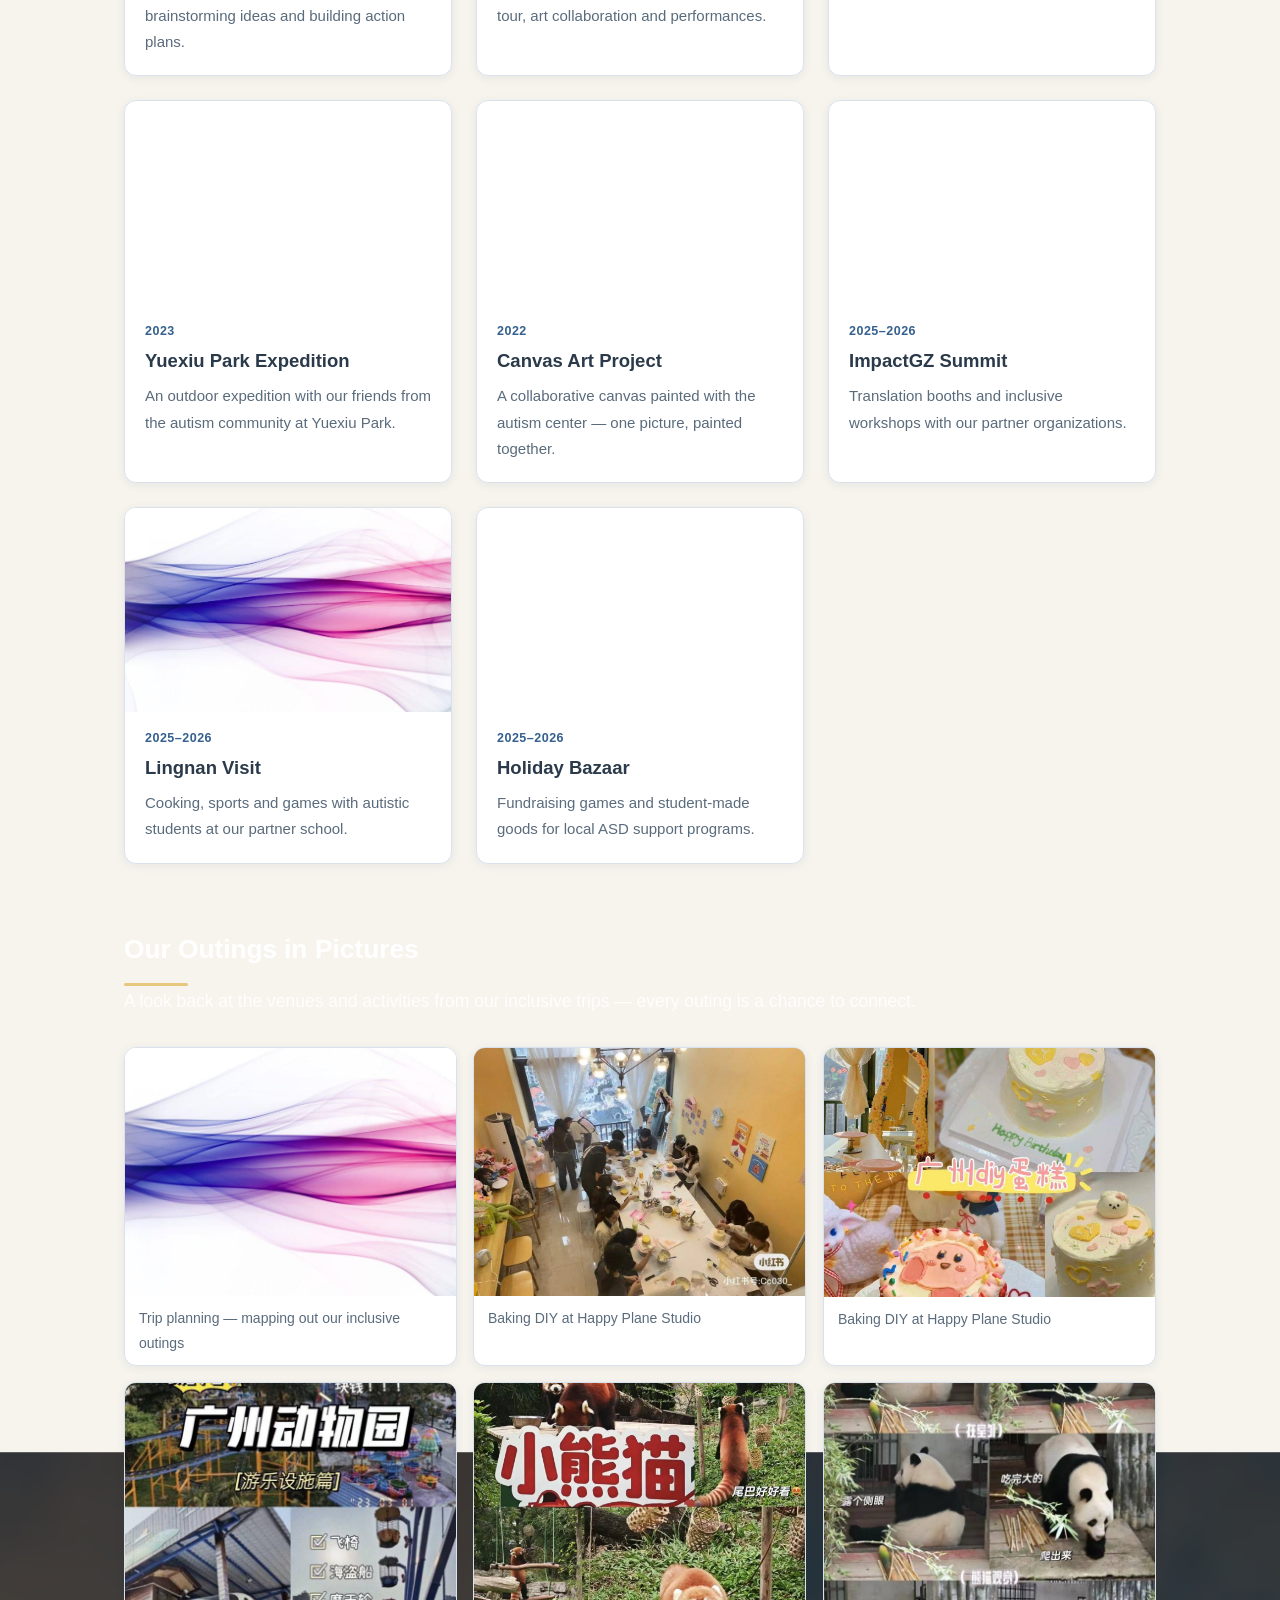
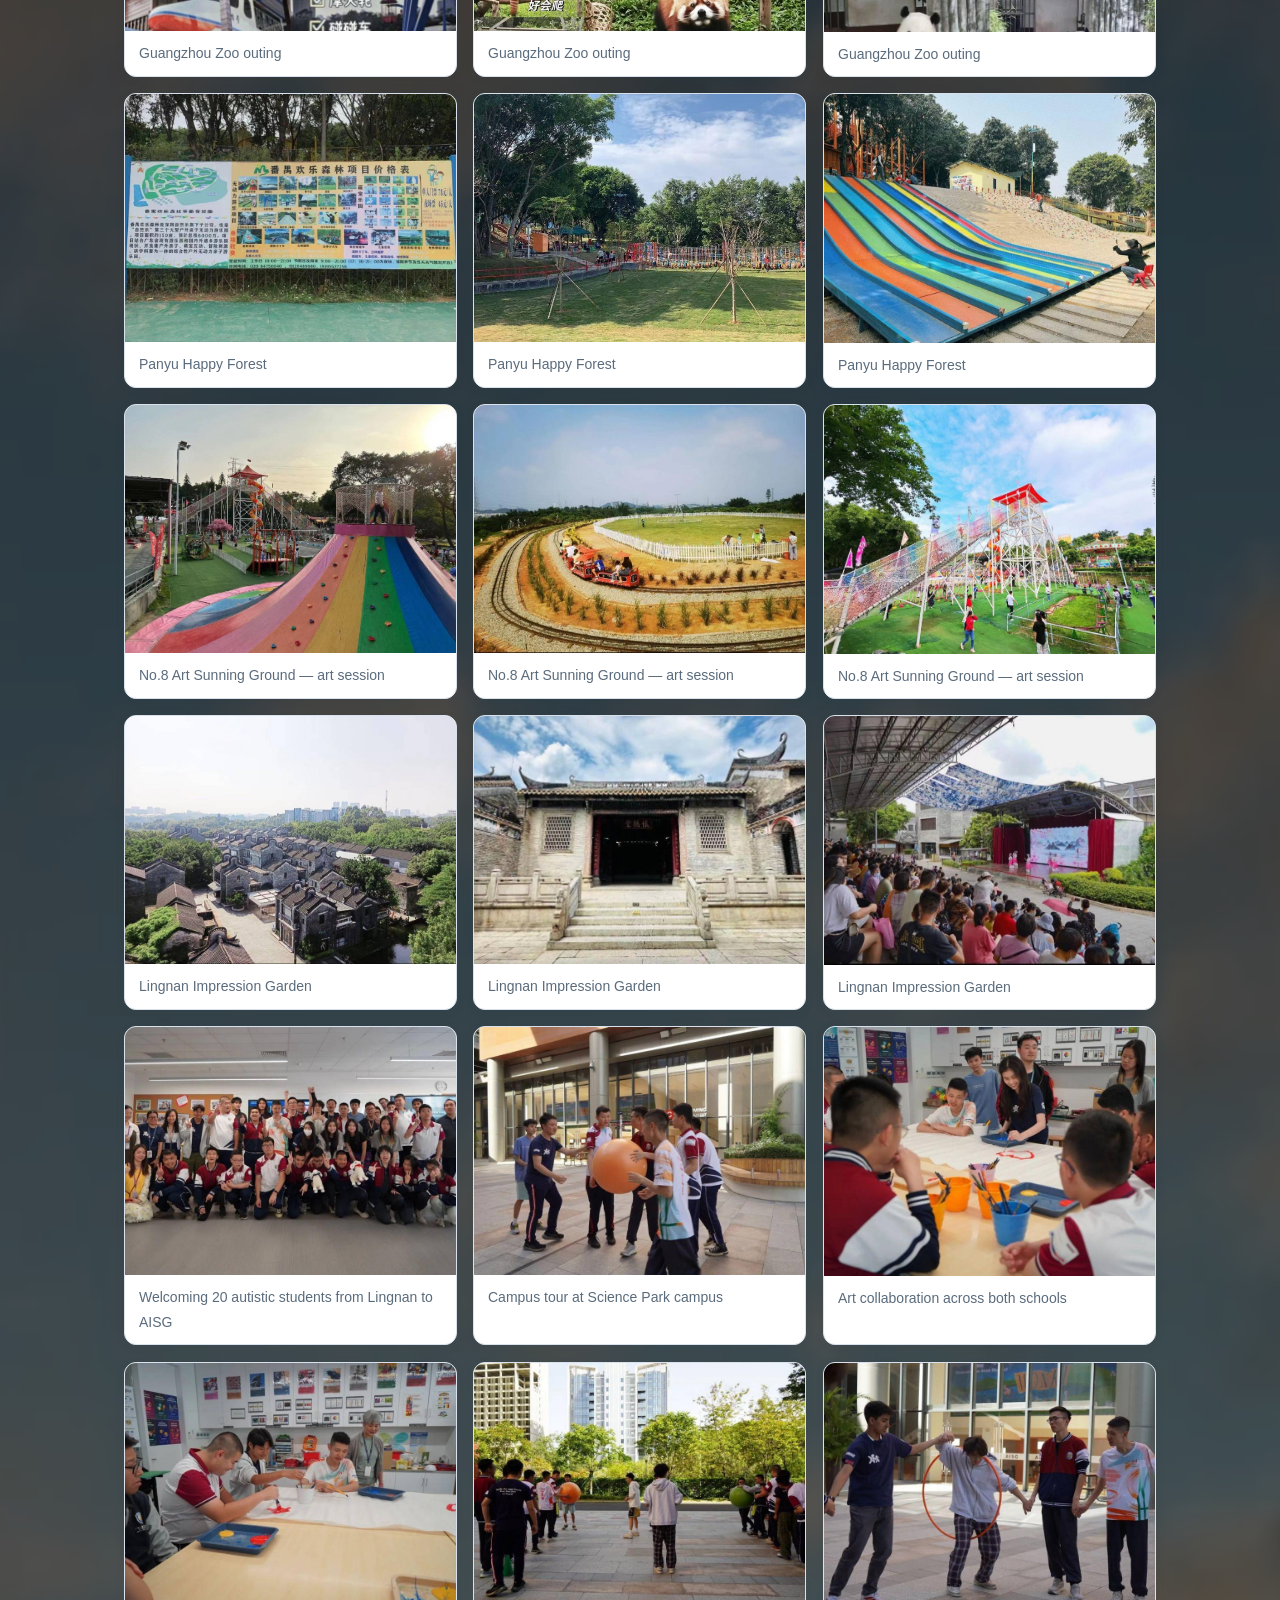
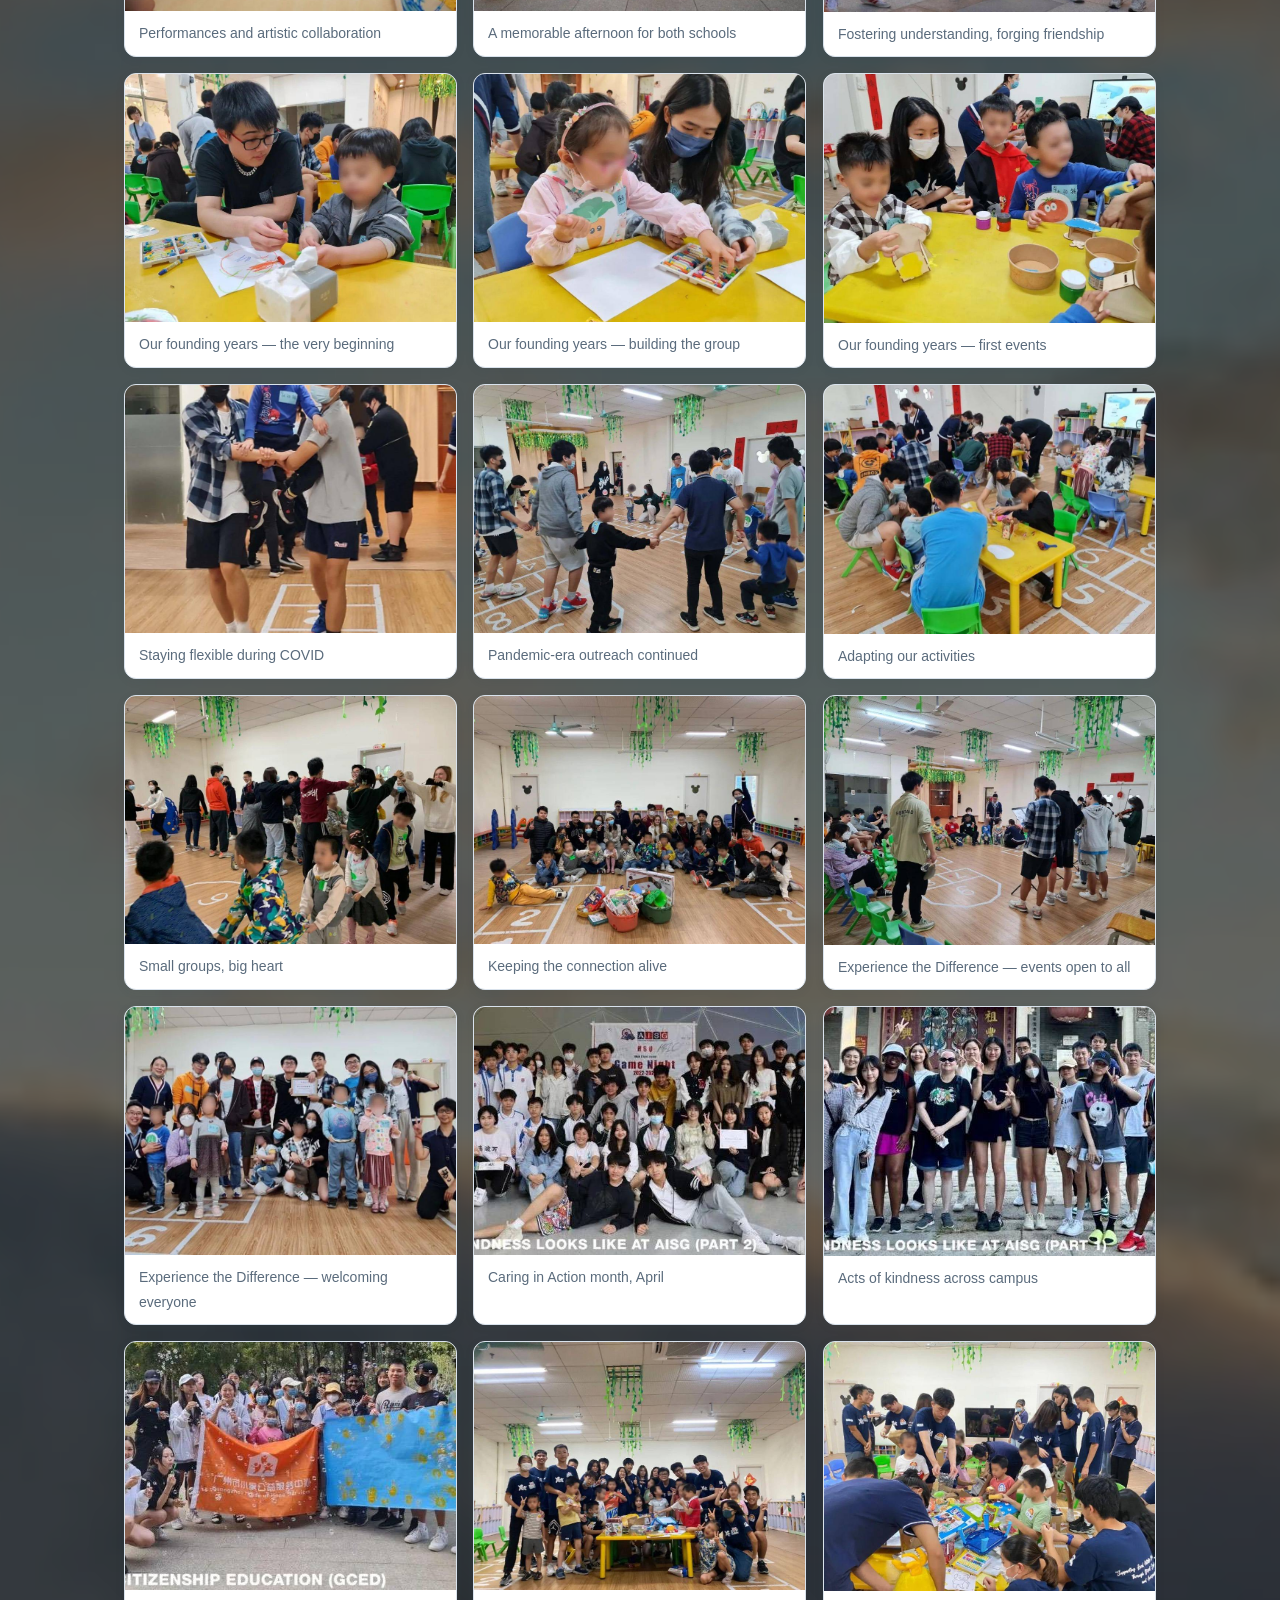
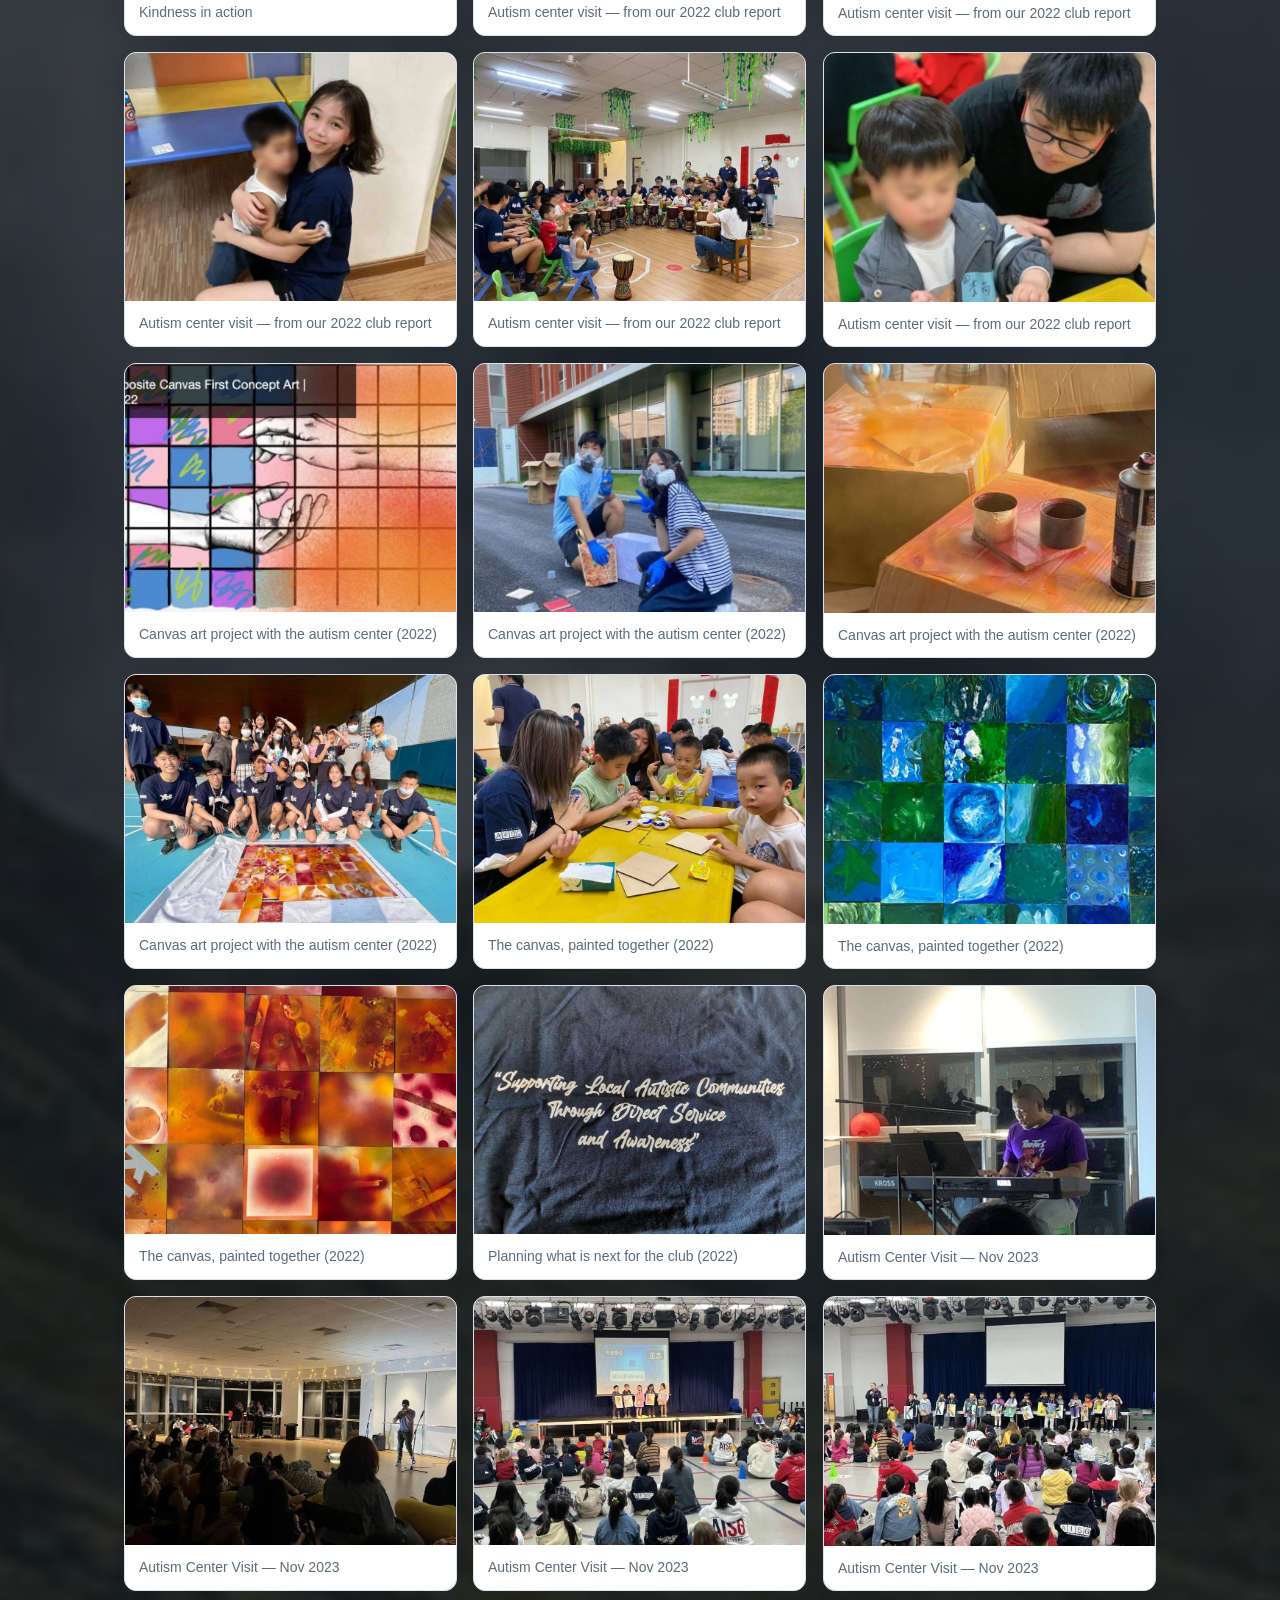
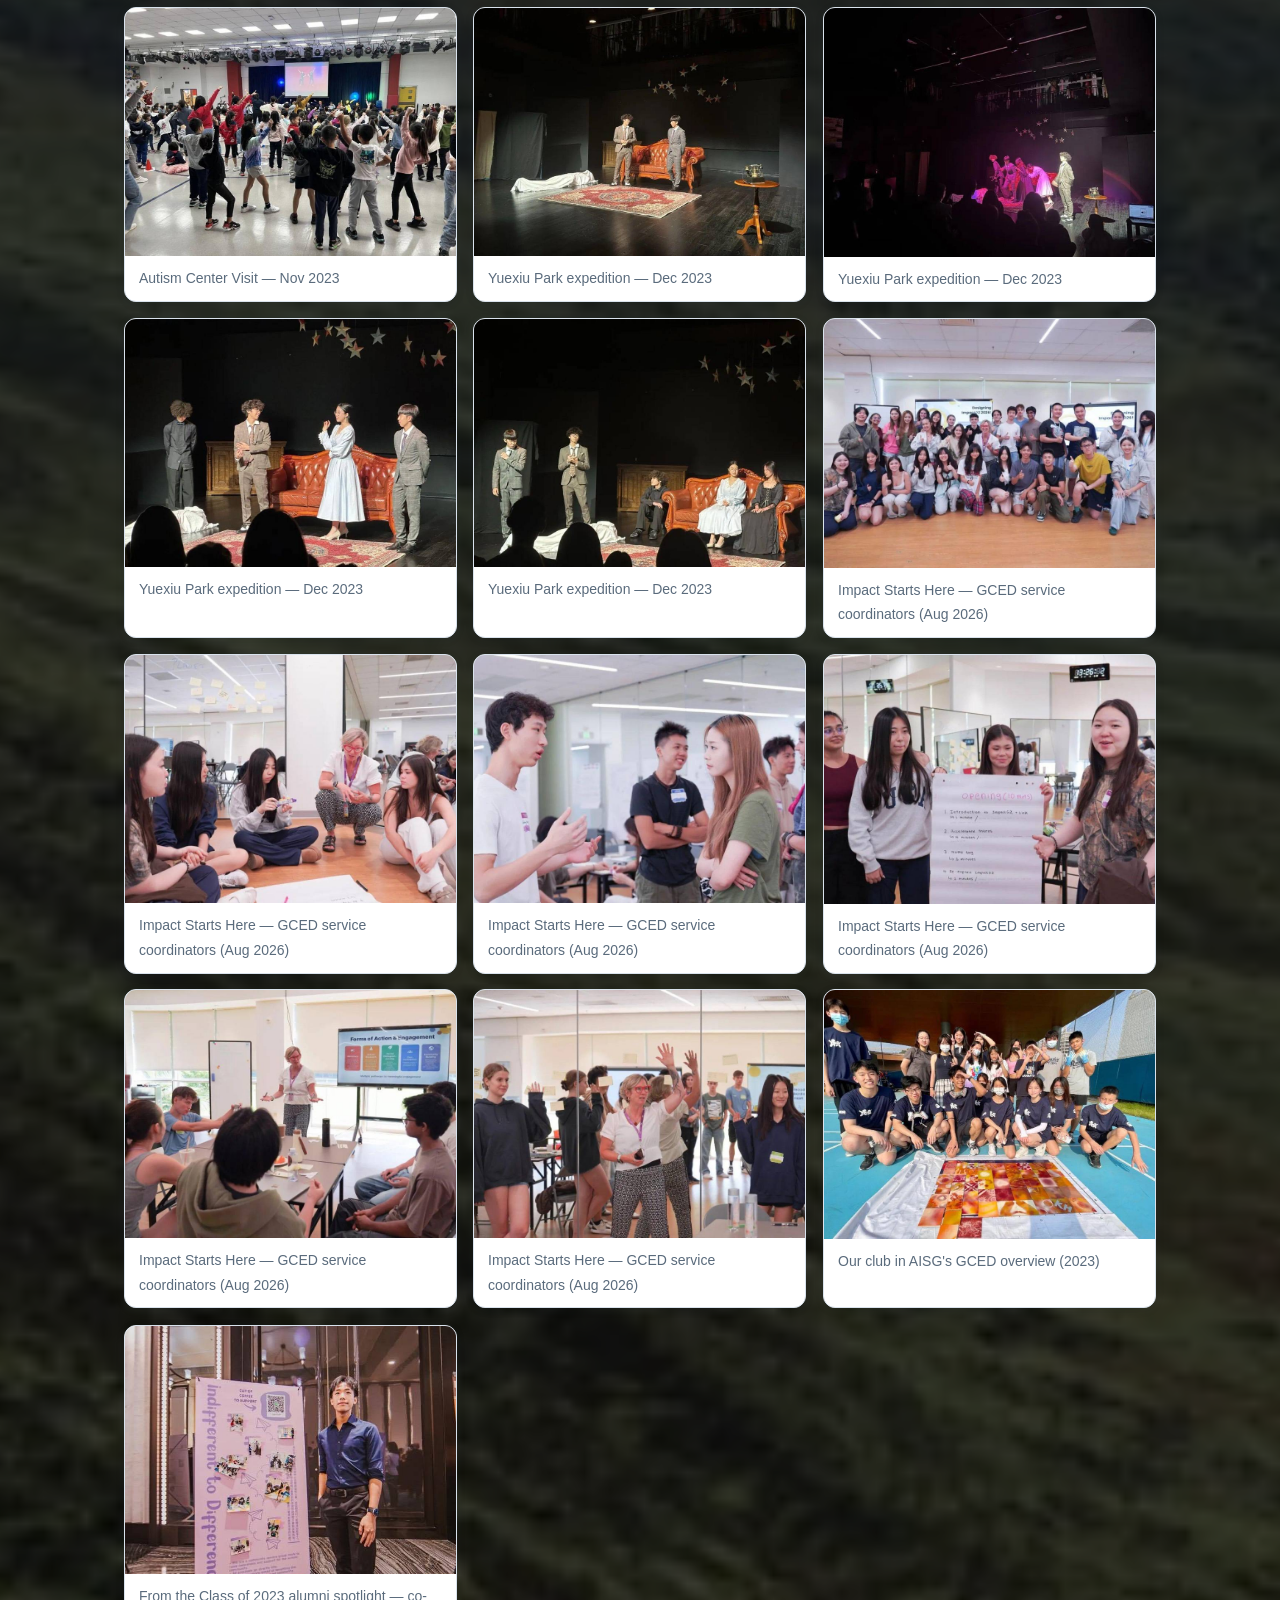
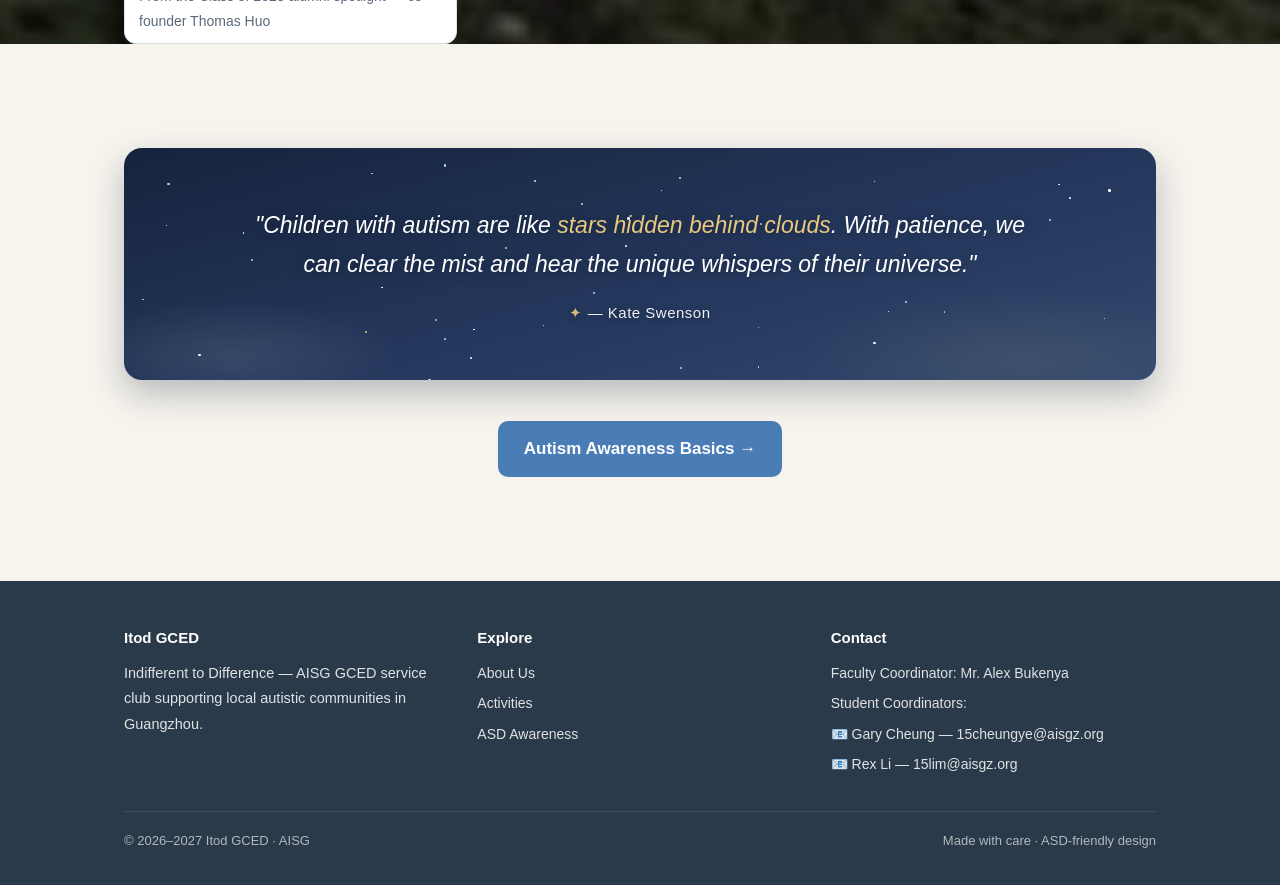
==== commit e5b3af4a: "activity detail pages: clickable event cards (home timeline + activities page) -> activity.html?id=;" ====
--- a/index.html
+++ b/index.html
@@ -267,10 +267,13 @@
           data.events.forEach(function (ev) {
             var li = document.createElement('li');
             li.innerHTML =
-              '<div class="event-date">' + ev.date + ' · ' + ev.type + '</div>' +
-              '<div class="event-name">' + ev.name + '</div>' +
-              '<div class="event-meta">📍 ' + ev.campus + '</div>' +
-              '<div class="event-desc">' + ev.desc + '</div>';
+              '<a class="event-link" href="activity.html?id=' + encodeURIComponent(ev.id) + '">' +
+                '<div class="event-date">' + ev.date + ' · ' + ev.type + '</div>' +
+                '<div class="event-name">' + ev.name + '</div>' +
+                '<div class="event-meta">📍 ' + ev.campus + '</div>' +
+                '<div class="event-desc">' + ev.desc + '</div>' +
+                '<span class="learn-more">Learn more →</span>' +
+              '</a>';
             list.appendChild(li);
           });
         }
@@ -294,15 +297,15 @@
         var list = document.getElementById('event-timeline');
         if (!list) return;
         var fallback = [
-          ['Family Fun Day — Charity Booth', 'Our first on-campus fundraising event of the year.'],
-          ['ImpactGZ Service Learning Summit', 'Visit partner school for booths and workshops.'],
-          ['Lingnan Campus Visit', 'Inclusive activities with autistic students.'],
-          ['Holiday Bazaar', 'Year-end fundraising market.'],
-          ['International Day', 'Campus awareness day for neurodiversity.']
+          ['family-fun-day', 'Family Fun Day — Charity Booth', 'Our first on-campus fundraising event of the year.'],
+          ['impactgz-summit', 'ImpactGZ Service Learning Summit', 'Visit partner school for booths and workshops.'],
+          ['lingnan-visit', 'Lingnan Campus Visit', 'Inclusive activities with autistic students.'],
+          ['holiday-bazaar', 'Holiday Bazaar', 'Year-end fundraising market.'],
+          ['international-day', 'International Day', 'Campus awareness day for neurodiversity.']
         ];
         fallback.forEach(function (ev) {
           var li = document.createElement('li');
-          li.innerHTML = '<div class="event-name">' + ev[0] + '</div><div class="event-desc">' + ev[1] + '</div>';
+          li.innerHTML = '<a class="event-link" href="activity.html?id=' + ev[0] + '"><div class="event-name">' + ev[1] + '</div><div class="event-desc">' + ev[2] + '</div><span class="learn-more">Learn more →</span></a>';
           list.appendChild(li);
         });
       });
--- a/css/style.css
+++ b/css/style.css
@@ -822,3 +822,92 @@
 @media (prefers-reduced-motion: reduce) {
   .cursor-glow { display: none; }
 }
+
+/* ============================================
+   Activity detail page (activity.html)
+   ============================================ */
+.hero-tag {
+  display: inline-block;
+  margin-bottom: 10px;
+  font-size: 14px;
+  font-weight: 700;
+  letter-spacing: 1px;
+  text-transform: uppercase;
+  color: var(--gold);
+}
+.activity-layout {
+  display: grid;
+  grid-template-columns: 1fr 300px;
+  gap: 36px;
+  align-items: start;
+}
+.activity-main .lead {
+  font-size: 19.5px;
+  color: var(--ink);
+  font-weight: 500;
+  margin-bottom: 18px;
+}
+.activity-main h2 { margin: 30px 0 10px; font-size: 24px; }
+.activity-main p { margin-bottom: 14px; color: var(--ink-soft); }
+.activity-side { position: sticky; top: 100px; }
+.activity-fact h3 { font-size: 18px; margin-bottom: 6px; }
+.activity-fact > div {
+  font-size: 13px;
+  font-weight: 700;
+  text-transform: uppercase;
+  letter-spacing: 0.5px;
+  color: var(--ink-soft);
+  margin-top: 16px;
+}
+.activity-fact strong {
+  display: block;
+  margin-top: 2px;
+  font-size: 16px;
+  color: var(--ink);
+  font-weight: 600;
+}
+.loading-note { color: var(--ink-soft); }
+.activity-body { animation: act-fade 0.55s ease both; }
+@keyframes act-fade {
+  from { opacity: 0; transform: translateY(14px); }
+  to   { opacity: 1; transform: none; }
+}
+@media (max-width: 860px) {
+  .activity-layout { grid-template-columns: 1fr; }
+  .activity-side { position: static; }
+}
+
+/* clickable activity cards / timeline items */
+.event-link {
+  display: block;
+  text-decoration: none;
+  color: inherit;
+  border-radius: 10px;
+  padding: 4px 6px 4px 2px;
+  margin: -4px 0 -4px -2px;
+  transition: background 0.25s ease, transform 0.25s ease;
+}
+.event-link:hover { background: rgba(74, 124, 181, 0.08); }
+.event-card-link {
+  display: block;
+  text-decoration: none;
+  color: inherit;
+  cursor: pointer;
+}
+.learn-more {
+  display: inline-block;
+  margin-top: 10px;
+  font-size: 14.5px;
+  font-weight: 700;
+  color: var(--blue-dark);
+  transition: transform 0.2s ease;
+}
+.event-link:hover .learn-more,
+.event-card-link:hover .learn-more {
+  transform: translateX(4px);
+}
+.event-card-link .learn-more { color: var(--blue); }
+@media (prefers-reduced-motion: reduce) {
+  .activity-body { animation: none; }
+  .event-link, .learn-more { transition: none; }
+}
